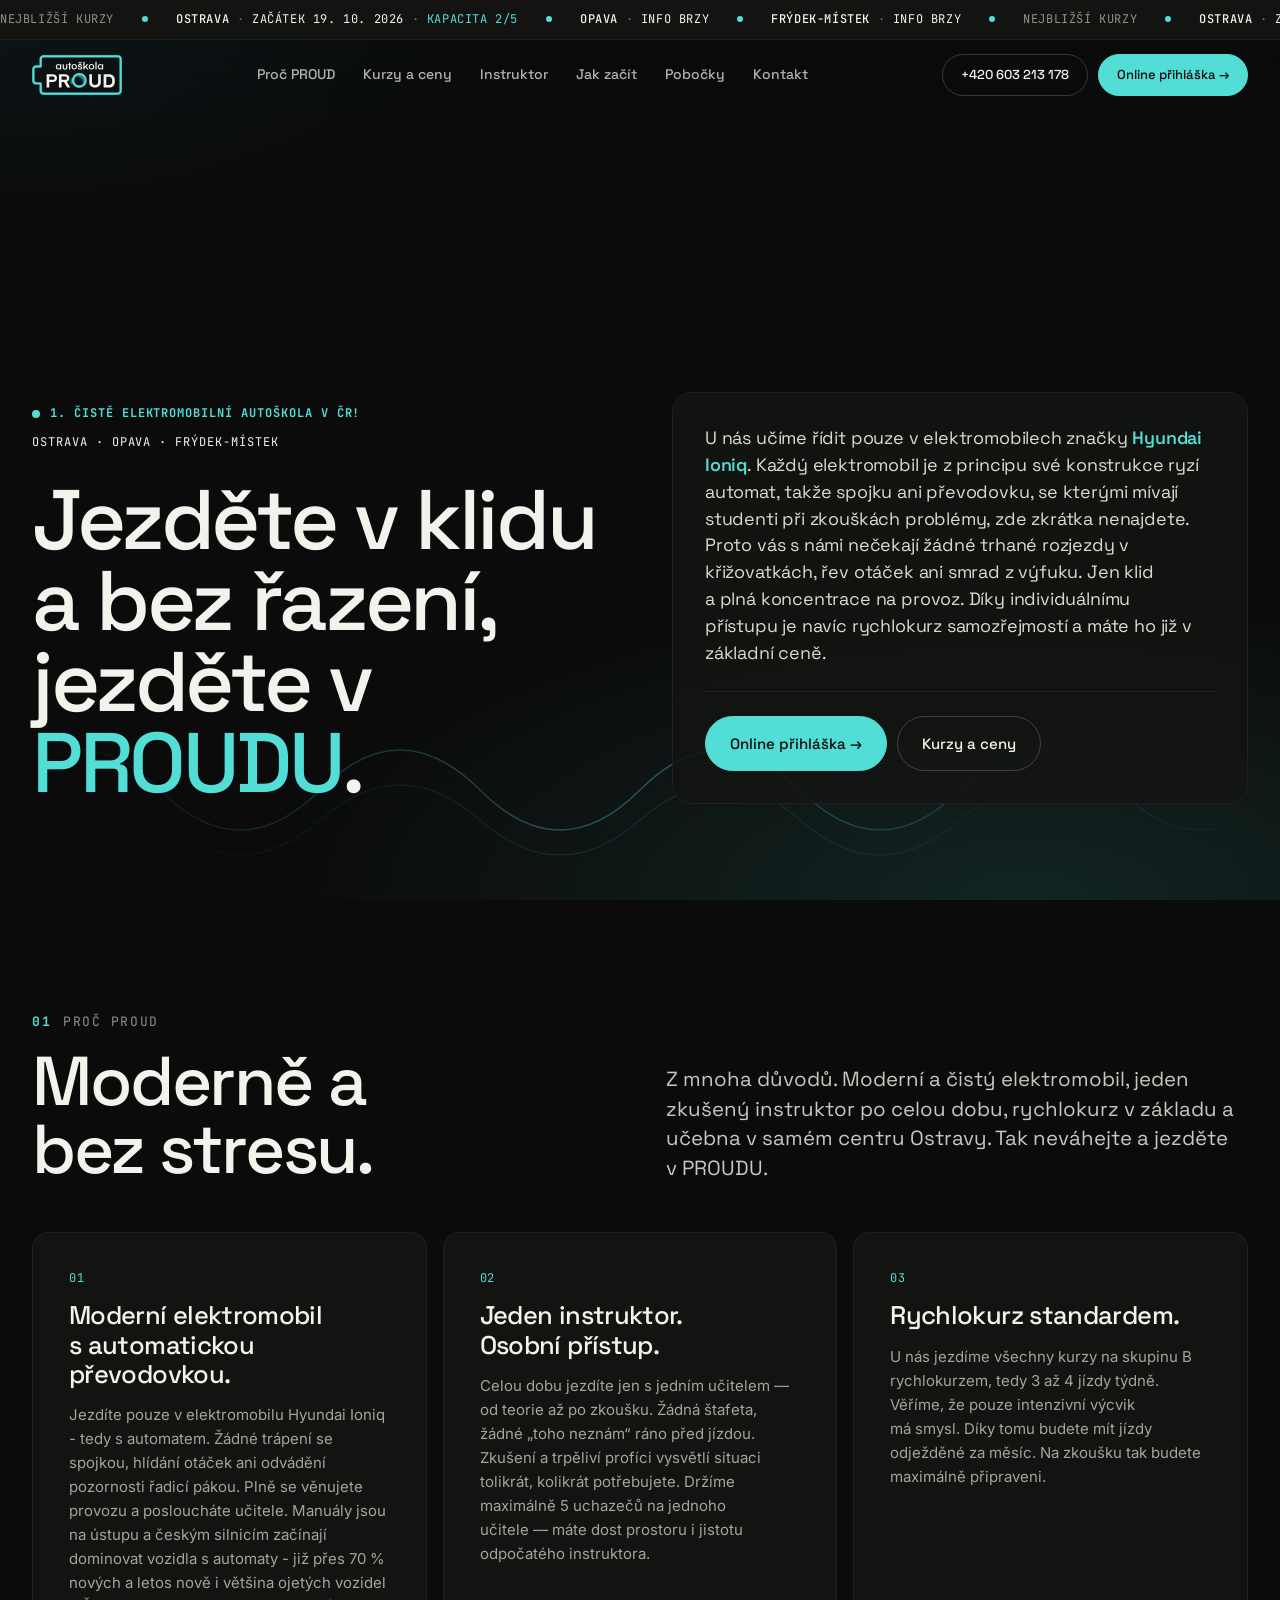
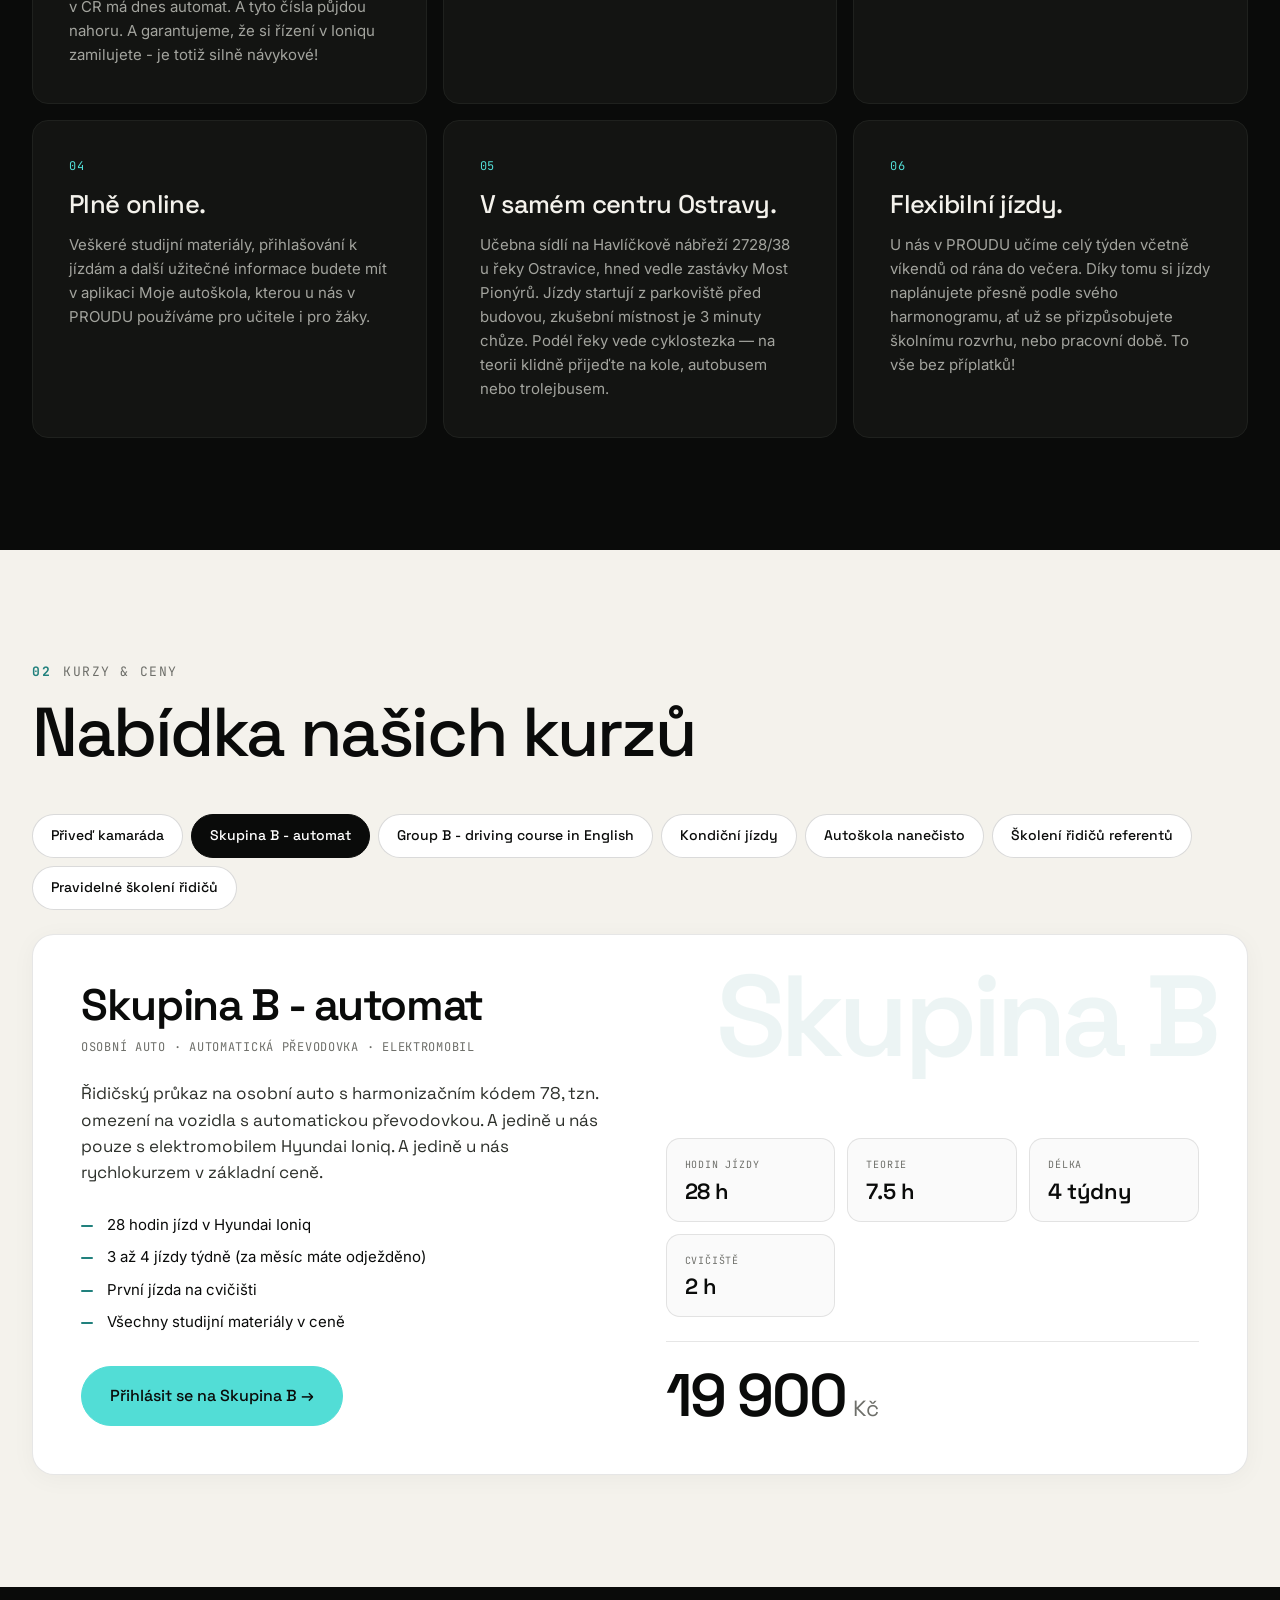
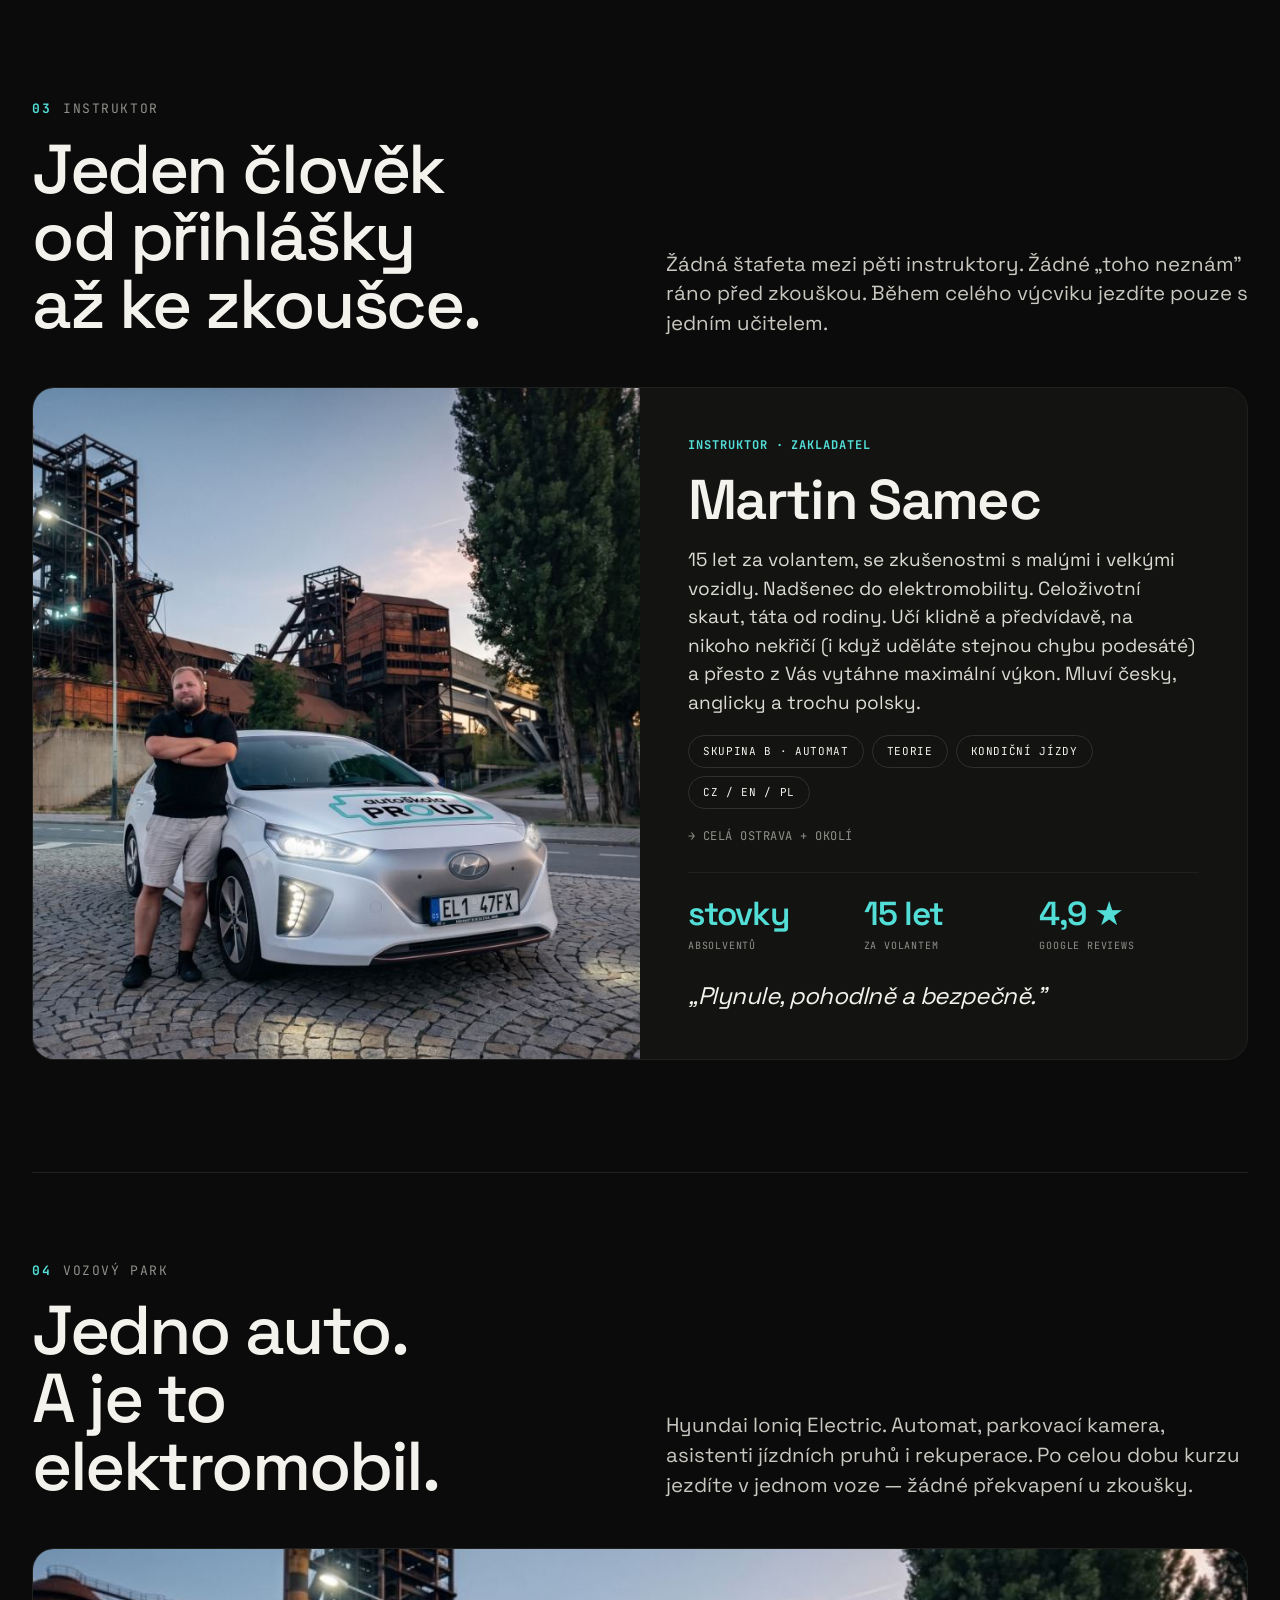
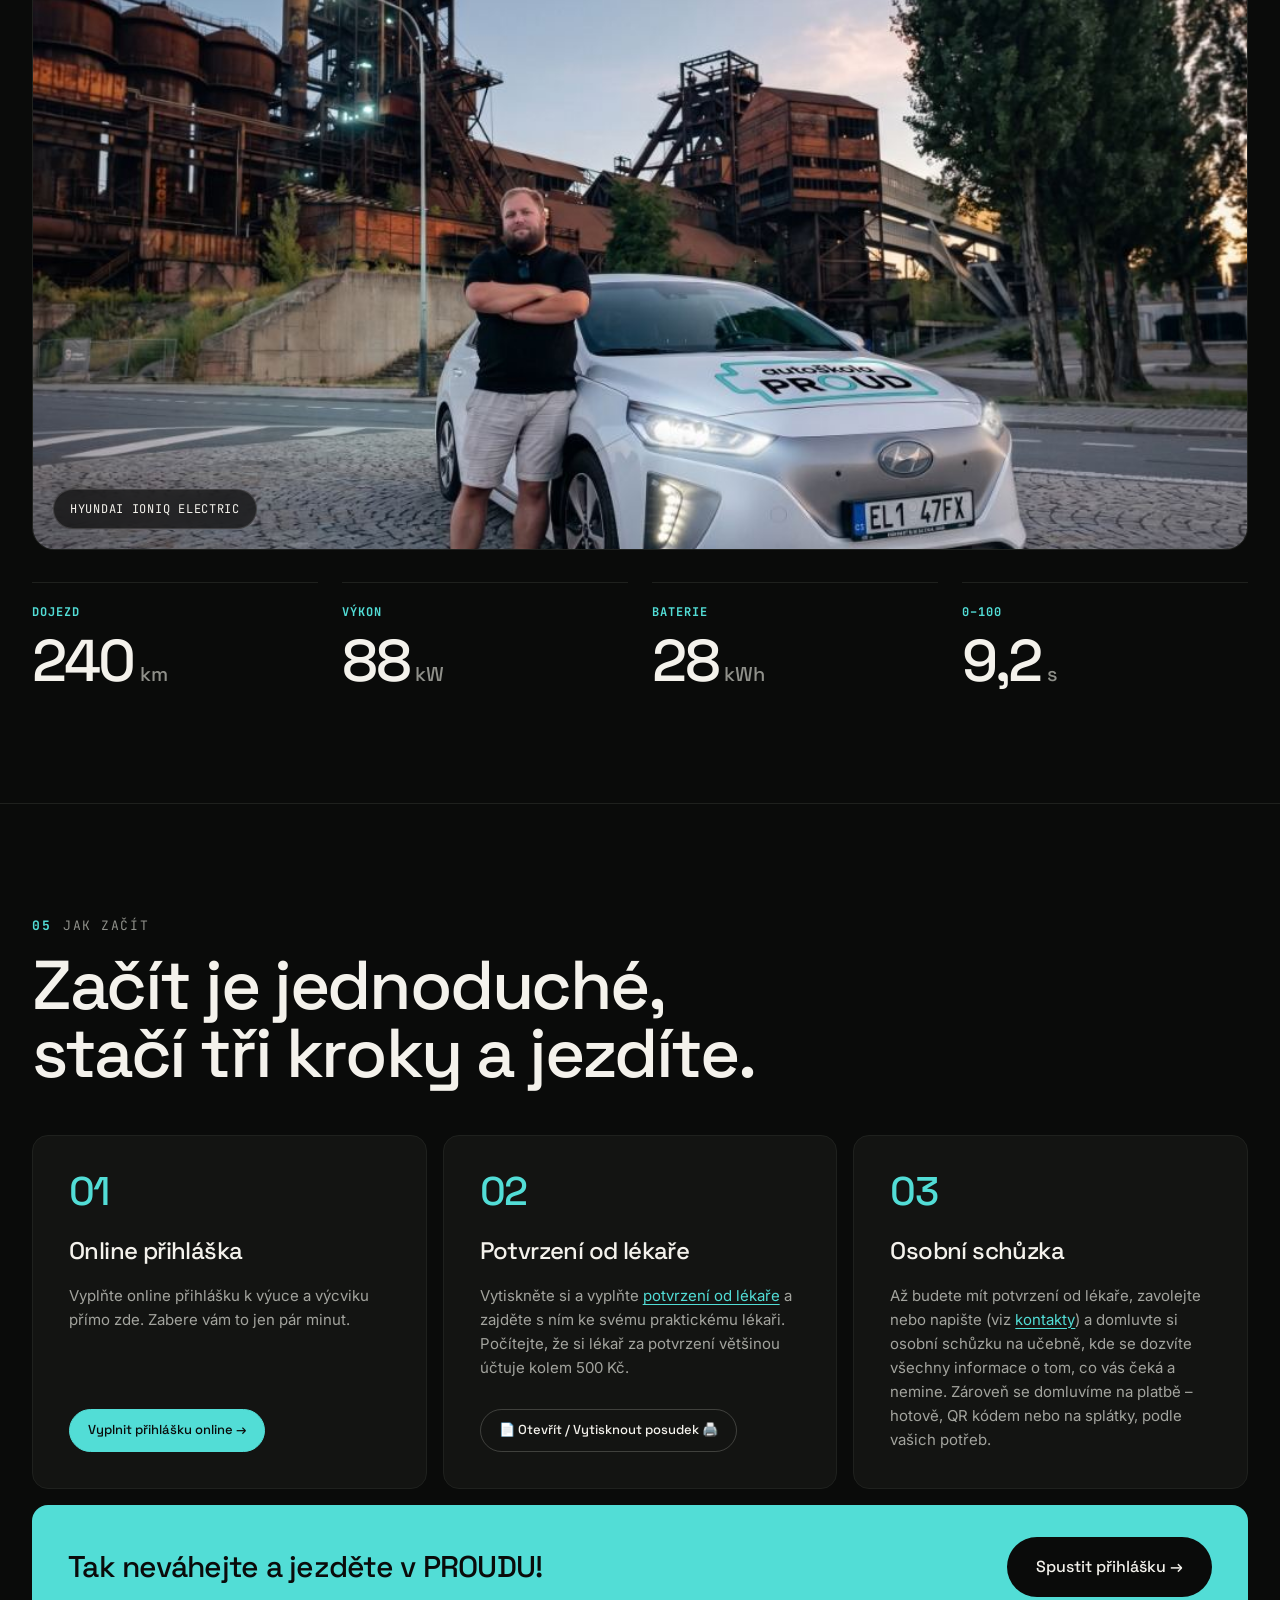
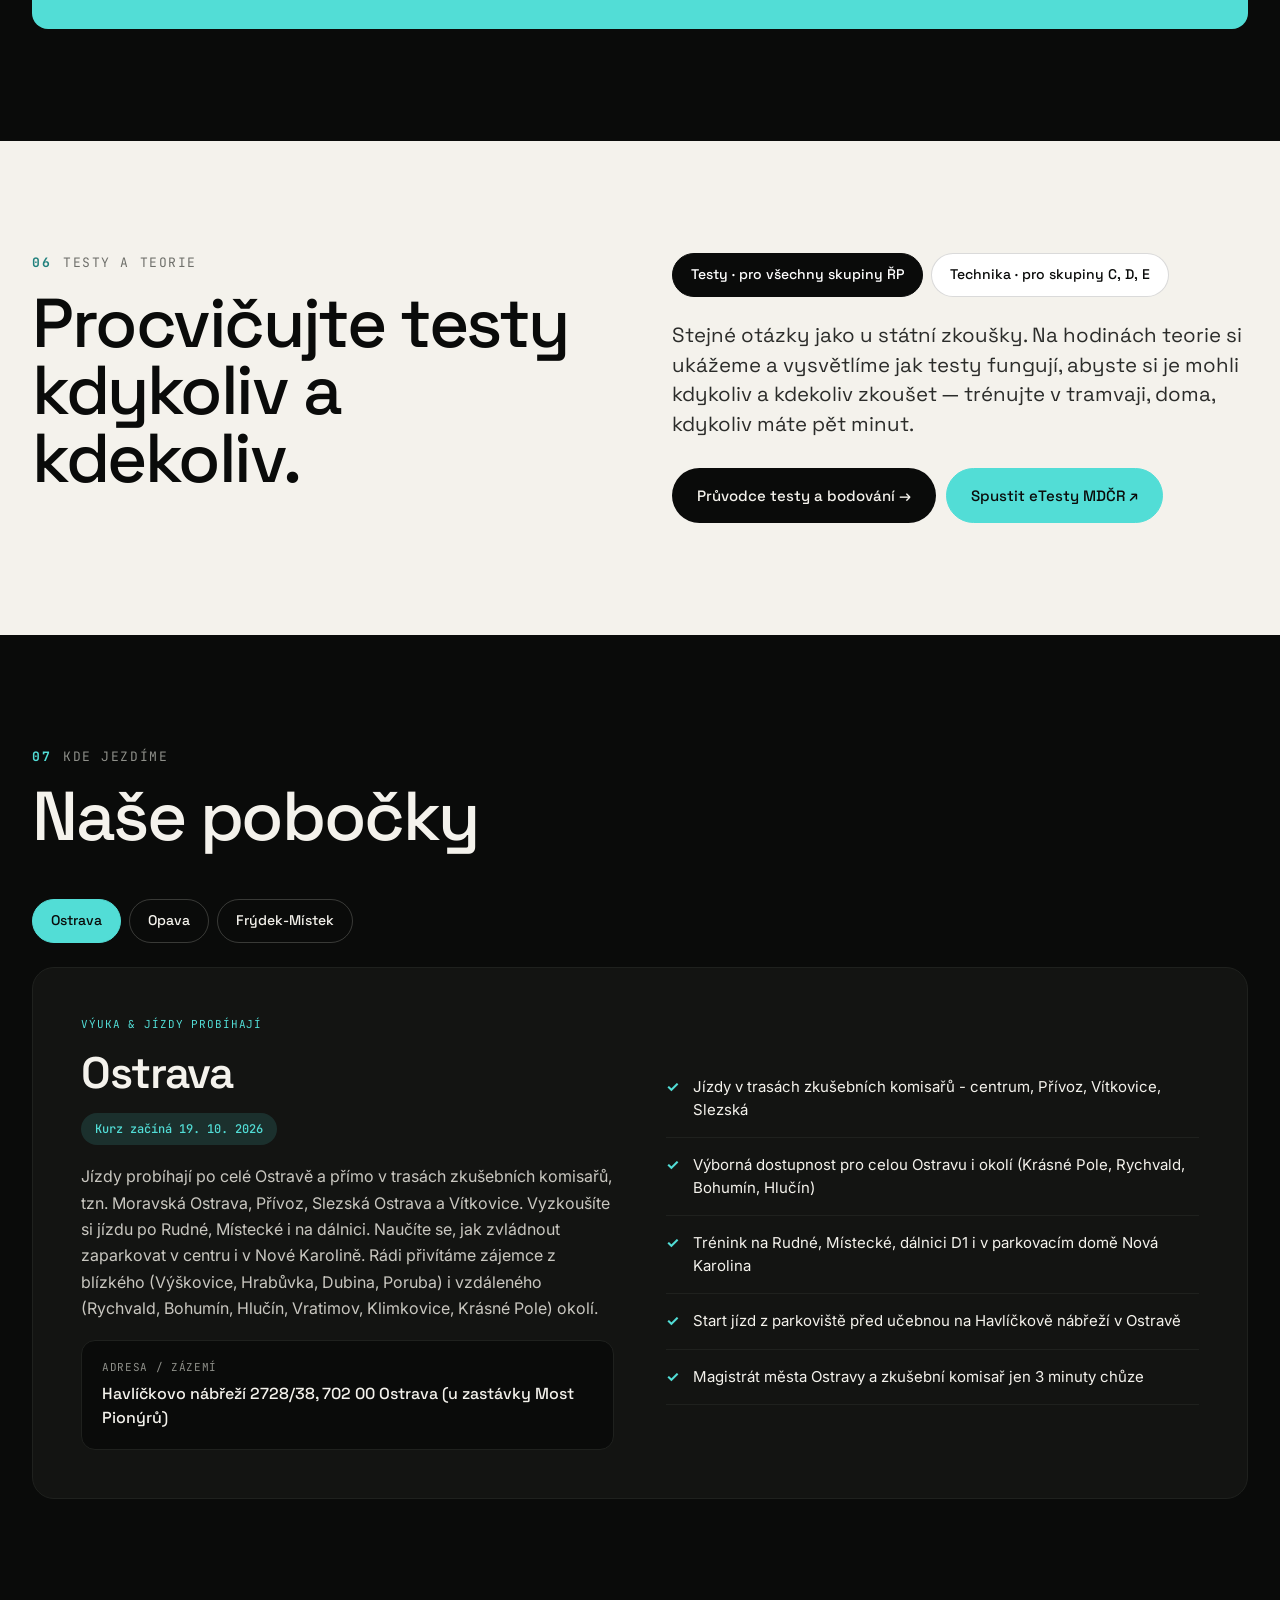
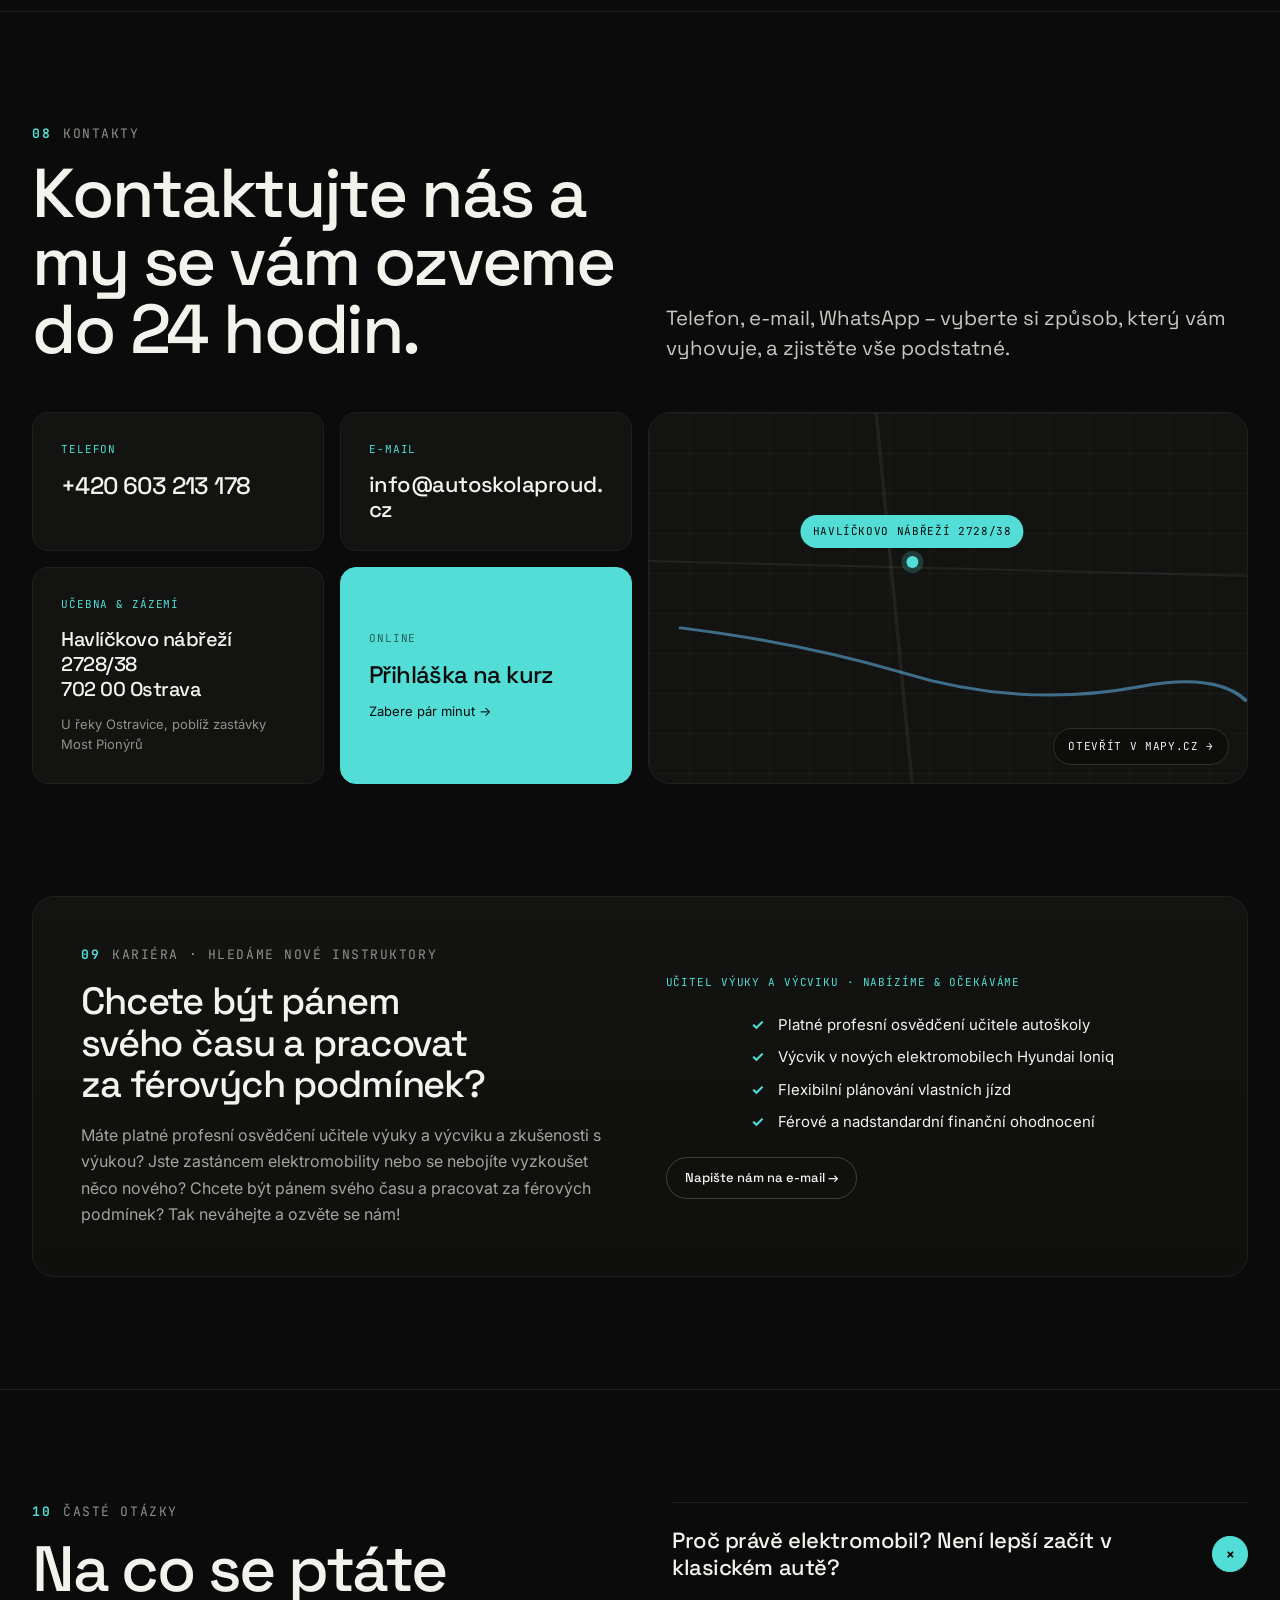
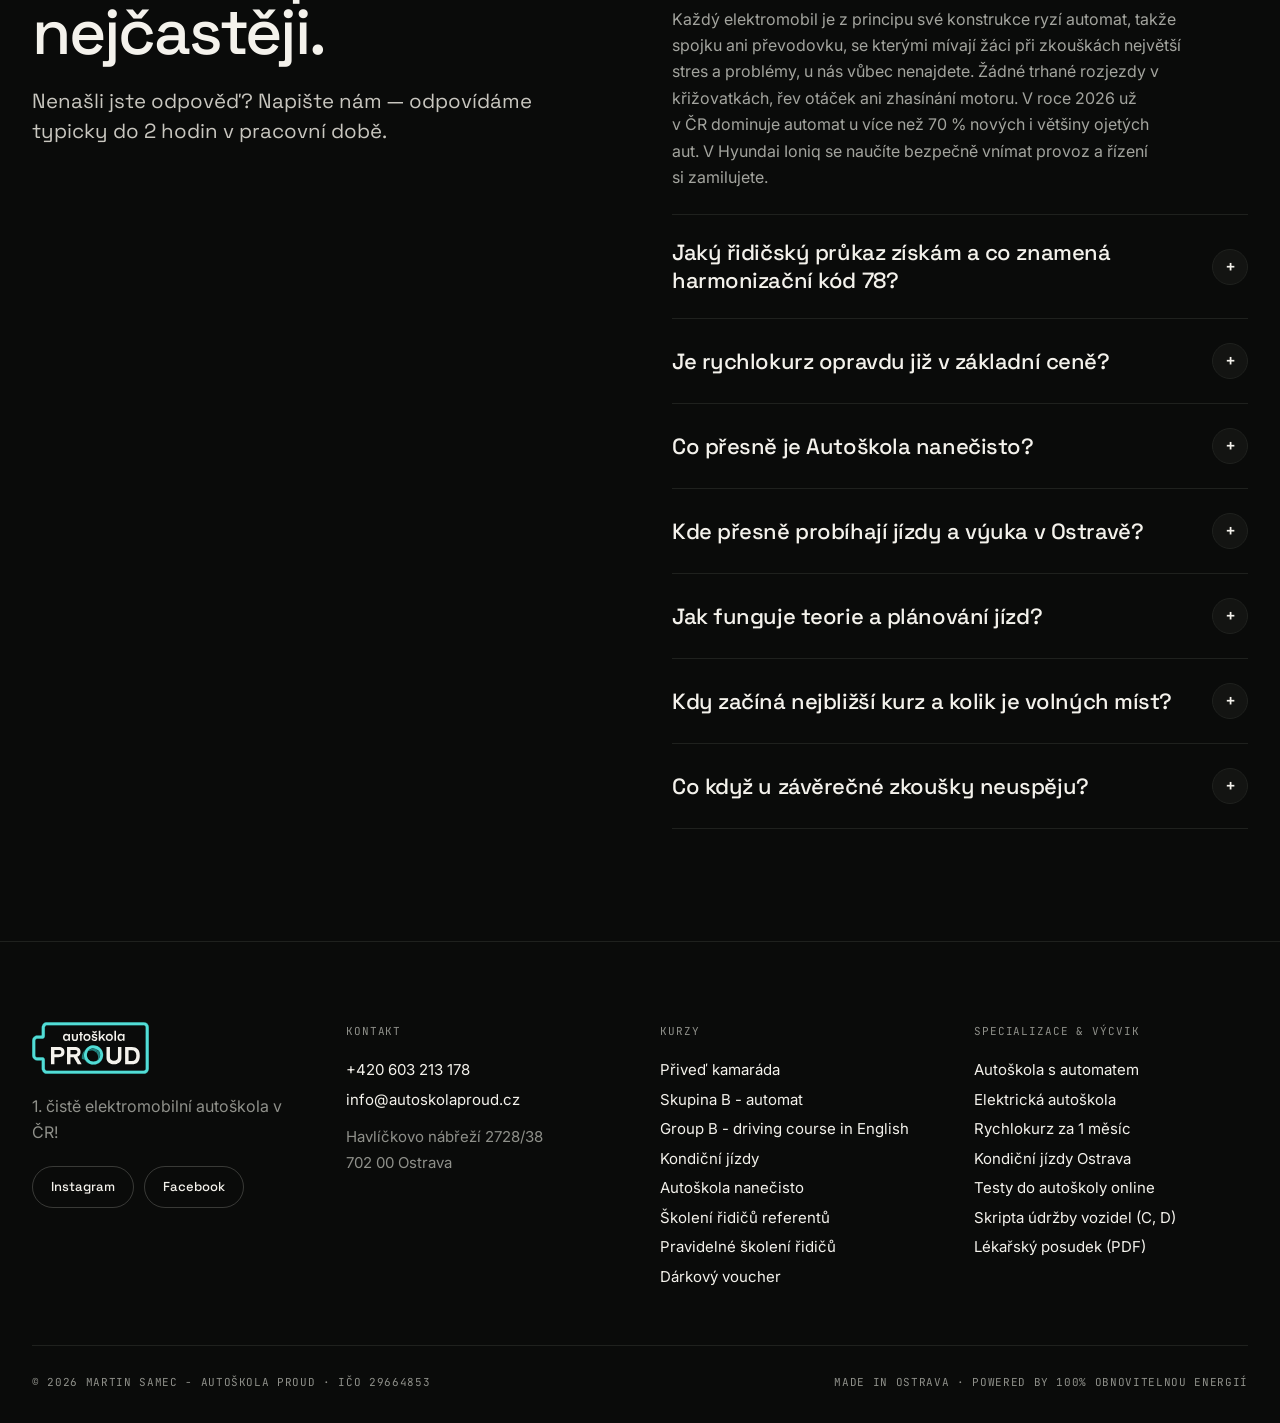
==== index.html @ 99875dd5 "Pridani 6. duvodu Flexibilni jizdy do sekce Proc PROUD a uprava layoutu na 3x2" ====
<!doctype html>
<html lang="cs">
<head>
<meta charset="utf-8" />
<title>Autoškola PROUD Ostrava · 1. čistě elektromobilní autoškola v ČR</title>
<meta name="viewport" content="width=device-width, initial-scale=1" />
<meta name="description" content="Autoškola PROUD Ostrava – 1. čistě elektromobilní autoškola v ČR. Výcvik výhradně v elektromobilu Hyundai Ioniq s automatem. Rychlokurz v základní ceně za 1 měsíc bez stresu ze spojky a řazení. Havlíčkovo nábřeží 38, Ostrava. Tel: +420 603 213 178." />
<meta name="keywords" content="autoškola Ostrava, autoškola s automatem Ostrava, elektromobilní autoškola Ostrava, elektrická autoškola Ostrava, autoškola elektromobil Ostrava, autoškola automat Ostrava, řidičák na automat Ostrava, rychlokurz autoškola Ostrava, řidičský průkaz skupina B kód 78, Autoškola PROUD" />
<link rel="canonical" href="https://autoskolaproud.cz/" />
<link rel="icon" type="image/svg+xml" href="/favicon.svg" />
<link rel="icon" type="image/png" sizes="32x32" href="/favicon-32x32.png" />
<link rel="icon" type="image/png" sizes="16x16" href="/favicon-16x16.png" />
<link rel="apple-touch-icon" sizes="180x180" href="/apple-touch-icon.png" />
<link rel="shortcut icon" href="/favicon.ico" />

<!-- Open Graph / Facebook -->
<meta property="og:type" content="website" />
<meta property="og:locale" content="cs_CZ" />
<meta property="og:site_name" content="Autoškola PROUD Ostrava" />
<meta property="og:title" content="Autoškola PROUD Ostrava · 1. čistě elektromobilní autoškola v ČR" />
<meta property="og:description" content="Autoškola PROUD – 1. čistě elektromobilní autoškola v ČR. Výcvik výhradně v elektromobilu Hyundai Ioniq s automatickou převodovkou. Rychlokurz v základní ceně, odježděno za měsíc." />
<meta property="og:url" content="https://autoskolaproud.cz/" />
<meta property="og:image" content="https://autoskolaproud.cz/logo/SVG/LOGO.svg" />

<!-- Twitter -->
<meta name="twitter:card" content="summary_large_image" />
<meta name="twitter:title" content="Autoškola PROUD Ostrava · 1. čistě elektromobilní autoškola v ČR" />
<meta name="twitter:description" content="1. čistě elektromobilní autoškola v ČR. Výcvik výhradně v Hyundai Ioniq s automatem. Klidná jízda bez stresu a bez řazení." />
<meta name="twitter:image" content="https://autoskolaproud.cz/logo/SVG/LOGO.svg" />

<!-- Local SEO / Geo -->
<meta name="geo.region" content="CZ-80" />
<meta name="geo.placename" content="Ostrava" />
<meta name="geo.position" content="49.8398;18.2936" />
<meta name="ICBM" content="49.8398, 18.2936" />

<!-- Google Analytics 4 (GA4) Tracking Script -->
<script async src="https://www.googletagmanager.com/gtag/js?id=G-QQK7QPSL2N"></script>
<script>
  window.dataLayer = window.dataLayer || [];
  function gtag(){dataLayer.push(arguments);}
  gtag('js', new Date());

  window.GA_MEASUREMENT_ID = 'G-QQK7QPSL2N';
  gtag('config', window.GA_MEASUREMENT_ID, {
    send_page_view: true
  });

  window.trackGAEvent = function(eventName, params) {
    if (typeof window.gtag === 'function' && window.GA_MEASUREMENT_ID && window.GA_MEASUREMENT_ID !== 'G-XXXXXXXXXX') {
      window.gtag('event', eventName, params || {});
    }
  };
</script>

<!-- Schema.org JSON-LD Structured Data (Google & AI Search / GEO) -->
<script type="application/ld+json">
{
  "@context": "https://schema.org",
  "@graph": [
    {
      "@type": ["AutomotiveBusiness", "EducationalOrganization"],
      "@id": "https://autoskolaproud.cz/#organization",
      "name": "Autoškola PROUD",
      "legalName": "MARTIN SAMEC - AUTOŠKOLA PROUD",
      "identifier": "29664853",
      "alternateName": ["Autoškola Proud", "Proud Autoškola Ostrava"],
      "url": "https://autoskolaproud.cz/",
      "logo": "https://autoskolaproud.cz/logo/SVG/LOGO.svg",
      "image": "https://autoskolaproud.cz/logo/SVG/LOGO.svg",
      "description": "1. čistě elektromobilní autoškola v ČR. Výcvik výhradně v elektromobilu Hyundai Ioniq s automatickou převodovkou v Ostravě a okolí.",
      "telephone": "+420603213178",
      "email": "info@autoskolaproud.cz",
      "priceRange": "$$",
      "founder": {
        "@type": "Person",
        "name": "Martin Samec",
        "jobTitle": "Majitel a Hlavní Instruktor"
      },
      "address": {
        "@type": "PostalAddress",
        "streetAddress": "Havlíčkovo nábřeží 2728/38",
        "addressLocality": "Ostrava",
        "postalCode": "702 00",
        "addressCountry": "CZ"
      },
      "geo": {
        "@type": "GeoCoordinates",
        "latitude": 49.8398,
        "longitude": 18.2936
      },
      "areaServed": [
        { "@type": "City", "name": "Ostrava" },
        { "@type": "AdministrativeArea", "name": "Moravská Ostrava a Přívoz" },
        { "@type": "AdministrativeArea", "name": "Ostrava-Poruba" },
        { "@type": "AdministrativeArea", "name": "Ostrava-Jih (Výškovice, Hrabůvka, Dubina, Zábřeh)" },
        { "@type": "AdministrativeArea", "name": "Slezská Ostrava a Hladnov" },
        { "@type": "AdministrativeArea", "name": "Mariánské Hory a Hulváky" },
        { "@type": "AdministrativeArea", "name": "Vítkovice" },
        { "@type": "AdministrativeArea", "name": "Krásné Pole" },
        { "@type": "AdministrativeArea", "name": "Rychvald" },
        { "@type": "AdministrativeArea", "name": "Bohumín" },
        { "@type": "AdministrativeArea", "name": "Hlučín" },
        { "@type": "AdministrativeArea", "name": "Vratimov" },
        { "@type": "AdministrativeArea", "name": "Klimkovice" }
      ],
      "openingHoursSpecification": {
        "@type": "OpeningHoursSpecification",
        "dayOfWeek": ["Monday", "Tuesday", "Wednesday", "Thursday", "Friday"],
        "opens": "08:00",
        "closes": "18:00"
      },
      "sameAs": [
        "https://www.facebook.com/autoskolaproud"
      ]
    },
    {
      "@type": "Course",
      "@id": "https://autoskolaproud.cz/#course-b-automat",
      "name": "Řidičský průkaz skupina B (Automat / Elektromobil)",
      "description": "Kompletní kurz pro získání řidičského průkazu skupiny B na osobní automobil s automatickou převodovkou v elektromobilu Hyundai Ioniq. Všechny kurzy jezdíme rychlokurzem (3–4 jízdy týdně, odježděno za měsíc).",
      "provider": {
        "@id": "https://autoskolaproud.cz/#organization"
      },
      "courseCode": "B-AUTOMAT",
      "hasCourseInstance": {
        "@type": "CourseInstance",
        "courseMode": "In-Person",
        "location": "Ostrava - Havlíčkovo nábřeží 2728/38"
      }
    },
    {
      "@type": "FAQPage",
      "@id": "https://autoskolaproud.cz/#faq",
      "mainEntity": [
        {
          "@type": "Question",
          "name": "Jak probíhá výcvik v Autoškole PROUD v Ostravě?",
          "acceptedAnswer": {
            "@type": "Answer",
            "text": "U nás jezdíme všechny kurzy na skupinu B rychlokurzem, tedy 3 až 4 jízdy týdně. Díky tomu máte jízdy odježděné za měsíc a na zkoušku jste maximálně připraveni. Výcvik probíhá výhradně v elektromobilu Hyundai Ioniq s automatickou převodovkou."
          }
        },
        {
          "@type": "Question",
          "name": "Na jakém autě se v Autoškole PROUD učí řídit?",
          "acceptedAnswer": {
            "@type": "Answer",
            "text": "Jezdíme výhradně v čisto-elektrickém automobilu Hyundai Ioniq Electric s automatickou převodovkou, parkovací kamerou a jízdními asistenty."
          }
        },
        {
          "@type": "Question",
          "name": "Kde Autoškola PROUD v Ostravě sídlí a jak se přihlásit?",
          "acceptedAnswer": {
            "@type": "Answer",
            "text": "Sídlíme v Ostravě na adrese Havlíčkovo nábřeží 2728/38 (u zastávky Most Pionýrů). Přihlásit se můžete online na webu autoskolaproud.cz nebo telefonicky na +420 603 213 178 a emailem info@autoskolaproud.cz."
          }
        },
        {
          "@type": "Question",
          "name": "Jaké jsou možnosti platby v Autoškole PROUD?",
          "acceptedAnswer": {
            "@type": "Answer",
            "text": "Platbu si můžete domluvit hotově, QR kódem nebo na splátky, přesně podle vašich potřeb."
          }
        }
      ]
    }
  ]
}
</script>

<link rel="preconnect" href="https://fonts.googleapis.com">
<link rel="preconnect" href="https://fonts.gstatic.com" crossorigin>
<link href="https://fonts.googleapis.com/css2?family=Space+Grotesk:wght@400;500;600;700&family=Inter:wght@400;500;600;700&family=JetBrains+Mono:wght@400;500;700&display=swap" rel="stylesheet">
<style>
:root{--bg:#0A0B0A;--bg2:#131412;--paper:#F4F2EC;--ink:#0A0B0A;--ink2:#2B2C2A;--muted:#8F908A;--muted-l:#6E6F6A;--text2:#A3A49E;--text3:#C9C7C0;--line:#1F211E;--line2:#2E312C;--volt:#52DDD6;--volt-h:#86E8E3;--volt-deep:#21817D;--d:"Space Grotesk",system-ui,sans-serif;--b:"Inter",system-ui,sans-serif;--m:"JetBrains Mono",ui-monospace,monospace}
*{box-sizing:border-box}
html{scroll-behavior:smooth;scroll-padding-top:110px}
html,body{margin:0;padding:0;background:var(--bg)}
body{color:var(--paper);font-family:var(--b);font-size:16px;line-height:1.55;-webkit-font-smoothing:antialiased;overflow-x:hidden}
a{color:var(--volt);text-decoration:none}a:hover{color:var(--volt-h)}
button,input,select,textarea{font:inherit}
::selection{background:var(--volt);color:var(--ink)}
img{max-width:100%}
.wrap{max-width:1280px;margin:0 auto;padding:0 clamp(20px,4vw,32px)}
.mono{font-family:var(--m);text-transform:uppercase;letter-spacing:.08em}
@keyframes annflow{from{transform:translateX(0)}to{transform:translateX(-50%)}}
@keyframes pulse{0%{box-shadow:0 0 0 0 rgba(82,221,214,.5)}100%{box-shadow:0 0 0 12px rgba(82,221,214,0)}}
@keyframes fadein{from{opacity:0}to{opacity:1}}
@media (prefers-reduced-motion:reduce){*{animation:none!important;scroll-behavior:auto!important}}
/* buttons */
.btn{display:inline-flex;align-items:center;gap:10px;padding:15px 24px;border-radius:999px;border:1px solid transparent;font-family:var(--d);font-weight:500;font-size:15px;cursor:pointer;white-space:nowrap;transition:background .2s,border-color .2s,color .2s,transform .15s}
.btn:hover{transform:translateY(-1px)}
.btn-volt{background:var(--volt);border-color:var(--volt);color:var(--ink)}.btn-volt:hover{background:var(--volt-h);border-color:var(--volt-h);color:var(--ink)}
.btn-ghost{background:transparent;border-color:rgba(244,242,236,.2);color:var(--paper)}.btn-ghost:hover{border-color:rgba(244,242,236,.45);color:var(--paper)}
.btn-ink{background:var(--ink);color:var(--paper)}.btn-ink:hover{background:var(--ink2);color:var(--paper)}
.btn.lg{padding:17px 28px;font-size:16px}.btn.sm{padding:10px 18px;font-size:13px}
.light .btn-volt:hover{background:#3FCFC8;border-color:#3FCFC8}
/* ticker */
.annbar{position:fixed;top:0;left:0;right:0;z-index:70;height:40px;background:var(--bg2);border-bottom:1px solid var(--line);overflow:hidden;display:flex;align-items:center}
.annbar-track{display:flex;white-space:nowrap;animation:annflow 40s linear infinite;font-family:var(--m);font-size:12px;letter-spacing:.05em;text-transform:uppercase;will-change:transform}
.ann-unit{display:inline-flex;align-items:center;gap:28px;padding-right:28px}
.ann-unit .dot{width:6px;height:6px;border-radius:50%;background:var(--volt)}
.ann-unit .sep{color:var(--muted-l)}.ann-unit b{font-weight:500}
/* nav */
.nav{position:fixed;top:40px;left:0;right:0;z-index:60;padding:14px 0;background:rgba(10,11,10,0);border-bottom:1px solid transparent;transition:background .25s,border-color .25s;-webkit-backdrop-filter:blur(18px) saturate(140%);backdrop-filter:blur(18px) saturate(140%)}
.nav.scrolled{background:rgba(10,11,10,.78);border-bottom-color:rgba(244,242,236,.06)}
.nav-inner{display:flex;align-items:center;justify-content:space-between;gap:24px}
.nav-logo img{height:40px;width:auto;display:block}
.nav-links{display:flex;gap:28px;font-family:var(--d);font-weight:500;font-size:14px}
.nav-links a{color:var(--paper);opacity:.72;white-space:nowrap}.nav-links a:hover{opacity:1;color:var(--paper)}
.nav-cta{display:flex;gap:10px;align-items:center}
.burger{display:none;padding:10px 16px;border-radius:999px;border:1px solid rgba(244,242,236,.2);background:transparent;color:var(--paper);font-family:var(--m);font-size:11px;letter-spacing:.08em;text-transform:uppercase;cursor:pointer}
@media (max-width:1279px){.nav-phone{display:none!important}}
@media (max-width:1099px){.nav-links{display:none}.burger{display:inline-flex}.nav{background:rgba(10,11,10,.78)}}
@media (max-width:759px){.nav-apply{display:none!important}}
.mmenu{position:fixed;inset:0;z-index:90;background:var(--bg);padding:24px clamp(20px,6vw,32px) max(24px,env(safe-area-inset-bottom));display:none;flex-direction:column;animation:fadein .2s ease}
.mmenu.open{display:flex}
.mmenu-top{display:flex;justify-content:space-between;align-items:center}
.mmenu-top img{height:36px}
.mmenu-close{padding:10px 16px;border-radius:999px;border:none;background:var(--volt);color:var(--ink);font-family:var(--m);font-size:11px;letter-spacing:.08em;text-transform:uppercase;cursor:pointer}
.mmenu-links{flex:1;display:flex;flex-direction:column;justify-content:center}
.mmenu-links a{font-family:var(--d);font-weight:500;font-size:clamp(22px,6vw,30px);letter-spacing:-.025em;color:var(--paper);padding:14px 0;border-bottom:1px solid var(--line)}
.mmenu-actions{display:flex;flex-direction:column;gap:10px}.mmenu-actions .btn{justify-content:center;font-size:16px}
/* hero */
.hero{position:relative;overflow:hidden;padding:clamp(150px,18vw,190px) 0 clamp(64px,8vw,96px);min-height:min(100vh,960px);display:flex;flex-direction:column;justify-content:flex-end;background:radial-gradient(ellipse 100% 60% at 80% 100%,rgba(82,221,214,.12),transparent 60%),radial-gradient(ellipse 60% 40% at 0% 0%,rgba(107,197,255,.05),transparent 70%),var(--bg)}
.hero-current{position:absolute;left:0;right:0;bottom:0;width:100%;height:220px;opacity:.7;pointer-events:none}
.hero-grid{position:relative;width:100%;display:grid;grid-template-columns:repeat(auto-fit,minmax(min(100%,440px),1fr));gap:clamp(40px,5vw,72px);align-items:end}
.hero-meta{display:flex;flex-wrap:wrap;align-items:center;gap:10px 14px;margin-bottom:28px;font-family:var(--m);font-size:12px;letter-spacing:.08em;text-transform:uppercase}
.hero-meta .first{display:inline-flex;align-items:center;gap:10px;color:var(--volt);font-weight:700}
.pulse{width:8px;height:8px;border-radius:50%;background:var(--volt);animation:pulse 1.8s ease-out infinite}
.hero h1{font-family:var(--d);font-weight:500;font-size:clamp(44px,6.6vw,96px);line-height:.96;letter-spacing:-.04em;margin:0;text-wrap:balance}
.hero h1 span{color:var(--volt)}
.hero-aside{background:rgba(19,20,18,.85);border:1px solid var(--line);border-radius:20px;padding:clamp(24px,3vw,32px);display:flex;flex-direction:column;gap:24px}
.hero-aside p{font-family:var(--d);font-size:clamp(17px,1.4vw,19px);line-height:1.5;letter-spacing:-.01em;margin:0;color:#DCDAD3;text-wrap:pretty}
.hero-aside p b{color:var(--volt);font-weight:600}
.hero-actions{display:flex;flex-wrap:wrap;gap:10px;padding-top:24px;border-top:1px solid var(--line)}
/* sections */
.sec{padding:clamp(72px,9vw,112px) 0;background:var(--bg)}
.sec.bt{border-top:1px solid var(--line)}
.sec.nopt{padding-top:0}
.light{background:var(--paper);color:var(--ink)}
.head{display:grid;grid-template-columns:repeat(auto-fit,minmax(min(100%,420px),1fr));gap:clamp(20px,4vw,56px);align-items:end;margin-bottom:clamp(32px,4vw,48px)}
.head.single{display:block}
.kicker{display:flex;align-items:center;gap:12px;font-family:var(--m);font-size:13px;letter-spacing:.12em;text-transform:uppercase;color:var(--muted)}
.kicker .n{color:var(--volt);font-weight:700}
.light .kicker{color:var(--muted-l)}.light .kicker .n{color:var(--volt-deep)}
h2.h2{font-family:var(--d);font-weight:500;font-size:clamp(36px,5.4vw,72px);line-height:.98;letter-spacing:-.035em;margin:16px 0 0;text-wrap:balance}
.lead{font-family:var(--d);font-size:clamp(18px,1.6vw,21px);line-height:1.45;color:var(--text3);margin:0;max-width:56ch;text-wrap:pretty}
.light .lead{color:var(--ink2)}
.card{background:var(--bg2);border:1px solid var(--line);border-radius:16px;padding:clamp(24px,3vw,36px)}
/* why */
.why-grid{display:grid;grid-template-columns:repeat(auto-fit,minmax(min(100%,320px),1fr));gap:16px}
@media (min-width:1024px){.why-grid{grid-template-columns:repeat(3,1fr)}}
.why-cell{display:flex;flex-direction:column;gap:14px;transition:border-color .2s}.why-cell:hover{border-color:var(--line2)}
.why-cell .num{font-family:var(--m);font-size:12px;color:var(--volt);letter-spacing:.06em}
.why-cell h3{font-family:var(--d);font-weight:500;font-size:clamp(22px,2vw,26px);line-height:1.15;letter-spacing:-.025em;margin:0;text-wrap:balance}
.why-cell p{font-size:15px;color:var(--text2);line-height:1.6;margin:0;max-width:72ch;text-wrap:pretty}
/* tabs */
.tabs{display:flex;flex-wrap:wrap;gap:8px;margin-bottom:24px}
.tab{flex:0 0 auto;padding:10px 18px;border-radius:999px;border:1px solid rgba(244,242,236,.2);background:transparent;color:var(--paper);font-family:var(--d);font-weight:500;font-size:14px;cursor:pointer;white-space:nowrap;transition:all .2s}
.tab:hover{border-color:rgba(244,242,236,.45)}
.tab.active{background:var(--volt);border-color:var(--volt);color:var(--ink)}
.light .tab{background:#fff;color:var(--ink);border-color:rgba(10,11,10,.15)}
.light .tab:hover{border-color:var(--ink)}
.light .tab.active{background:var(--ink);border-color:var(--ink);color:#fff}
@media (max-width:759px){.tabs.scroll{flex-wrap:nowrap;overflow-x:auto;margin-left:-20px;margin-right:-20px;padding:2px 20px;scrollbar-width:none}.tabs.scroll::-webkit-scrollbar{display:none}}
.panel[hidden]{display:none!important}
/* courses */
.course-card{position:relative;overflow:hidden;background:#fff;border:1px solid rgba(10,11,10,.1);border-radius:22px;padding:clamp(24px,4vw,48px);box-shadow:0 4px 24px rgba(0,0,0,.04);display:grid;grid-template-columns:repeat(auto-fit,minmax(min(100%,380px),1fr));gap:clamp(28px,4vw,56px)}
.code-badge{position:absolute;top:24px;right:32px;font-family:var(--d);font-weight:600;font-size:clamp(64px,9vw,120px);letter-spacing:-.05em;line-height:1;color:var(--volt-deep);opacity:.08;pointer-events:none}
.course-card h3{position:relative;font-family:var(--d);font-weight:600;font-size:clamp(30px,3.6vw,44px);letter-spacing:-.03em;line-height:1.02;margin:0 0 10px;text-wrap:balance}
.course-card .sub{font-family:var(--m);font-size:12px;letter-spacing:.06em;text-transform:uppercase;color:var(--muted-l);margin-bottom:24px}
.course-card .blurb{font-family:var(--d);font-size:17px;line-height:1.55;margin:0 0 28px;max-width:54ch;color:#2D302B;text-wrap:pretty}
.course-card .blurb a{color:var(--volt-deep);text-decoration:underline;text-underline-offset:3px}
.dash-list{list-style:none;padding:0;margin:0 0 32px;display:flex;flex-direction:column;gap:10px}
.dash-list li{display:flex;gap:14px;font-size:15px;line-height:1.5}
.dash-list li::before{content:"";flex:0 0 12px;height:2px;margin-top:11px;background:var(--volt-deep);border-radius:1px}
.course-side{position:relative;display:flex;flex-direction:column;justify-content:flex-end;gap:24px}
.meta-grid{display:grid;grid-template-columns:repeat(auto-fit,minmax(140px,1fr));gap:12px}
.meta-cell{border:1px solid rgba(10,11,10,.1);border-radius:14px;padding:18px;background:rgba(10,11,10,.02)}
.meta-cell .l{font-family:var(--m);font-size:10px;letter-spacing:.08em;text-transform:uppercase;color:var(--muted-l);margin-bottom:6px}
.meta-cell .v{font-family:var(--d);font-weight:600;font-size:22px;letter-spacing:-.02em;line-height:1.1}
.price{padding-top:24px;border-top:1px solid rgba(10,11,10,.1);display:flex;align-items:baseline;gap:8px;flex-wrap:wrap}
.price .p{font-family:var(--d);font-weight:600;font-size:clamp(44px,5vw,60px);letter-spacing:-.04em;line-height:1}
.price .p.label{font-size:clamp(28px,3vw,36px)}
.price .cur{font-family:var(--d);font-size:22px;color:var(--muted-l)}
/* instructor */
.inst{display:grid;grid-template-columns:repeat(auto-fit,minmax(min(100%,420px),1fr));background:var(--bg2);border:1px solid var(--line);border-radius:22px;overflow:hidden}
.inst-photo{position:relative;min-height:clamp(380px,46vw,640px);background:var(--bg)}
.inst-photo img{position:absolute;inset:0;width:100%;height:100%;object-fit:cover;object-position:72% center}
.inst-body{padding:clamp(28px,4vw,48px);display:flex;flex-direction:column;gap:18px}
.inst-role{font-family:var(--m);font-size:12px;letter-spacing:.08em;text-transform:uppercase;color:var(--volt);font-weight:700}
.inst-name{font-family:var(--d);font-weight:600;font-size:clamp(36px,4.4vw,56px);letter-spacing:-.03em;line-height:1}
.inst-bio{font-family:var(--d);font-size:clamp(17px,1.5vw,19px);line-height:1.5;color:#DCDAD3;margin:0;max-width:48ch;text-wrap:pretty}
.chips{display:flex;flex-wrap:wrap;gap:8px}
.chip{font-family:var(--m);font-size:11px;letter-spacing:.06em;text-transform:uppercase;padding:7px 14px;border-radius:999px;border:1px solid var(--line2)}
.region{font-family:var(--m);font-size:12px;letter-spacing:.04em;text-transform:uppercase;color:var(--muted)}
.inst-stats{display:grid;grid-template-columns:repeat(3,minmax(0,1fr));gap:16px;margin-top:8px;padding-top:24px;border-top:1px solid var(--line)}
.inst-stats .sn{font-family:var(--d);font-weight:600;font-size:clamp(24px,2.6vw,34px);letter-spacing:-.03em;line-height:1;color:var(--volt)}
.inst-stats .sl{font-family:var(--m);font-size:10px;letter-spacing:.08em;text-transform:uppercase;color:var(--muted);margin-top:8px}
.inst blockquote{font-family:var(--d);font-size:clamp(20px,2vw,24px);letter-spacing:-.02em;line-height:1.3;margin:8px 0 0;font-style:italic}
/* fleet */
.fleet-top{padding-top:clamp(56px,7vw,88px);border-top:1px solid var(--line)}
.fleet-img{position:relative;border-radius:22px;overflow:hidden;border:1px solid var(--line)}
.fleet-img img{display:block;width:100%;height:clamp(300px,48vw,600px);object-fit:cover;object-position:30% 45%}
.fleet-tag{position:absolute;left:20px;bottom:20px;font-family:var(--m);font-size:12px;letter-spacing:.06em;text-transform:uppercase;background:rgba(10,11,10,.7);-webkit-backdrop-filter:blur(8px);backdrop-filter:blur(8px);padding:10px 16px;border-radius:999px;border:1px solid rgba(244,242,236,.14)}
.specs{display:grid;grid-template-columns:repeat(auto-fit,minmax(150px,1fr));gap:24px;margin-top:32px}
.spec{padding-top:20px;border-top:1px solid var(--line)}
.spec .l{font-family:var(--m);font-size:12px;font-weight:700;letter-spacing:.08em;text-transform:uppercase;color:var(--volt);margin-bottom:10px}
.spec .v{font-family:var(--d);font-weight:500;font-size:clamp(40px,4.6vw,60px);letter-spacing:-.04em;line-height:1}
.spec .v span{font-size:20px;color:var(--muted);margin-left:6px;letter-spacing:0}
/* how */
.how-grid{display:grid;grid-template-columns:repeat(auto-fit,minmax(min(100%,300px),1fr));gap:16px}
.how-step{display:flex;flex-direction:column;gap:14px}
.how-step .num{font-family:var(--d);font-weight:500;font-size:40px;letter-spacing:-.04em;color:var(--volt);line-height:1}
.how-step h3{font-family:var(--d);font-weight:500;font-size:24px;letter-spacing:-.025em;margin:6px 0 0}
.how-step p{font-size:15px;color:var(--text2);line-height:1.6;margin:0;flex:1}
.how-step p a{text-decoration:underline;text-underline-offset:3px}
.how-cta{margin-top:16px;background:var(--volt);color:var(--ink);border-radius:16px;padding:clamp(24px,3vw,32px) clamp(24px,3vw,36px);display:flex;align-items:center;justify-content:space-between;gap:20px;flex-wrap:wrap}
.how-cta span{font-family:var(--d);font-weight:500;font-size:clamp(22px,2.4vw,30px);letter-spacing:-.025em}
/* theory */
.two-col{display:grid;grid-template-columns:repeat(auto-fit,minmax(min(100%,420px),1fr));gap:clamp(28px,5vw,72px);align-items:start}
.two-col .lead{max-width:none;margin-bottom:28px}
.btn-row{display:flex;flex-wrap:wrap;gap:10px}
/* branches */
.branch{display:grid;grid-template-columns:repeat(auto-fit,minmax(min(100%,380px),1fr));gap:clamp(28px,4vw,56px);border-radius:22px;padding:clamp(24px,4vw,48px)}
.branch-main{display:flex;flex-direction:column;gap:18px}
.branch-badge{font-family:var(--m);font-size:11px;letter-spacing:.08em;text-transform:uppercase;color:var(--volt)}
.branch h3{font-family:var(--d);font-weight:600;font-size:clamp(30px,3.6vw,44px);letter-spacing:-.03em;line-height:1;margin:0}
.status{display:inline-flex;font-family:var(--m);font-size:12px;padding:7px 14px;border-radius:999px;background:rgba(82,221,214,.14);color:var(--volt);font-weight:500}
.branch p{font-size:16px;line-height:1.65;color:var(--text3);margin:0;text-wrap:pretty}
.addr{border:1px solid var(--line);border-radius:14px;padding:18px 20px;background:var(--bg)}
.addr .l{font-family:var(--m);font-size:11px;letter-spacing:.06em;text-transform:uppercase;color:var(--muted);margin-bottom:6px}
.addr .v{font-family:var(--d);font-weight:500;font-size:16px}
.check-list{list-style:none;margin:0;padding:0;display:flex;flex-direction:column;align-self:center}
.check-list li{display:flex;gap:14px;padding:16px 0;border-bottom:1px solid var(--line);font-size:15px;line-height:1.5}
.check-list li::before{content:"✓";color:var(--volt);font-weight:700}
/* contact */
.contact-grid{display:grid;grid-template-columns:repeat(auto-fit,minmax(min(100%,420px),1fr));gap:16px}
.cc-grid{display:grid;grid-template-columns:repeat(auto-fit,minmax(min(100%,220px),1fr));gap:16px}
.cc{display:block;text-align:left;background:var(--bg2);border:1px solid var(--line);border-radius:16px;padding:28px;color:var(--paper);transition:border-color .2s,transform .2s}
a.cc:hover{border-color:var(--volt);color:var(--paper);transform:translateY(-2px)}
.cc .l{font-family:var(--m);font-size:11px;letter-spacing:.08em;text-transform:uppercase;color:var(--volt);margin-bottom:14px}
.cc .v{font-family:var(--d);font-weight:500;font-size:24px;letter-spacing:-.025em;line-height:1.15;overflow-wrap:anywhere}
.cc .note{font-size:13px;color:var(--muted);margin-top:12px}
.cc.action{background:var(--volt);border-color:var(--volt);color:var(--ink);cursor:pointer}
.cc.action:hover{background:var(--volt-h);transform:translateY(-2px)}
.cc.action .l{color:rgba(10,11,10,.6)}.cc.action .note{color:var(--ink)}
.map{position:relative;display:block;min-height:340px;border-radius:22px;overflow:hidden;border:1px solid var(--line);background-color:var(--bg2);background-image:linear-gradient(to right,rgba(255,255,255,.03) 1px,transparent 1px),linear-gradient(to bottom,rgba(255,255,255,.03) 1px,transparent 1px);background-size:40px 40px;color:var(--paper)}
.map:hover{border-color:var(--line2);color:var(--paper)}
.map svg{position:absolute;inset:0;width:100%;height:100%}
.map-pin{position:absolute;left:44%;top:42%;transform:translate(-50%,-100%);display:flex;flex-direction:column;align-items:center;gap:8px}
.map-pin .h{background:var(--volt);color:var(--ink);font-family:var(--m);font-size:11px;letter-spacing:.06em;text-transform:uppercase;padding:8px 12px;border-radius:999px;white-space:nowrap}
.map-pin .d{width:12px;height:12px;border-radius:50%;background:var(--volt);box-shadow:0 0 0 5px rgba(82,221,214,.2)}
.map-cta{position:absolute;right:18px;bottom:18px;font-family:var(--m);font-size:11px;letter-spacing:.06em;text-transform:uppercase;background:rgba(10,11,10,.7);padding:9px 14px;border-radius:999px;border:1px solid var(--line2)}
/* career */
.career{border:1px solid var(--line);border-radius:22px;padding:clamp(28px,4vw,48px);background:linear-gradient(180deg,#131412,#0F100E);display:grid;grid-template-columns:repeat(auto-fit,minmax(min(100%,380px),1fr));gap:clamp(28px,4vw,56px);align-items:center}
.career h3{font-family:var(--d);font-weight:500;font-size:clamp(26px,3vw,38px);letter-spacing:-.03em;line-height:1.1;margin:16px 0;text-wrap:balance}
.career p{font-size:16px;line-height:1.65;color:var(--text2);margin:0;max-width:60ch}
.career-side{display:flex;flex-direction:column;gap:18px;align-items:flex-start}
.career-side .check-list li{border:none;padding:5px 0}
/* faq */
.faq-list{border-top:1px solid var(--line)}
.faq-item{border-bottom:1px solid var(--line)}
.faq-q{width:100%;background:transparent;border:none;color:var(--paper);padding:24px 0;display:flex;justify-content:space-between;align-items:center;gap:20px;font-family:var(--d);font-weight:500;font-size:clamp(18px,1.8vw,22px);letter-spacing:-.02em;line-height:1.25;text-align:left;cursor:pointer}
.faq-q .plus{flex:0 0 36px;height:36px;border-radius:50%;display:flex;align-items:center;justify-content:center;font-size:18px;border:1px solid var(--line);background:var(--bg2);transition:all .2s}
.faq-item.open .plus{background:var(--volt);border-color:var(--volt);color:var(--ink);transform:rotate(45deg)}
.faq-a{display:none;padding:0 52px 24px 0;color:var(--text2);font-size:16px;line-height:1.65;text-wrap:pretty}
.faq-item.open .faq-a{display:block}
/* footer */
footer{background:var(--bg);border-top:1px solid var(--line);padding:clamp(56px,7vw,80px) 0 32px}
.foot-grid{display:grid;grid-template-columns:repeat(auto-fit,minmax(min(100%,220px),1fr));gap:40px;margin-bottom:56px}
.foot-col{display:flex;flex-direction:column;gap:4px;font-size:15px;line-height:1.7}
.foot-col h4{font-family:var(--m);font-size:11px;font-weight:400;letter-spacing:.08em;text-transform:uppercase;color:var(--muted);margin:0 0 12px}
.foot-col a{color:var(--paper)}.foot-col a:hover{color:var(--volt)}
.foot-bottom{display:flex;justify-content:space-between;flex-wrap:wrap;gap:12px;padding-top:28px;border-top:1px solid var(--line);font-family:var(--m);font-size:11px;letter-spacing:.06em;text-transform:uppercase;color:var(--muted)}
/* modal form */
.modal{position:fixed;inset:0;z-index:100;background:rgba(10,11,10,.88);-webkit-backdrop-filter:blur(16px);backdrop-filter:blur(16px);display:none;align-items:center;justify-content:center;padding:clamp(0px,3vw,24px);animation:fadein .25s ease}
.modal.open{display:flex}
.modal-box{width:100%;max-width:860px;max-height:100%;overflow-y:auto;background:var(--bg2);border:1px solid var(--line);border-radius:clamp(0px,3vw,28px);padding:clamp(24px,4vw,40px);position:relative;box-shadow:0 24px 60px rgba(0,0,0,.6)}
.modal-x{position:absolute;top:18px;right:18px;width:40px;height:40px;border-radius:50%;border:1px solid var(--line2);background:rgba(255,255,255,.04);color:var(--paper);font-size:16px;cursor:pointer}
.modal-head{margin-bottom:24px;padding:0 48px 20px 0;border-bottom:1px solid var(--line)}
.modal-head h3{font-family:var(--d);font-weight:600;font-size:clamp(22px,3.4vw,32px);letter-spacing:-.02em;line-height:1.1;margin:8px 0 0}
.fgrid{display:grid;grid-template-columns:repeat(auto-fit,minmax(min(100%,240px),1fr));gap:18px}
.field{display:flex;flex-direction:column;gap:8px;font-family:var(--m);font-size:11px;letter-spacing:.06em;text-transform:uppercase;color:var(--muted)}
.field.full{grid-column:1/-1}
.field input,.field select,.field textarea{background:var(--bg);border:1px solid var(--line2);border-radius:8px;padding:14px 16px;color:var(--paper);font-family:var(--b);font-size:15px;text-transform:none;letter-spacing:0;outline:none;color-scheme:dark;transition:border-color .2s}
.field input:focus,.field select:focus,.field textarea:focus{border-color:var(--volt)}
.field textarea{resize:vertical}
.decl{margin-top:20px;padding:18px;border-radius:14px;background:var(--bg);border:1px solid var(--line);font-size:13px;color:var(--muted);line-height:1.55}
.decl b{display:block;font-family:var(--m);font-weight:400;font-size:11px;letter-spacing:.06em;text-transform:uppercase;color:var(--paper);margin-bottom:6px}
.agree{margin-top:18px;display:flex;align-items:center;gap:12px;font-size:14px;cursor:pointer}
.agree input{width:18px;height:18px;accent-color:var(--volt);cursor:pointer;flex:0 0 auto}
.form-actions{margin-top:28px;display:flex;justify-content:flex-end;flex-wrap:wrap;gap:10px}
.success{display:none;padding:40px 24px;text-align:center;background:rgba(82,221,214,.08);border:1px solid var(--volt);border-radius:16px}
.success .ok{width:64px;height:64px;margin:0 auto 16px;border-radius:50%;background:var(--volt);color:var(--ink);display:flex;align-items:center;justify-content:center;font-size:28px;font-weight:700}
.success h4{font-family:var(--d);font-size:26px;margin:0 0 12px}
.success p{color:var(--text3);max-width:520px;margin:0 auto 24px;line-height:1.5}
.modal.sent form{display:none}.modal.sent .success{display:block}
</style>
</head>
<body>

<div class="annbar" aria-hidden="true"><div class="annbar-track" id="ticker"></div></div>

<nav class="nav" id="nav">
  <div class="wrap nav-inner">
    <a href="#top" class="nav-logo"><img src="assets/proud-logo.svg" alt="Autoškola PROUD" width="90" height="40"></a>
    <div class="nav-links">
      <a href="#why">Proč PROUD</a><a href="#courses">Kurzy a ceny</a><a href="#instructors">Instruktor</a><a href="#how">Jak začít</a><a href="#routes">Pobočky</a><a href="#contact">Kontakt</a>
    </div>
    <div class="nav-cta">
      <a href="tel:+420603213178" class="btn btn-ghost sm nav-phone">+420 603 213 178</a>
      <button class="btn btn-volt sm nav-apply" data-open-form>Online přihláška →</button>
      <button class="burger" id="burger" aria-label="Otevřít menu">Menu</button>
    </div>
  </div>
</nav>

<div class="mmenu" id="mmenu">
  <div class="mmenu-top"><img src="assets/proud-logo.svg" alt="Autoškola PROUD"><button class="mmenu-close" id="mclose">Zavřít ✕</button></div>
  <div class="mmenu-links">
    <a href="#why">Proč PROUD</a><a href="#courses">Kurzy a ceny</a><a href="#instructors">Instruktor</a><a href="#how">Jak začít</a><a href="#routes">Pobočky</a><a href="#contact">Kontakt</a>
  </div>
  <div class="mmenu-actions">
    <button class="btn btn-volt" data-open-form>Online přihláška →</button>
    <a href="tel:+420603213178" class="btn btn-ghost">Zavolat · +420 603 213 178</a>
  </div>
</div>

<header class="hero" id="top">
  <svg class="hero-current" viewBox="0 0 1440 220" preserveAspectRatio="none" aria-hidden="true">
    <defs><linearGradient id="cg" x1="0" x2="1"><stop offset="0" stop-color="#52DDD6" stop-opacity="0"/><stop offset="0.5" stop-color="#52DDD6" stop-opacity="0.5"/><stop offset="1" stop-color="#52DDD6" stop-opacity="0"/></linearGradient></defs>
    <path d="M 0 110 Q 90 30 180 110 T 360 110 T 540 110 T 720 110 T 900 110 T 1080 110 T 1260 110 T 1440 110" stroke="url(#cg)" stroke-width="1.5" fill="none"/>
    <path d="M 0 140 Q 90 70 180 140 T 360 140 T 540 140 T 720 140 T 900 140 T 1080 140 T 1260 140 T 1440 140" stroke="url(#cg)" stroke-width="1" fill="none" opacity="0.5"/>
  </svg>
  <div class="wrap hero-grid">
    <div>
      <div class="hero-meta"><span class="first"><span class="pulse"></span>1. čistě elektromobilní autoškola v ČR!</span><span>Ostrava · Opava · Frýdek-Místek</span></div>
      <h1>Jezděte v klidu<br>a bez řazení,<br>jezděte v <span>PROUDU</span>.</h1>
    </div>
    <aside class="hero-aside">
      <p>U nás učíme řídit pouze v elektromobilech značky <b>Hyundai Ioniq</b>. Každý elektromobil je z principu své konstrukce ryzí automat, takže spojku ani převodovku, se kterými mívají studenti při zkouškách problémy, zde zkrátka nenajdete. Proto vás s námi nečekají žádné trhané rozjezdy v křižovatkách, řev otáček ani smrad z výfuku. Jen klid a plná koncentrace na provoz. Díky individuálnímu přístupu je navíc rychlokurz samozřejmostí a máte ho již v základní ceně.</p>
      <div class="hero-actions"><button class="btn btn-volt" data-open-form>Online přihláška →</button><a href="#courses" class="btn btn-ghost">Kurzy a ceny</a></div>
    </aside>
  </div>
</header>

<section class="sec" id="why">
  <div class="wrap">
    <div class="head">
      <div><div class="kicker"><span class="n">01</span>Proč PROUD</div><h2 class="h2">Moderně a bez stresu.</h2></div>
      <p class="lead">Z mnoha důvodů. Moderní a čistý elektromobil, jeden zkušený instruktor po celou dobu, rychlokurz v základu a učebna v samém centru Ostravy. Tak neváhejte a jezděte v PROUDU.</p>
    </div>
    <div class="why-grid">
      <div class="card why-cell"><div class="num">01</div><h3>Moderní elektromobil s automatickou převodovkou.</h3><p>Jezdíte pouze v elektromobilu Hyundai Ioniq - tedy s automatem. Žádné trápení se spojkou, hlídání otáček ani odvádění pozornosti řadicí pákou. Plně se věnujete provozu a posloucháte učitele. Manuály jsou na ústupu a českým silnicím začínají dominovat vozidla s automaty - již přes 70 % nových a letos nově i většina ojetých vozidel v ČR má dnes automat. A tyto čísla půjdou nahoru. A garantujeme, že si řízení v Ioniqu zamilujete - je totiž silně návykové!</p></div>
      <div class="card why-cell"><div class="num">02</div><h3>Jeden instruktor. Osobní přístup.</h3><p>Celou dobu jezdíte jen s jedním učitelem — od teorie až po zkoušku. Žádná štafeta, žádné „toho neznám“ ráno před jízdou. Zkušení a trpěliví profíci vysvětlí situaci tolikrát, kolikrát potřebujete. Držíme maximálně 5 uchazečů na jednoho učitele — máte dost prostoru i jistotu odpočatého instruktora.</p></div>
      <div class="card why-cell"><div class="num">03</div><h3>Rychlokurz standardem.</h3><p>U nás jezdíme všechny kurzy na skupinu B rychlokurzem, tedy 3 až 4 jízdy týdně. Věříme, že pouze intenzivní výcvik má smysl. Díky tomu budete mít jízdy odježděné za měsíc. Na zkoušku tak budete maximálně připraveni.</p></div>
      <div class="card why-cell"><div class="num">04</div><h3>Plně online.</h3><p>Veškeré studijní materiály, přihlašování k jízdám a další užitečné informace budete mít v aplikaci Moje autoškola, kterou u nás v PROUDU používáme pro učitele i pro žáky.</p></div>
      <div class="card why-cell"><div class="num">05</div><h3>V samém centru Ostravy.</h3><p>Učebna sídlí na Havlíčkově nábřeží 2728/38 u řeky Ostravice, hned vedle zastávky Most Pionýrů. Jízdy startují z parkoviště před budovou, zkušební místnost je 3 minuty chůze. Podél řeky vede cyklostezka — na teorii klidně přijeďte na kole, autobusem nebo trolejbusem.</p></div>
      <div class="card why-cell"><div class="num">06</div><h3>Flexibilní jízdy.</h3><p>U nás v PROUDU učíme celý týden včetně víkendů od rána do večera. Díky tomu si jízdy naplánujete přesně podle svého harmonogramu, ať už se přizpůsobujete školnímu rozvrhu, nebo pracovní době. To vše bez příplatků!</p></div>
    </div>
  </div>
</section>

<section class="sec light" id="courses">
  <div class="wrap">
    <div class="head single"><div class="kicker"><span class="n">02</span>Kurzy &amp; ceny</div><h2 class="h2">Nabídka našich kurzů</h2></div>
    <div class="tabs scroll" data-tabs="course" role="tablist">
      <button class="tab" data-tab="akce">Přiveď kamaráda</button>
      <button class="tab active" data-tab="b">Skupina B - automat</button>
      <button class="tab" data-tab="b-en">Group B - driving course in English</button>
      <button class="tab" data-tab="kondicni">Kondiční jízdy</button>
      <button class="tab" data-tab="nanecisto">Autoškola nanečisto</button>
      <button class="tab" data-tab="referenti">Školení řidičů referentů</button>
      <button class="tab" data-tab="pravidelne">Pravidelné školení řidičů</button>
    </div>

    <article class="course-card panel" data-panel="course" data-id="akce" hidden>
      <div class="code-badge">AKCE</div>
      <div><h3>Přiveď kamaráda</h3><div class="sub">akční sleva 1 000 Kč pro oba</div>
        <p class="blurb">Přihlaste se do autoškoly společně s kamarádem, sourozencem nebo partnerem a oba získáte slevu 1 000 Kč z ceny kurzovného! Výcvik i jízdy můžete absolvovat společně.</p>
        <ul class="dash-list"><li>Sleva 1 000 Kč z ceny kurzu pro Vás i kamaráda</li><li>Společné plánování jízd a výuky</li><li>28 h výcviku v elektromobilu Hyundai Ioniq</li><li>3-4 jízdy týdně v Ostravě, Opavě i F-M</li><li>Závěrečná zkouška, učebnice i online testy v ceně</li></ul>
        <button class="btn btn-volt lg" data-open-form>Přihlásit se na AKCE →</button></div>
      <div class="course-side"><div class="meta-grid"><div class="meta-cell"><div class="l">Hodin jízdy</div><div class="v">28 h</div></div><div class="meta-cell"><div class="l">Teorie</div><div class="v">7.5 h</div></div><div class="meta-cell"><div class="l">Délka</div><div class="v">sleva 1 000 Kč pro oba</div></div><div class="meta-cell"><div class="l">Cvičiště</div><div class="v">2 h</div></div></div>
        <div class="price"><span class="p">18 900</span><span class="cur">Kč</span></div></div>
    </article>

    <article class="course-card panel" data-panel="course" data-id="b">
      <div class="code-badge">Skupina B</div>
      <div><h3>Skupina B - automat</h3><div class="sub">osobní auto · automatická převodovka · elektromobil</div>
        <p class="blurb">Řidičský průkaz na osobní auto s harmonizačním kódem 78, tzn. omezení na vozidla s automatickou převodovkou. A jedině u nás pouze s elektromobilem Hyundai Ioniq. A jedině u nás rychlokurzem v základní ceně.</p>
        <ul class="dash-list"><li>28 hodin jízd v Hyundai Ioniq</li><li>3 až 4 jízdy týdně (za měsíc máte odježděno)</li><li>První jízda na cvičišti</li><li>Všechny studijní materiály v ceně</li></ul>
        <button class="btn btn-volt lg" data-open-form="Skupina B - automat (19 900 Kč)">Přihlásit se na Skupina B →</button></div>
      <div class="course-side"><div class="meta-grid"><div class="meta-cell"><div class="l">Hodin jízdy</div><div class="v">28 h</div></div><div class="meta-cell"><div class="l">Teorie</div><div class="v">7.5 h</div></div><div class="meta-cell"><div class="l">Délka</div><div class="v">4 týdny</div></div><div class="meta-cell"><div class="l">Cvičiště</div><div class="v">2 h</div></div></div>
        <div class="price"><span class="p">19 900</span><span class="cur">Kč</span></div></div>
    </article>

    <article class="course-card panel" data-panel="course" data-id="b-en" lang="en" hidden>
      <div class="code-badge">Group B</div>
      <div><h3>Group B - driving course in English</h3><div class="sub">passenger car · automatic transmission · EV</div>
        <p class="blurb">Driving license for passenger cars with harmonization code 78, meaning restricted to automatic transmission vehicles. And only with us, exclusively in a Hyundai Ioniq electric vehicle. Plus, an intensive course is included in the base price as standard.</p>
        <ul class="dash-list"><li>28 hours of driving lessons in a Hyundai Ioniq</li><li>3 to 4 lessons per week (done driving within a month)</li><li>First lesson on a closed training ground</li><li>All study materials included in the price</li></ul>
        <button class="btn btn-volt lg" data-open-form="Group B - driving course in English (21 900 Kč)">Sign up for Group B →</button></div>
      <div class="course-side"><div class="meta-grid"><div class="meta-cell"><div class="l">Hours of driving</div><div class="v">28 h</div></div><div class="meta-cell"><div class="l">Theory</div><div class="v">7.5 h</div></div><div class="meta-cell"><div class="l">Duration</div><div class="v">4 weeks</div></div><div class="meta-cell"><div class="l">Practice ground</div><div class="v">2 h</div></div></div>
        <div class="price"><span class="p">21 900</span><span class="cur">Kč</span></div></div>
    </article>

    <article class="course-card panel" data-panel="course" data-id="kondicni" hidden>
      <div><h3>Kondiční jízdy</h3><div class="sub">již řídíte, ale chcete si vyzkoušet elektromobil</div>
        <p class="blurb">Máte řidičský průkaz, ale dlouho jste neřídili nebo poprvé usedáte za volant elektromobilu? Naučíme Vás rekuperovat, plánovat nabíjení a parkovat s couvací kamerou.</p>
        <ul class="dash-list"><li>Plánování nabíjení v reálné trase</li><li>Rekuperace, one-pedal driving</li><li>Couvací kamera, asistenční systémy</li><li>Cena za 45 minut 500 Kč</li></ul>
        <button class="btn btn-volt lg" data-open-form="Kondiční jízdy (1 200 Kč / lekce)">Přihlásit se na Kondiční jízdy →</button></div>
      <div class="course-side"><div class="meta-grid"><div class="meta-cell"><div class="l">Délka</div><div class="v">45 min</div></div></div>
        <div class="price"><span class="p">500</span><span class="cur">Kč</span></div></div>
    </article>

    <article class="course-card panel" data-panel="course" data-id="nanecisto" hidden>
      <div><h3>Autoškola nanečisto</h3><div class="sub">seznamte se s učitelem i autem zcela nezávazně</div>
        <p class="blurb">Nejste si jistí, zda výcvik zvládnete? Chcete se nejprve seznámit s učitelem a vozidlem, než se pustíte do shánění potvrzení od lékaře a vyplňování přihlášky? Tak se ozvěte a zcela zdarma a bez závazků se přijďte podívat, jak to u nás chodí. Stačí zavolat.</p>
        <ul class="dash-list"><li>Osobní setkání s učitelem Martinem Samcem</li><li>Prohlídka elektromobilu Hyundai Ioniq</li><li>Odpovědi na všechny vaše dotazy</li><li>Zcela zdarma a bez jakýchkoliv závazků</li></ul>
        <a class="btn btn-volt lg" href="tel:+420603213178">Zavolat instruktorovi (+420 603 213 178) →</a></div>
      <div class="course-side"><div class="price"><span class="p label">ZDARMA</span></div></div>
    </article>

    <article class="course-card panel" data-panel="course" data-id="referenti" hidden>
      <div><h3>Školení řidičů referentů</h3><div class="sub">pro firmy · zákonné proškolení i individuální program</div>
        <p class="blurb">Chcete-li pouze splnit zákonnou povinnost a mít zaměstnance proškolené podle zákona, využijte libovolný online kurz, např. <a href="https://www.skolenibozp.cz/skoleni-ridicu/" target="_blank" rel="noopener noreferrer">online školení řidičů BOZP-SYSTEM</a>. Pokud však chcete mít za volantem zkušené kvalitní řidiče a řešit minimum dopravních nehod ve svém dopravním parku, napište si o individuální nabídku.</p>
        <ul class="dash-list"><li>Splnění zákonné povinnosti proškolení řidičů referentů</li><li>Individuální program pro firmy s vlastním vozovým parkem</li><li>Méně dopravních nehod ve firemní flotile</li></ul>
        <a class="btn btn-volt lg" href="#contact">Napsat si o nabídku →</a></div>
      <div class="course-side"><div class="price"><span class="p label">Individuální nabídka</span></div></div>
    </article>

    <article class="course-card panel" data-panel="course" data-id="pravidelne" hidden>
      <div><h3>Pravidelné školení řidičů</h3><div class="sub">pro firmy · školení dle zákona č. 247/2000 Sb.</div>
        <p class="blurb">Nabízíme pravidelné školení řidičů podle zákona č. 247/2000 Sb. od lektora se zkušenostmi z velkého dopravního podniku. Nemusíte zaměstnance nikam posílat, přijedeme k vám do firmy. Školíme i o víkendech.</p>
        <ul class="dash-list"><li>Školení přímo u vás ve firmě</li><li>Lektor se zkušenostmi z velkého dopravního podniku</li><li>Možnost termínu i o víkendu</li></ul>
        <a class="btn btn-volt lg" href="#contact">Objednat školení →</a></div>
      <div class="course-side"><div class="price"><span class="p">1 000</span><span class="cur">Kč / osoba</span></div></div>
    </article>
  </div>
</section>

<section class="sec" id="instructors">
  <div class="wrap">
    <div class="head">
      <div><div class="kicker"><span class="n">03</span>Instruktor</div><h2 class="h2">Jeden člověk od přihlášky až ke zkoušce.</h2></div>
      <p class="lead">Žádná štafeta mezi pěti instruktory. Žádné „toho neznám" ráno před zkouškou. Během celého výcviku jezdíte pouze s jedním učitelem.</p>
    </div>
    <article class="inst">
      <div class="inst-photo"><img src="assets/martin.jpg" alt="Martin Samec u Hyundai Ioniq, Dolní oblast Vítkovic" loading="lazy"></div>
      <div class="inst-body">
        <div class="inst-role">Instruktor · zakladatel</div>
        <div class="inst-name">Martin Samec</div>
        <p class="inst-bio">15 let za volantem, se zkušenostmi s malými i velkými vozidly. Nadšenec do elektromobility. Celoživotní skaut, táta od rodiny. Učí klidně a předvídavě, na nikoho nekřičí (i když uděláte stejnou chybu podesáté) a přesto z Vás vytáhne maximální výkon. Mluví česky, anglicky a trochu polsky.</p>
        <div class="chips"><span class="chip">Skupina B · automat</span><span class="chip">Teorie</span><span class="chip">Kondiční jízdy</span><span class="chip">CZ / EN / PL</span></div>
        <div class="region">→ Celá Ostrava + okolí</div>
        <div class="inst-stats"><div><div class="sn">stovky</div><div class="sl">absolventů</div></div><div><div class="sn">15 let</div><div class="sl">za volantem</div></div><div><div class="sn">4,9 ★</div><div class="sl">google reviews</div></div></div>
        <blockquote>„Plynule, pohodlně a bezpečně."</blockquote>
      </div>
    </article>
  </div>
</section>

<section class="sec nopt" id="fleet">
  <div class="wrap">
    <div class="head fleet-top">
      <div><div class="kicker"><span class="n">04</span>Vozový park</div><h2 class="h2">Jedno auto.<br>A je to elektromobil.</h2></div>
      <p class="lead">Hyundai Ioniq Electric. Automat, parkovací kamera, asistenti jízdních pruhů i rekuperace. Po celou dobu kurzu jezdíte v jednom voze — žádné překvapení u zkoušky.</p>
    </div>
    <div class="fleet-img"><img src="assets/martin.jpg" alt="Hyundai Ioniq Electric autoškoly PROUD, Dolní oblast Vítkovic" loading="lazy"><div class="fleet-tag">Hyundai Ioniq Electric</div></div>
    <div class="specs">
      <div class="spec"><div class="l">Dojezd</div><div class="v">240<span>km</span></div></div>
      <div class="spec"><div class="l">Výkon</div><div class="v">88<span>kW</span></div></div>
      <div class="spec"><div class="l">Baterie</div><div class="v">28<span>kWh</span></div></div>
      <div class="spec"><div class="l">0–100</div><div class="v">9,2<span>s</span></div></div>
    </div>
  </div>
</section>

<section class="sec bt" id="how">
  <div class="wrap">
    <div class="head single"><div class="kicker"><span class="n">05</span>Jak začít</div><h2 class="h2" style="max-width:18ch">Začít je jednoduché, stačí tři kroky a jezdíte.</h2></div>
    <div class="how-grid">
      <div class="card how-step"><div class="num">01</div><h3>Online přihláška</h3><p>Vyplňte online přihlášku k výuce a výcviku přímo zde. Zabere vám to jen pár minut.</p><div><button class="btn btn-volt sm" data-open-form>Vyplnit přihlášku online →</button></div></div>
      <div class="card how-step"><div class="num">02</div><h3>Potvrzení od lékaře</h3><p>Vytiskněte si a vyplňte <a href="lekarsky-posudek.html" target="_blank" rel="noopener noreferrer">potvrzení od lékaře</a> a zajděte s ním ke svému praktickému lékaři. Počítejte, že si lékař za potvrzení většinou účtuje kolem 500 Kč.</p><div><a href="lekarsky-posudek.html" target="_blank" rel="noopener noreferrer" class="btn btn-ghost sm">📄 Otevřít / Vytisknout posudek 🖨️</a></div></div>
      <div class="card how-step"><div class="num">03</div><h3>Osobní schůzka</h3><p>Až budete mít potvrzení od lékaře, zavolejte nebo napište (viz <a href="#contact">kontakty</a>) a domluvte si osobní schůzku na učebně, kde se dozvíte všechny informace o tom, co vás čeká a nemine. Zároveň se domluvíme na platbě – hotově, QR kódem nebo na splátky, podle vašich potřeb.</p></div>
    </div>
    <div class="how-cta"><span>Tak neváhejte a jezděte v PROUDU!</span><button class="btn btn-ink lg" data-open-form>Spustit přihlášku →</button></div>
  </div>
</section>

<section class="sec light" id="theory">
  <div class="wrap two-col">
    <div><div class="kicker"><span class="n">06</span>Testy a teorie</div><h2 class="h2">Procvičujte testy<br>kdykoliv a kdekoliv.</h2></div>
    <div>
      <div class="tabs" data-tabs="theory"><button class="tab active" data-tab="testy">Testy · pro všechny skupiny ŘP</button><button class="tab" data-tab="technika">Technika · pro skupiny C, D, E</button></div>
      <div class="panel" data-panel="theory" data-id="testy">
        <p class="lead">Stejné otázky jako u státní zkoušky. Na hodinách teorie si ukážeme a vysvětlíme jak testy fungují, abyste si je mohli kdykoliv a kdekoliv zkoušet — trénujte v tramvaji, doma, kdykoliv máte pět minut.</p>
        <div class="btn-row"><a href="/testy-autoskola-online.html" class="btn btn-ink">Průvodce testy a bodování →</a><a href="https://etesty2.mdcr.cz/" target="_blank" rel="noopener noreferrer" class="btn btn-volt">Spustit eTesty MDČR ↗</a></div>
      </div>
      <div class="panel" data-panel="theory" data-id="technika" hidden>
        <p class="lead">Tohle jinde nenajdete! Pro všechny žadatele o rozšíření na skupiny C, C+E, D a D+E, které čeká ústní zkouška z ovládání a údržby vozidla (OÚV dle vyhlášky 167/2002 Sb.), připravil instruktor Martin Samec přehledná zjednodušená skripta (všech 45 otázek) k online studiu i stažení v PDF zcela zdarma!</p>
        <div class="btn-row"><a href="/skripta-obsluha-a-udrzba-vozidel.html" class="btn btn-ink">Studovat skripta online (45 otázek) →</a><a href="/skripta-obsluha-a-udrzba-vozidel.pdf" target="_blank" rel="noopener noreferrer" class="btn btn-volt">Stáhnout skripta v PDF (334 kB) ↗</a></div>
      </div>
    </div>
  </div>
</section>

<section class="sec" id="routes">
  <div class="wrap">
    <div class="head single"><div class="kicker"><span class="n">07</span>Kde jezdíme</div><h2 class="h2">Naše pobočky</h2></div>
    <div class="tabs" data-tabs="city"><button class="tab active" data-tab="ostrava">Ostrava</button><button class="tab" data-tab="opava">Opava</button><button class="tab" data-tab="fm">Frýdek-Místek</button></div>
    <div class="card branch panel" data-panel="city" data-id="ostrava">
      <div class="branch-main"><span class="branch-badge">Výuka &amp; Jízdy probíhají</span><h3>Ostrava</h3><div><span class="status">Kurz začíná 19. 10. 2026</span></div>
        <p>Jízdy probíhají po celé Ostravě a přímo v trasách zkušebních komisařů, tzn. Moravská Ostrava, Přívoz, Slezská Ostrava a Vítkovice. Vyzkoušíte si jízdu po Rudné, Místecké i na dálnici. Naučíte se, jak zvládnout zaparkovat v centru i v Nové Karolině. Rádi přivítáme zájemce z blízkého (Výškovice, Hrabůvka, Dubina, Poruba) i vzdáleného (Rychvald, Bohumín, Hlučín, Vratimov, Klimkovice, Krásné Pole) okolí.</p>
        <div class="addr"><div class="l">Adresa / Zázemí</div><div class="v">Havlíčkovo nábřeží 2728/38, 702 00 Ostrava (u zastávky Most Pionýrů)</div></div></div>
      <ul class="check-list"><li>Jízdy v trasách zkušebních komisařů - centrum, Přívoz, Vítkovice, Slezská</li><li>Výborná dostupnost pro celou Ostravu i okolí (Krásné Pole, Rychvald, Bohumín, Hlučín)</li><li>Trénink na Rudné, Místecké, dálnici D1 i v parkovacím domě Nová Karolina</li><li>Start jízd z parkoviště před učebnou na Havlíčkově nábřeží v Ostravě</li><li>Magistrát města Ostravy a zkušební komisař jen 3 minuty chůze</li></ul>
    </div>
    <div class="card branch panel" data-panel="city" data-id="opava" hidden>
      <div class="branch-main"><span class="branch-badge">Pobočka v přípravě · Info brzy</span><h3>Opava</h3><div><span class="status">Info brzy</span></div>
        <p>Připravujeme otevření plnohodnotné výuky a výcviku přímo v Opavě. Všechny informace o přesném místě a termínu zveřejníme již brzy.</p>
        <div class="addr"><div class="l">Adresa / Zázemí</div><div class="v">Místo bude upřesněno · Info brzy</div></div></div>
      <ul class="check-list"><li>Výcvik výhradně v elektromobilu Hyundai Ioniq s automatem</li><li>Stejný osobní přístup jednoho instruktora po celou dobu</li><li>Možnost předběžné přihlášky a rezervace volného místa</li><li>Veškeré podrobnosti zveřejníme již brzy</li></ul>
    </div>
    <div class="card branch panel" data-panel="city" data-id="fm" hidden>
      <div class="branch-main"><span class="branch-badge">Pobočka v přípravě · Info brzy</span><h3>Frýdek-Místek</h3><div><span class="status">Info brzy</span></div>
        <p>Rozšiřujeme výuku a výcvik také pro zájemce z Frýdku-Místku a okolí. Všechny informace o přesném místě a termínu zveřejníme již brzy.</p>
        <div class="addr"><div class="l">Adresa / Zázemí</div><div class="v">Místo bude upřesněno · Info brzy</div></div></div>
      <ul class="check-list"><li>Výcvik v elektromobilu s automatickou převodovkou</li><li>Klidný a profesionální přístup instruktora</li><li>Možnost předběžné přihlášky a rezervace volného místa</li><li>Veškeré podrobnosti zveřejníme již brzy</li></ul>
    </div>
  </div>
</section>

<section class="sec bt" id="contact">
  <div class="wrap">
    <div class="head">
      <div><div class="kicker"><span class="n">08</span>Kontakty</div><h2 class="h2">Kontaktujte nás a my se vám ozveme do 24 hodin.</h2></div>
      <p class="lead">Telefon, e-mail, WhatsApp – vyberte si způsob, který vám vyhovuje, a zjistěte vše podstatné.</p>
    </div>
    <div class="contact-grid">
      <div class="cc-grid">
        <a href="tel:+420603213178" class="cc"><div class="l">Telefon</div><div class="v">+420 603 213 178</div></a>
        <a href="mailto:info@autoskolaproud.cz" class="cc"><div class="l">E-mail</div><div class="v" style="font-size:22px">info@autoskolaproud.cz</div></a>
        <div class="cc"><div class="l">Učebna &amp; zázemí</div><div class="v" style="font-size:20px;line-height:1.25">Havlíčkovo nábřeží 2728/38<br>702 00 Ostrava</div><div class="note">U řeky Ostravice, poblíž zastávky Most Pionýrů</div></div>
        <button class="cc action" data-open-form><div class="l">Online</div><div class="v">Přihláška na kurz</div><div class="note">Zabere pár minut →</div></button>
      </div>
      <a class="map" href="https://mapy.cz/zakladni?q=Havl%C3%AD%C4%8Dkovo%20n%C3%A1b%C5%99e%C5%BE%C3%AD%202728%2F38%20Ostrava" target="_blank" rel="noopener noreferrer">
        <svg viewBox="0 0 100 100" preserveAspectRatio="none" aria-hidden="true"><path d="M 5 58 Q 25 62 42 70 Q 62 80 82 74 Q 95 70 100 78" fill="none" stroke="rgba(107,197,255,0.5)" stroke-width="0.8"/><path d="M 0 40 L 100 44" stroke="rgba(255,255,255,0.06)" stroke-width="0.6"/><path d="M 38 0 L 44 100" stroke="rgba(255,255,255,0.06)" stroke-width="0.6"/></svg>
        <div class="map-pin"><div class="h">Havlíčkovo nábřeží 2728/38</div><div class="d"></div></div>
        <div class="map-cta">Otevřít v Mapy.cz →</div>
      </a>
    </div>
  </div>
</section>

<section class="sec nopt" id="career">
  <div class="wrap">
    <div class="career">
      <div><div class="kicker"><span class="n">09</span>Kariéra · Hledáme nové instruktory</div>
        <h3>Chcete být pánem svého času a pracovat za férových podmínek?</h3>
        <p>Máte platné profesní osvědčení učitele výuky a výcviku a zkušenosti s výukou? Jste zastáncem elektromobility nebo se nebojíte vyzkoušet něco nového? Chcete být pánem svého času a pracovat za férových podmínek? Tak neváhejte a ozvěte se nám!</p></div>
      <div class="career-side">
        <div class="mono" style="font-size:11px;color:var(--volt)">Učitel výuky a výcviku · Nabízíme &amp; Očekáváme</div>
        <ul class="check-list"><li>Platné profesní osvědčení učitele autoškoly</li><li>Výcvik v nových elektromobilech Hyundai Ioniq</li><li>Flexibilní plánování vlastních jízd</li><li>Férové a nadstandardní finanční ohodnocení</li></ul>
        <a href="mailto:info@autoskolaproud.cz?subject=Kari%C3%A9ra%20v%20PROUDU" class="btn btn-ghost sm">Napište nám na e-mail →</a>
      </div>
    </div>
  </div>
</section>

<section class="sec bt" id="faq">
  <div class="wrap two-col">
    <div><div class="kicker"><span class="n">10</span>Časté otázky</div><h2 class="h2" style="font-size:clamp(36px,5.4vw,64px);margin-bottom:24px">Na co se ptáte nejčastěji.</h2>
      <p class="lead" style="max-width:40ch">Nenašli jste odpověď? Napište nám — odpovídáme typicky do 2 hodin v pracovní době.</p></div>
    <div class="faq-list" id="faqList"></div>
  </div>
</section>

<footer>
  <div class="wrap">
    <div class="foot-grid">
      <div><img src="assets/proud-logo.svg" alt="Autoškola PROUD" style="height:52px;width:auto;display:block">
        <p style="color:var(--muted);margin:20px 0 0;max-width:36ch;line-height:1.6">1. čistě elektromobilní autoškola v ČR!</p>
        <div style="display:flex;gap:10px;margin-top:20px"><a href="https://www.instagram.com/autoskola_proud/" target="_blank" rel="noopener noreferrer" class="btn btn-ghost sm">Instagram</a><a href="https://www.facebook.com/autoskolaproud" target="_blank" rel="noopener noreferrer" class="btn btn-ghost sm">Facebook</a></div></div>
      <div class="foot-col"><h4>Kontakt</h4><a href="tel:+420603213178">+420 603 213 178</a><a href="mailto:info@autoskolaproud.cz">info@autoskolaproud.cz</a><span style="color:var(--muted);margin-top:8px">Havlíčkovo nábřeží 2728/38<br>702 00 Ostrava</span></div>
      <div class="foot-col"><h4>Kurzy</h4><a href="#courses">Přiveď kamaráda</a><a href="#courses">Skupina B - automat</a><a href="#courses">Group B - driving course in English</a><a href="#courses">Kondiční jízdy</a><a href="#courses">Autoškola nanečisto</a><a href="#courses">Školení řidičů referentů</a><a href="#courses">Pravidelné školení řidičů</a><a href="#">Dárkový voucher</a></div>
      <div class="foot-col"><h4>Specializace &amp; výcvik</h4><a href="/autoskola-automat-ostrava.html">Autoškola s automatem</a><a href="/elektricka-autoskola-ostrava.html">Elektrická autoškola</a><a href="/rychlokurz-autoskola-ostrava.html">Rychlokurz za 1 měsíc</a><a href="/kondicni-jizdy-ostrava.html">Kondiční jízdy Ostrava</a><a href="/testy-autoskola-online.html">Testy do autoškoly online</a><a href="/skripta-obsluha-a-udrzba-vozidel.html">Skripta údržby vozidel (C, D)</a><a href="/lekarsky-posudek.html">Lékařský posudek (PDF)</a></div>
    </div>
    <div class="foot-bottom"><div>© 2026 MARTIN SAMEC - AUTOŠKOLA PROUD · IČO 29664853</div><div>made in Ostrava · powered by 100% obnovitelnou energií</div></div>
  </div>
</footer>

<div class="modal" id="modal" role="dialog" aria-modal="true" aria-labelledby="modalTitle">
  <div class="modal-box">
    <button class="modal-x" data-close-form title="Zavřít">✕</button>
    <div class="modal-head"><div class="mono" style="font-size:11px;color:var(--volt)">Oficiální online formulář</div><h3 id="modalTitle">Žádost o přijetí k výuce a výcviku</h3></div>
    <div class="success"><div class="ok">✓</div><h4>Žádost byla úspěšně odeslána!</h4><p>Děkujeme za vyplnění. Potvrzení jsme zaznamenali a ozveme se vám do 24 hodin s dalším postupem a prvním termínem jízdy.</p><button class="btn btn-volt lg" data-close-form>Zavřít formulář</button></div>
    <form id="appForm">
      <div class="fgrid">
        <label class="field">Pobočka (Město) *<select name="pobocka"><option value="Ostrava">Ostrava (začátek 19. 10. 2026)</option></select></label>
        <label class="field">Vybraný kurz *<select name="kurz" id="kurzSelect"><option>Skupina B - automat (19 900 Kč)</option><option>Group B - driving course in English (21 900 Kč)</option><option>Kondiční jízdy (1 200 Kč / lekce)</option><option>Autoškola nanečisto (ZDARMA)</option></select></label>
        <label class="field">Jméno *<input type="text" name="jmeno" required placeholder="Jan"></label>
        <label class="field">Příjmení (titul) *<input type="text" name="prijmeni" required placeholder="Novák"></label>
        <label class="field">Datum narození *<input type="date" name="datumNarozeni" required></label>
        <label class="field">Místo narození *<input type="text" name="mistoNarozeni" required placeholder="Ostrava"></label>
        <label class="field">Rodné číslo *<input type="text" name="rodneCislo" required placeholder="010203/1234"></label>
        <label class="field">Státní občanství *<select name="statniObcanstvi" id="obcSelect"><option>České</option><option>Slovenské</option><option>Ukrajinské</option><option>Jiné</option></select></label>
        <label class="field" id="obcJine" hidden>Upřesněte občanství *<input type="text" name="statniObcanstviJine" placeholder="Stát"></label>
        <label class="field">Číslo dokladu totožnosti *<input type="text" name="cisloDokladu" required placeholder="Občanský průkaz / pas"></label>
        <label class="field">Doklad vydal (úřad) *<input type="text" name="dokladVydal" required placeholder="Magistrát města Ostravy"></label>
        <label class="field full">Adresa trvalého bydliště *<input type="text" name="adresa" required placeholder="Ulice, číslo popisné, město, PSČ"></label>
        <label class="field">Telefon *<input type="tel" name="telefon" required placeholder="+420 603 213 178"></label>
        <label class="field">Email *<input type="email" name="email" required placeholder="jan.novak@email.cz"></label>
        <label class="field full">Doplňující informace (volitelné)<textarea name="dopljujiciInfo" rows="3" placeholder="Preferované časy jízd, dotazy apod."></textarea></label>
      </div>
      <div class="decl"><b>Čestné prohlášení</b>Vyplněním tohoto formuláře čestně prohlašuji, že nejsem nezpůsobilým k právním úkonům, že mi nebyl uložen zákaz činnosti spočívající v zákazu řízení motorových vozidel, případně, že pominula doba stanovená pro pozbytí řidičského oprávnění podle zvláštního zákona 2), v případě rozšíření řidičského oprávnění splňuji další podmínky k udělení řidičského oprávnění podle zvláštního zákona 3), že netrpím tělesnou nebo duševní vadou, která by mne činila nezpůsobilým k řízení motorových vozidel a že všechny uvedené údaje jsou pravdivé.</div>
      <label class="agree"><input type="checkbox" name="souhlas" id="souhlas">Potvrzuji pravdivost údajů a souhlasím s čestným prohlášením *</label>
      <div class="form-actions"><button type="button" class="btn btn-ghost" data-close-form>Zrušit</button><button type="submit" class="btn btn-volt lg">Odeslat žádost o přijetí →</button></div>
    </form>
  </div>
</div>

<script>
(function(){
  // ticker
  var unit='<div class="ann-unit"><span style="color:var(--muted)">Nejbližší kurzy</span><span class="dot"></span><span><b>Ostrava</b> <span class="sep">·</span> začátek 19. 10. 2026 <span class="sep">·</span> <span style="color:var(--volt)">kapacita 2/5</span></span><span class="dot"></span><span><b>Opava</b> <span class="sep">·</span> info brzy</span><span class="dot"></span><span><b>Frýdek-Místek</b> <span class="sep">·</span> info brzy</span><span class="dot"></span></div>';
  document.getElementById('ticker').innerHTML=unit+unit+unit+unit;
  // nav scroll
  var nav=document.getElementById('nav');
  var onScroll=function(){nav.classList.toggle('scrolled',window.scrollY>40)};
  window.addEventListener('scroll',onScroll,{passive:true});onScroll();
  // mobile menu
  var mm=document.getElementById('mmenu');
  document.getElementById('burger').onclick=function(){mm.classList.add('open');document.body.style.overflow='hidden'};
  var closeMenu=function(){mm.classList.remove('open');document.body.style.overflow=''};
  document.getElementById('mclose').onclick=closeMenu;
  mm.querySelectorAll('.mmenu-links a').forEach(function(a){a.addEventListener('click',closeMenu)});
  // tabs
  document.querySelectorAll('[data-tabs]').forEach(function(group){
    var key=group.getAttribute('data-tabs');
    group.querySelectorAll('.tab').forEach(function(btn){
      btn.addEventListener('click',function(){
        var id=btn.getAttribute('data-tab');
        group.querySelectorAll('.tab').forEach(function(b){b.classList.toggle('active',b===btn)});
        document.querySelectorAll('[data-panel="'+key+'"]').forEach(function(p){p.hidden=p.getAttribute('data-id')!==id});
      });
    });
  });
  // faq
  var FAQS=[
    ["Proč právě elektromobil? Není lepší začít v klasickém autě?","Každý elektromobil je z principu své konstrukce ryzí automat, takže spojku ani převodovku, se kterými mívají žáci při zkouškách největší stres a problémy, u nás vůbec nenajdete. Žádné trhané rozjezdy v křižovatkách, řev otáček ani zhasínání motoru. V roce 2026 už v ČR dominuje automat u více než 70 % nových i většiny ojetých aut. V Hyundai Ioniq se naučíte bezpečně vnímat provoz a řízení si zamilujete."],
    ["Jaký řidičský průkaz získám a co znamená harmonizační kód 78?","Získáte plnohodnotný řidičský průkaz skupiny B s harmonizačním kódem 78, což znamená oprávnění k řízení vozidel s automatickou převodovkou. Do této kategorie spadají všechny elektromobily, hybridy a dnes již většina moderních rodinných i služebních vozů. Pokud byste v budoucnu potřebovali řídit i manuál, stačí složit pouze doplňovací praktickou jízdu bez nutnosti znovu absolvovat celou autoškolu či testy."],
    ["Je rychlokurz opravdu již v základní ceně?","Ano! V PROUDU neplatíte za rychlokurz žádné nesmyslné příplatky 5 000 až 8 000 Kč jako v běžných autoškolách. Individuální přístup a rychlokurz máte v základní ceně 19 900 Kč. Při intenzitě 3 až 4 jízdy týdně máte kompletní praktický výcvik (28 hodin) odježděný přibližně za jeden měsíc."],
    ["Co přesně je Autoškola nanečisto?","Nejste si jistí, zda výcvik zvládnete? Chcete se nejprve seznámit s učitelem Martinem a vozidlem, než se pustíte do shánění potvrzení od lékaře a vyplňování přihlášky? Přijďte se k nám zcela zdarma a bez závazků podívat, jak to u nás chodí, sednout si do Ioniqu a vše probrat. Stačí nám zavolat na +420 603 213 178."],
    ["Kde přesně probíhají jízdy a výuka v Ostravě?","Učebnu máme na Havlíčkově nábřeží 2728/38 (hned u Mostu Pionýrů a řeky Ostravice), kde také začínají jízdy. Magistrát města Ostravy a zkušební komisaři jsou jen 3 minuty chůze od nás. Trénujeme po celé Ostravě v reálných trasách zkoušek – centrum, Poruba a Krásné Pole, Výškovice, Jih, Slezská Ostrava, podzemní garáže Nová Karolina i rychlostní komunikace Rudná, Místecká a D1."],
    ["Jak funguje teorie a plánování jízd?","V PROUDU fungujeme moderně a plně online. Veškeré studijní materiály, testy i přihlašování k jednotlivým jízdám máte v aplikaci Moje autoškola, kterou používáme pro učitele i pro žáky. Vše si pohodlně plánujete z mobilu."],
    ["Kdy začíná nejbližší kurz a kolik je volných míst?","Nejbližší ostravský kurz začíná 19. 10. 2026. Kapacita každého běhu je omezena na maximálně 5 studentů (aktuálně zbývá kapacita 2/5), abychom každému zaručili maximální péči, návaznost jízd a dokončení do jednoho měsíce."],
    ["Co když u závěrečné zkoušky neuspěju?","Nemusíte mít obavy – díky klidnému výcviku na automatu naši žáci zvládají jízdy s vysokou úspěšností. V případě potřeby opravné zkoušky zaplatíte pouze správní poplatek magistrátu a v PROUDU vám dáme doplňkovou jízdu zdarma pro osvěžení před opravným termínem."]
  ];
  var fl=document.getElementById('faqList');
  fl.innerHTML=FAQS.map(function(f,i){return '<div class="faq-item'+(i===0?' open':'')+'"><button class="faq-q" aria-expanded="'+(i===0)+'"><span>'+f[0]+'</span><span class="plus">+</span></button><div class="faq-a">'+f[1]+'</div></div>'}).join('');
  fl.querySelectorAll('.faq-item').forEach(function(it){
    it.querySelector('.faq-q').addEventListener('click',function(){
      var was=it.classList.contains('open');
      fl.querySelectorAll('.faq-item').forEach(function(x){x.classList.remove('open');x.querySelector('.faq-q').setAttribute('aria-expanded','false')});
      if(!was){it.classList.add('open');it.querySelector('.faq-q').setAttribute('aria-expanded','true')}
    });
  });
  // application modal
  var modal=document.getElementById('modal'),form=document.getElementById('appForm'),kurz=document.getElementById('kurzSelect');
  var openForm=function(k){closeMenu();modal.classList.remove('sent');if(k)kurz.value=k;modal.classList.add('open');document.body.style.overflow='hidden';
    if(window.trackGAEvent)window.trackGAEvent('begin_checkout',{course:k||null})};
  var closeForm=function(){modal.classList.remove('open');document.body.style.overflow=''};
  document.querySelectorAll('[data-open-form]').forEach(function(b){b.addEventListener('click',function(){openForm(b.getAttribute('data-open-form'))})});
  document.querySelectorAll('[data-close-form]').forEach(function(b){b.addEventListener('click',closeForm)});
  modal.addEventListener('click',function(e){if(e.target===modal)closeForm()});
  document.addEventListener('keydown',function(e){if(e.key==='Escape'){closeForm();closeMenu()}});
  var obc=document.getElementById('obcSelect'),jine=document.getElementById('obcJine');
  obc.addEventListener('change',function(){var on=obc.value==='Jiné';jine.hidden=!on;jine.querySelector('input').required=on});
  form.addEventListener('submit',function(e){
    e.preventDefault();
    if(!document.getElementById('souhlas').checked){alert('Pro odeslání přihlášky je nutné potvrdit čestné prohlášení.');return}
    if(window.trackGAEvent)window.trackGAEvent('generate_lead',{course:kurz.value});
    modal.classList.add('sent');form.reset();jine.hidden=true;
  });
})();
</script>
</body>
</html>
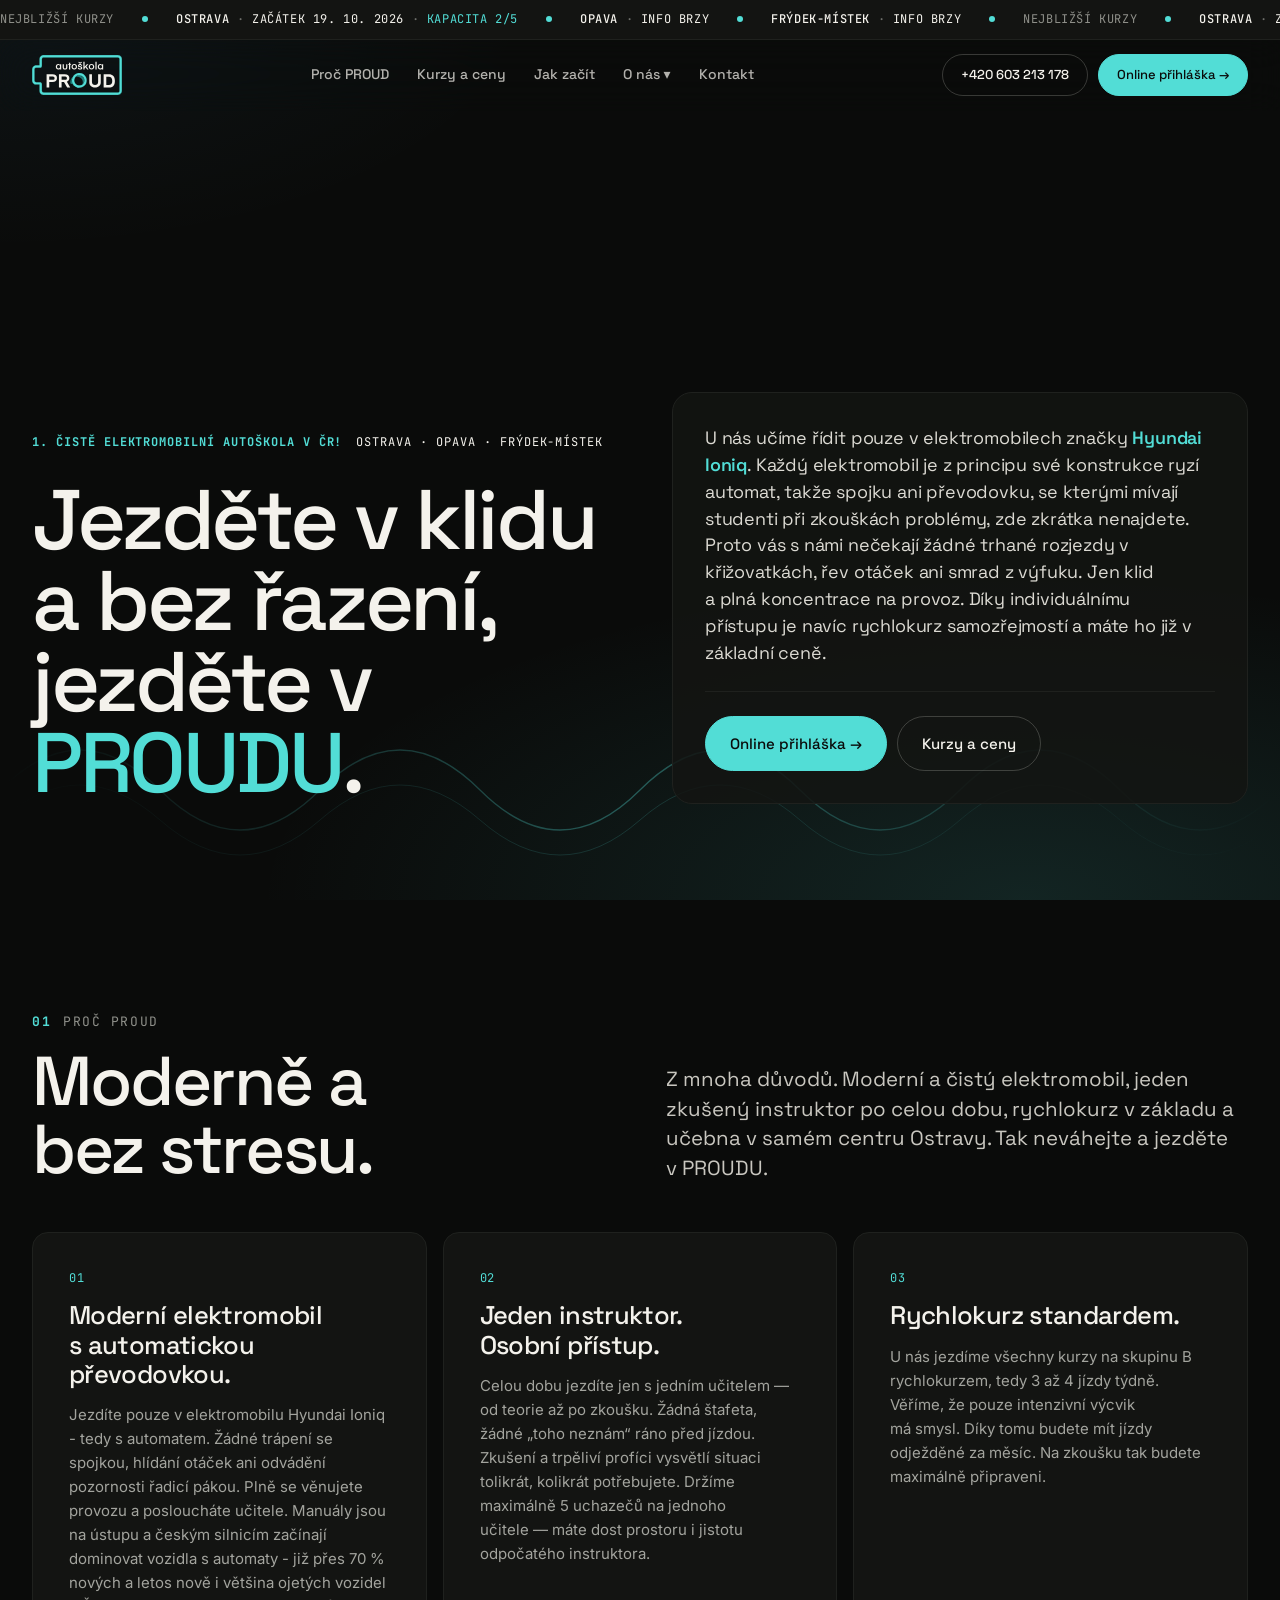
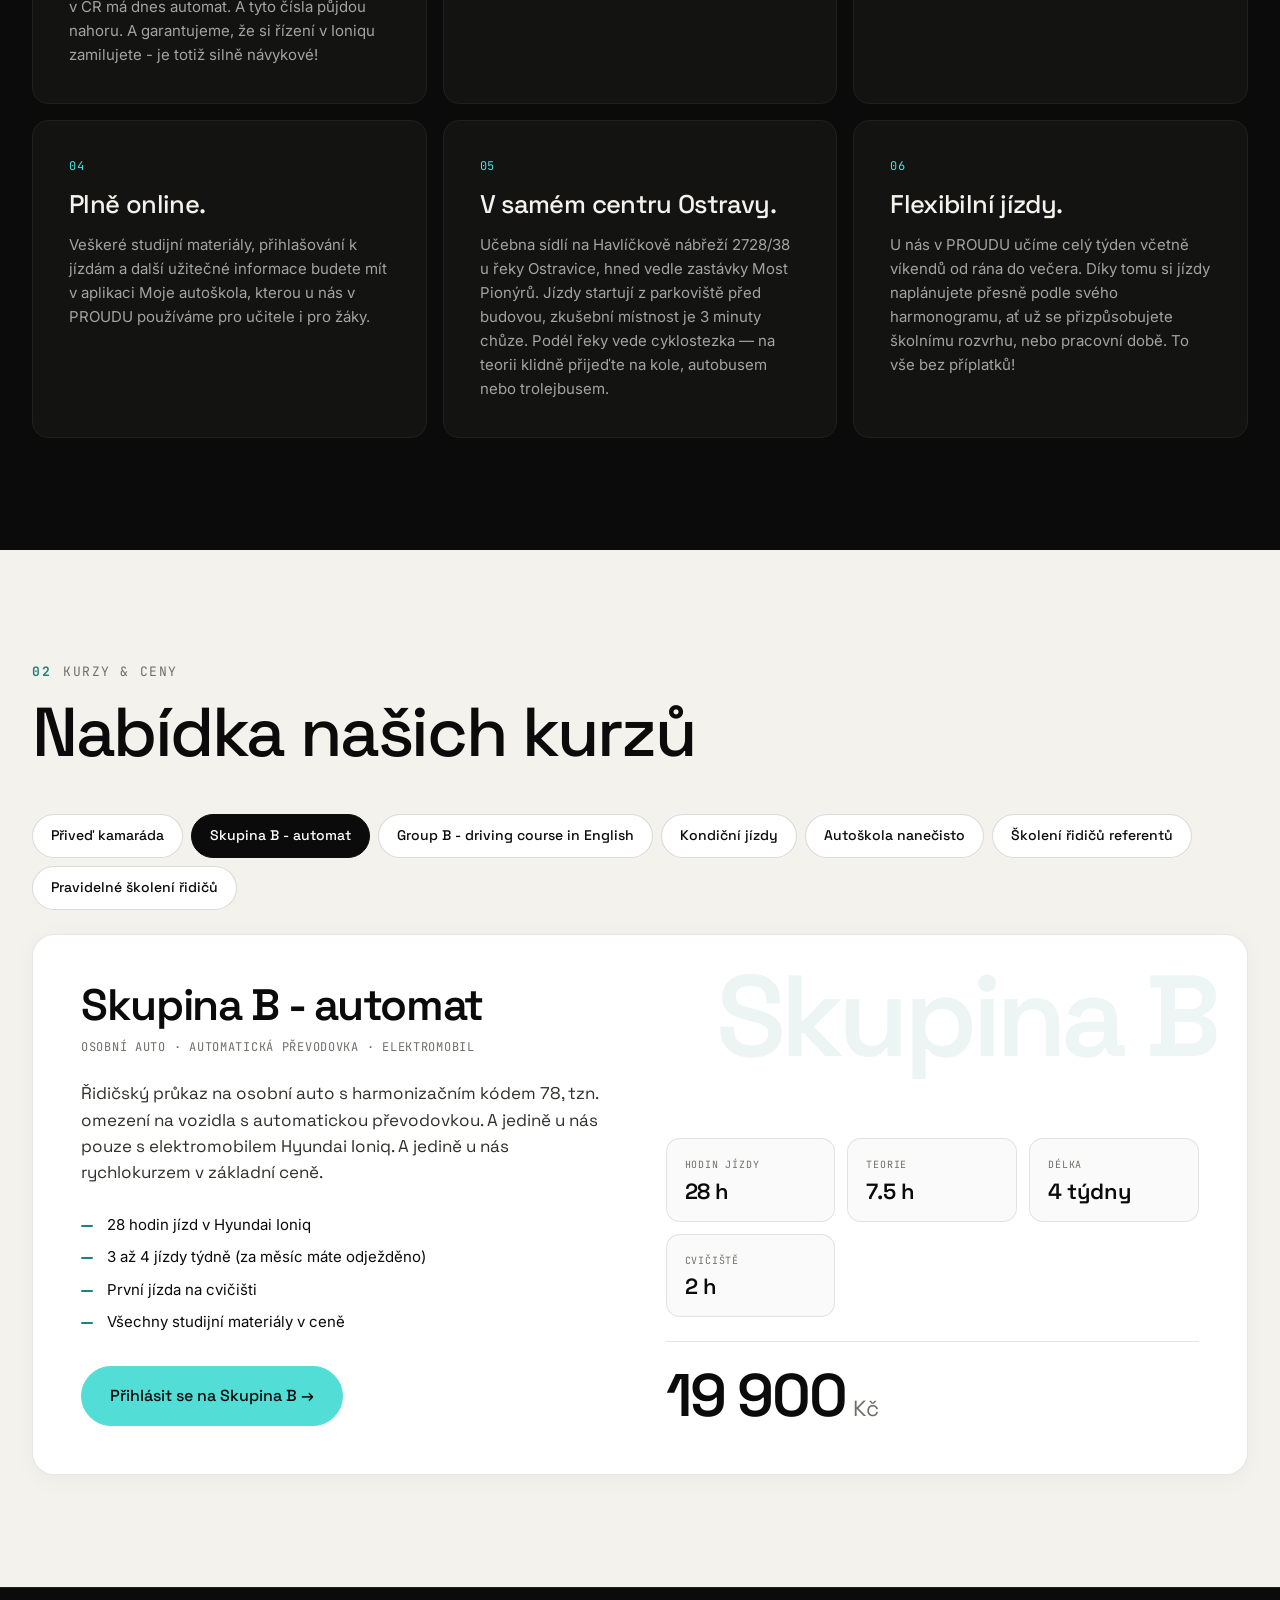
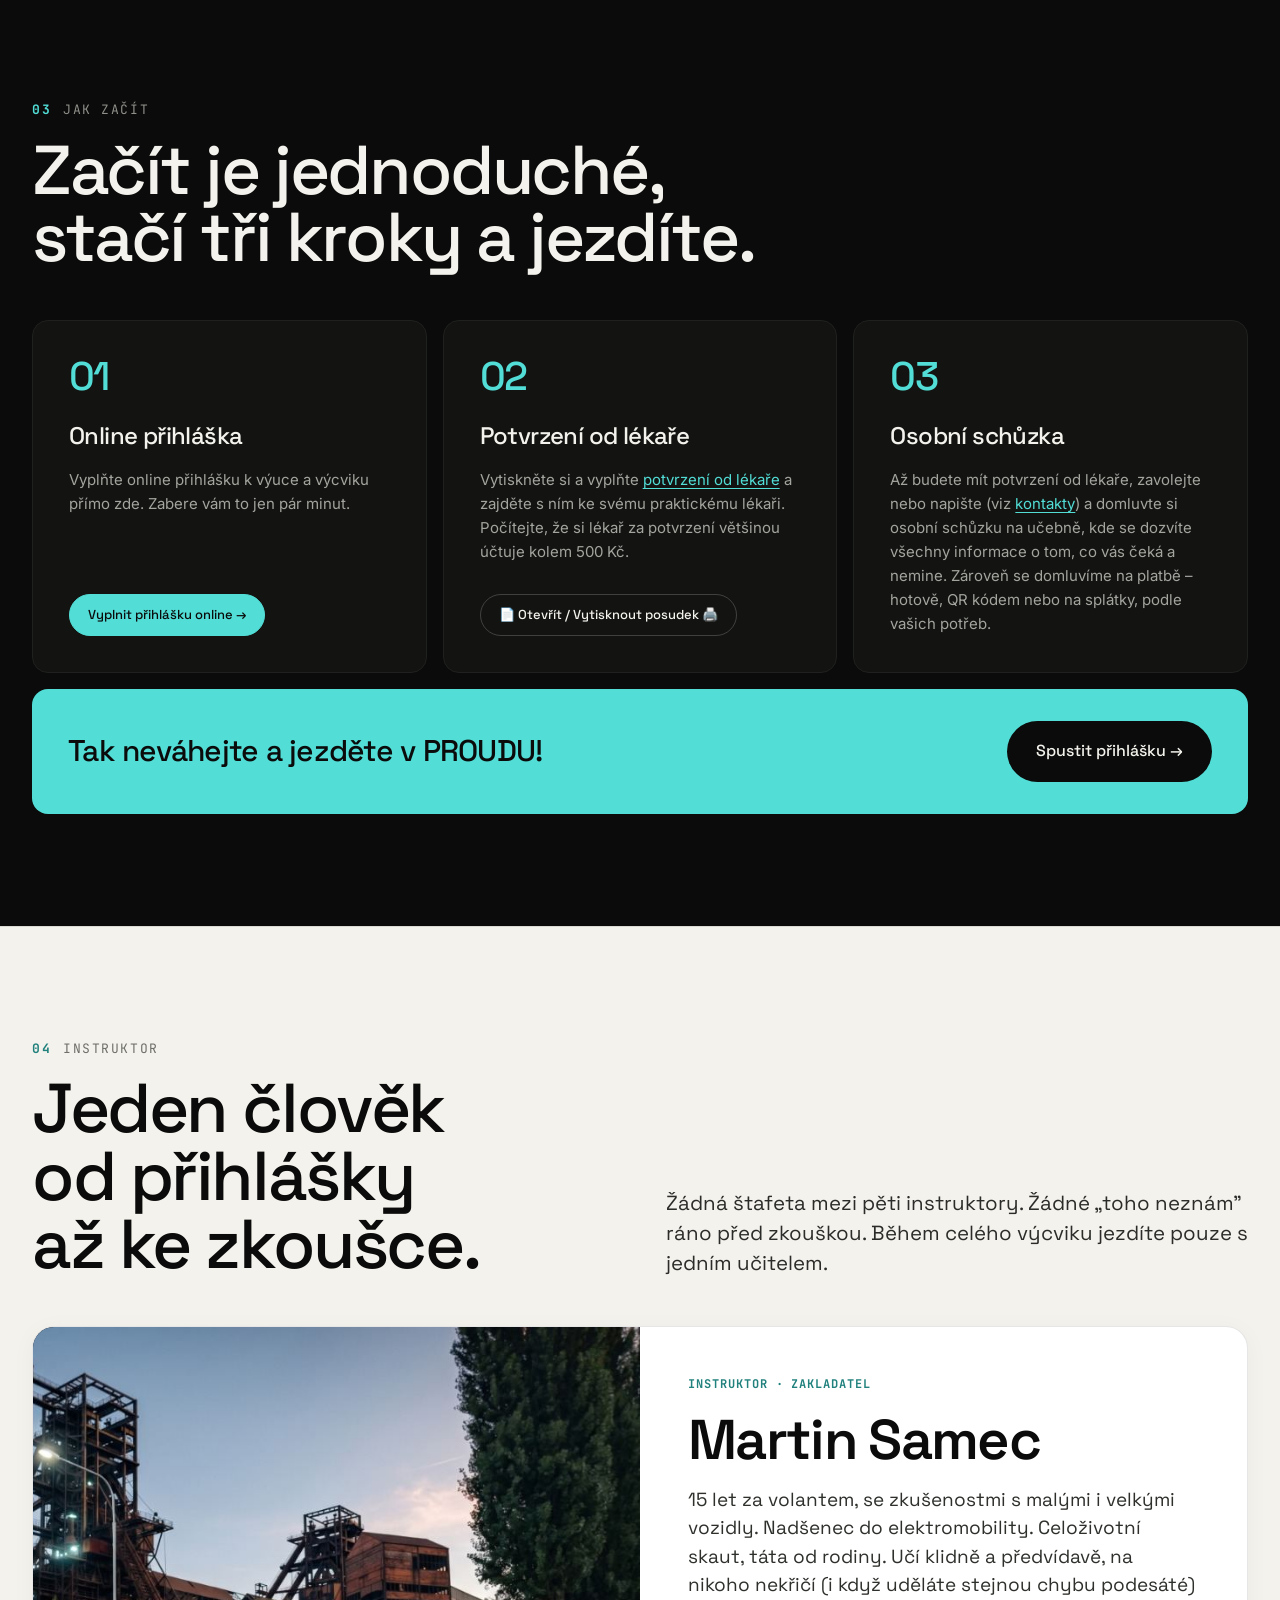
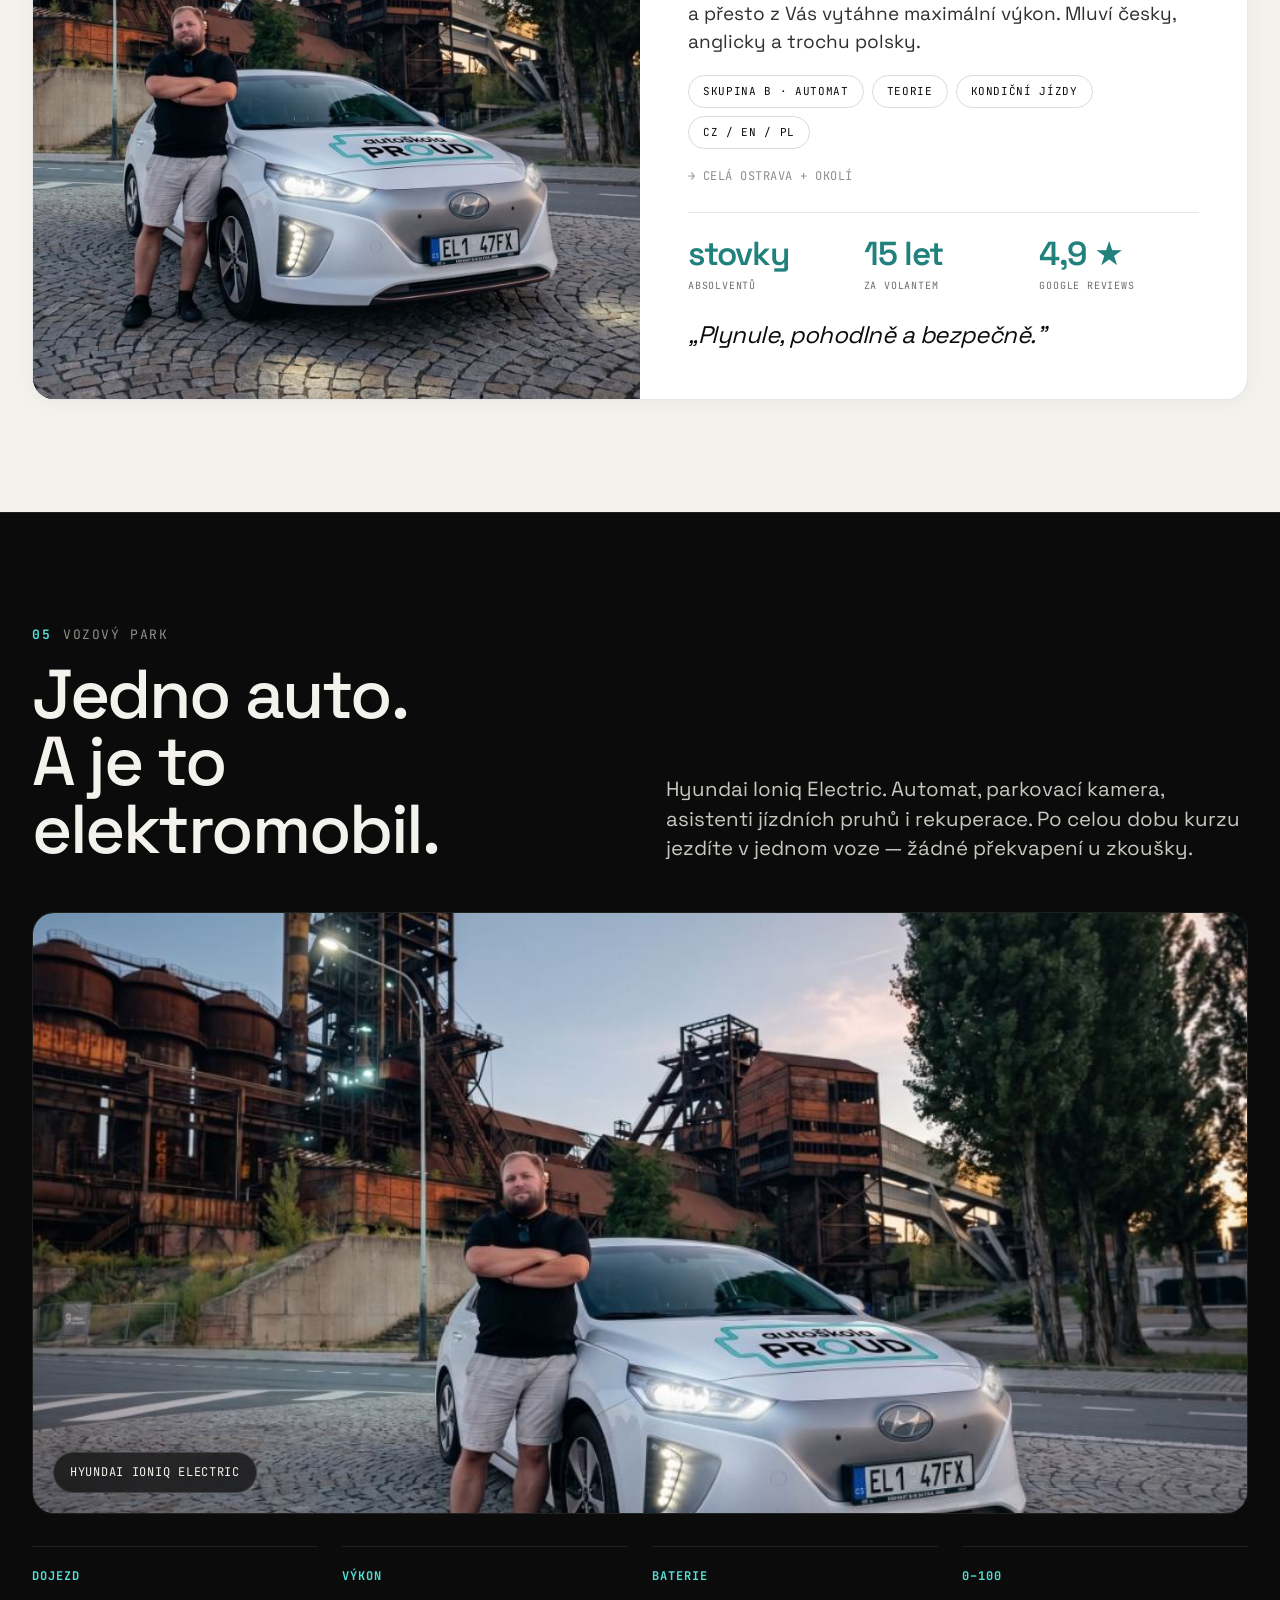
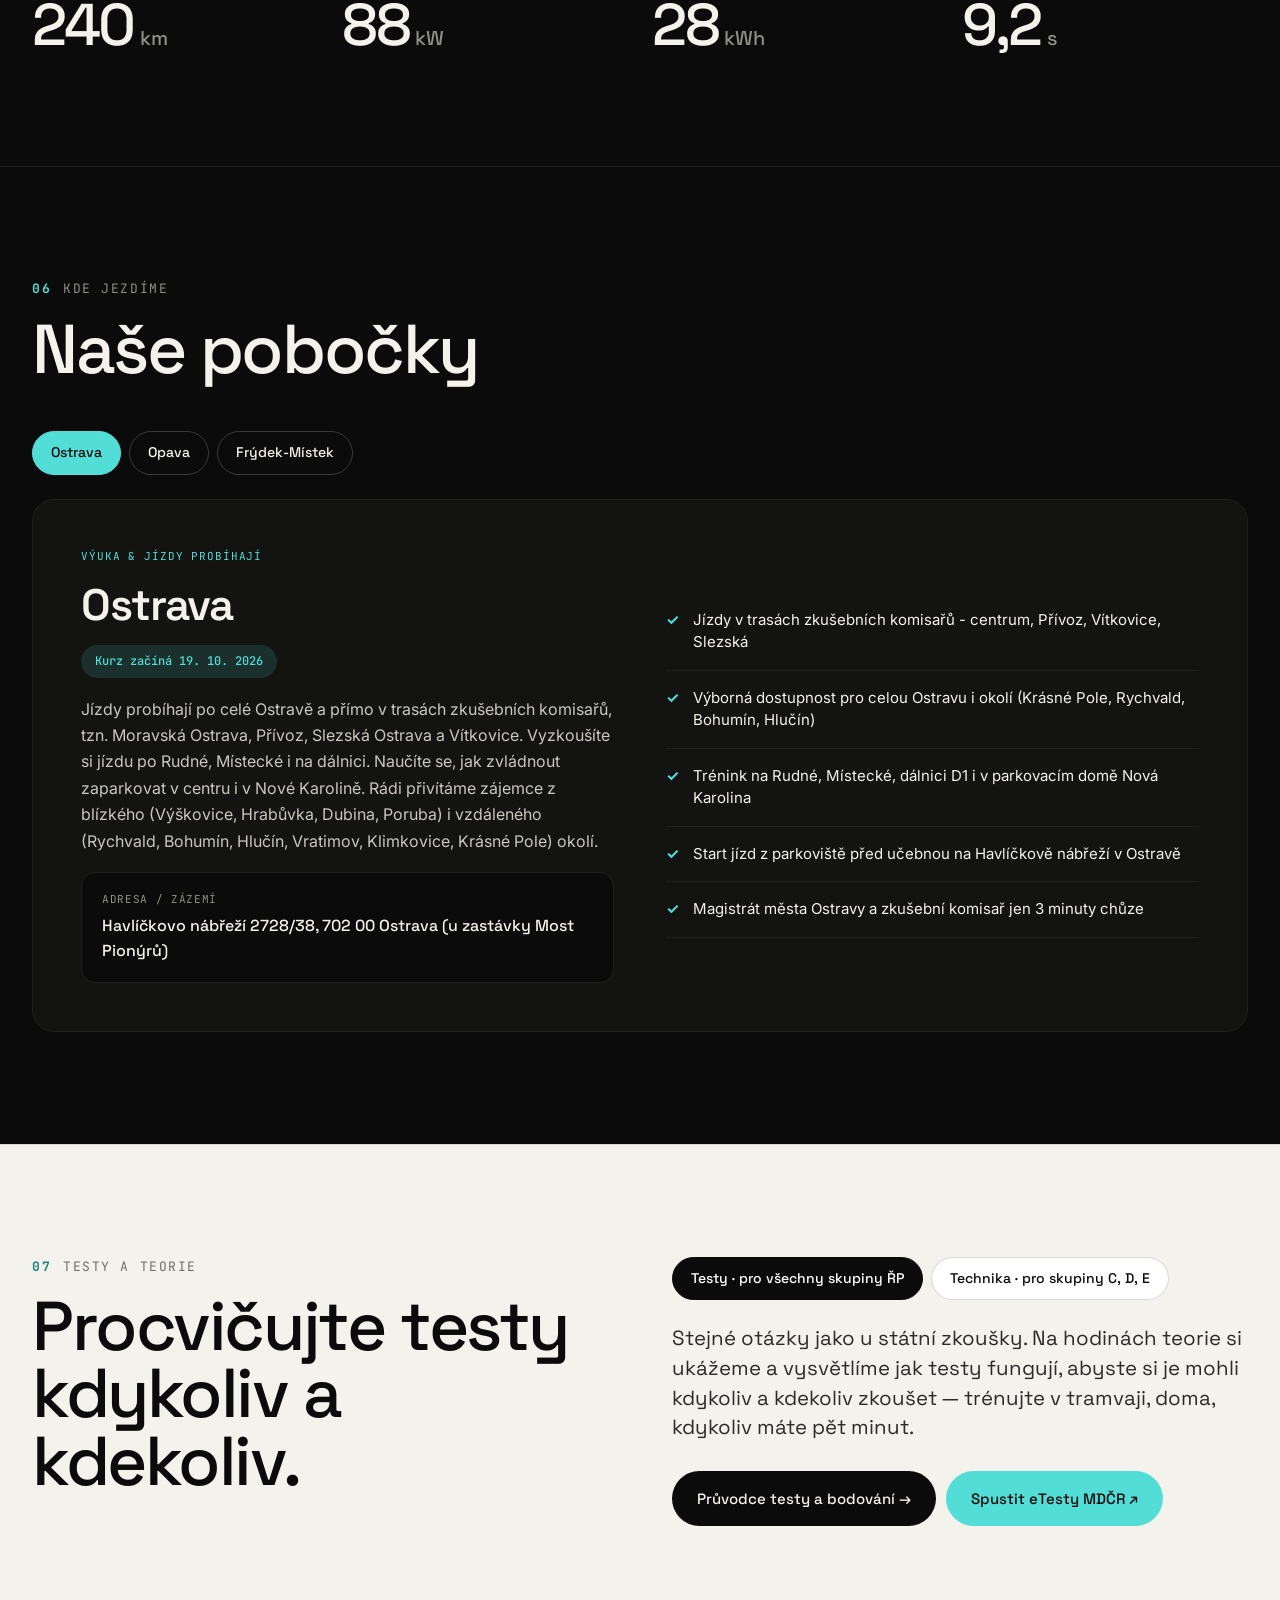
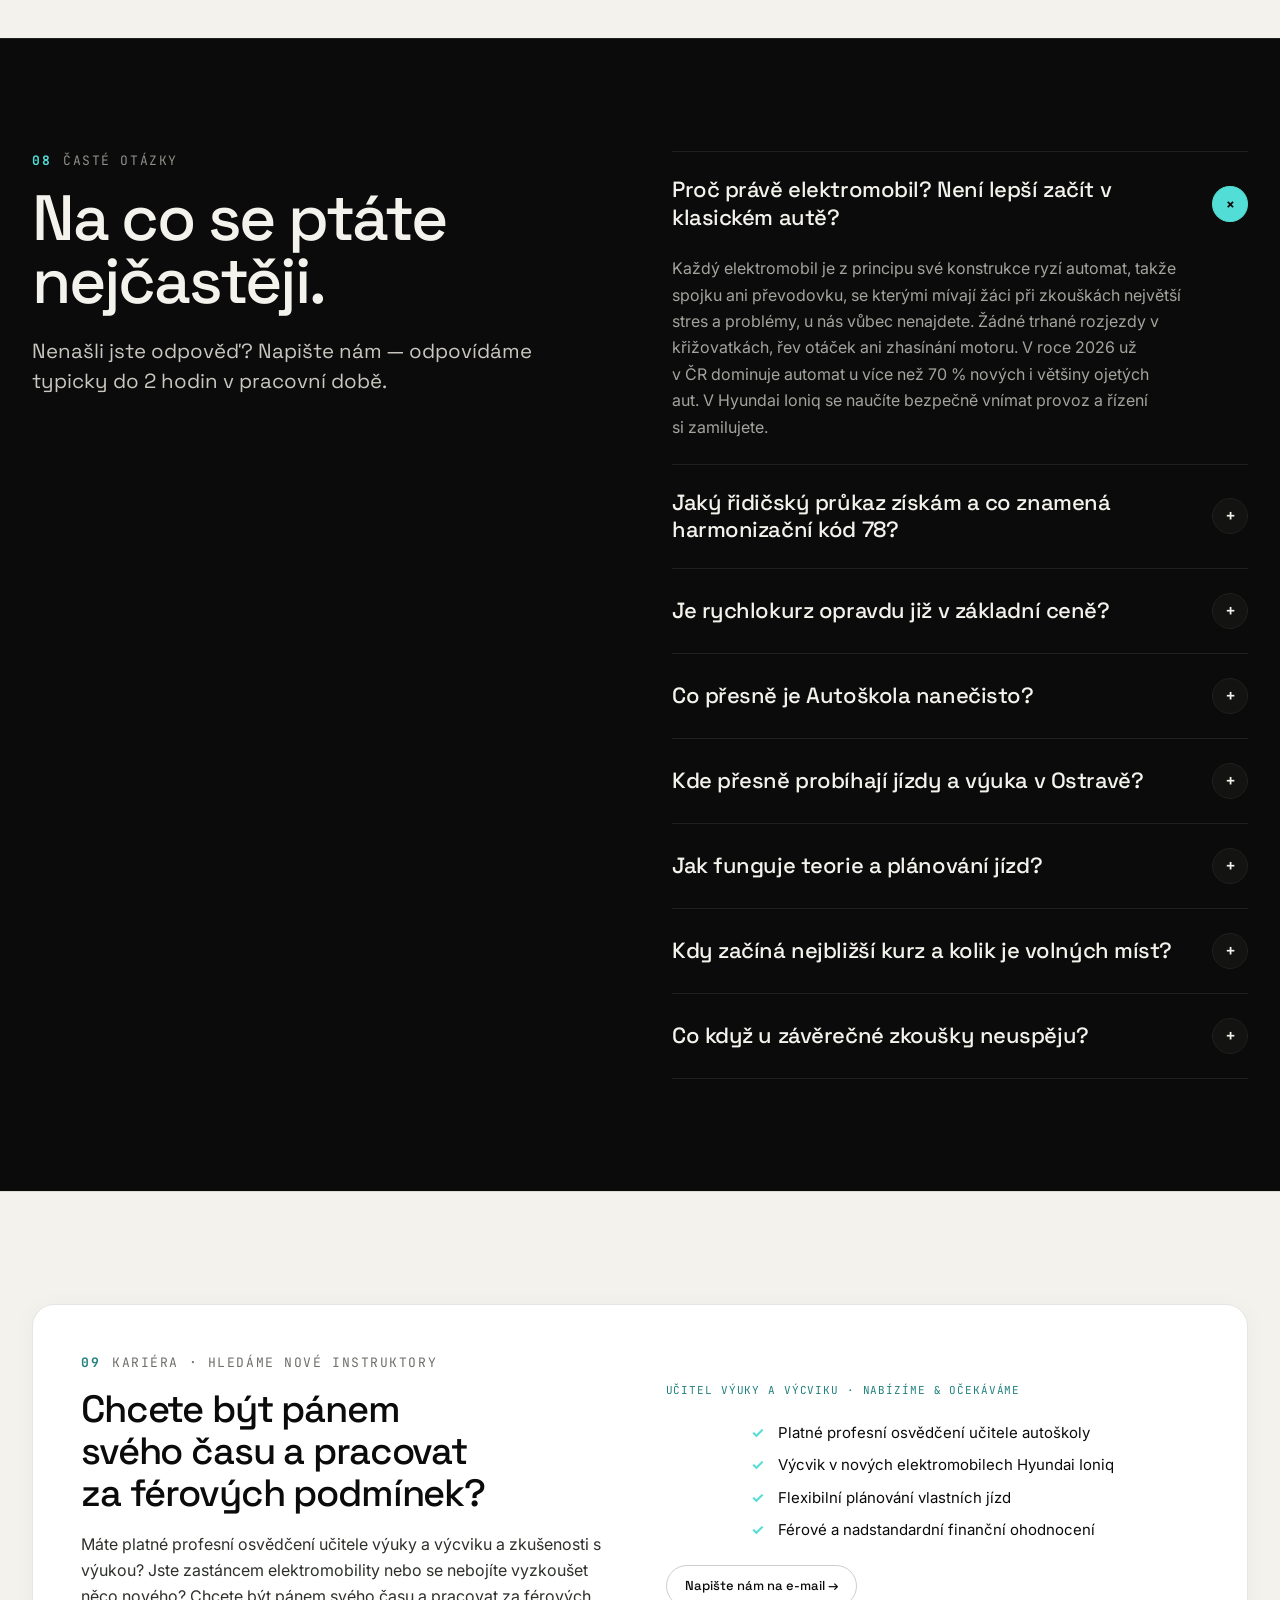
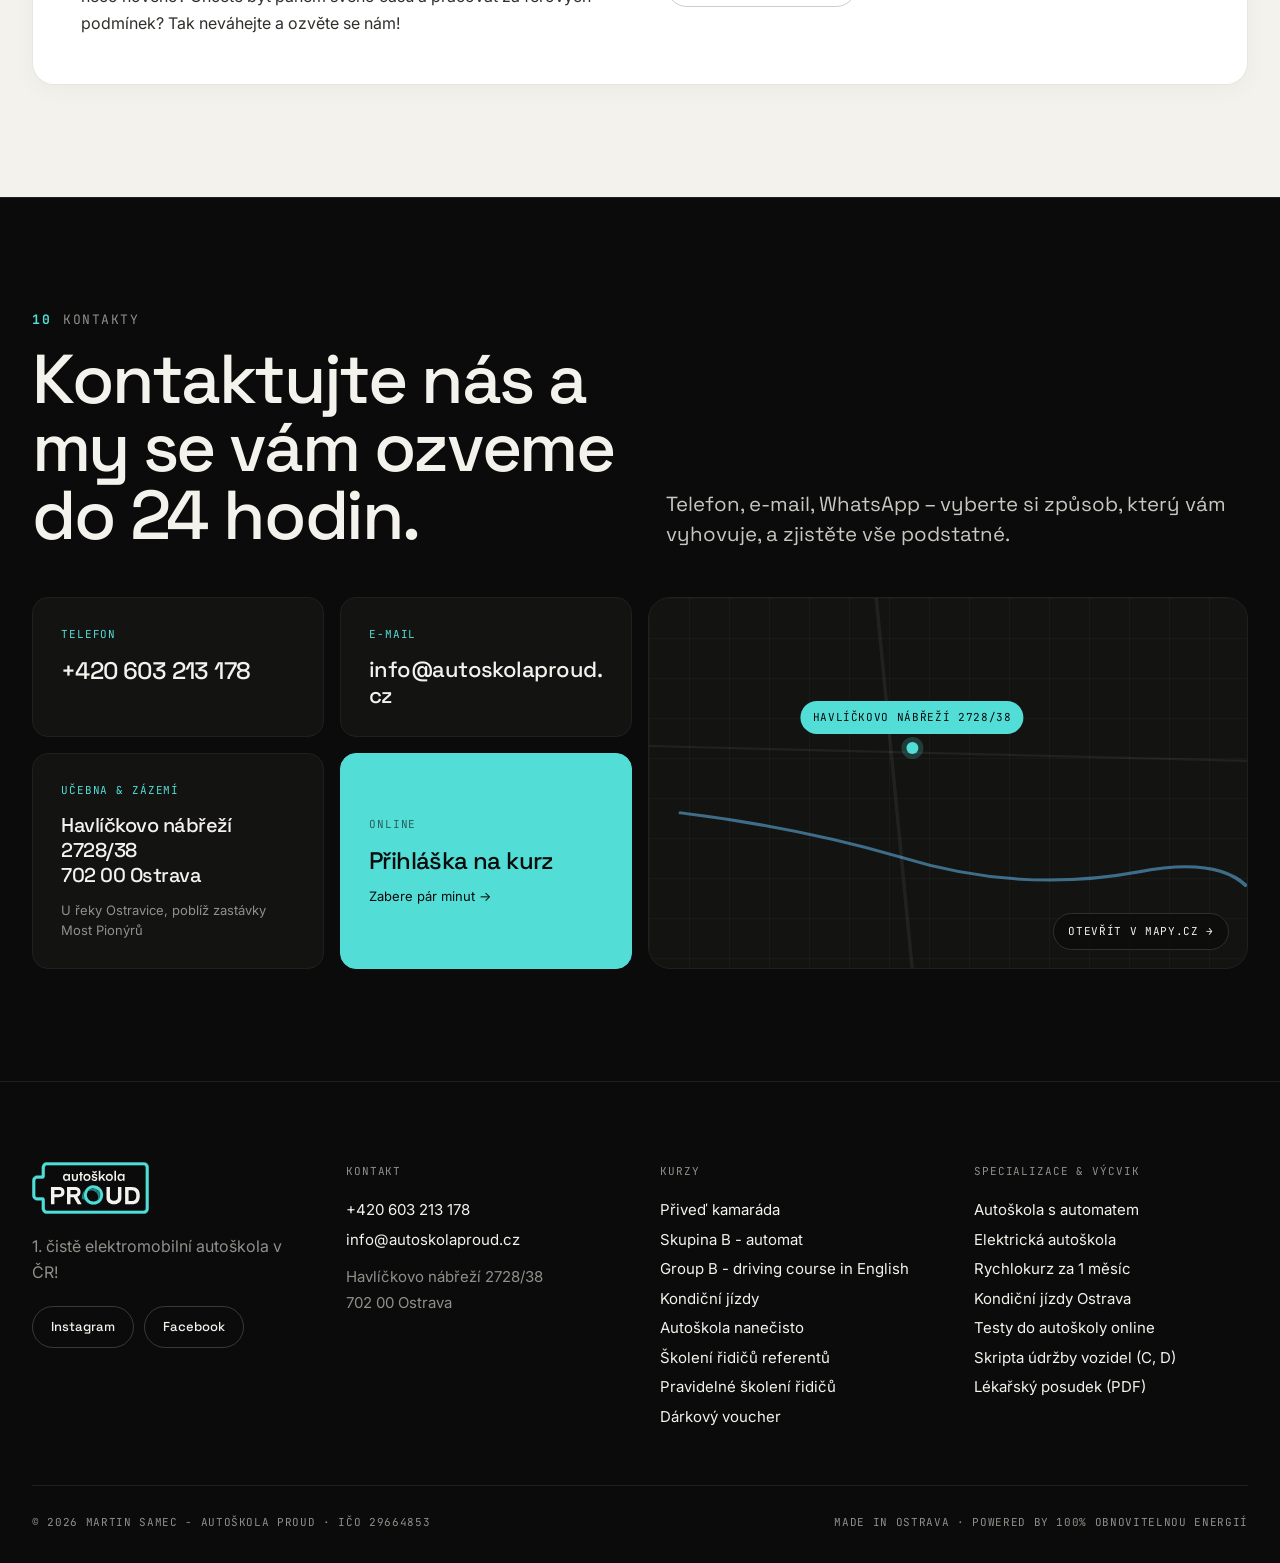
==== commit a32ff751: "feat: update navigation, dropdown, section ordering and alternating backgrounds" ====
--- a/index.html
+++ b/index.html
@@ -209,20 +209,32 @@
 .nav.scrolled{background:rgba(10,11,10,.78);border-bottom-color:rgba(244,242,236,.06)}
 .nav-inner{display:flex;align-items:center;justify-content:space-between;gap:24px}
 .nav-logo img{height:40px;width:auto;display:block}
-.nav-links{display:flex;gap:28px;font-family:var(--d);font-weight:500;font-size:14px}
-.nav-links a{color:var(--paper);opacity:.72;white-space:nowrap}.nav-links a:hover{opacity:1;color:var(--paper)}
+.nav-links{display:flex;align-items:center;gap:28px;font-family:var(--d);font-weight:500;font-size:14px}
+.nav-links a{color:var(--paper);opacity:.72;white-space:nowrap;transition:opacity .2s,color .2s}
+.nav-links a:hover{opacity:1;color:var(--paper)}
+/* dropdown */
+.nav-drop{position:relative;display:flex;align-items:center}
+.nav-drop-btn{display:inline-flex;align-items:center;gap:6px;background:transparent;border:none;color:var(--paper);opacity:.72;font-family:var(--d);font-weight:500;font-size:14px;cursor:pointer;padding:8px 0;transition:opacity .2s,color .2s}
+.nav-drop:hover .nav-drop-btn,.nav-drop:focus-within .nav-drop-btn{opacity:1;color:var(--volt)}
+.nav-drop-menu{position:absolute;top:100%;left:50%;transform:translateX(-50%) translateY(10px);min-width:180px;background:var(--bg2);border:1px solid var(--line2);border-radius:12px;padding:8px;box-shadow:0 12px 32px rgba(0,0,0,.6);opacity:0;visibility:hidden;pointer-events:none;transition:all .2s ease;display:flex;flex-direction:column;gap:4px;z-index:75}
+.nav-drop:hover .nav-drop-menu,.nav-drop:focus-within .nav-drop-menu{opacity:1;visibility:visible;pointer-events:auto;transform:translateX(-50%) translateY(0)}
+.nav-drop-menu a{padding:10px 14px;border-radius:8px;font-size:13px;opacity:1;color:var(--paper);display:block;transition:background .15s,color .15s}
+.nav-drop-menu a:hover{background:rgba(82,221,214,.1);color:var(--volt)}
 .nav-cta{display:flex;gap:10px;align-items:center}
 .burger{display:none;padding:10px 16px;border-radius:999px;border:1px solid rgba(244,242,236,.2);background:transparent;color:var(--paper);font-family:var(--m);font-size:11px;letter-spacing:.08em;text-transform:uppercase;cursor:pointer}
 @media (max-width:1279px){.nav-phone{display:none!important}}
 @media (max-width:1099px){.nav-links{display:none}.burger{display:inline-flex}.nav{background:rgba(10,11,10,.78)}}
 @media (max-width:759px){.nav-apply{display:none!important}}
-.mmenu{position:fixed;inset:0;z-index:90;background:var(--bg);padding:24px clamp(20px,6vw,32px) max(24px,env(safe-area-inset-bottom));display:none;flex-direction:column;animation:fadein .2s ease}
+.mmenu{position:fixed;inset:0;z-index:90;background:var(--bg);padding:24px clamp(20px,6vw,32px) max(24px,env(safe-area-inset-bottom));display:none;flex-direction:column;animation:fadein .2s ease;overflow-y:auto}
 .mmenu.open{display:flex}
 .mmenu-top{display:flex;justify-content:space-between;align-items:center}
 .mmenu-top img{height:36px}
 .mmenu-close{padding:10px 16px;border-radius:999px;border:none;background:var(--volt);color:var(--ink);font-family:var(--m);font-size:11px;letter-spacing:.08em;text-transform:uppercase;cursor:pointer}
-.mmenu-links{flex:1;display:flex;flex-direction:column;justify-content:center}
-.mmenu-links a{font-family:var(--d);font-weight:500;font-size:clamp(22px,6vw,30px);letter-spacing:-.025em;color:var(--paper);padding:14px 0;border-bottom:1px solid var(--line)}
+.mmenu-links{flex:1;display:flex;flex-direction:column;justify-content:center;padding:16px 0}
+.mmenu-links a{font-family:var(--d);font-weight:500;font-size:clamp(20px,5vw,26px);letter-spacing:-.025em;color:var(--paper);padding:12px 0;border-bottom:1px solid var(--line)}
+.mmenu-sublinks{display:flex;flex-direction:column;padding-left:18px;border-bottom:1px solid var(--line)}
+.mmenu-sublinks a{font-size:clamp(16px,4vw,19px);color:var(--text2);padding:9px 0;border-bottom:none}
+.mmenu-sublinks a:hover{color:var(--volt)}
 .mmenu-actions{display:flex;flex-direction:column;gap:10px}.mmenu-actions .btn{justify-content:center;font-size:16px}
 /* hero */
 .hero{position:relative;overflow:hidden;padding:clamp(150px,18vw,190px) 0 clamp(64px,8vw,96px);min-height:min(100vh,960px);display:flex;flex-direction:column;justify-content:flex-end;background:radial-gradient(ellipse 100% 60% at 80% 100%,rgba(82,221,214,.12),transparent 60%),radial-gradient(ellipse 60% 40% at 0% 0%,rgba(107,197,255,.05),transparent 70%),var(--bg)}
@@ -230,7 +242,7 @@
 .hero-grid{position:relative;width:100%;display:grid;grid-template-columns:repeat(auto-fit,minmax(min(100%,440px),1fr));gap:clamp(40px,5vw,72px);align-items:end}
 .hero-meta{display:flex;flex-wrap:wrap;align-items:center;gap:10px 14px;margin-bottom:28px;font-family:var(--m);font-size:12px;letter-spacing:.08em;text-transform:uppercase}
 .hero-meta .first{display:inline-flex;align-items:center;gap:10px;color:var(--volt);font-weight:700}
-.pulse{width:8px;height:8px;border-radius:50%;background:var(--volt);animation:pulse 1.8s ease-out infinite}
+.pulse{display:none}
 .hero h1{font-family:var(--d);font-weight:500;font-size:clamp(44px,6.6vw,96px);line-height:.96;letter-spacing:-.04em;margin:0;text-wrap:balance}
 .hero h1 span{color:var(--volt)}
 .hero-aside{background:rgba(19,20,18,.85);border:1px solid var(--line);border-radius:20px;padding:clamp(24px,3vw,32px);display:flex;flex-direction:column;gap:24px}
@@ -242,6 +254,7 @@
 .sec.bt{border-top:1px solid var(--line)}
 .sec.nopt{padding-top:0}
 .light{background:var(--paper);color:var(--ink)}
+.light.bt{border-top:1px solid rgba(10,11,10,.1)}
 .head{display:grid;grid-template-columns:repeat(auto-fit,minmax(min(100%,420px),1fr));gap:clamp(20px,4vw,56px);align-items:end;margin-bottom:clamp(32px,4vw,48px)}
 .head.single{display:block}
 .kicker{display:flex;align-items:center;gap:12px;font-family:var(--m);font-size:13px;letter-spacing:.12em;text-transform:uppercase;color:var(--muted)}
@@ -250,6 +263,23 @@
 h2.h2{font-family:var(--d);font-weight:500;font-size:clamp(36px,5.4vw,72px);line-height:.98;letter-spacing:-.035em;margin:16px 0 0;text-wrap:balance}
 .lead{font-family:var(--d);font-size:clamp(18px,1.6vw,21px);line-height:1.45;color:var(--text3);margin:0;max-width:56ch;text-wrap:pretty}
 .light .lead{color:var(--ink2)}
+/* light themes for inst and career */
+.light .inst{background:#fff;border-color:rgba(10,11,10,.1);box-shadow:0 4px 24px rgba(0,0,0,.04)}
+.light .inst-name{color:var(--ink)}
+.light .inst-bio{color:#2D302B}
+.light .inst-role{color:var(--volt-deep)}
+.light .inst .chip{border-color:rgba(10,11,10,.15);color:var(--ink)}
+.light .inst-stats{border-top-color:rgba(10,11,10,.1)}
+.light .inst-stats .sn{color:var(--volt-deep)}
+.light .inst-stats .sl{color:var(--muted-l)}
+.light .inst blockquote{color:var(--ink)}
+.light .career{background:#fff;border-color:rgba(10,11,10,.1);box-shadow:0 4px 24px rgba(0,0,0,.04);color:var(--ink)}
+.light .career h3{color:var(--ink)}
+.light .career p{color:#2D302B}
+.light .career-side .mono{color:var(--volt-deep)!important}
+.light .career .check-list li{color:var(--ink)}
+.light .career .btn-ghost{border-color:rgba(10,11,10,.2);color:var(--ink)}
+.light .career .btn-ghost:hover{border-color:var(--ink);background:rgba(10,11,10,.05)}
 .card{background:var(--bg2);border:1px solid var(--line);border-radius:16px;padding:clamp(24px,3vw,36px)}
 /* why */
 .why-grid{display:grid;grid-template-columns:repeat(auto-fit,minmax(min(100%,320px),1fr));gap:16px}
@@ -410,7 +440,18 @@
   <div class="wrap nav-inner">
     <a href="#top" class="nav-logo"><img src="assets/proud-logo.svg" alt="Autoškola PROUD" width="90" height="40"></a>
     <div class="nav-links">
-      <a href="#why">Proč PROUD</a><a href="#courses">Kurzy a ceny</a><a href="#instructors">Instruktor</a><a href="#how">Jak začít</a><a href="#routes">Pobočky</a><a href="#contact">Kontakt</a>
+      <a href="#why">Proč PROUD</a>
+      <a href="#courses">Kurzy a ceny</a>
+      <a href="#how">Jak začít</a>
+      <div class="nav-drop">
+        <button class="nav-drop-btn" type="button" aria-expanded="false">O nás ▾</button>
+        <div class="nav-drop-menu">
+          <a href="#instructors">Instruktor</a>
+          <a href="#fleet">Vozový park</a>
+          <a href="#routes">Pobočky</a>
+        </div>
+      </div>
+      <a href="#contact">Kontakt</a>
     </div>
     <div class="nav-cta">
       <a href="tel:+420603213178" class="btn btn-ghost sm nav-phone">+420 603 213 178</a>
@@ -423,7 +464,16 @@
 <div class="mmenu" id="mmenu">
   <div class="mmenu-top"><img src="assets/proud-logo.svg" alt="Autoškola PROUD"><button class="mmenu-close" id="mclose">Zavřít ✕</button></div>
   <div class="mmenu-links">
-    <a href="#why">Proč PROUD</a><a href="#courses">Kurzy a ceny</a><a href="#instructors">Instruktor</a><a href="#how">Jak začít</a><a href="#routes">Pobočky</a><a href="#contact">Kontakt</a>
+    <a href="#why">Proč PROUD</a>
+    <a href="#courses">Kurzy a ceny</a>
+    <a href="#how">Jak začít</a>
+    <span style="font-family:var(--m);font-size:11px;letter-spacing:.08em;text-transform:uppercase;color:var(--volt);padding-top:10px">O nás</span>
+    <div class="mmenu-sublinks">
+      <a href="#instructors">Instruktor</a>
+      <a href="#fleet">Vozový park</a>
+      <a href="#routes">Pobočky</a>
+    </div>
+    <a href="#contact">Kontakt</a>
   </div>
   <div class="mmenu-actions">
     <button class="btn btn-volt" data-open-form>Online přihláška →</button>
@@ -439,7 +489,7 @@
   </svg>
   <div class="wrap hero-grid">
     <div>
-      <div class="hero-meta"><span class="first"><span class="pulse"></span>1. čistě elektromobilní autoškola v ČR!</span><span>Ostrava · Opava · Frýdek-Místek</span></div>
+      <div class="hero-meta"><span class="first">1. čistě elektromobilní autoškola v ČR!</span><span>Ostrava · Opava · Frýdek-Místek</span></div>
       <h1>Jezděte v klidu<br>a bez řazení,<br>jezděte v <span>PROUDU</span>.</h1>
     </div>
     <aside class="hero-aside">
@@ -544,10 +594,22 @@
   </div>
 </section>
 
-<section class="sec" id="instructors">
+<section class="sec bt" id="how">
+  <div class="wrap">
+    <div class="head single"><div class="kicker"><span class="n">03</span>Jak začít</div><h2 class="h2" style="max-width:18ch">Začít je jednoduché, stačí tři kroky a jezdíte.</h2></div>
+    <div class="how-grid">
+      <div class="card how-step"><div class="num">01</div><h3>Online přihláška</h3><p>Vyplňte online přihlášku k výuce a výcviku přímo zde. Zabere vám to jen pár minut.</p><div><button class="btn btn-volt sm" data-open-form>Vyplnit přihlášku online →</button></div></div>
+      <div class="card how-step"><div class="num">02</div><h3>Potvrzení od lékaře</h3><p>Vytiskněte si a vyplňte <a href="lekarsky-posudek.html" target="_blank" rel="noopener noreferrer">potvrzení od lékaře</a> a zajděte s ním ke svému praktickému lékaři. Počítejte, že si lékař za potvrzení většinou účtuje kolem 500 Kč.</p><div><a href="lekarsky-posudek.html" target="_blank" rel="noopener noreferrer" class="btn btn-ghost sm">📄 Otevřít / Vytisknout posudek 🖨️</a></div></div>
+      <div class="card how-step"><div class="num">03</div><h3>Osobní schůzka</h3><p>Až budete mít potvrzení od lékaře, zavolejte nebo napište (viz <a href="#contact">kontakty</a>) a domluvte si osobní schůzku na učebně, kde se dozvíte všechny informace o tom, co vás čeká a nemine. Zároveň se domluvíme na platbě – hotově, QR kódem nebo na splátky, podle vašich potřeb.</p></div>
+    </div>
+    <div class="how-cta"><span>Tak neváhejte a jezděte v PROUDU!</span><button class="btn btn-ink lg" data-open-form>Spustit přihlášku →</button></div>
+  </div>
+</section>
+
+<section class="sec light bt" id="instructors">
   <div class="wrap">
     <div class="head">
-      <div><div class="kicker"><span class="n">03</span>Instruktor</div><h2 class="h2">Jeden člověk od přihlášky až ke zkoušce.</h2></div>
+      <div><div class="kicker"><span class="n">04</span>Instruktor</div><h2 class="h2">Jeden člověk od přihlášky až ke zkoušce.</h2></div>
       <p class="lead">Žádná štafeta mezi pěti instruktory. Žádné „toho neznám" ráno před zkouškou. Během celého výcviku jezdíte pouze s jedním učitelem.</p>
     </div>
     <article class="inst">
@@ -565,10 +627,10 @@
   </div>
 </section>
 
-<section class="sec nopt" id="fleet">
+<section class="sec bt" id="fleet">
   <div class="wrap">
-    <div class="head fleet-top">
-      <div><div class="kicker"><span class="n">04</span>Vozový park</div><h2 class="h2">Jedno auto.<br>A je to elektromobil.</h2></div>
+    <div class="head">
+      <div><div class="kicker"><span class="n">05</span>Vozový park</div><h2 class="h2">Jedno auto.<br>A je to elektromobil.</h2></div>
       <p class="lead">Hyundai Ioniq Electric. Automat, parkovací kamera, asistenti jízdních pruhů i rekuperace. Po celou dobu kurzu jezdíte v jednom voze — žádné překvapení u zkoušky.</p>
     </div>
     <div class="fleet-img"><img src="assets/martin.jpg" alt="Hyundai Ioniq Electric autoškoly PROUD, Dolní oblast Vítkovic" loading="lazy"><div class="fleet-tag">Hyundai Ioniq Electric</div></div>
@@ -581,21 +643,34 @@
   </div>
 </section>
 
-<section class="sec bt" id="how">
+<section class="sec bt" id="routes">
   <div class="wrap">
-    <div class="head single"><div class="kicker"><span class="n">05</span>Jak začít</div><h2 class="h2" style="max-width:18ch">Začít je jednoduché, stačí tři kroky a jezdíte.</h2></div>
-    <div class="how-grid">
-      <div class="card how-step"><div class="num">01</div><h3>Online přihláška</h3><p>Vyplňte online přihlášku k výuce a výcviku přímo zde. Zabere vám to jen pár minut.</p><div><button class="btn btn-volt sm" data-open-form>Vyplnit přihlášku online →</button></div></div>
-      <div class="card how-step"><div class="num">02</div><h3>Potvrzení od lékaře</h3><p>Vytiskněte si a vyplňte <a href="lekarsky-posudek.html" target="_blank" rel="noopener noreferrer">potvrzení od lékaře</a> a zajděte s ním ke svému praktickému lékaři. Počítejte, že si lékař za potvrzení většinou účtuje kolem 500 Kč.</p><div><a href="lekarsky-posudek.html" target="_blank" rel="noopener noreferrer" class="btn btn-ghost sm">📄 Otevřít / Vytisknout posudek 🖨️</a></div></div>
-      <div class="card how-step"><div class="num">03</div><h3>Osobní schůzka</h3><p>Až budete mít potvrzení od lékaře, zavolejte nebo napište (viz <a href="#contact">kontakty</a>) a domluvte si osobní schůzku na učebně, kde se dozvíte všechny informace o tom, co vás čeká a nemine. Zároveň se domluvíme na platbě – hotově, QR kódem nebo na splátky, podle vašich potřeb.</p></div>
-    </div>
-    <div class="how-cta"><span>Tak neváhejte a jezděte v PROUDU!</span><button class="btn btn-ink lg" data-open-form>Spustit přihlášku →</button></div>
-  </div>
-</section>
-
-<section class="sec light" id="theory">
+    <div class="head single"><div class="kicker"><span class="n">06</span>Kde jezdíme</div><h2 class="h2">Naše pobočky</h2></div>
+    <div class="tabs" data-tabs="city"><button class="tab active" data-tab="ostrava">Ostrava</button><button class="tab" data-tab="opava">Opava</button><button class="tab" data-tab="fm">Frýdek-Místek</button></div>
+    <div class="card branch panel" data-panel="city" data-id="ostrava">
+      <div class="branch-main"><span class="branch-badge">Výuka &amp; Jízdy probíhají</span><h3>Ostrava</h3><div><span class="status">Kurz začíná 19. 10. 2026</span></div>
+        <p>Jízdy probíhají po celé Ostravě a přímo v trasách zkušebních komisařů, tzn. Moravská Ostrava, Přívoz, Slezská Ostrava a Vítkovice. Vyzkoušíte si jízdu po Rudné, Místecké i na dálnici. Naučíte se, jak zvládnout zaparkovat v centru i v Nové Karolině. Rádi přivítáme zájemce z blízkého (Výškovice, Hrabůvka, Dubina, Poruba) i vzdáleného (Rychvald, Bohumín, Hlučín, Vratimov, Klimkovice, Krásné Pole) okolí.</p>
+        <div class="addr"><div class="l">Adresa / Zázemí</div><div class="v">Havlíčkovo nábřeží 2728/38, 702 00 Ostrava (u zastávky Most Pionýrů)</div></div></div>
+      <ul class="check-list"><li>Jízdy v trasách zkušebních komisařů - centrum, Přívoz, Vítkovice, Slezská</li><li>Výborná dostupnost pro celou Ostravu i okolí (Krásné Pole, Rychvald, Bohumín, Hlučín)</li><li>Trénink na Rudné, Místecké, dálnici D1 i v parkovacím domě Nová Karolina</li><li>Start jízd z parkoviště před učebnou na Havlíčkově nábřeží v Ostravě</li><li>Magistrát města Ostravy a zkušební komisař jen 3 minuty chůze</li></ul>
+    </div>
+    <div class="card branch panel" data-panel="city" data-id="opava" hidden>
+      <div class="branch-main"><span class="branch-badge">Pobočka v přípravě · Info brzy</span><h3>Opava</h3><div><span class="status">Info brzy</span></div>
+        <p>Připravujeme otevření plnohodnotné výuky a výcviku přímo v Opavě. Všechny informace o přesném místě a termínu zveřejníme již brzy.</p>
+        <div class="addr"><div class="l">Adresa / Zázemí</div><div class="v">Místo bude upřesněno · Info brzy</div></div></div>
+      <ul class="check-list"><li>Výcvik výhradně v elektromobilu Hyundai Ioniq s automatem</li><li>Stejný osobní přístup jednoho instruktora po celou dobu</li><li>Možnost předběžné přihlášky a rezervace volného místa</li><li>Veškeré podrobnosti zveřejníme již brzy</li></ul>
+    </div>
+    <div class="card branch panel" data-panel="city" data-id="fm" hidden>
+      <div class="branch-main"><span class="branch-badge">Pobočka v přípravě · Info brzy</span><h3>Frýdek-Místek</h3><div><span class="status">Info brzy</span></div>
+        <p>Rozšiřujeme výuku a výcvik také pro zájemce z Frýdku-Místku a okolí. Všechny informace o přesném místě a termínu zveřejníme již brzy.</p>
+        <div class="addr"><div class="l">Adresa / Zázemí</div><div class="v">Místo bude upřesněno · Info brzy</div></div></div>
+      <ul class="check-list"><li>Výcvik v elektromobilu s automatickou převodovkou</li><li>Klidný a profesionální přístup instruktora</li><li>Možnost předběžné přihlášky a rezervace volného místa</li><li>Veškeré podrobnosti zveřejníme již brzy</li></ul>
+    </div>
+  </div>
+</section>
+
+<section class="sec light bt" id="theory">
   <div class="wrap two-col">
-    <div><div class="kicker"><span class="n">06</span>Testy a teorie</div><h2 class="h2">Procvičujte testy<br>kdykoliv a kdekoliv.</h2></div>
+    <div><div class="kicker"><span class="n">07</span>Testy a teorie</div><h2 class="h2">Procvičujte testy<br>kdykoliv a kdekoliv.</h2></div>
     <div>
       <div class="tabs" data-tabs="theory"><button class="tab active" data-tab="testy">Testy · pro všechny skupiny ŘP</button><button class="tab" data-tab="technika">Technika · pro skupiny C, D, E</button></div>
       <div class="panel" data-panel="theory" data-id="testy">
@@ -610,27 +685,25 @@
   </div>
 </section>
 
-<section class="sec" id="routes">
+<section class="sec bt" id="faq">
+  <div class="wrap two-col">
+    <div><div class="kicker"><span class="n">08</span>Časté otázky</div><h2 class="h2" style="font-size:clamp(36px,5.4vw,64px);margin-bottom:24px">Na co se ptáte nejčastěji.</h2>
+      <p class="lead" style="max-width:40ch">Nenašli jste odpověď? Napište nám — odpovídáme typicky do 2 hodin v pracovní době.</p></div>
+    <div class="faq-list" id="faqList"></div>
+  </div>
+</section>
+
+<section class="sec light bt" id="career">
   <div class="wrap">
-    <div class="head single"><div class="kicker"><span class="n">07</span>Kde jezdíme</div><h2 class="h2">Naše pobočky</h2></div>
-    <div class="tabs" data-tabs="city"><button class="tab active" data-tab="ostrava">Ostrava</button><button class="tab" data-tab="opava">Opava</button><button class="tab" data-tab="fm">Frýdek-Místek</button></div>
-    <div class="card branch panel" data-panel="city" data-id="ostrava">
-      <div class="branch-main"><span class="branch-badge">Výuka &amp; Jízdy probíhají</span><h3>Ostrava</h3><div><span class="status">Kurz začíná 19. 10. 2026</span></div>
-        <p>Jízdy probíhají po celé Ostravě a přímo v trasách zkušebních komisařů, tzn. Moravská Ostrava, Přívoz, Slezská Ostrava a Vítkovice. Vyzkoušíte si jízdu po Rudné, Místecké i na dálnici. Naučíte se, jak zvládnout zaparkovat v centru i v Nové Karolině. Rádi přivítáme zájemce z blízkého (Výškovice, Hrabůvka, Dubina, Poruba) i vzdáleného (Rychvald, Bohumín, Hlučín, Vratimov, Klimkovice, Krásné Pole) okolí.</p>
-        <div class="addr"><div class="l">Adresa / Zázemí</div><div class="v">Havlíčkovo nábřeží 2728/38, 702 00 Ostrava (u zastávky Most Pionýrů)</div></div></div>
-      <ul class="check-list"><li>Jízdy v trasách zkušebních komisařů - centrum, Přívoz, Vítkovice, Slezská</li><li>Výborná dostupnost pro celou Ostravu i okolí (Krásné Pole, Rychvald, Bohumín, Hlučín)</li><li>Trénink na Rudné, Místecké, dálnici D1 i v parkovacím domě Nová Karolina</li><li>Start jízd z parkoviště před učebnou na Havlíčkově nábřeží v Ostravě</li><li>Magistrát města Ostravy a zkušební komisař jen 3 minuty chůze</li></ul>
-    </div>
-    <div class="card branch panel" data-panel="city" data-id="opava" hidden>
-      <div class="branch-main"><span class="branch-badge">Pobočka v přípravě · Info brzy</span><h3>Opava</h3><div><span class="status">Info brzy</span></div>
-        <p>Připravujeme otevření plnohodnotné výuky a výcviku přímo v Opavě. Všechny informace o přesném místě a termínu zveřejníme již brzy.</p>
-        <div class="addr"><div class="l">Adresa / Zázemí</div><div class="v">Místo bude upřesněno · Info brzy</div></div></div>
-      <ul class="check-list"><li>Výcvik výhradně v elektromobilu Hyundai Ioniq s automatem</li><li>Stejný osobní přístup jednoho instruktora po celou dobu</li><li>Možnost předběžné přihlášky a rezervace volného místa</li><li>Veškeré podrobnosti zveřejníme již brzy</li></ul>
-    </div>
-    <div class="card branch panel" data-panel="city" data-id="fm" hidden>
-      <div class="branch-main"><span class="branch-badge">Pobočka v přípravě · Info brzy</span><h3>Frýdek-Místek</h3><div><span class="status">Info brzy</span></div>
-        <p>Rozšiřujeme výuku a výcvik také pro zájemce z Frýdku-Místku a okolí. Všechny informace o přesném místě a termínu zveřejníme již brzy.</p>
-        <div class="addr"><div class="l">Adresa / Zázemí</div><div class="v">Místo bude upřesněno · Info brzy</div></div></div>
-      <ul class="check-list"><li>Výcvik v elektromobilu s automatickou převodovkou</li><li>Klidný a profesionální přístup instruktora</li><li>Možnost předběžné přihlášky a rezervace volného místa</li><li>Veškeré podrobnosti zveřejníme již brzy</li></ul>
+    <div class="career">
+      <div><div class="kicker"><span class="n">09</span>Kariéra · Hledáme nové instruktory</div>
+        <h3>Chcete být pánem svého času a pracovat za férových podmínek?</h3>
+        <p>Máte platné profesní osvědčení učitele výuky a výcviku a zkušenosti s výukou? Jste zastáncem elektromobility nebo se nebojíte vyzkoušet něco nového? Chcete být pánem svého času a pracovat za férových podmínek? Tak neváhejte a ozvěte se nám!</p></div>
+      <div class="career-side">
+        <div class="mono" style="font-size:11px;color:var(--volt)">Učitel výuky a výcviku · Nabízíme &amp; Očekáváme</div>
+        <ul class="check-list"><li>Platné profesní osvědčení učitele autoškoly</li><li>Výcvik v nových elektromobilech Hyundai Ioniq</li><li>Flexibilní plánování vlastních jízd</li><li>Férové a nadstandardní finanční ohodnocení</li></ul>
+        <a href="mailto:info@autoskolaproud.cz?subject=Kari%C3%A9ra%20v%20PROUDU" class="btn btn-ghost sm">Napište nám na e-mail →</a>
+      </div>
     </div>
   </div>
 </section>
@@ -638,7 +711,7 @@
 <section class="sec bt" id="contact">
   <div class="wrap">
     <div class="head">
-      <div><div class="kicker"><span class="n">08</span>Kontakty</div><h2 class="h2">Kontaktujte nás a my se vám ozveme do 24 hodin.</h2></div>
+      <div><div class="kicker"><span class="n">10</span>Kontakty</div><h2 class="h2">Kontaktujte nás a my se vám ozveme do 24 hodin.</h2></div>
       <p class="lead">Telefon, e-mail, WhatsApp – vyberte si způsob, který vám vyhovuje, a zjistěte vše podstatné.</p>
     </div>
     <div class="contact-grid">
@@ -654,29 +727,6 @@
         <div class="map-cta">Otevřít v Mapy.cz →</div>
       </a>
     </div>
-  </div>
-</section>
-
-<section class="sec nopt" id="career">
-  <div class="wrap">
-    <div class="career">
-      <div><div class="kicker"><span class="n">09</span>Kariéra · Hledáme nové instruktory</div>
-        <h3>Chcete být pánem svého času a pracovat za férových podmínek?</h3>
-        <p>Máte platné profesní osvědčení učitele výuky a výcviku a zkušenosti s výukou? Jste zastáncem elektromobility nebo se nebojíte vyzkoušet něco nového? Chcete být pánem svého času a pracovat za férových podmínek? Tak neváhejte a ozvěte se nám!</p></div>
-      <div class="career-side">
-        <div class="mono" style="font-size:11px;color:var(--volt)">Učitel výuky a výcviku · Nabízíme &amp; Očekáváme</div>
-        <ul class="check-list"><li>Platné profesní osvědčení učitele autoškoly</li><li>Výcvik v nových elektromobilech Hyundai Ioniq</li><li>Flexibilní plánování vlastních jízd</li><li>Férové a nadstandardní finanční ohodnocení</li></ul>
-        <a href="mailto:info@autoskolaproud.cz?subject=Kari%C3%A9ra%20v%20PROUDU" class="btn btn-ghost sm">Napište nám na e-mail →</a>
-      </div>
-    </div>
-  </div>
-</section>
-
-<section class="sec bt" id="faq">
-  <div class="wrap two-col">
-    <div><div class="kicker"><span class="n">10</span>Časté otázky</div><h2 class="h2" style="font-size:clamp(36px,5.4vw,64px);margin-bottom:24px">Na co se ptáte nejčastěji.</h2>
-      <p class="lead" style="max-width:40ch">Nenašli jste odpověď? Napište nám — odpovídáme typicky do 2 hodin v pracovní době.</p></div>
-    <div class="faq-list" id="faqList"></div>
   </div>
 </section>
 
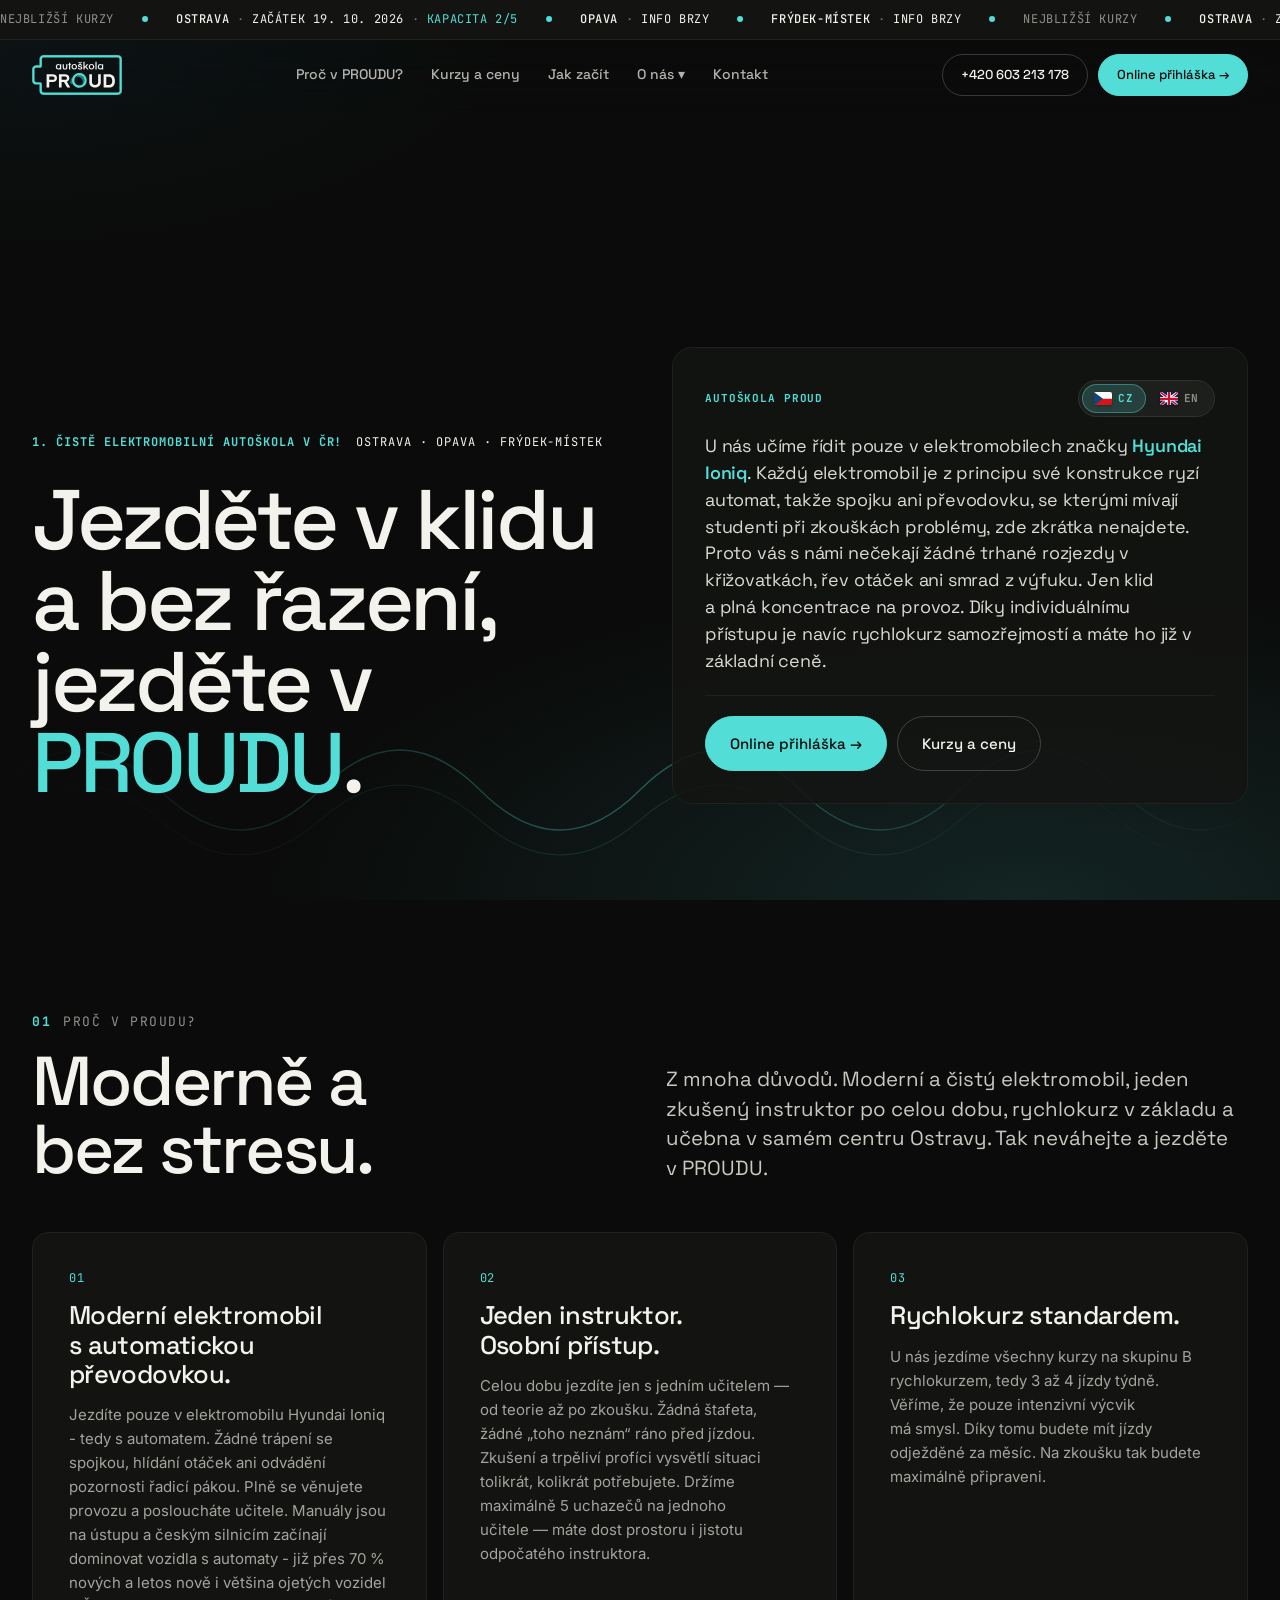
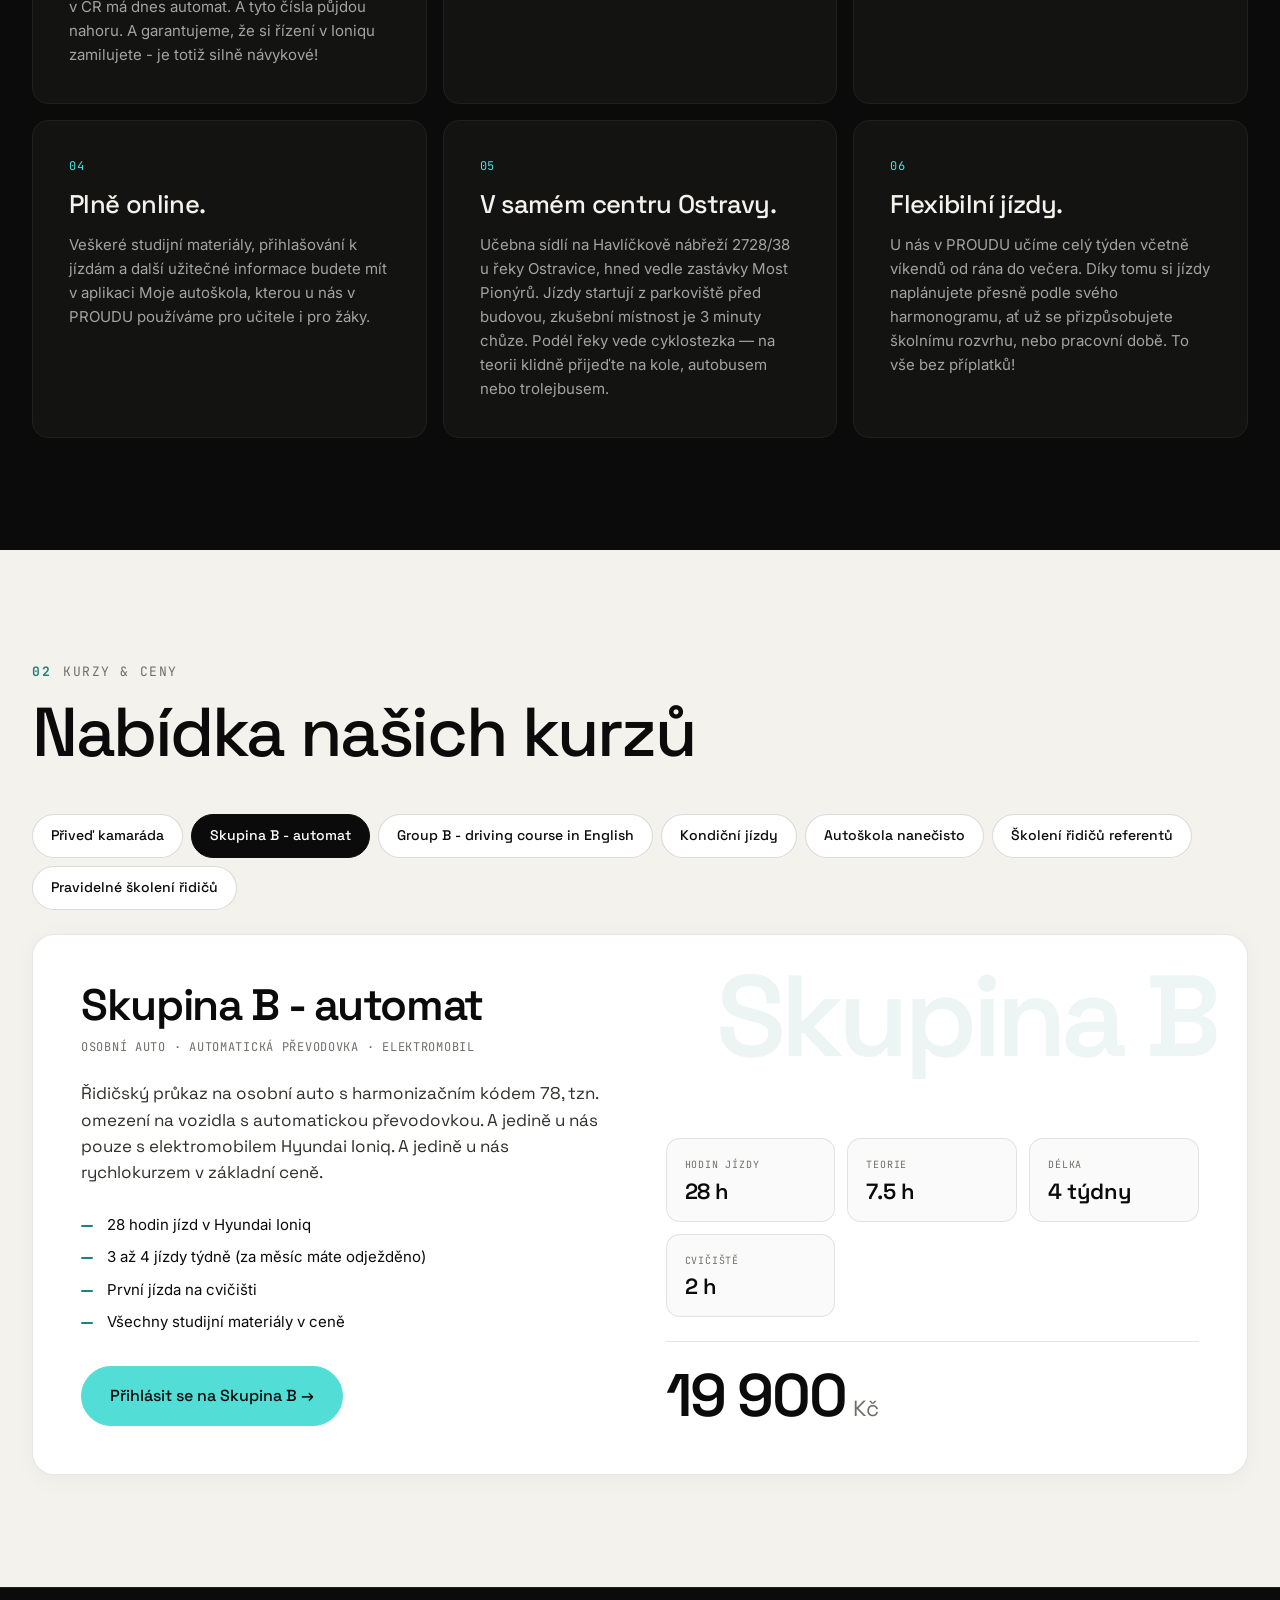
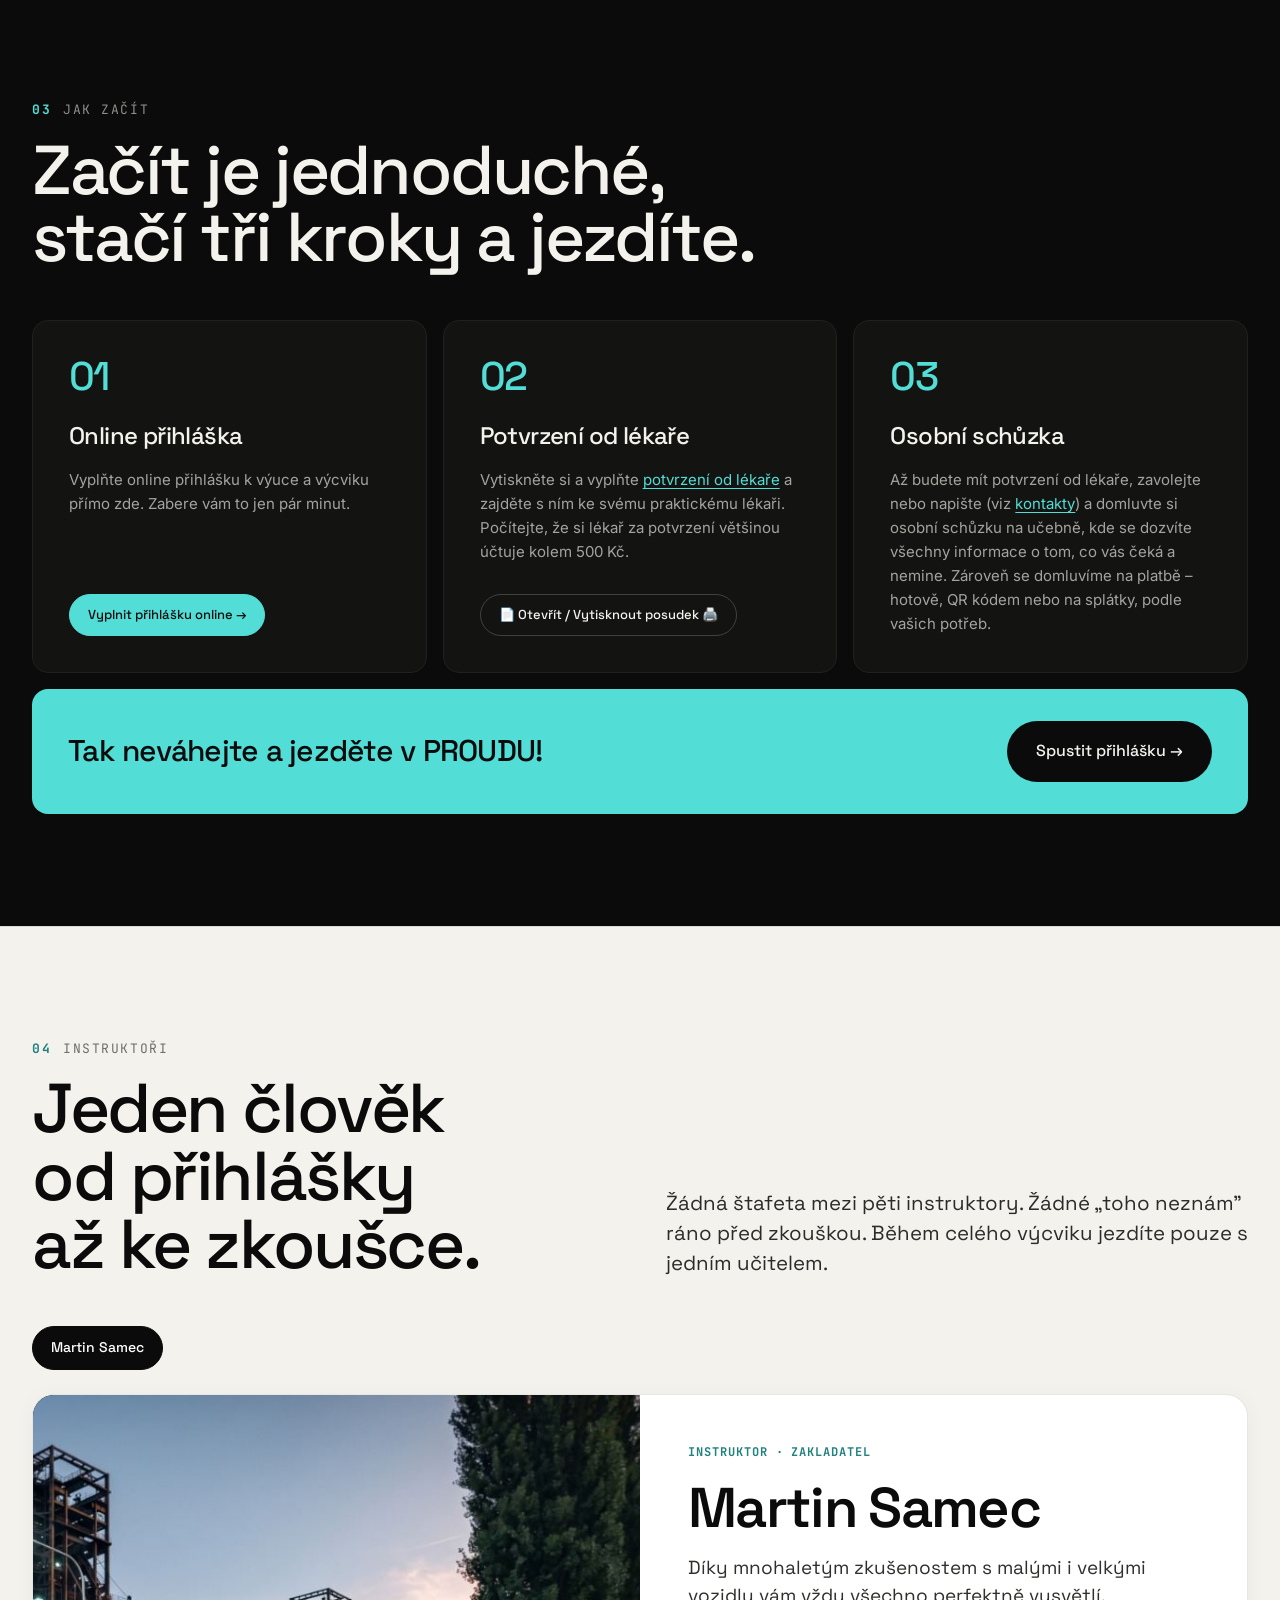
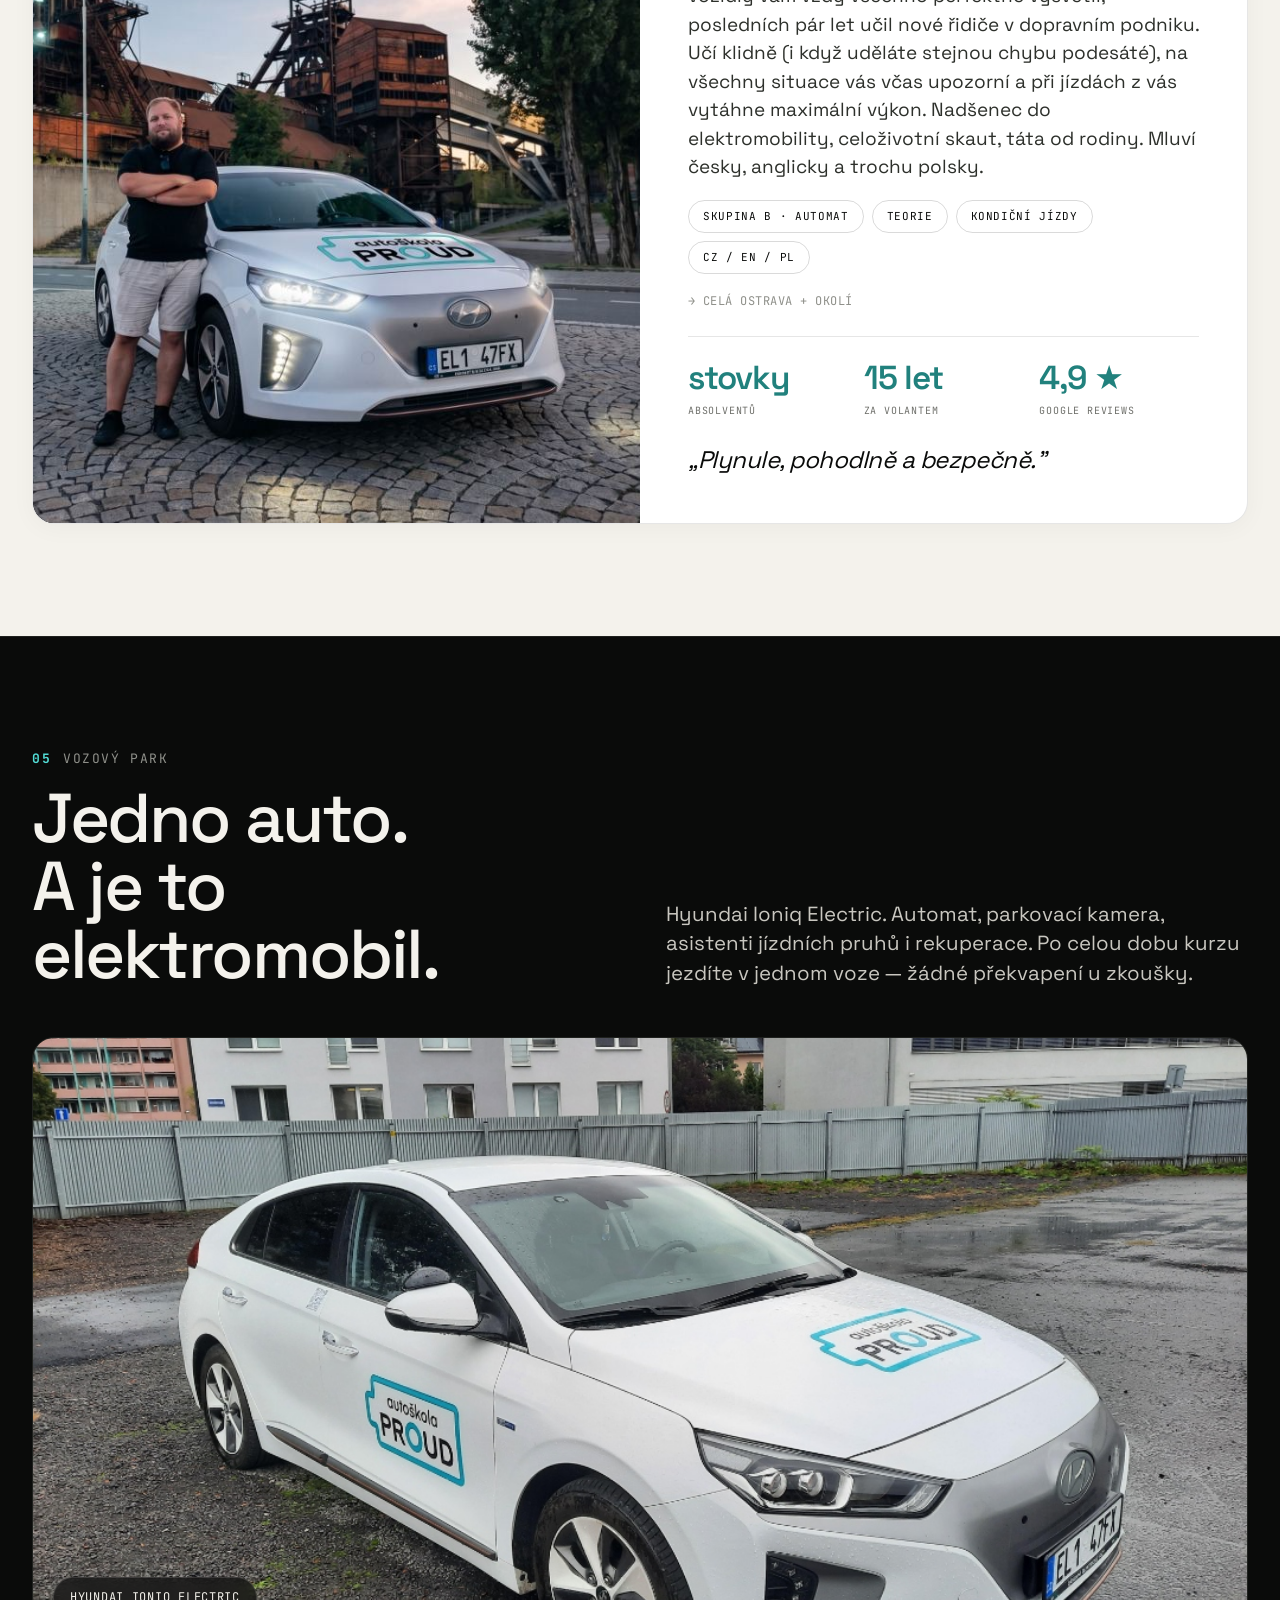
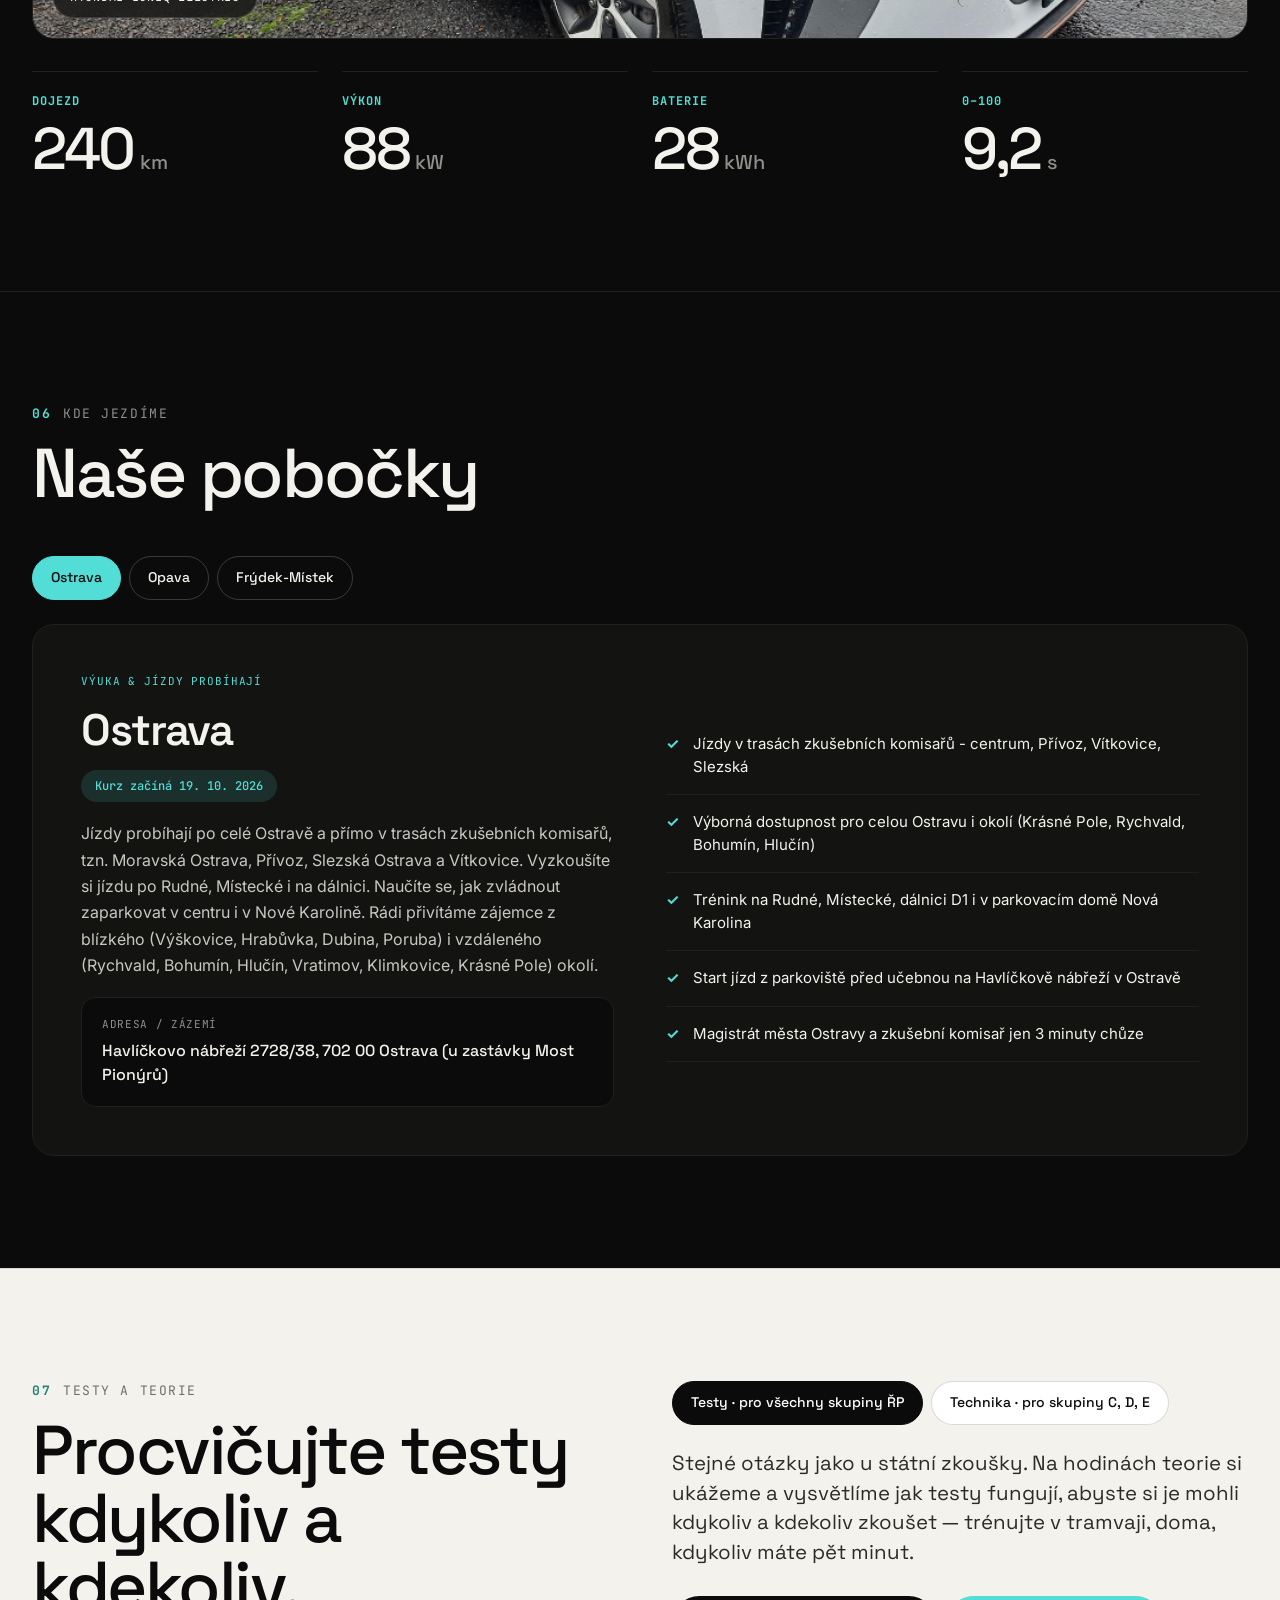
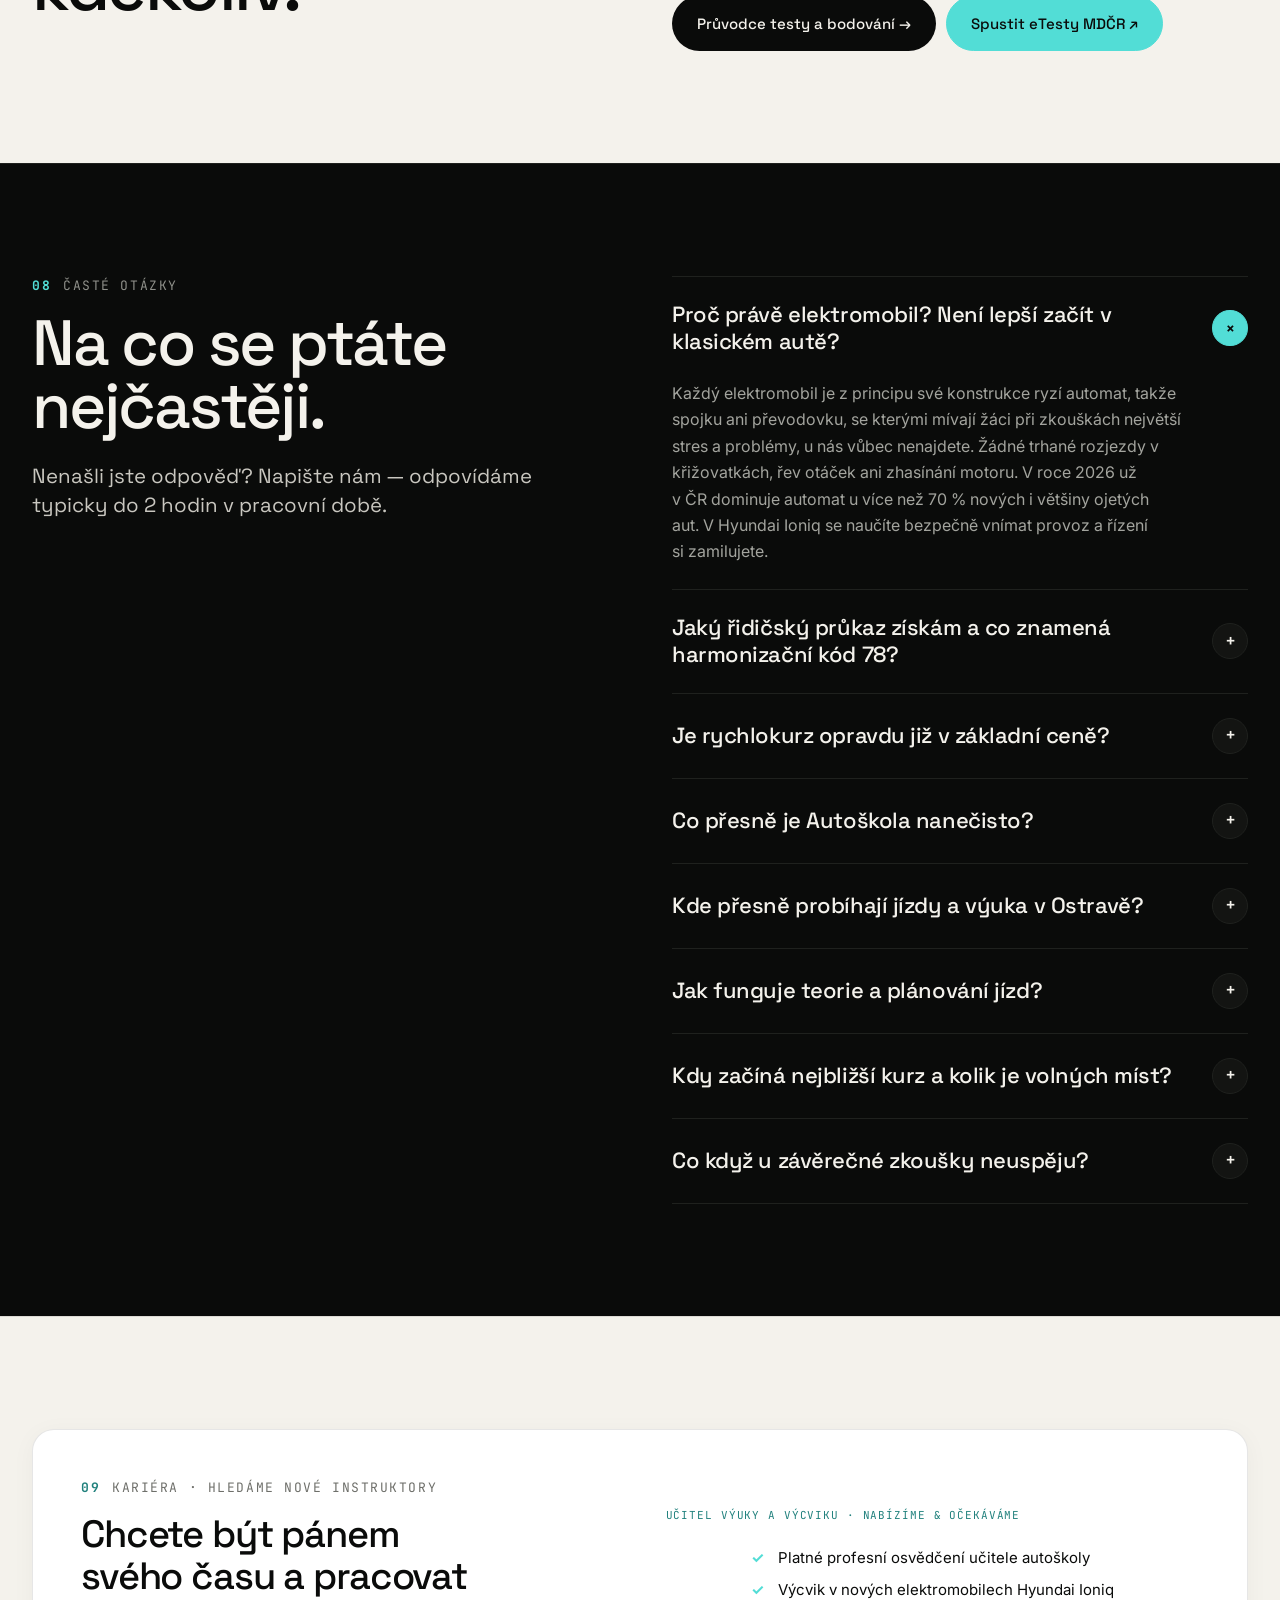
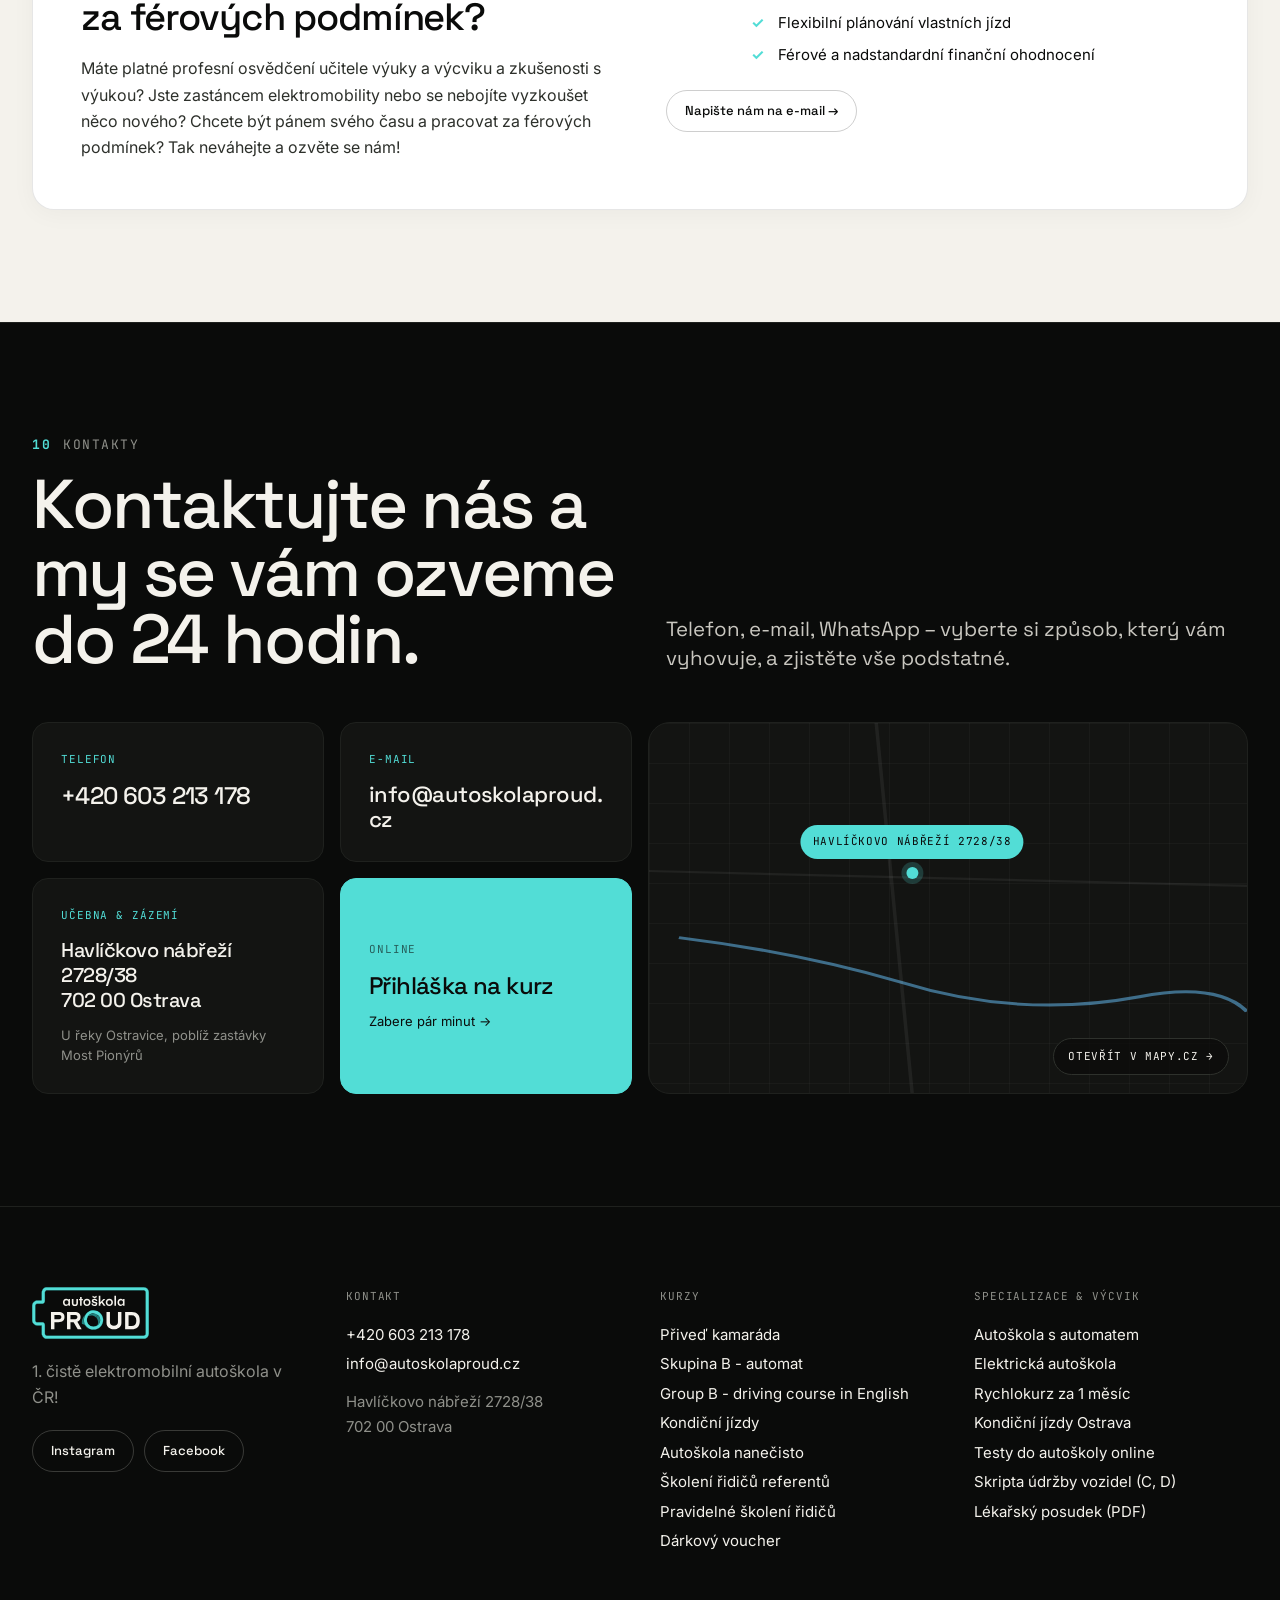
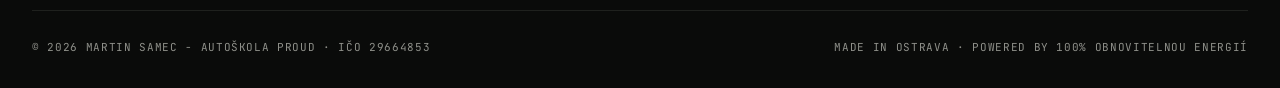
==== commit 05ca4417: "feat: add hero EN language switch, tabs & new bio in Instruktoři, new car photo in fleet, and mobile" ====
--- a/index.html
+++ b/index.html
@@ -231,10 +231,11 @@
 .mmenu-top img{height:36px}
 .mmenu-close{padding:10px 16px;border-radius:999px;border:none;background:var(--volt);color:var(--ink);font-family:var(--m);font-size:11px;letter-spacing:.08em;text-transform:uppercase;cursor:pointer}
 .mmenu-links{flex:1;display:flex;flex-direction:column;justify-content:center;padding:16px 0}
-.mmenu-links a{font-family:var(--d);font-weight:500;font-size:clamp(20px,5vw,26px);letter-spacing:-.025em;color:var(--paper);padding:12px 0;border-bottom:1px solid var(--line)}
-.mmenu-sublinks{display:flex;flex-direction:column;padding-left:18px;border-bottom:1px solid var(--line)}
-.mmenu-sublinks a{font-size:clamp(16px,4vw,19px);color:var(--text2);padding:9px 0;border-bottom:none}
-.mmenu-sublinks a:hover{color:var(--volt)}
+.mmenu-links a,.mmenu-head{font-family:var(--d);font-weight:500;font-size:clamp(20px,5vw,26px);letter-spacing:-.025em;color:var(--paper);padding:12px 0;border-bottom:1px solid var(--line)}
+.mmenu-head{border-bottom:none;padding-bottom:4px}
+.mmenu-sublinks{display:flex;flex-direction:column;padding-left:18px;border-bottom:1px solid var(--line);padding-bottom:10px}
+.mmenu-sublinks a{font-size:clamp(17px,4.2vw,20px);color:var(--volt)!important;padding:8px 0;border-bottom:none}
+.mmenu-sublinks a:hover{color:var(--volt-h)!important}
 .mmenu-actions{display:flex;flex-direction:column;gap:10px}.mmenu-actions .btn{justify-content:center;font-size:16px}
 /* hero */
 .hero{position:relative;overflow:hidden;padding:clamp(150px,18vw,190px) 0 clamp(64px,8vw,96px);min-height:min(100vh,960px);display:flex;flex-direction:column;justify-content:flex-end;background:radial-gradient(ellipse 100% 60% at 80% 100%,rgba(82,221,214,.12),transparent 60%),radial-gradient(ellipse 60% 40% at 0% 0%,rgba(107,197,255,.05),transparent 70%),var(--bg)}
@@ -245,10 +246,17 @@
 .pulse{display:none}
 .hero h1{font-family:var(--d);font-weight:500;font-size:clamp(44px,6.6vw,96px);line-height:.96;letter-spacing:-.04em;margin:0;text-wrap:balance}
 .hero h1 span{color:var(--volt)}
-.hero-aside{background:rgba(19,20,18,.85);border:1px solid var(--line);border-radius:20px;padding:clamp(24px,3vw,32px);display:flex;flex-direction:column;gap:24px}
+.hero-aside{background:rgba(19,20,18,.85);border:1px solid var(--line);border-radius:20px;padding:clamp(24px,3vw,32px);display:flex;flex-direction:column;gap:20px}
+.hero-aside-top{display:flex;align-items:center;justify-content:space-between;gap:12px;margin-bottom:-4px}
+.hero-aside-badge{font-family:var(--m);font-size:11px;letter-spacing:.08em;text-transform:uppercase;color:var(--volt);font-weight:700}
+.lang-switch{display:inline-flex;align-items:center;background:rgba(255,255,255,.05);border:1px solid var(--line2);border-radius:999px;padding:3px;gap:2px}
+.lang-btn{display:inline-flex;align-items:center;gap:6px;padding:5px 11px;border-radius:999px;border:1px solid transparent;background:transparent;color:var(--muted);font-family:var(--m);font-size:11px;font-weight:700;letter-spacing:.06em;cursor:pointer;transition:all .2s ease}
+.lang-btn .flag-icon{border-radius:2px;display:block;box-shadow:0 1px 3px rgba(0,0,0,.3)}
+.lang-btn:hover{color:var(--paper)}
+.lang-btn.active{background:rgba(82,221,214,.18);color:var(--volt);border-color:rgba(82,221,214,.4)}
 .hero-aside p{font-family:var(--d);font-size:clamp(17px,1.4vw,19px);line-height:1.5;letter-spacing:-.01em;margin:0;color:#DCDAD3;text-wrap:pretty}
 .hero-aside p b{color:var(--volt);font-weight:600}
-.hero-actions{display:flex;flex-wrap:wrap;gap:10px;padding-top:24px;border-top:1px solid var(--line)}
+.hero-actions{display:flex;flex-wrap:wrap;gap:10px;padding-top:20px;border-top:1px solid var(--line)}
 /* sections */
 .sec{padding:clamp(72px,9vw,112px) 0;background:var(--bg)}
 .sec.bt{border-top:1px solid var(--line)}
@@ -335,7 +343,7 @@
 /* fleet */
 .fleet-top{padding-top:clamp(56px,7vw,88px);border-top:1px solid var(--line)}
 .fleet-img{position:relative;border-radius:22px;overflow:hidden;border:1px solid var(--line)}
-.fleet-img img{display:block;width:100%;height:clamp(300px,48vw,600px);object-fit:cover;object-position:30% 45%}
+.fleet-img img{display:block;width:100%;height:clamp(300px,48vw,600px);object-fit:cover;object-position:center center}
 .fleet-tag{position:absolute;left:20px;bottom:20px;font-family:var(--m);font-size:12px;letter-spacing:.06em;text-transform:uppercase;background:rgba(10,11,10,.7);-webkit-backdrop-filter:blur(8px);backdrop-filter:blur(8px);padding:10px 16px;border-radius:999px;border:1px solid rgba(244,242,236,.14)}
 .specs{display:grid;grid-template-columns:repeat(auto-fit,minmax(150px,1fr));gap:24px;margin-top:32px}
 .spec{padding-top:20px;border-top:1px solid var(--line)}
@@ -440,13 +448,13 @@
   <div class="wrap nav-inner">
     <a href="#top" class="nav-logo"><img src="assets/proud-logo.svg" alt="Autoškola PROUD" width="90" height="40"></a>
     <div class="nav-links">
-      <a href="#why">Proč PROUD</a>
+      <a href="#why">Proč v PROUDU?</a>
       <a href="#courses">Kurzy a ceny</a>
       <a href="#how">Jak začít</a>
       <div class="nav-drop">
         <button class="nav-drop-btn" type="button" aria-expanded="false">O nás ▾</button>
         <div class="nav-drop-menu">
-          <a href="#instructors">Instruktor</a>
+          <a href="#instructors">Instruktoři</a>
           <a href="#fleet">Vozový park</a>
           <a href="#routes">Pobočky</a>
         </div>
@@ -464,12 +472,12 @@
 <div class="mmenu" id="mmenu">
   <div class="mmenu-top"><img src="assets/proud-logo.svg" alt="Autoškola PROUD"><button class="mmenu-close" id="mclose">Zavřít ✕</button></div>
   <div class="mmenu-links">
-    <a href="#why">Proč PROUD</a>
+    <a href="#why">Proč v PROUDU?</a>
     <a href="#courses">Kurzy a ceny</a>
     <a href="#how">Jak začít</a>
-    <span style="font-family:var(--m);font-size:11px;letter-spacing:.08em;text-transform:uppercase;color:var(--volt);padding-top:10px">O nás</span>
+    <div class="mmenu-head">O nás</div>
     <div class="mmenu-sublinks">
-      <a href="#instructors">Instruktor</a>
+      <a href="#instructors">Instruktoři</a>
       <a href="#fleet">Vozový park</a>
       <a href="#routes">Pobočky</a>
     </div>
@@ -489,12 +497,38 @@
   </svg>
   <div class="wrap hero-grid">
     <div>
-      <div class="hero-meta"><span class="first">1. čistě elektromobilní autoškola v ČR!</span><span>Ostrava · Opava · Frýdek-Místek</span></div>
-      <h1>Jezděte v klidu<br>a bez řazení,<br>jezděte v <span>PROUDU</span>.</h1>
+      <div class="hero-meta"><span class="first" id="heroMetaFirst">1. čistě elektromobilní autoškola v ČR!</span><span id="heroMetaCities">Ostrava · Opava · Frýdek-Místek</span></div>
+      <h1 id="heroHeading">Jezděte v klidu<br>a bez řazení,<br>jezděte v <span>PROUDU</span>.</h1>
     </div>
     <aside class="hero-aside">
-      <p>U nás učíme řídit pouze v elektromobilech značky <b>Hyundai Ioniq</b>. Každý elektromobil je z principu své konstrukce ryzí automat, takže spojku ani převodovku, se kterými mívají studenti při zkouškách problémy, zde zkrátka nenajdete. Proto vás s námi nečekají žádné trhané rozjezdy v křižovatkách, řev otáček ani smrad z výfuku. Jen klid a plná koncentrace na provoz. Díky individuálnímu přístupu je navíc rychlokurz samozřejmostí a máte ho již v základní ceně.</p>
-      <div class="hero-actions"><button class="btn btn-volt" data-open-form>Online přihláška →</button><a href="#courses" class="btn btn-ghost">Kurzy a ceny</a></div>
+      <div class="hero-aside-top">
+        <span class="hero-aside-badge mono">Autoškola PROUD</span>
+        <div class="lang-switch" role="group" aria-label="Jazyk / Language">
+          <button type="button" class="lang-btn active" id="langCsBtn" aria-pressed="true" title="Čeština">
+            <svg class="flag-icon" viewBox="0 0 640 480" width="18" height="13.5" aria-hidden="true">
+              <rect width="640" height="480" fill="#d7141a"/>
+              <rect width="640" height="240" fill="#fff"/>
+              <path d="M0 0l320 240L0 480z" fill="#11457e"/>
+            </svg>
+            <span>CZ</span>
+          </button>
+          <button type="button" class="lang-btn" id="langEnBtn" aria-pressed="false" title="English">
+            <svg class="flag-icon" viewBox="0 0 640 480" width="18" height="13.5" aria-hidden="true">
+              <path fill="#012169" d="M0 0h640v480H0z"/>
+              <path fill="#FFF" d="m75 0 245 180L565 0h75v60L435 240l205 180v60h-75L320 300 75 480H0v-60l205-180L0 60V0h75z"/>
+              <path fill="#C8102E" d="m424 288 216 156v36h-48L376 324h48zm-208-96L0 36V0h48l216 156h-48zm-48 96L0 444v36h48l168-120h-48zm256-96L640 36V0h-48L424 156h48z"/>
+              <path fill="#FFF" d="M256 0h128v480H256zM0 176h640v128H0z"/>
+              <path fill="#C8102E" d="M280 0h80v480h-80zM0 200h640v80H0z"/>
+            </svg>
+            <span>EN</span>
+          </button>
+        </div>
+      </div>
+      <p id="heroDesc">U nás učíme řídit pouze v elektromobilech značky <b>Hyundai Ioniq</b>. Každý elektromobil je z principu své konstrukce ryzí automat, takže spojku ani převodovku, se kterými mívají studenti při zkouškách problémy, zde zkrátka nenajdete. Proto vás s námi nečekají žádné trhané rozjezdy v křižovatkách, řev otáček ani smrad z výfuku. Jen klid a plná koncentrace na provoz. Díky individuálnímu přístupu je navíc rychlokurz samozřejmostí a máte ho již v základní ceně.</p>
+      <div class="hero-actions">
+        <button class="btn btn-volt" id="heroApplyBtn" data-open-form="Skupina B - automat (19 900 Kč)">Online přihláška →</button>
+        <a href="#courses" class="btn btn-ghost" id="heroCoursesBtn">Kurzy a ceny</a>
+      </div>
     </aside>
   </div>
 </header>
@@ -502,7 +536,7 @@
 <section class="sec" id="why">
   <div class="wrap">
     <div class="head">
-      <div><div class="kicker"><span class="n">01</span>Proč PROUD</div><h2 class="h2">Moderně a bez stresu.</h2></div>
+      <div><div class="kicker"><span class="n">01</span>Proč v PROUDU?</div><h2 class="h2">Moderně a bez stresu.</h2></div>
       <p class="lead">Z mnoha důvodů. Moderní a čistý elektromobil, jeden zkušený instruktor po celou dobu, rychlokurz v základu a učebna v samém centru Ostravy. Tak neváhejte a jezděte v PROUDU.</p>
     </div>
     <div class="why-grid">
@@ -554,7 +588,7 @@
       <div><h3>Group B - driving course in English</h3><div class="sub">passenger car · automatic transmission · EV</div>
         <p class="blurb">Driving license for passenger cars with harmonization code 78, meaning restricted to automatic transmission vehicles. And only with us, exclusively in a Hyundai Ioniq electric vehicle. Plus, an intensive course is included in the base price as standard.</p>
         <ul class="dash-list"><li>28 hours of driving lessons in a Hyundai Ioniq</li><li>3 to 4 lessons per week (done driving within a month)</li><li>First lesson on a closed training ground</li><li>All study materials included in the price</li></ul>
-        <button class="btn btn-volt lg" data-open-form="Group B - driving course in English (21 900 Kč)">Sign up for Group B →</button></div>
+        <button class="btn btn-volt lg" data-open-form="Group B - driving course in English (21 900 Kč)" data-open-form-lang="en">Sign up for Group B →</button></div>
       <div class="course-side"><div class="meta-grid"><div class="meta-cell"><div class="l">Hours of driving</div><div class="v">28 h</div></div><div class="meta-cell"><div class="l">Theory</div><div class="v">7.5 h</div></div><div class="meta-cell"><div class="l">Duration</div><div class="v">4 weeks</div></div><div class="meta-cell"><div class="l">Practice ground</div><div class="v">2 h</div></div></div>
         <div class="price"><span class="p">21 900</span><span class="cur">Kč</span></div></div>
     </article>
@@ -609,15 +643,18 @@
 <section class="sec light bt" id="instructors">
   <div class="wrap">
     <div class="head">
-      <div><div class="kicker"><span class="n">04</span>Instruktor</div><h2 class="h2">Jeden člověk od přihlášky až ke zkoušce.</h2></div>
+      <div><div class="kicker"><span class="n">04</span>Instruktoři</div><h2 class="h2">Jeden člověk od přihlášky až ke zkoušce.</h2></div>
       <p class="lead">Žádná štafeta mezi pěti instruktory. Žádné „toho neznám" ráno před zkouškou. Během celého výcviku jezdíte pouze s jedním učitelem.</p>
     </div>
-    <article class="inst">
+    <div class="tabs scroll" data-tabs="instructor" role="tablist">
+      <button class="tab active" data-tab="martin">Martin Samec</button>
+    </div>
+    <article class="inst panel" data-panel="instructor" data-id="martin">
       <div class="inst-photo"><img src="assets/martin.jpg" alt="Martin Samec u Hyundai Ioniq, Dolní oblast Vítkovic" loading="lazy"></div>
       <div class="inst-body">
         <div class="inst-role">Instruktor · zakladatel</div>
         <div class="inst-name">Martin Samec</div>
-        <p class="inst-bio">15 let za volantem, se zkušenostmi s malými i velkými vozidly. Nadšenec do elektromobility. Celoživotní skaut, táta od rodiny. Učí klidně a předvídavě, na nikoho nekřičí (i když uděláte stejnou chybu podesáté) a přesto z Vás vytáhne maximální výkon. Mluví česky, anglicky a trochu polsky.</p>
+        <p class="inst-bio">Díky mnohaletým zkušenostem s malými i velkými vozidly vám vždy všechno perfektně vysvětlí, posledních pár let učil nové řidiče v dopravním podniku. Učí klidně (i když uděláte stejnou chybu podesáté), na všechny situace vás včas upozorní a při jízdách z vás vytáhne maximální výkon. Nadšenec do elektromobility, celoživotní skaut, táta od rodiny. Mluví česky, anglicky a trochu polsky.</p>
         <div class="chips"><span class="chip">Skupina B · automat</span><span class="chip">Teorie</span><span class="chip">Kondiční jízdy</span><span class="chip">CZ / EN / PL</span></div>
         <div class="region">→ Celá Ostrava + okolí</div>
         <div class="inst-stats"><div><div class="sn">stovky</div><div class="sl">absolventů</div></div><div><div class="sn">15 let</div><div class="sl">za volantem</div></div><div><div class="sn">4,9 ★</div><div class="sl">google reviews</div></div></div>
@@ -633,7 +670,7 @@
       <div><div class="kicker"><span class="n">05</span>Vozový park</div><h2 class="h2">Jedno auto.<br>A je to elektromobil.</h2></div>
       <p class="lead">Hyundai Ioniq Electric. Automat, parkovací kamera, asistenti jízdních pruhů i rekuperace. Po celou dobu kurzu jezdíte v jednom voze — žádné překvapení u zkoušky.</p>
     </div>
-    <div class="fleet-img"><img src="assets/martin.jpg" alt="Hyundai Ioniq Electric autoškoly PROUD, Dolní oblast Vítkovic" loading="lazy"><div class="fleet-tag">Hyundai Ioniq Electric</div></div>
+    <div class="fleet-img"><img src="assets/ioniq.jpg" alt="Hyundai Ioniq Electric autoškoly PROUD" loading="lazy"><div class="fleet-tag">Hyundai Ioniq Electric</div></div>
     <div class="specs">
       <div class="spec"><div class="l">Dojezd</div><div class="v">240<span>km</span></div></div>
       <div class="spec"><div class="l">Výkon</div><div class="v">88<span>kW</span></div></div>
@@ -747,29 +784,29 @@
 <div class="modal" id="modal" role="dialog" aria-modal="true" aria-labelledby="modalTitle">
   <div class="modal-box">
     <button class="modal-x" data-close-form title="Zavřít">✕</button>
-    <div class="modal-head"><div class="mono" style="font-size:11px;color:var(--volt)">Oficiální online formulář</div><h3 id="modalTitle">Žádost o přijetí k výuce a výcviku</h3></div>
-    <div class="success"><div class="ok">✓</div><h4>Žádost byla úspěšně odeslána!</h4><p>Děkujeme za vyplnění. Potvrzení jsme zaznamenali a ozveme se vám do 24 hodin s dalším postupem a prvním termínem jízdy.</p><button class="btn btn-volt lg" data-close-form>Zavřít formulář</button></div>
+    <div class="modal-head"><div class="mono" style="font-size:11px;color:var(--volt)" id="modalKicker">Oficiální online formulář</div><h3 id="modalTitle">Žádost o přijetí k výuce a výcviku</h3></div>
+    <div class="success"><div class="ok">✓</div><h4 id="successTitle">Žádost byla úspěšně odeslána!</h4><p id="successDesc">Děkujeme za vyplnění. Potvrzení jsme zaznamenali a ozveme se vám do 24 hodin s dalším postupem a prvním termínem jízdy.</p><button class="btn btn-volt lg" data-close-form id="successBtn">Zavřít formulář</button></div>
     <form id="appForm">
       <div class="fgrid">
-        <label class="field">Pobočka (Město) *<select name="pobocka"><option value="Ostrava">Ostrava (začátek 19. 10. 2026)</option></select></label>
-        <label class="field">Vybraný kurz *<select name="kurz" id="kurzSelect"><option>Skupina B - automat (19 900 Kč)</option><option>Group B - driving course in English (21 900 Kč)</option><option>Kondiční jízdy (1 200 Kč / lekce)</option><option>Autoškola nanečisto (ZDARMA)</option></select></label>
-        <label class="field">Jméno *<input type="text" name="jmeno" required placeholder="Jan"></label>
-        <label class="field">Příjmení (titul) *<input type="text" name="prijmeni" required placeholder="Novák"></label>
-        <label class="field">Datum narození *<input type="date" name="datumNarozeni" required></label>
-        <label class="field">Místo narození *<input type="text" name="mistoNarozeni" required placeholder="Ostrava"></label>
-        <label class="field">Rodné číslo *<input type="text" name="rodneCislo" required placeholder="010203/1234"></label>
-        <label class="field">Státní občanství *<select name="statniObcanstvi" id="obcSelect"><option>České</option><option>Slovenské</option><option>Ukrajinské</option><option>Jiné</option></select></label>
-        <label class="field" id="obcJine" hidden>Upřesněte občanství *<input type="text" name="statniObcanstviJine" placeholder="Stát"></label>
-        <label class="field">Číslo dokladu totožnosti *<input type="text" name="cisloDokladu" required placeholder="Občanský průkaz / pas"></label>
-        <label class="field">Doklad vydal (úřad) *<input type="text" name="dokladVydal" required placeholder="Magistrát města Ostravy"></label>
-        <label class="field full">Adresa trvalého bydliště *<input type="text" name="adresa" required placeholder="Ulice, číslo popisné, město, PSČ"></label>
-        <label class="field">Telefon *<input type="tel" name="telefon" required placeholder="+420 603 213 178"></label>
-        <label class="field">Email *<input type="email" name="email" required placeholder="jan.novak@email.cz"></label>
-        <label class="field full">Doplňující informace (volitelné)<textarea name="dopljujiciInfo" rows="3" placeholder="Preferované časy jízd, dotazy apod."></textarea></label>
+        <label class="field" id="fBranchLabel">Pobočka (Město) *<select name="pobocka" id="pobockaSelect"><option value="Ostrava">Ostrava (začátek 19. 10. 2026)</option></select></label>
+        <label class="field" id="fCourseLabel">Vybraný kurz *<select name="kurz" id="kurzSelect"><option>Skupina B - automat (19 900 Kč)</option><option>Group B - driving course in English (21 900 Kč)</option><option>Kondiční jízdy (1 200 Kč / lekce)</option><option>Autoškola nanečisto (ZDARMA)</option></select></label>
+        <label class="field" id="fNameLabel">Jméno *<input type="text" name="jmeno" required placeholder="Jan" id="fNameInput"></label>
+        <label class="field" id="fSurnameLabel">Příjmení (titul) *<input type="text" name="prijmeni" required placeholder="Novák" id="fSurnameInput"></label>
+        <label class="field" id="fDobLabel">Datum narození *<input type="date" name="datumNarozeni" required id="fDobInput"></label>
+        <label class="field" id="fPobLabel">Místo narození *<input type="text" name="mistoNarozeni" required placeholder="Ostrava" id="fPobInput"></label>
+        <label class="field" id="fPinLabel">Rodné číslo *<input type="text" name="rodneCislo" required placeholder="010203/1234" id="fPinInput"></label>
+        <label class="field" id="fCitLabel">Státní občanství *<select name="statniObcanstvi" id="obcSelect"><option>České</option><option>Slovenské</option><option>Ukrajinské</option><option>Jiné</option></select></label>
+        <label class="field" id="obcJine" hidden><span id="fCitOtherLabel">Upřesněte občanství *</span><input type="text" name="statniObcanstviJine" placeholder="Stát" id="fCitOtherInput"></label>
+        <label class="field" id="fIdNumLabel">Číslo dokladu totožnosti *<input type="text" name="cisloDokladu" required placeholder="Občanský průkaz / pas" id="fIdNumInput"></label>
+        <label class="field" id="fIdIssLabel">Doklad vydal (úřad) *<input type="text" name="dokladVydal" required placeholder="Magistrát města Ostravy" id="fIdIssInput"></label>
+        <label class="field full" id="fAddrLabel">Adresa trvalého bydliště *<input type="text" name="adresa" required placeholder="Ulice, číslo popisné, město, PSČ" id="fAddrInput"></label>
+        <label class="field" id="fPhoneLabel">Telefon *<input type="tel" name="telefon" required placeholder="+420 603 213 178" id="fPhoneInput"></label>
+        <label class="field" id="fEmailLabel">Email *<input type="email" name="email" required placeholder="jan.novak@email.cz" id="fEmailInput"></label>
+        <label class="field full" id="fNoteLabel">Doplňující informace (volitelné)<textarea name="dopljujiciInfo" rows="3" placeholder="Preferované časy jízd, dotazy apod." id="fNoteInput"></textarea></label>
       </div>
-      <div class="decl"><b>Čestné prohlášení</b>Vyplněním tohoto formuláře čestně prohlašuji, že nejsem nezpůsobilým k právním úkonům, že mi nebyl uložen zákaz činnosti spočívající v zákazu řízení motorových vozidel, případně, že pominula doba stanovená pro pozbytí řidičského oprávnění podle zvláštního zákona 2), v případě rozšíření řidičského oprávnění splňuji další podmínky k udělení řidičského oprávnění podle zvláštního zákona 3), že netrpím tělesnou nebo duševní vadou, která by mne činila nezpůsobilým k řízení motorových vozidel a že všechny uvedené údaje jsou pravdivé.</div>
-      <label class="agree"><input type="checkbox" name="souhlas" id="souhlas">Potvrzuji pravdivost údajů a souhlasím s čestným prohlášením *</label>
-      <div class="form-actions"><button type="button" class="btn btn-ghost" data-close-form>Zrušit</button><button type="submit" class="btn btn-volt lg">Odeslat žádost o přijetí →</button></div>
+      <div class="decl" id="modalDecl"><b>Čestné prohlášení</b>Vyplněním tohoto formuláře čestně prohlašuji, že nejsem nezpůsobilým k právním úkonům, že mi nebyl uložen zákaz činnosti spočívající v zákazu řízení motorových vozidel, případně, že pominula doba stanovená pro pozbytí řidičského oprávnění podle zvláštního zákona 2), v případě rozšíření řidičského oprávnění splňuji další podmínky k udělení řidičského oprávnění podle zvláštního zákona 3), že netrpím tělesnou nebo duševní vadou, která by mne činila nezpůsobilým k řízení motorových vozidel a že všechny uvedené údaje jsou pravdivé.</div>
+      <label class="agree" id="modalAgreeLabel"><input type="checkbox" name="souhlas" id="souhlas"><span id="modalAgreeText">Potvrzuji pravdivost údajů a souhlasím s čestným prohlášením *</span></label>
+      <div class="form-actions"><button type="button" class="btn btn-ghost" data-close-form id="modalCancelBtn">Zrušit</button><button type="submit" class="btn btn-volt lg" id="modalSubmitBtn">Odeslat žádost o přijetí →</button></div>
     </form>
   </div>
 </div>
@@ -820,12 +857,151 @@
       if(!was){it.classList.add('open');it.querySelector('.faq-q').setAttribute('aria-expanded','true')}
     });
   });
-  // application modal
+
+  // hero language toggle
+  var currentHeroLang = 'cs';
+  var langCsBtn = document.getElementById('langCsBtn');
+  var langEnBtn = document.getElementById('langEnBtn');
+  var heroMetaFirst = document.getElementById('heroMetaFirst');
+  var heroHeading = document.getElementById('heroHeading');
+  var heroDesc = document.getElementById('heroDesc');
+  var heroApplyBtn = document.getElementById('heroApplyBtn');
+  var heroCoursesBtn = document.getElementById('heroCoursesBtn');
+
+  var setHeroLang = function(lang){
+    currentHeroLang = lang;
+    var isEn = lang === 'en';
+    if(langCsBtn) {
+      langCsBtn.classList.toggle('active', !isEn);
+      langCsBtn.setAttribute('aria-pressed', (!isEn).toString());
+    }
+    if(langEnBtn) {
+      langEnBtn.classList.toggle('active', isEn);
+      langEnBtn.setAttribute('aria-pressed', isEn.toString());
+    }
+    if(heroMetaFirst) {
+      heroMetaFirst.textContent = isEn ? '1st all-electric driving school in Czechia!' : '1. čistě elektromobilní autoškola v ČR!';
+    }
+    if(heroHeading) {
+      heroHeading.innerHTML = isEn
+        ? 'Drive smoothly<br>and without shifting,<br>drive in <span>PROUD</span>.'
+        : 'Jezděte v klidu<br>a bez řazení,<br>jezděte v <span>PROUDU</span>.';
+    }
+    if(heroDesc) {
+      heroDesc.innerHTML = isEn
+        ? 'We teach driving exclusively in <b>Hyundai Ioniq</b> electric vehicles. Every electric car is by design a pure automatic, so you simply won\'t find a clutch or gearbox here, which students often struggle with during driving tests. With us, no jerky starts at intersections, no roaring engine revs, and no exhaust fumes. Just peace of mind and complete focus on the road. Thanks to our personalized approach, an intensive course is standard and included in the base price.'
+        : 'U nás učíme řídit pouze v elektromobilech značky <b>Hyundai Ioniq</b>. Každý elektromobil je z principu své konstrukce ryzí automat, takže spojku ani převodovku, se kterými mívají studenti při zkouškách problémy, zde zkrátka nenajdete. Proto vás s námi nečekají žádné trhané rozjezdy v křižovatkách, řev otáček ani smrad z výfuku. Jen klid a plná koncentrace na provoz. Díky individuálnímu přístupu je navíc rychlokurz samozřejmostí a máte ho již v základní ceně.';
+    }
+    if(heroApplyBtn) {
+      heroApplyBtn.textContent = isEn ? 'Online application →' : 'Online přihláška →';
+      if(isEn) {
+        heroApplyBtn.setAttribute('data-open-form', 'Group B - driving course in English (21 900 Kč)');
+        heroApplyBtn.setAttribute('data-open-form-lang', 'en');
+      } else {
+        heroApplyBtn.setAttribute('data-open-form', 'Skupina B - automat (19 900 Kč)');
+        heroApplyBtn.setAttribute('data-open-form-lang', 'cs');
+      }
+    }
+    if(heroCoursesBtn) {
+      heroCoursesBtn.textContent = isEn ? 'Courses & pricing' : 'Kurzy a ceny';
+    }
+  };
+
+  if(langCsBtn) langCsBtn.addEventListener('click', function(){ setHeroLang('cs'); });
+  if(langEnBtn) langEnBtn.addEventListener('click', function(){ setHeroLang('en'); });
+
+  if(heroCoursesBtn) {
+    heroCoursesBtn.addEventListener('click', function(e){
+      e.preventDefault();
+      var targetTabId = currentHeroLang === 'en' ? 'b-en' : 'b';
+      var courseTabs = document.querySelector('[data-tabs="course"]');
+      if(courseTabs) {
+        var targetBtn = courseTabs.querySelector('[data-tab="'+targetTabId+'"]');
+        if(targetBtn) targetBtn.click();
+      }
+      var targetSection = document.getElementById('courses');
+      if(targetSection) targetSection.scrollIntoView({behavior:'smooth'});
+    });
+  }
+
+  // application modal & language
   var modal=document.getElementById('modal'),form=document.getElementById('appForm'),kurz=document.getElementById('kurzSelect');
-  var openForm=function(k){closeMenu();modal.classList.remove('sent');if(k)kurz.value=k;modal.classList.add('open');document.body.style.overflow='hidden';
-    if(window.trackGAEvent)window.trackGAEvent('begin_checkout',{course:k||null})};
+  var modalKicker=document.getElementById('modalKicker'),modalTitle=document.getElementById('modalTitle');
+  var fBranchLabel=document.getElementById('fBranchLabel'),pobockaSelect=document.getElementById('pobockaSelect');
+  var fCourseLabel=document.getElementById('fCourseLabel');
+  var fNameLabel=document.getElementById('fNameLabel'),fNameInput=document.getElementById('fNameInput');
+  var fSurnameLabel=document.getElementById('fSurnameLabel'),fSurnameInput=document.getElementById('fSurnameInput');
+  var fDobLabel=document.getElementById('fDobLabel'),fPobLabel=document.getElementById('fPobLabel'),fPobInput=document.getElementById('fPobInput');
+  var fPinLabel=document.getElementById('fPinLabel'),fPinInput=document.getElementById('fPinInput');
+  var fCitLabel=document.getElementById('fCitLabel'),fCitOtherLabel=document.getElementById('fCitOtherLabel'),fCitOtherInput=document.getElementById('fCitOtherInput');
+  var fIdNumLabel=document.getElementById('fIdNumLabel'),fIdNumInput=document.getElementById('fIdNumInput');
+  var fIdIssLabel=document.getElementById('fIdIssLabel'),fIdIssInput=document.getElementById('fIdIssInput');
+  var fAddrLabel=document.getElementById('fAddrLabel'),fAddrInput=document.getElementById('fAddrInput');
+  var fPhoneLabel=document.getElementById('fPhoneLabel'),fPhoneInput=document.getElementById('fPhoneInput');
+  var fEmailLabel=document.getElementById('fEmailLabel'),fEmailInput=document.getElementById('fEmailInput');
+  var fNoteLabel=document.getElementById('fNoteLabel'),fNoteInput=document.getElementById('fNoteInput');
+  var modalDecl=document.getElementById('modalDecl'),modalAgreeText=document.getElementById('modalAgreeText');
+  var modalCancelBtn=document.getElementById('modalCancelBtn'),modalSubmitBtn=document.getElementById('modalSubmitBtn');
+  var successTitle=document.getElementById('successTitle'),successDesc=document.getElementById('successDesc'),successBtn=document.getElementById('successBtn');
+
+  var setModalLang = function(lang){
+    var isEn = lang === 'en';
+    if(modalKicker) modalKicker.textContent = isEn ? 'Official Online Form' : 'Oficiální online formulář';
+    if(modalTitle) modalTitle.textContent = isEn ? 'Application for Driver Training & Education' : 'Žádost o přijetí k výuce a výcviku';
+    if(fBranchLabel && fBranchLabel.childNodes[0]) fBranchLabel.childNodes[0].nodeValue = isEn ? 'Branch (City) *' : 'Pobočka (Město) *';
+    if(pobockaSelect) pobockaSelect.options[0].text = isEn ? 'Ostrava (starting Oct 19, 2026)' : 'Ostrava (začátek 19. 10. 2026)';
+    if(fCourseLabel && fCourseLabel.childNodes[0]) fCourseLabel.childNodes[0].nodeValue = isEn ? 'Selected course *' : 'Vybraný kurz *';
+    if(fNameLabel && fNameLabel.childNodes[0]) fNameLabel.childNodes[0].nodeValue = isEn ? 'First name *' : 'Jméno *';
+    if(fNameInput) fNameInput.placeholder = isEn ? 'John' : 'Jan';
+    if(fSurnameLabel && fSurnameLabel.childNodes[0]) fSurnameLabel.childNodes[0].nodeValue = isEn ? 'Last name *' : 'Příjmení (titul) *';
+    if(fSurnameInput) fSurnameInput.placeholder = isEn ? 'Smith' : 'Novák';
+    if(fDobLabel && fDobLabel.childNodes[0]) fDobLabel.childNodes[0].nodeValue = isEn ? 'Date of birth *' : 'Datum narození *';
+    if(fPobLabel && fPobLabel.childNodes[0]) fPobLabel.childNodes[0].nodeValue = isEn ? 'Place of birth *' : 'Místo narození *';
+    if(fPobInput) fPobInput.placeholder = isEn ? 'City, Country' : 'Ostrava';
+    if(fPinLabel && fPinLabel.childNodes[0]) fPinLabel.childNodes[0].nodeValue = isEn ? 'Birth / ID number *' : 'Rodné číslo *';
+    if(fPinInput) fPinInput.placeholder = isEn ? 'Personal identification number' : '010203/1234';
+    if(fCitLabel && fCitLabel.childNodes[0]) fCitLabel.childNodes[0].nodeValue = isEn ? 'Citizenship / Nationality *' : 'Státní občanství *';
+    if(fCitOtherLabel) fCitOtherLabel.textContent = isEn ? 'Specify citizenship *' : 'Upřesněte občanství *';
+    if(fCitOtherInput) fCitOtherInput.placeholder = isEn ? 'Country' : 'Stát';
+    if(fIdNumLabel && fIdNumLabel.childNodes[0]) fIdNumLabel.childNodes[0].nodeValue = isEn ? 'ID / Passport number *' : 'Číslo dokladu totožnosti *';
+    if(fIdNumInput) fIdNumInput.placeholder = isEn ? 'Passport / National ID' : 'Občanský průkaz / pas';
+    if(fIdIssLabel && fIdIssLabel.childNodes[0]) fIdIssLabel.childNodes[0].nodeValue = isEn ? 'Issued by (authority) *' : 'Doklad vydal (úřad) *';
+    if(fIdIssInput) fIdIssInput.placeholder = isEn ? 'Issuing authority' : 'Magistrát města Ostravy';
+    if(fAddrLabel && fAddrLabel.childNodes[0]) fAddrLabel.childNodes[0].nodeValue = isEn ? 'Permanent address *' : 'Adresa trvalého bydliště *';
+    if(fAddrInput) fAddrInput.placeholder = isEn ? 'Street, house number, city, ZIP code' : 'Ulice, číslo popisné, město, PSČ';
+    if(fPhoneLabel && fPhoneLabel.childNodes[0]) fPhoneLabel.childNodes[0].nodeValue = isEn ? 'Phone number *' : 'Telefon *';
+    if(fEmailLabel && fEmailLabel.childNodes[0]) fEmailLabel.childNodes[0].nodeValue = isEn ? 'Email *' : 'Email *';
+    if(fNoteLabel && fNoteLabel.childNodes[0]) fNoteLabel.childNodes[0].nodeValue = isEn ? 'Additional information (optional)' : 'Doplňující informace (volitelné)';
+    if(fNoteInput) fNoteInput.placeholder = isEn ? 'Preferred schedule, questions, etc.' : 'Preferované časy jízd, dotazy apod.';
+    if(modalDecl) {
+      modalDecl.innerHTML = isEn
+        ? '<b>Solemn Declaration</b>By submitting this application, I solemnly declare that I am legally competent, have not been disqualified from driving motor vehicles, meet all legal health and fitness requirements under applicable Czech law, and that all provided information is accurate and complete.'
+        : '<b>Čestné prohlášení</b>Vyplněním tohoto formuláře čestně prohlašuji, že nejsem nezpůsobilým k právním úkonům, že mi nebyl uložen zákaz činnosti spočívající v zákazu řízení motorových vozidel, případně, že pominula doba stanovená pro pozbytí řidičského oprávnění podle zvláštního zákona 2), v případě rozšíření řidičského oprávnění splňuji další podmínky k udělení řidičského oprávnění podle zvláštního zákona 3), že netrpím tělesnou nebo duševní vadou, která by mne činila nezpůsobilým k řízení motorových vozidel a že všechny uvedené údaje jsou pravdivé.';
+    }
+    if(modalAgreeText) modalAgreeText.textContent = isEn ? 'I confirm the accuracy of the data and agree with the solemn declaration *' : 'Potvrzuji pravdivost údajů a souhlasím s čestným prohlášením *';
+    if(modalCancelBtn) modalCancelBtn.textContent = isEn ? 'Cancel' : 'Zrušit';
+    if(modalSubmitBtn) modalSubmitBtn.textContent = isEn ? 'Submit application →' : 'Odeslat žádost o přijetí →';
+    if(successTitle) successTitle.textContent = isEn ? 'Application submitted successfully!' : 'Žádost byla úspěšně odeslána!';
+    if(successDesc) successDesc.textContent = isEn ? 'Thank you for signing up. We have received your application and will contact you within 24 hours.' : 'Děkujeme za vyplnění. Potvrzení jsme zaznamenali a ozveme se vám do 24 hodin s dalším postupem a prvním termínem jízdy.';
+    if(successBtn) successBtn.textContent = isEn ? 'Close form' : 'Zavřít formulář';
+  };
+
+  var openForm=function(k, lang){
+    closeMenu();
+    modal.classList.remove('sent');
+    var targetLang = lang || (k && k.indexOf('English') !== -1 ? 'en' : currentHeroLang);
+    setModalLang(targetLang);
+    if(k) kurz.value=k;
+    modal.classList.add('open');
+    document.body.style.overflow='hidden';
+    if(window.trackGAEvent)window.trackGAEvent('begin_checkout',{course:k||null});
+  };
   var closeForm=function(){modal.classList.remove('open');document.body.style.overflow=''};
-  document.querySelectorAll('[data-open-form]').forEach(function(b){b.addEventListener('click',function(){openForm(b.getAttribute('data-open-form'))})});
+  document.querySelectorAll('[data-open-form]').forEach(function(b){
+    b.addEventListener('click',function(){
+      openForm(b.getAttribute('data-open-form'), b.getAttribute('data-open-form-lang'));
+    });
+  });
   document.querySelectorAll('[data-close-form]').forEach(function(b){b.addEventListener('click',closeForm)});
   modal.addEventListener('click',function(e){if(e.target===modal)closeForm()});
   document.addEventListener('keydown',function(e){if(e.key==='Escape'){closeForm();closeMenu()}});
@@ -833,7 +1009,10 @@
   obc.addEventListener('change',function(){var on=obc.value==='Jiné';jine.hidden=!on;jine.querySelector('input').required=on});
   form.addEventListener('submit',function(e){
     e.preventDefault();
-    if(!document.getElementById('souhlas').checked){alert('Pro odeslání přihlášky je nutné potvrdit čestné prohlášení.');return}
+    if(!document.getElementById('souhlas').checked){
+      alert(currentHeroLang==='en' ? 'Please confirm the solemn declaration.' : 'Pro odeslání přihlášky je nutné potvrdit čestné prohlášení.');
+      return;
+    }
     if(window.trackGAEvent)window.trackGAEvent('generate_lead',{course:kurz.value});
     modal.classList.add('sent');form.reset();jine.hidden=true;
   });
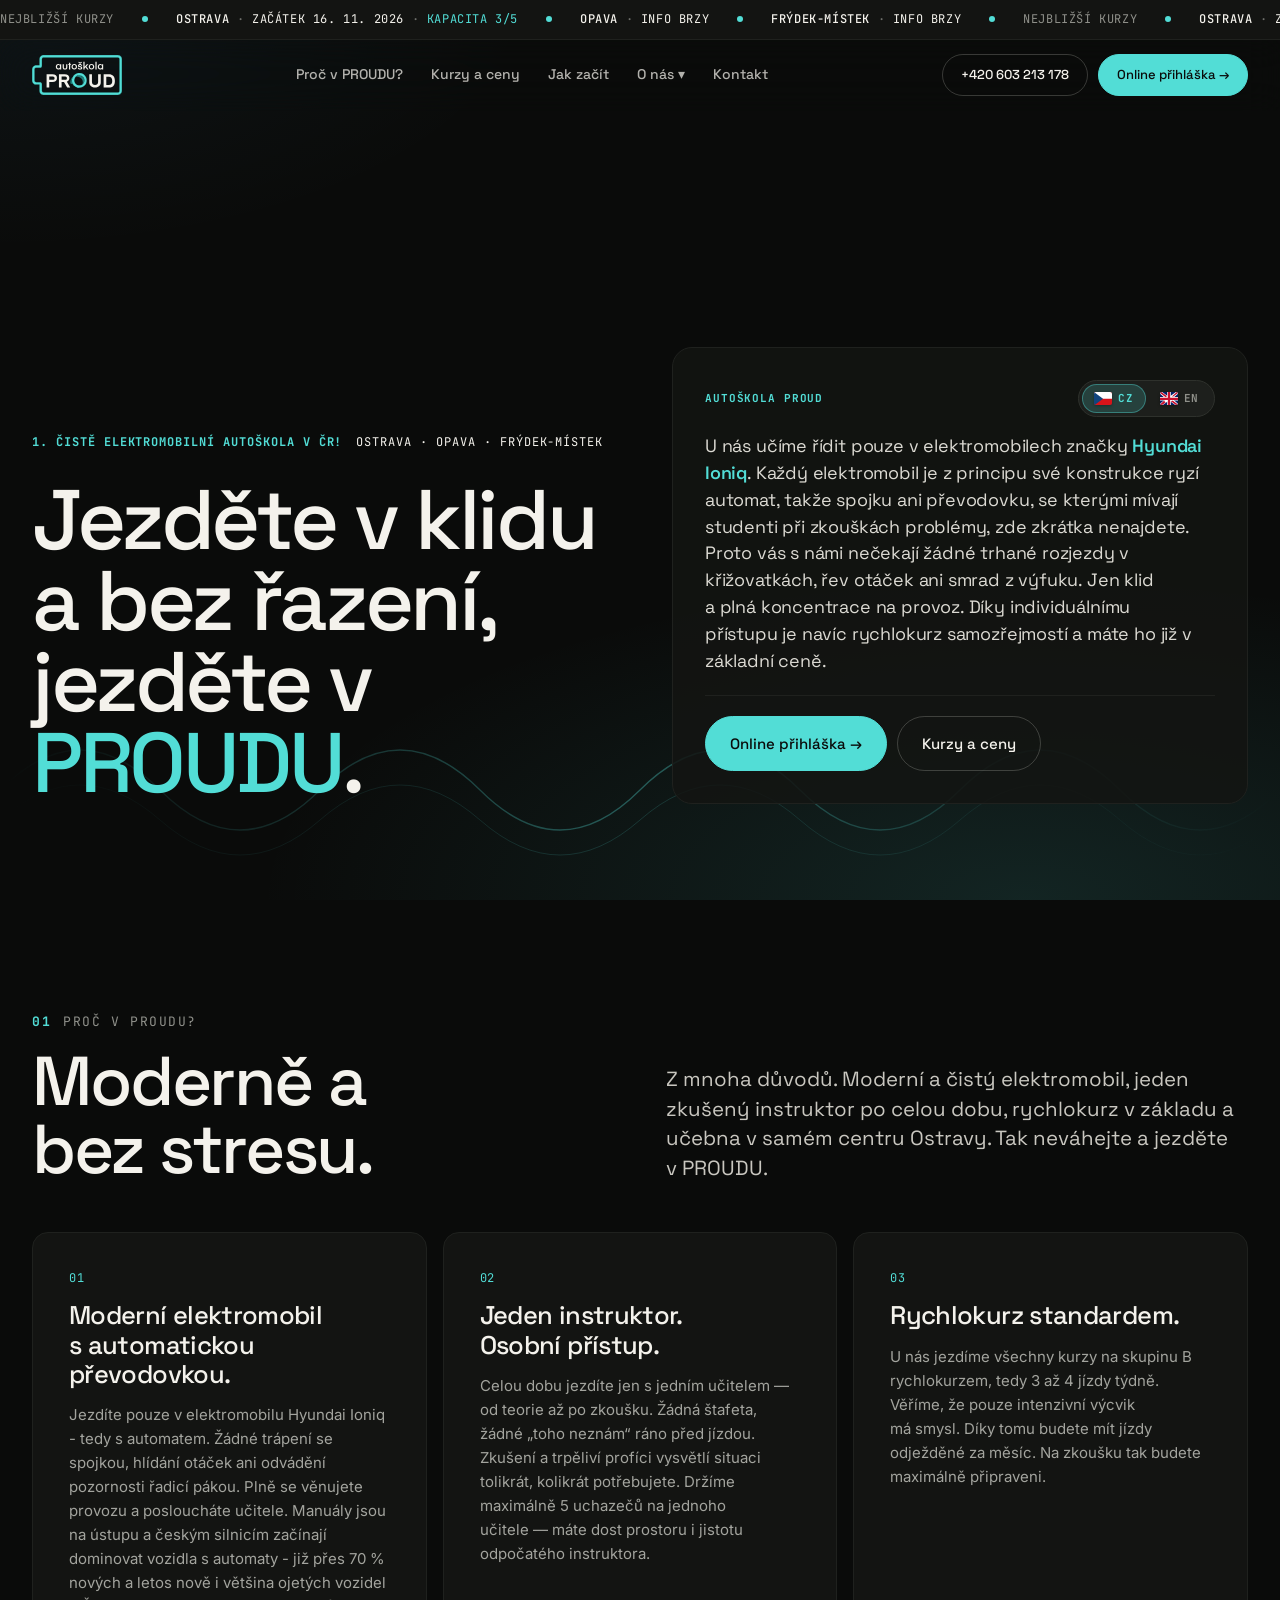
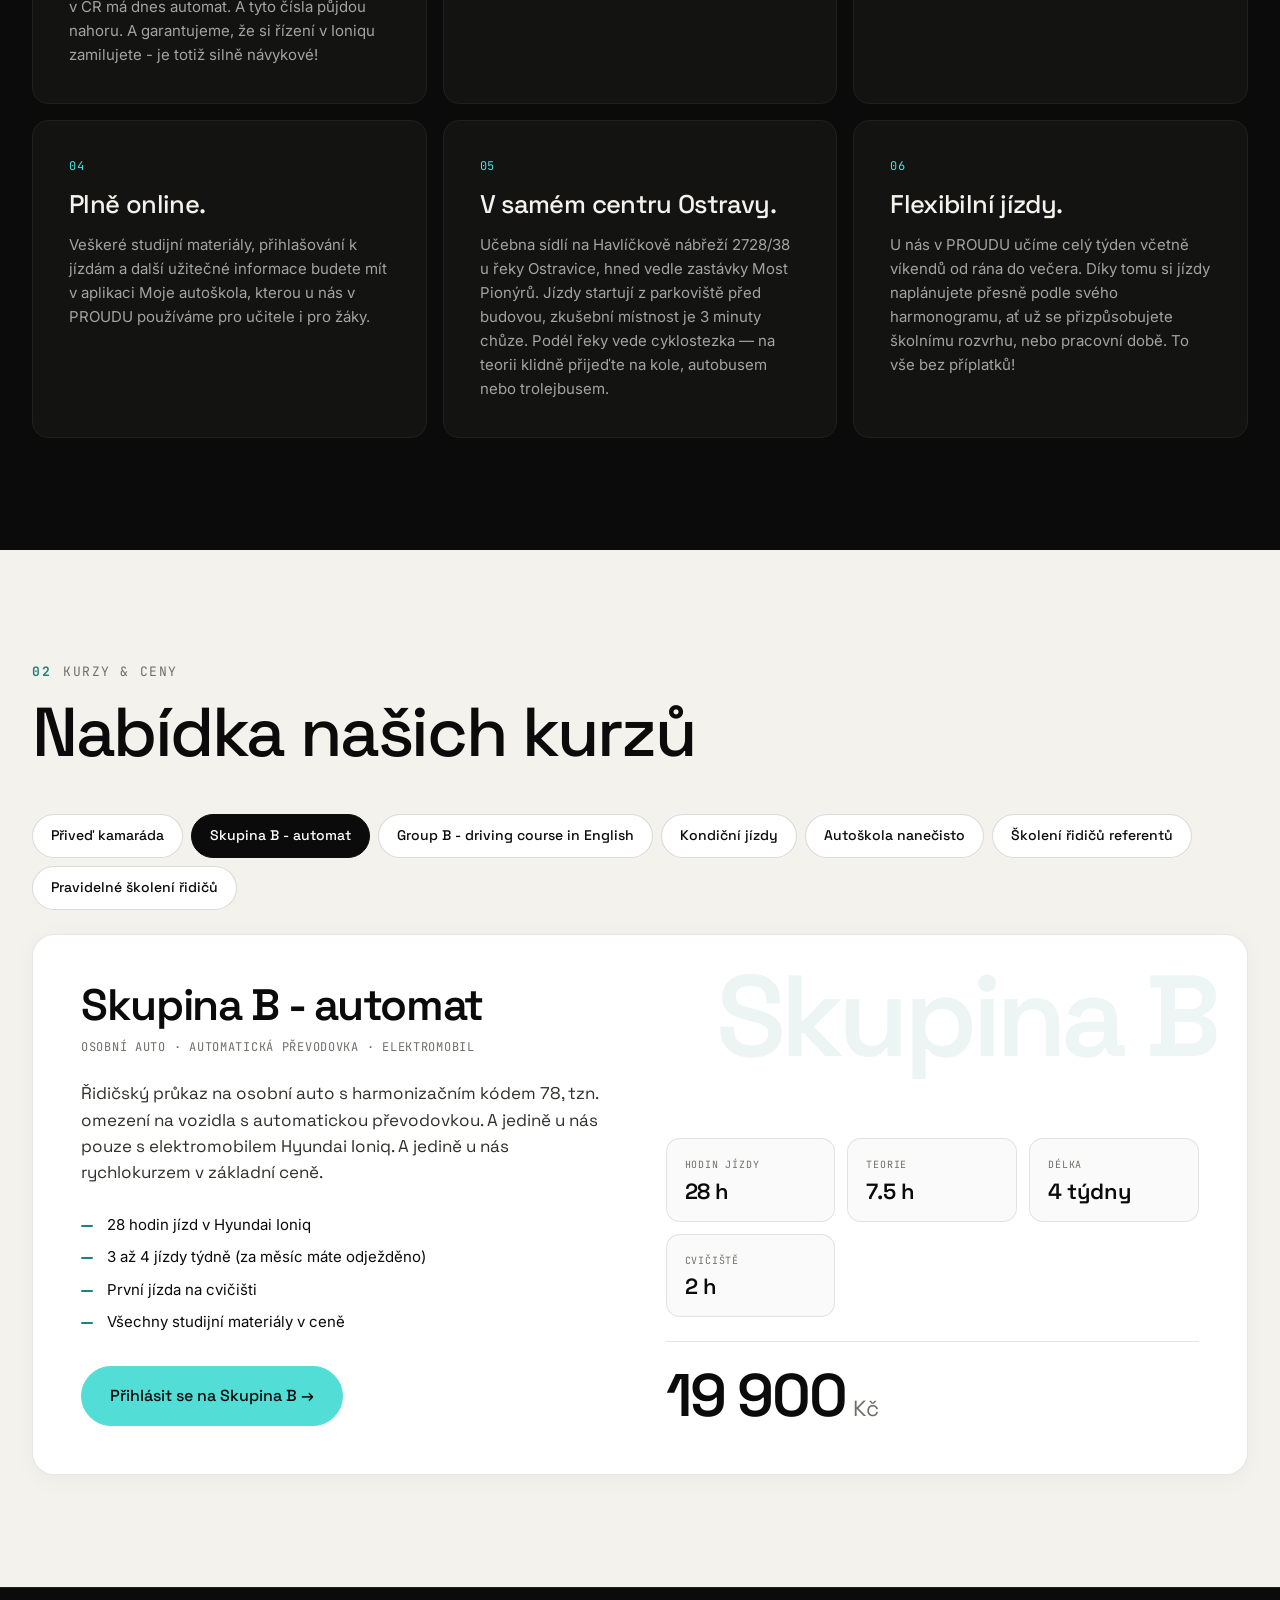
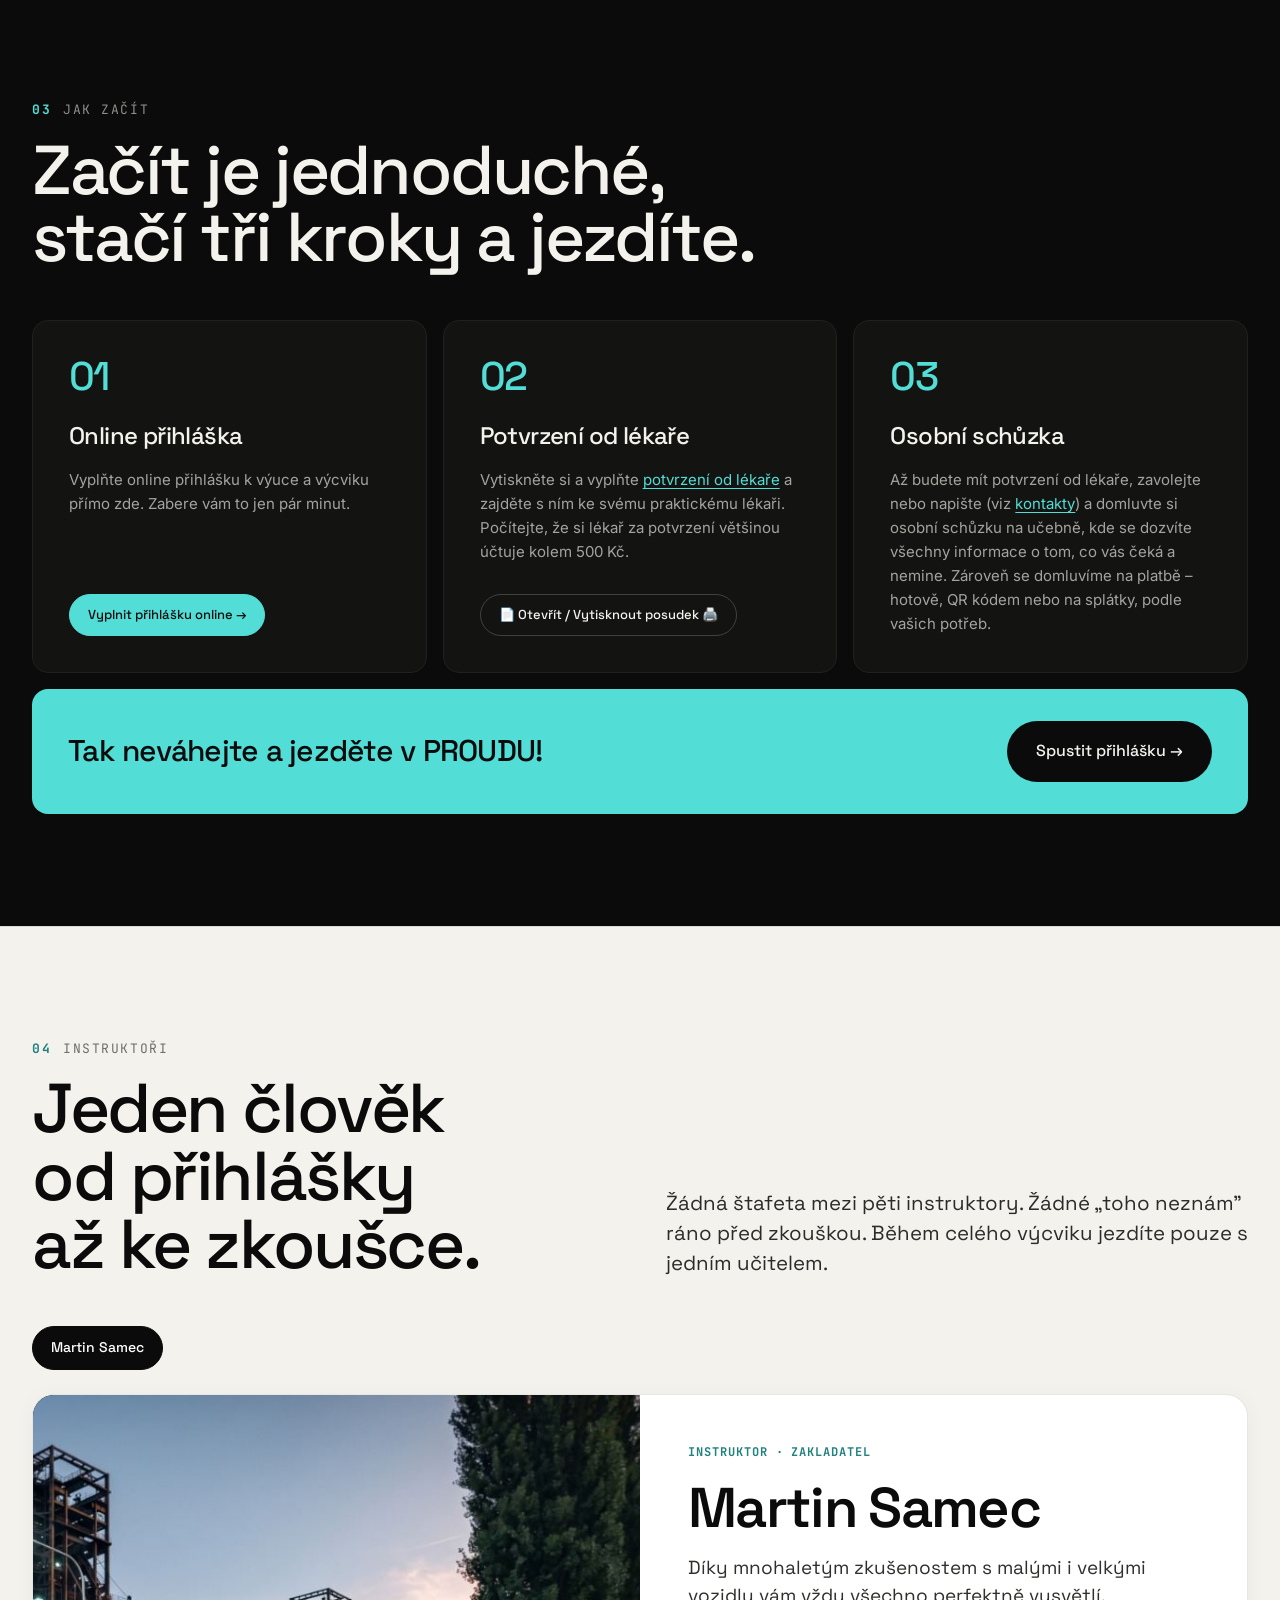
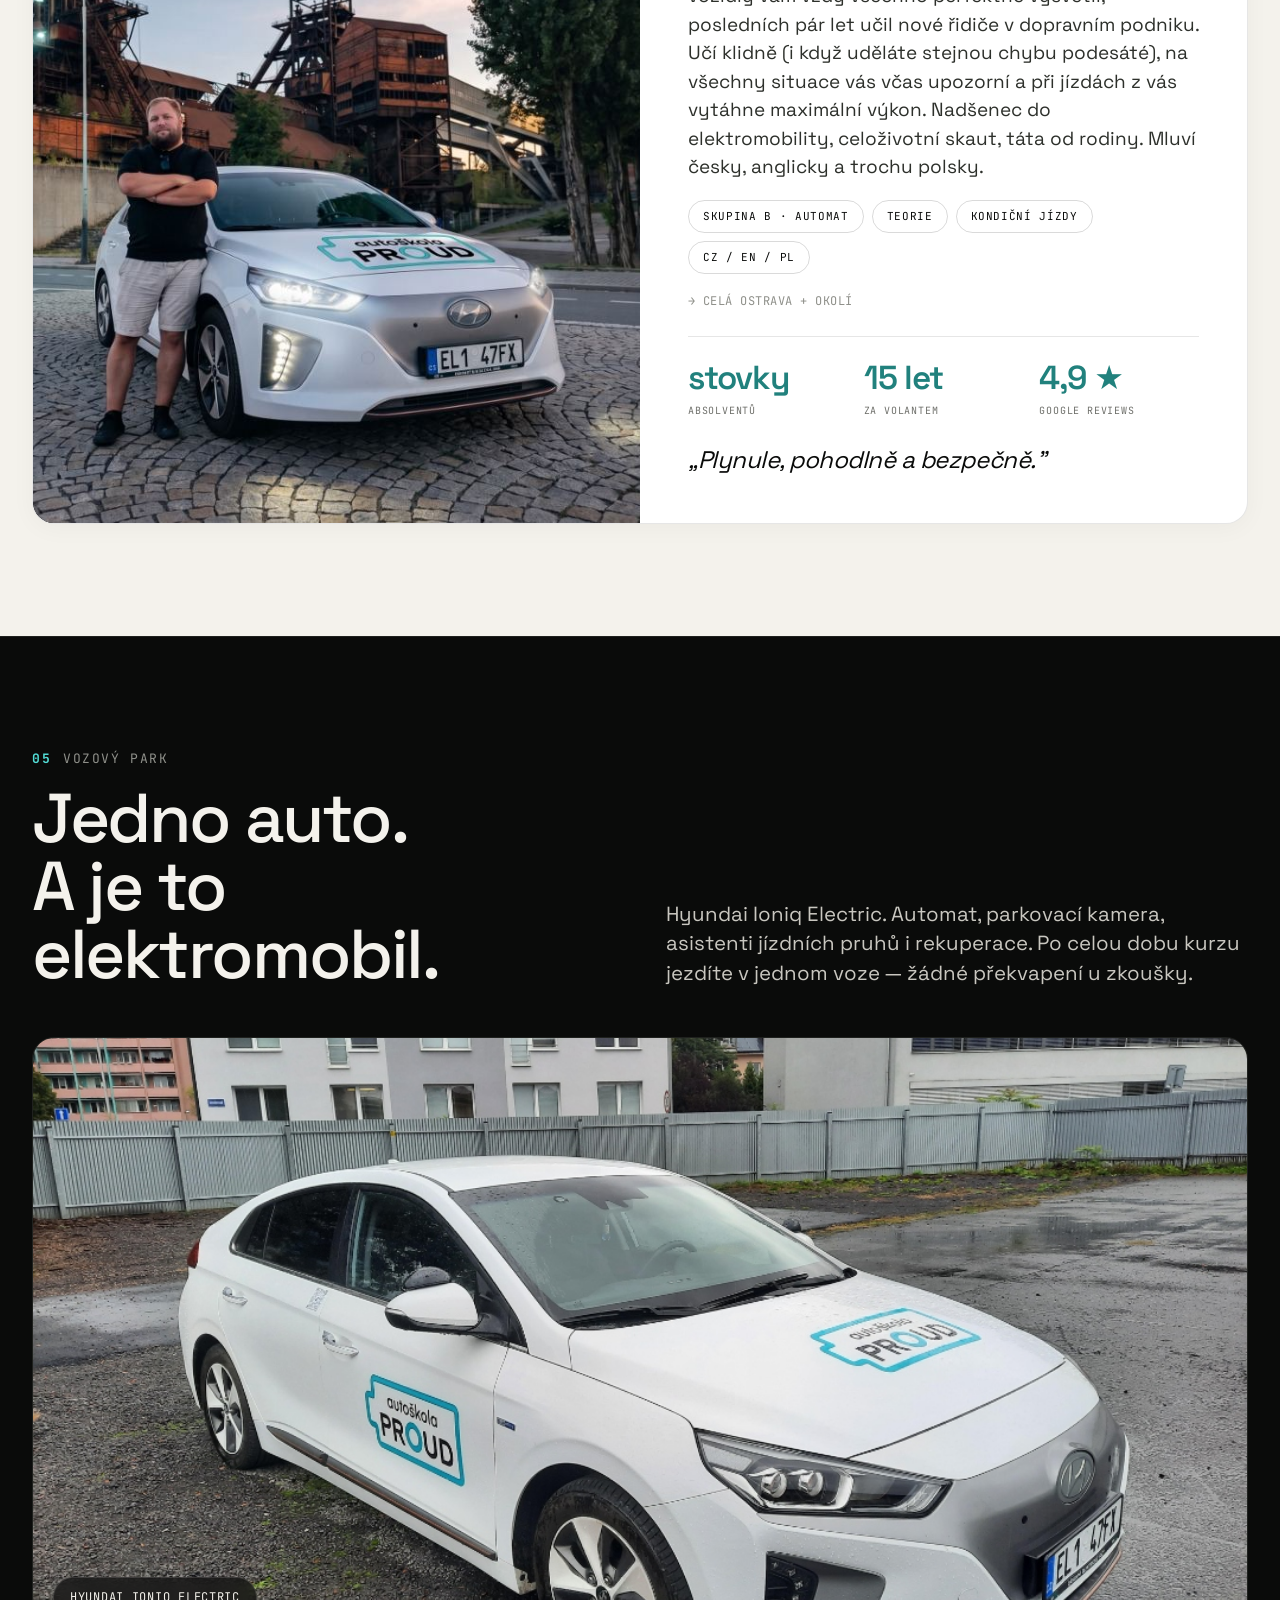
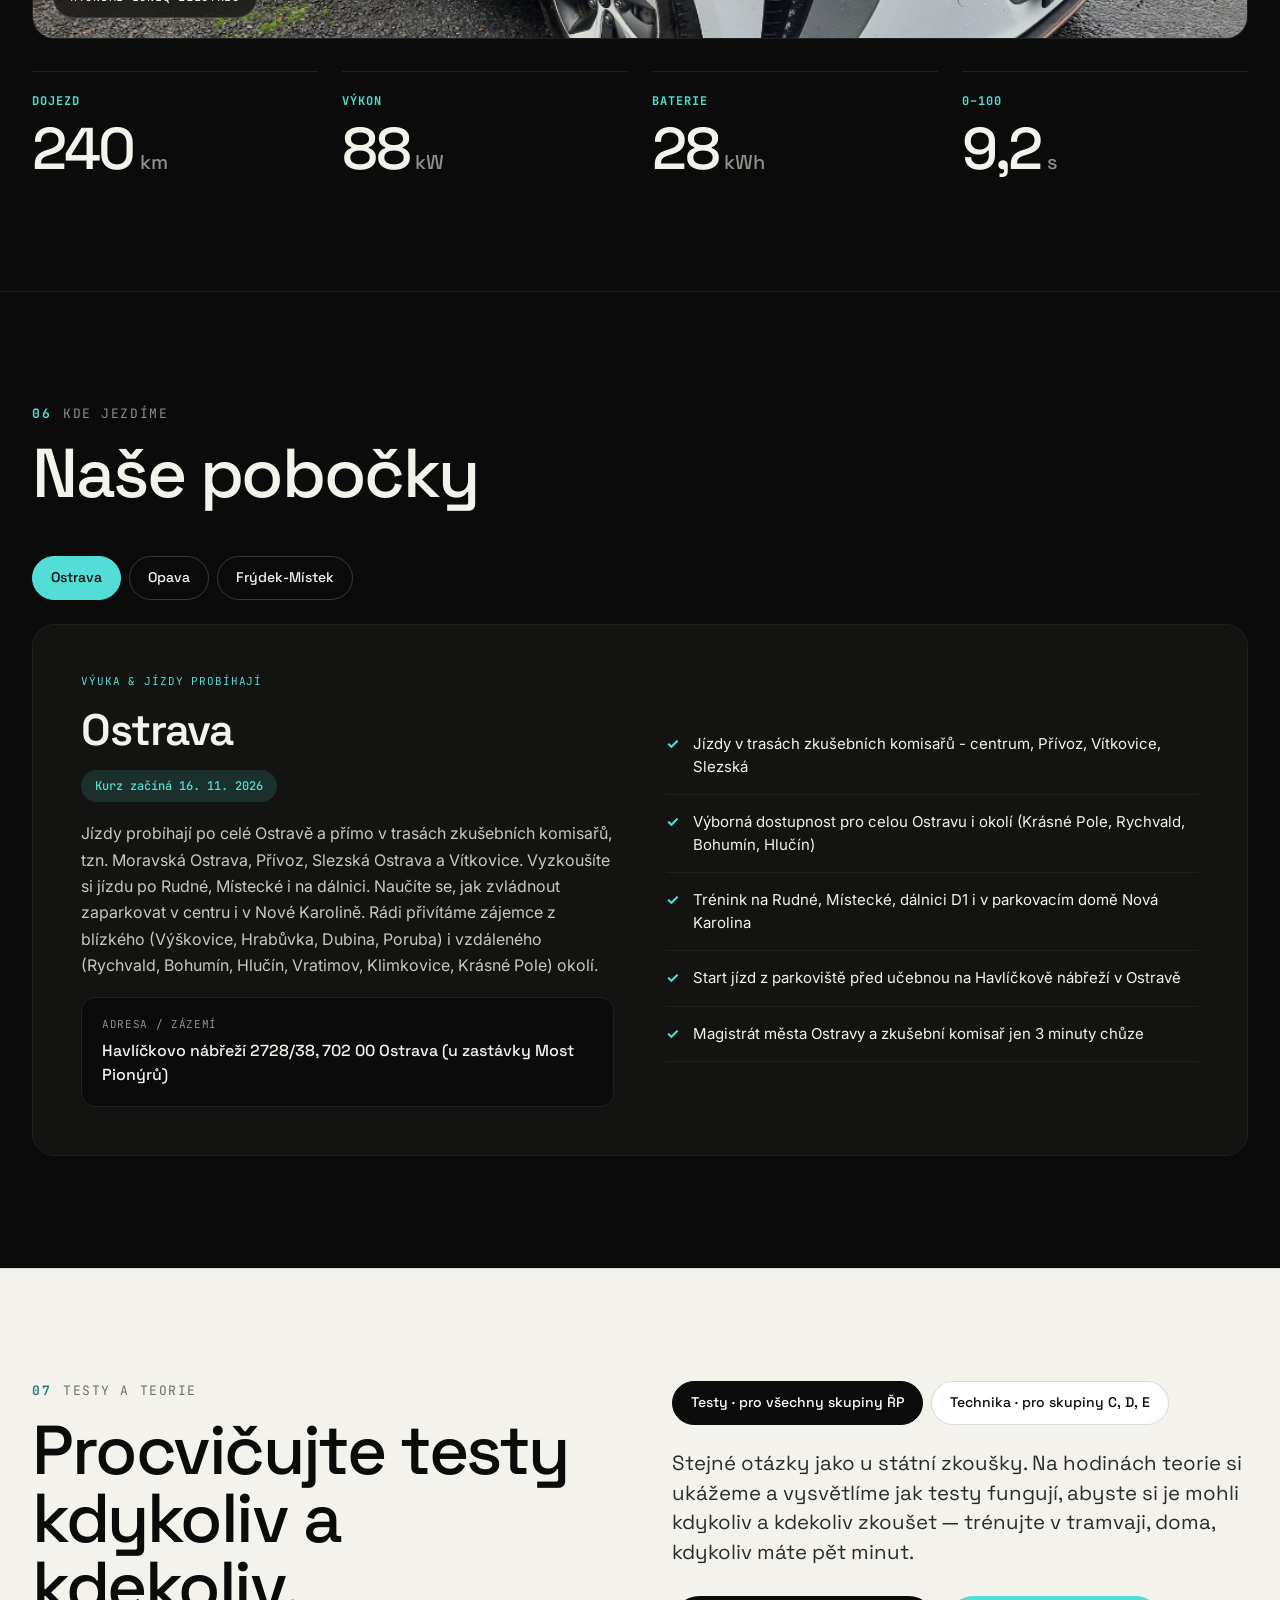
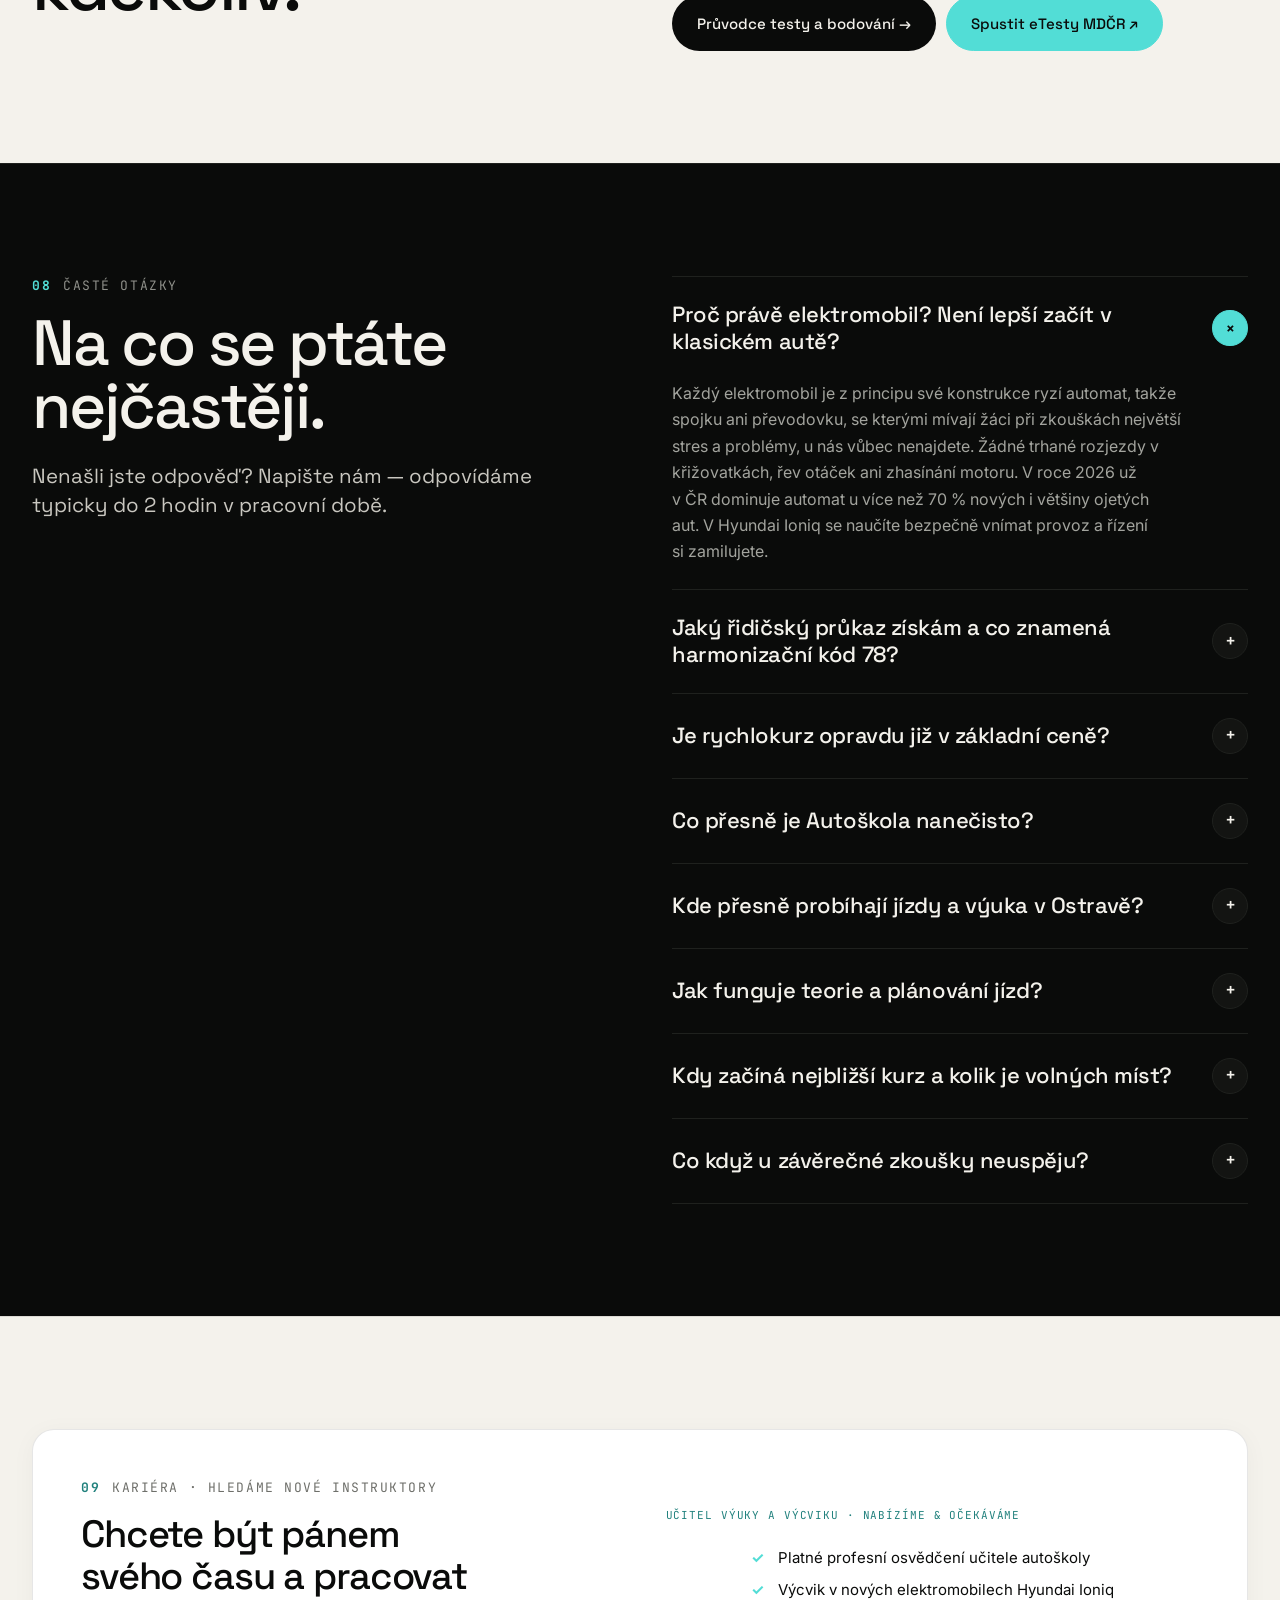
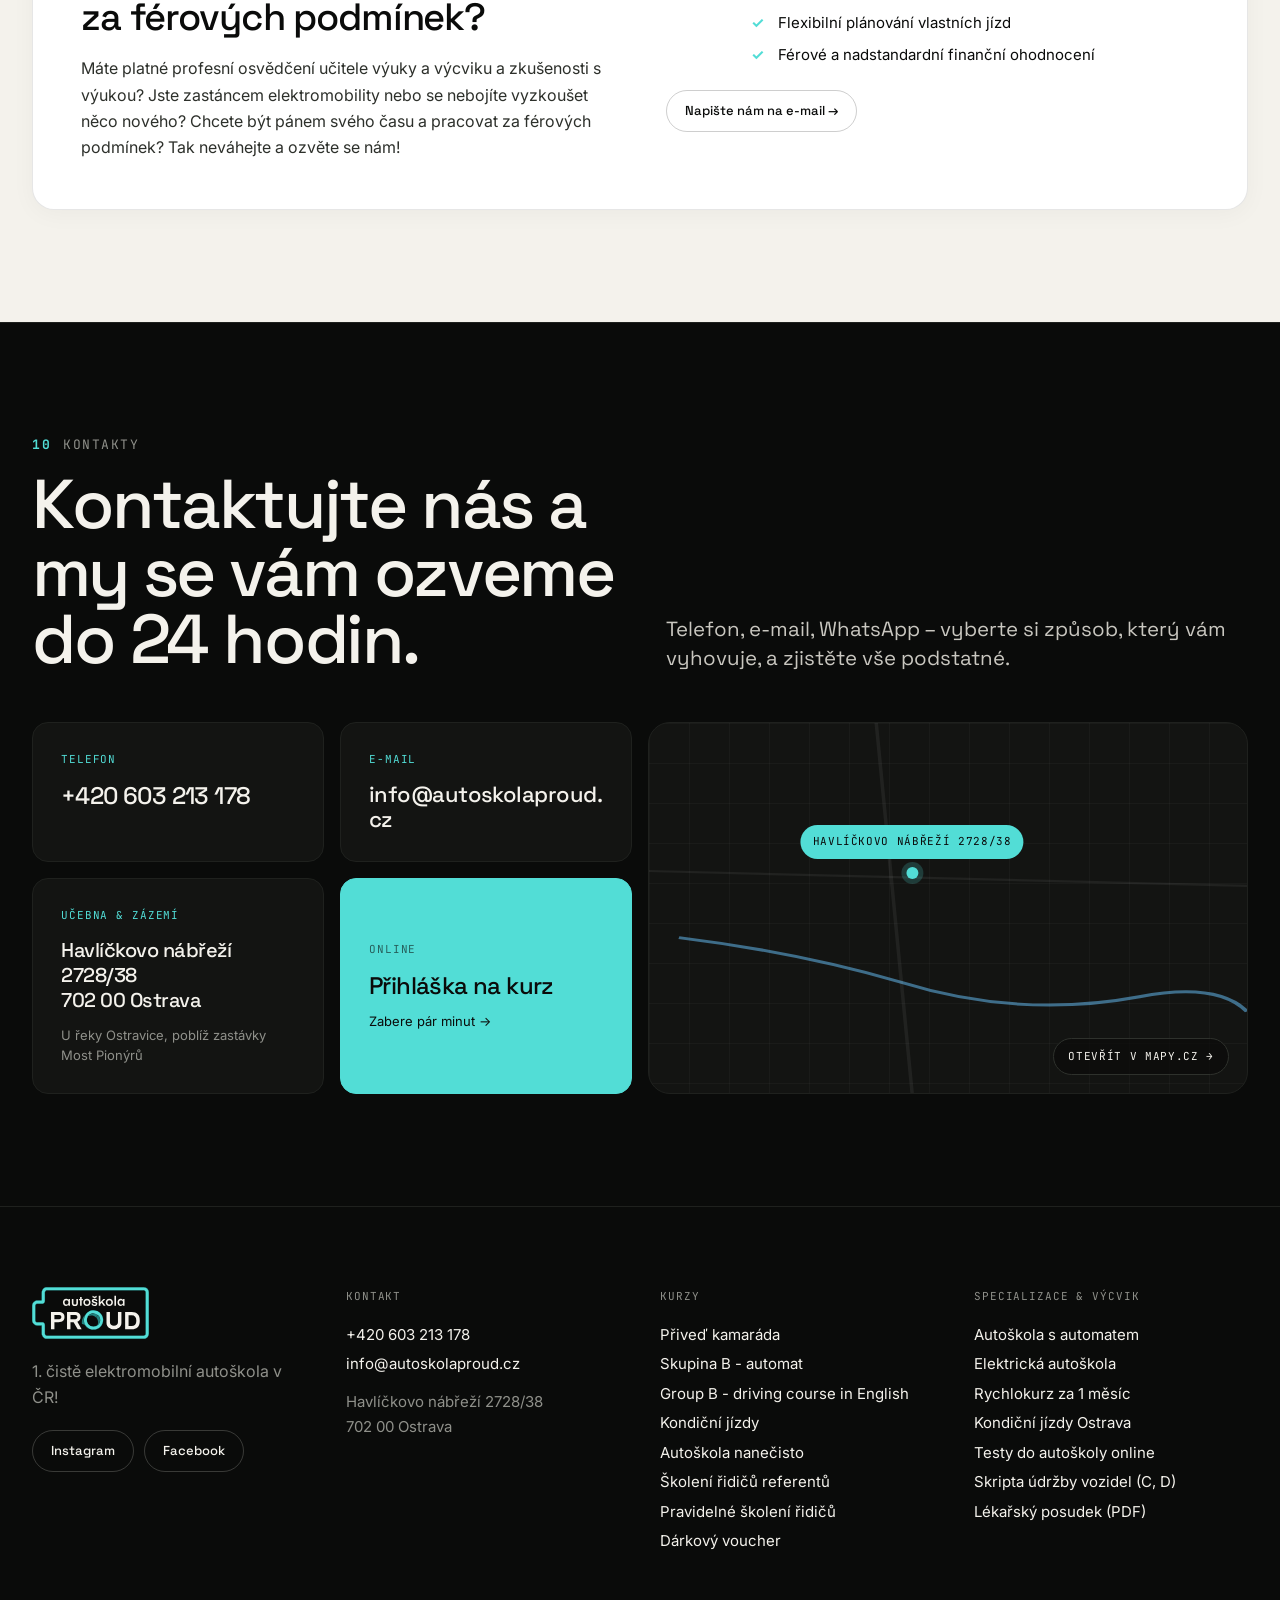
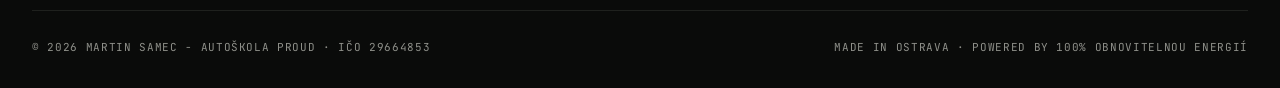
==== commit e2b9faf1: "feat: update course start date to 16. 11. 2026 with capacity 0/5 (and automatic switch to 3/5 on Fri" ====
--- a/index.html
+++ b/index.html
@@ -685,7 +685,7 @@
     <div class="head single"><div class="kicker"><span class="n">06</span>Kde jezdíme</div><h2 class="h2">Naše pobočky</h2></div>
     <div class="tabs" data-tabs="city"><button class="tab active" data-tab="ostrava">Ostrava</button><button class="tab" data-tab="opava">Opava</button><button class="tab" data-tab="fm">Frýdek-Místek</button></div>
     <div class="card branch panel" data-panel="city" data-id="ostrava">
-      <div class="branch-main"><span class="branch-badge">Výuka &amp; Jízdy probíhají</span><h3>Ostrava</h3><div><span class="status">Kurz začíná 19. 10. 2026</span></div>
+      <div class="branch-main"><span class="branch-badge">Výuka &amp; Jízdy probíhají</span><h3>Ostrava</h3><div><span class="status">Kurz začíná 16. 11. 2026</span></div>
         <p>Jízdy probíhají po celé Ostravě a přímo v trasách zkušebních komisařů, tzn. Moravská Ostrava, Přívoz, Slezská Ostrava a Vítkovice. Vyzkoušíte si jízdu po Rudné, Místecké i na dálnici. Naučíte se, jak zvládnout zaparkovat v centru i v Nové Karolině. Rádi přivítáme zájemce z blízkého (Výškovice, Hrabůvka, Dubina, Poruba) i vzdáleného (Rychvald, Bohumín, Hlučín, Vratimov, Klimkovice, Krásné Pole) okolí.</p>
         <div class="addr"><div class="l">Adresa / Zázemí</div><div class="v">Havlíčkovo nábřeží 2728/38, 702 00 Ostrava (u zastávky Most Pionýrů)</div></div></div>
       <ul class="check-list"><li>Jízdy v trasách zkušebních komisařů - centrum, Přívoz, Vítkovice, Slezská</li><li>Výborná dostupnost pro celou Ostravu i okolí (Krásné Pole, Rychvald, Bohumín, Hlučín)</li><li>Trénink na Rudné, Místecké, dálnici D1 i v parkovacím domě Nová Karolina</li><li>Start jízd z parkoviště před učebnou na Havlíčkově nábřeží v Ostravě</li><li>Magistrát města Ostravy a zkušební komisař jen 3 minuty chůze</li></ul>
@@ -788,7 +788,7 @@
     <div class="success"><div class="ok">✓</div><h4 id="successTitle">Žádost byla úspěšně odeslána!</h4><p id="successDesc">Děkujeme za vyplnění. Potvrzení jsme zaznamenali a ozveme se vám do 24 hodin s dalším postupem a prvním termínem jízdy.</p><button class="btn btn-volt lg" data-close-form id="successBtn">Zavřít formulář</button></div>
     <form id="appForm">
       <div class="fgrid">
-        <label class="field" id="fBranchLabel">Pobočka (Město) *<select name="pobocka" id="pobockaSelect"><option value="Ostrava">Ostrava (začátek 19. 10. 2026)</option></select></label>
+        <label class="field" id="fBranchLabel">Pobočka (Město) *<select name="pobocka" id="pobockaSelect"><option value="Ostrava">Ostrava (začátek 16. 11. 2026)</option></select></label>
         <label class="field" id="fCourseLabel">Vybraný kurz *<select name="kurz" id="kurzSelect"><option>Skupina B - automat (19 900 Kč)</option><option>Group B - driving course in English (21 900 Kč)</option><option>Kondiční jízdy (1 200 Kč / lekce)</option><option>Autoškola nanečisto (ZDARMA)</option></select></label>
         <label class="field" id="fNameLabel">Jméno *<input type="text" name="jmeno" required placeholder="Jan" id="fNameInput"></label>
         <label class="field" id="fSurnameLabel">Příjmení (titul) *<input type="text" name="prijmeni" required placeholder="Novák" id="fSurnameInput"></label>
@@ -814,7 +814,9 @@
 <script>
 (function(){
   // ticker
-  var unit='<div class="ann-unit"><span style="color:var(--muted)">Nejbližší kurzy</span><span class="dot"></span><span><b>Ostrava</b> <span class="sep">·</span> začátek 19. 10. 2026 <span class="sep">·</span> <span style="color:var(--volt)">kapacita 2/5</span></span><span class="dot"></span><span><b>Opava</b> <span class="sep">·</span> info brzy</span><span class="dot"></span><span><b>Frýdek-Místek</b> <span class="sep">·</span> info brzy</span><span class="dot"></span></div>';
+  var now = new Date();
+  var capacity = (now >= new Date(2026, 9, 23)) ? '3/5' : '0/5';
+  var unit='<div class="ann-unit"><span style="color:var(--muted)">Nejbližší kurzy</span><span class="dot"></span><span><b>Ostrava</b> <span class="sep">·</span> začátek 16. 11. 2026 <span class="sep">·</span> <span style="color:var(--volt)">kapacita '+capacity+'</span></span><span class="dot"></span><span><b>Opava</b> <span class="sep">·</span> info brzy</span><span class="dot"></span><span><b>Frýdek-Místek</b> <span class="sep">·</span> info brzy</span><span class="dot"></span></div>';
   document.getElementById('ticker').innerHTML=unit+unit+unit+unit;
   // nav scroll
   var nav=document.getElementById('nav');
@@ -845,7 +847,7 @@
     ["Co přesně je Autoškola nanečisto?","Nejste si jistí, zda výcvik zvládnete? Chcete se nejprve seznámit s učitelem Martinem a vozidlem, než se pustíte do shánění potvrzení od lékaře a vyplňování přihlášky? Přijďte se k nám zcela zdarma a bez závazků podívat, jak to u nás chodí, sednout si do Ioniqu a vše probrat. Stačí nám zavolat na +420 603 213 178."],
     ["Kde přesně probíhají jízdy a výuka v Ostravě?","Učebnu máme na Havlíčkově nábřeží 2728/38 (hned u Mostu Pionýrů a řeky Ostravice), kde také začínají jízdy. Magistrát města Ostravy a zkušební komisaři jsou jen 3 minuty chůze od nás. Trénujeme po celé Ostravě v reálných trasách zkoušek – centrum, Poruba a Krásné Pole, Výškovice, Jih, Slezská Ostrava, podzemní garáže Nová Karolina i rychlostní komunikace Rudná, Místecká a D1."],
     ["Jak funguje teorie a plánování jízd?","V PROUDU fungujeme moderně a plně online. Veškeré studijní materiály, testy i přihlašování k jednotlivým jízdám máte v aplikaci Moje autoškola, kterou používáme pro učitele i pro žáky. Vše si pohodlně plánujete z mobilu."],
-    ["Kdy začíná nejbližší kurz a kolik je volných míst?","Nejbližší ostravský kurz začíná 19. 10. 2026. Kapacita každého běhu je omezena na maximálně 5 studentů (aktuálně zbývá kapacita 2/5), abychom každému zaručili maximální péči, návaznost jízd a dokončení do jednoho měsíce."],
+    ["Kdy začíná nejbližší kurz a kolik je volných míst?","Nejbližší ostravský kurz začíná 16. 11. 2026. Kapacita každého běhu je omezena na maximálně 5 studentů (aktuálně zbývá kapacita "+capacity+"), abychom každému zaručili maximální péči, návaznost jízd a dokončení do jednoho měsíce."],
     ["Co když u závěrečné zkoušky neuspěju?","Nemusíte mít obavy – díky klidnému výcviku na automatu naši žáci zvládají jízdy s vysokou úspěšností. V případě potřeby opravné zkoušky zaplatíte pouze správní poplatek magistrátu a v PROUDU vám dáme doplňkovou jízdu zdarma pro osvěžení před opravným termínem."]
   ];
   var fl=document.getElementById('faqList');
@@ -949,7 +951,7 @@
     if(modalKicker) modalKicker.textContent = isEn ? 'Official Online Form' : 'Oficiální online formulář';
     if(modalTitle) modalTitle.textContent = isEn ? 'Application for Driver Training & Education' : 'Žádost o přijetí k výuce a výcviku';
     if(fBranchLabel && fBranchLabel.childNodes[0]) fBranchLabel.childNodes[0].nodeValue = isEn ? 'Branch (City) *' : 'Pobočka (Město) *';
-    if(pobockaSelect) pobockaSelect.options[0].text = isEn ? 'Ostrava (starting Oct 19, 2026)' : 'Ostrava (začátek 19. 10. 2026)';
+    if(pobockaSelect) pobockaSelect.options[0].text = isEn ? 'Ostrava (starting Nov 16, 2026)' : 'Ostrava (začátek 16. 11. 2026)';
     if(fCourseLabel && fCourseLabel.childNodes[0]) fCourseLabel.childNodes[0].nodeValue = isEn ? 'Selected course *' : 'Vybraný kurz *';
     if(fNameLabel && fNameLabel.childNodes[0]) fNameLabel.childNodes[0].nodeValue = isEn ? 'First name *' : 'Jméno *';
     if(fNameInput) fNameInput.placeholder = isEn ? 'John' : 'Jan';
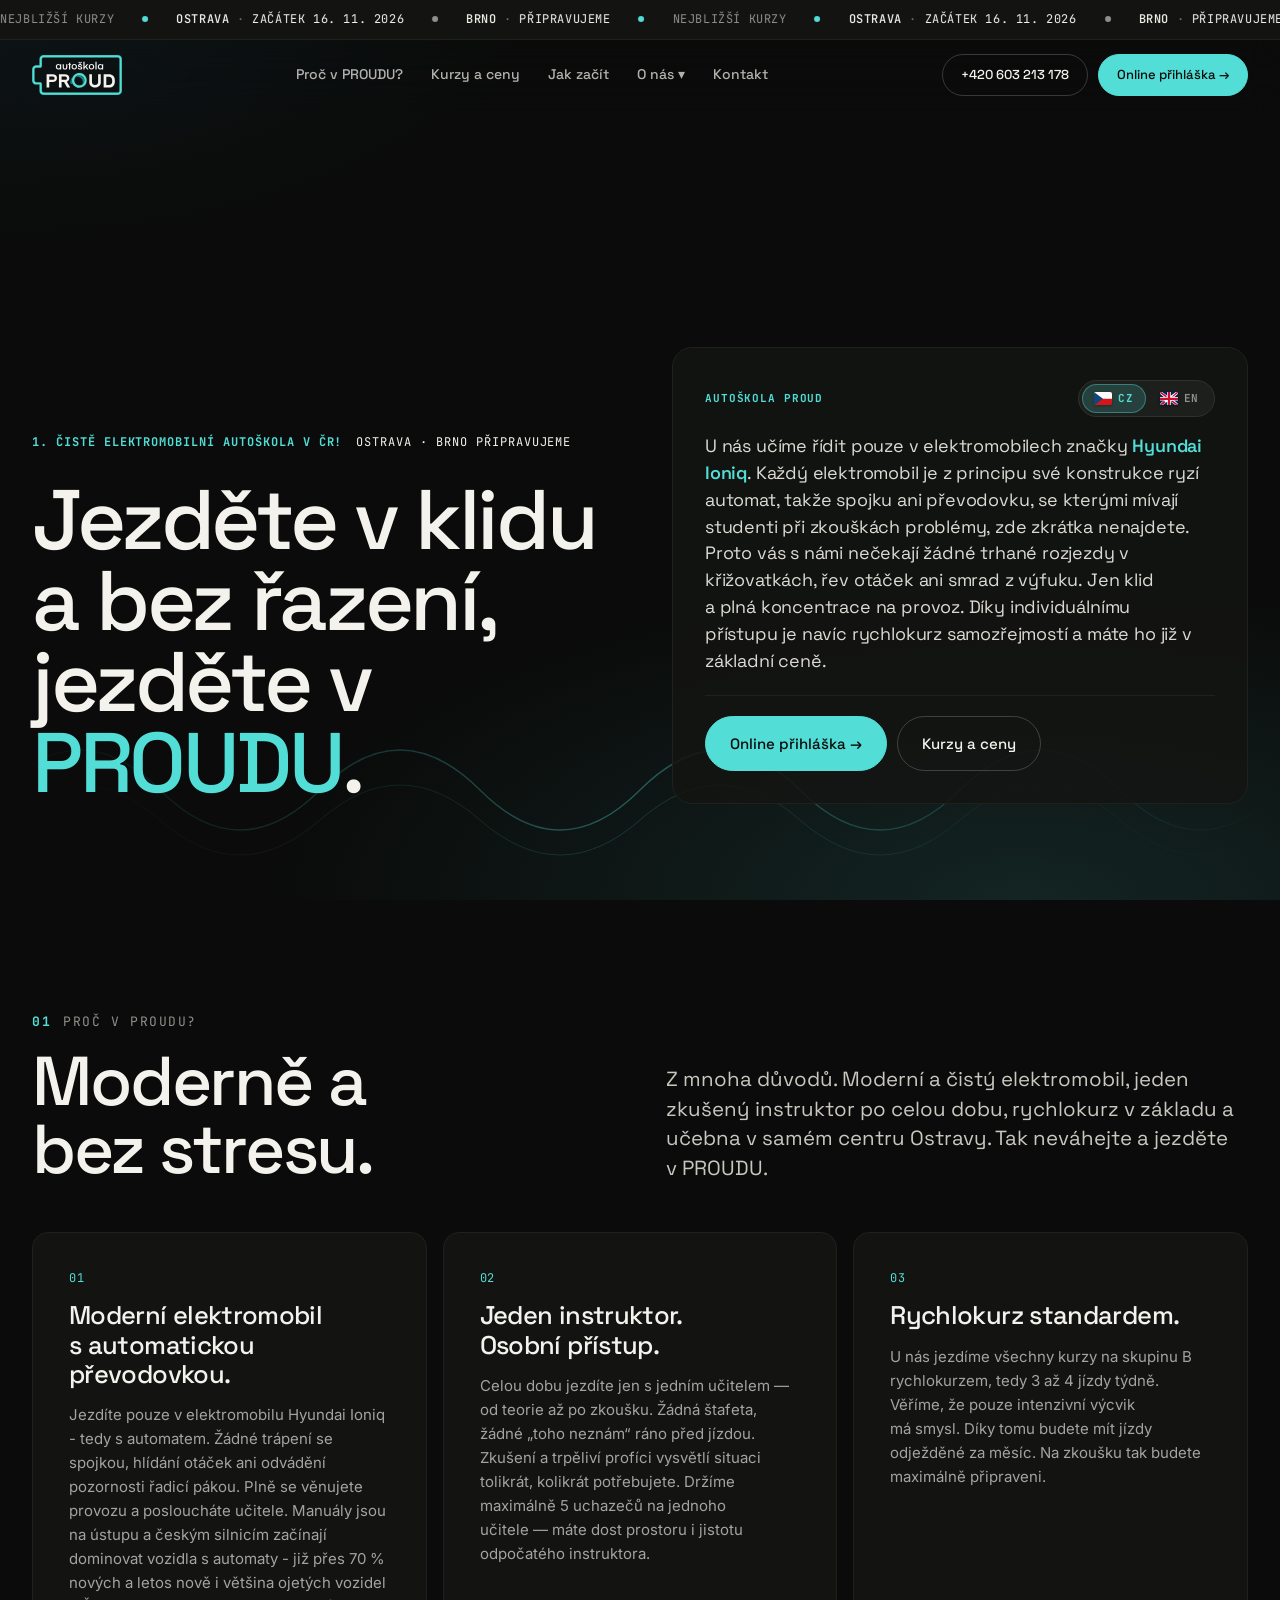
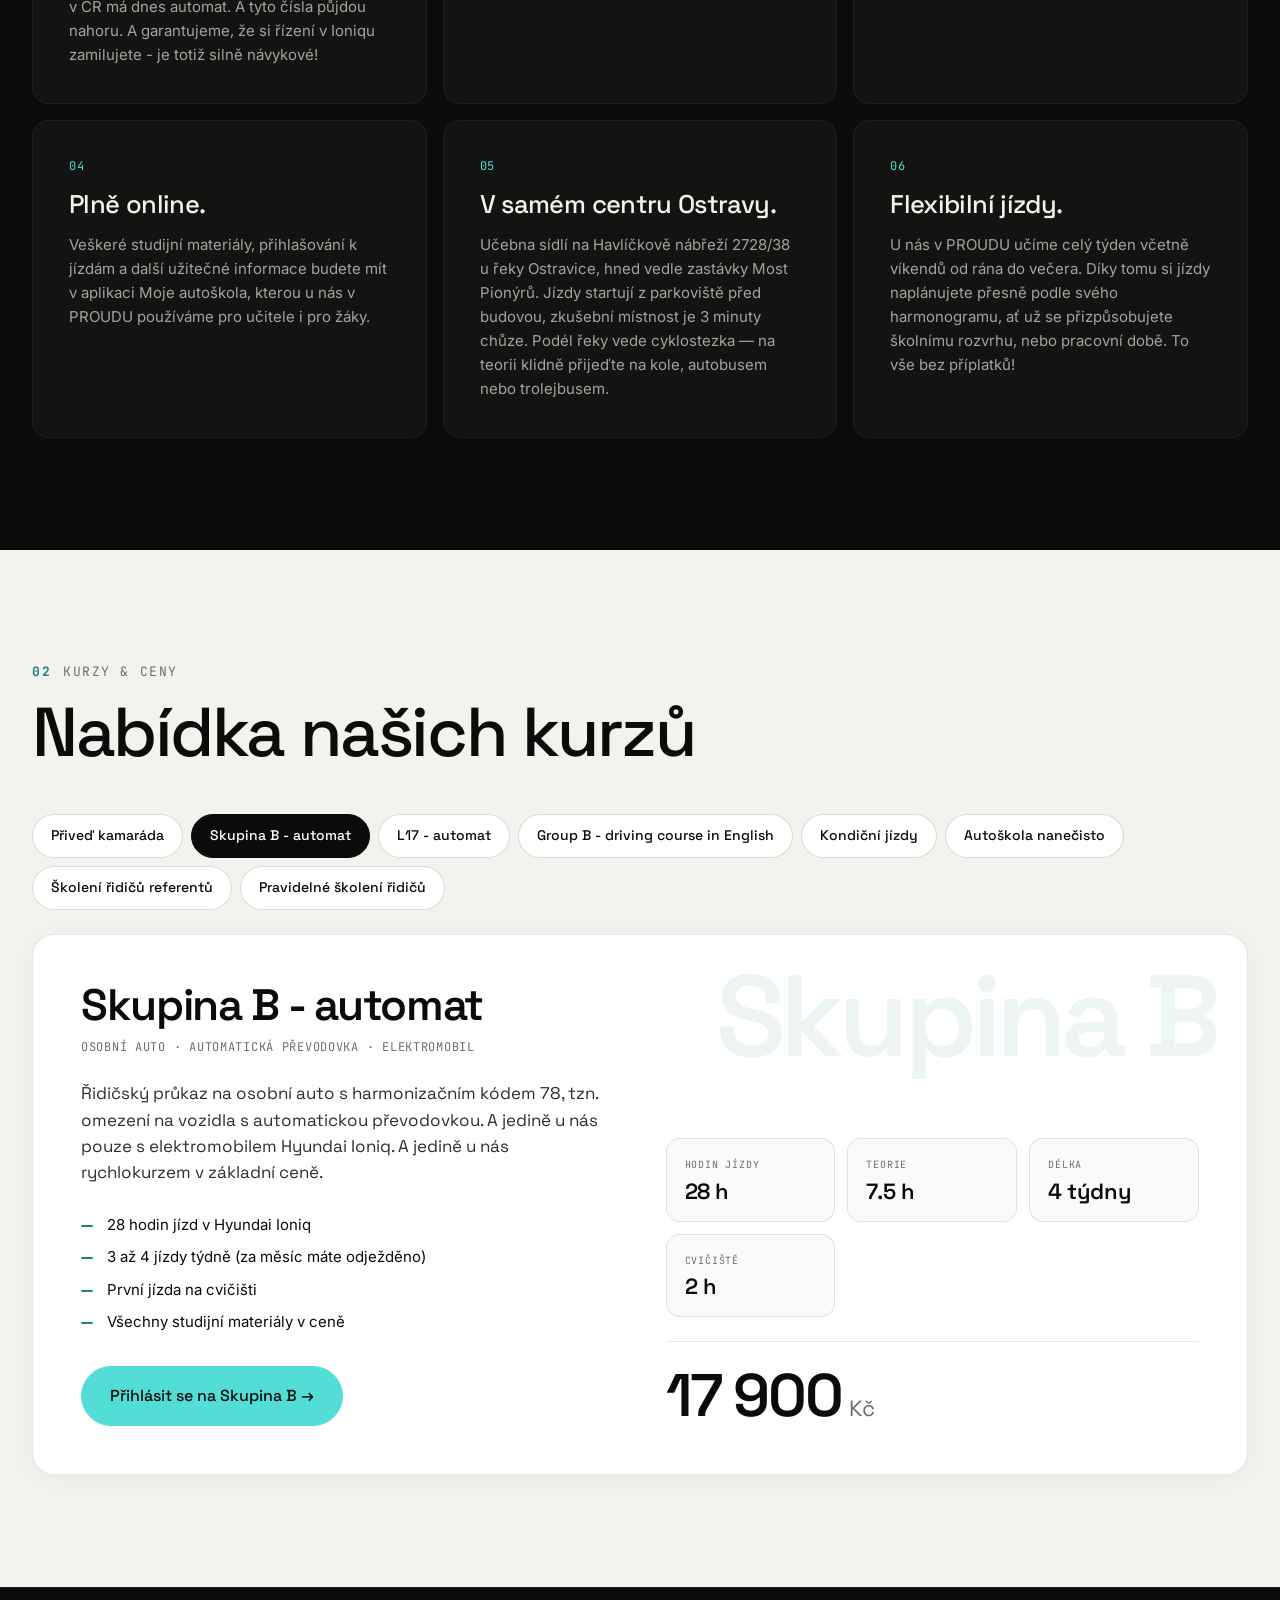
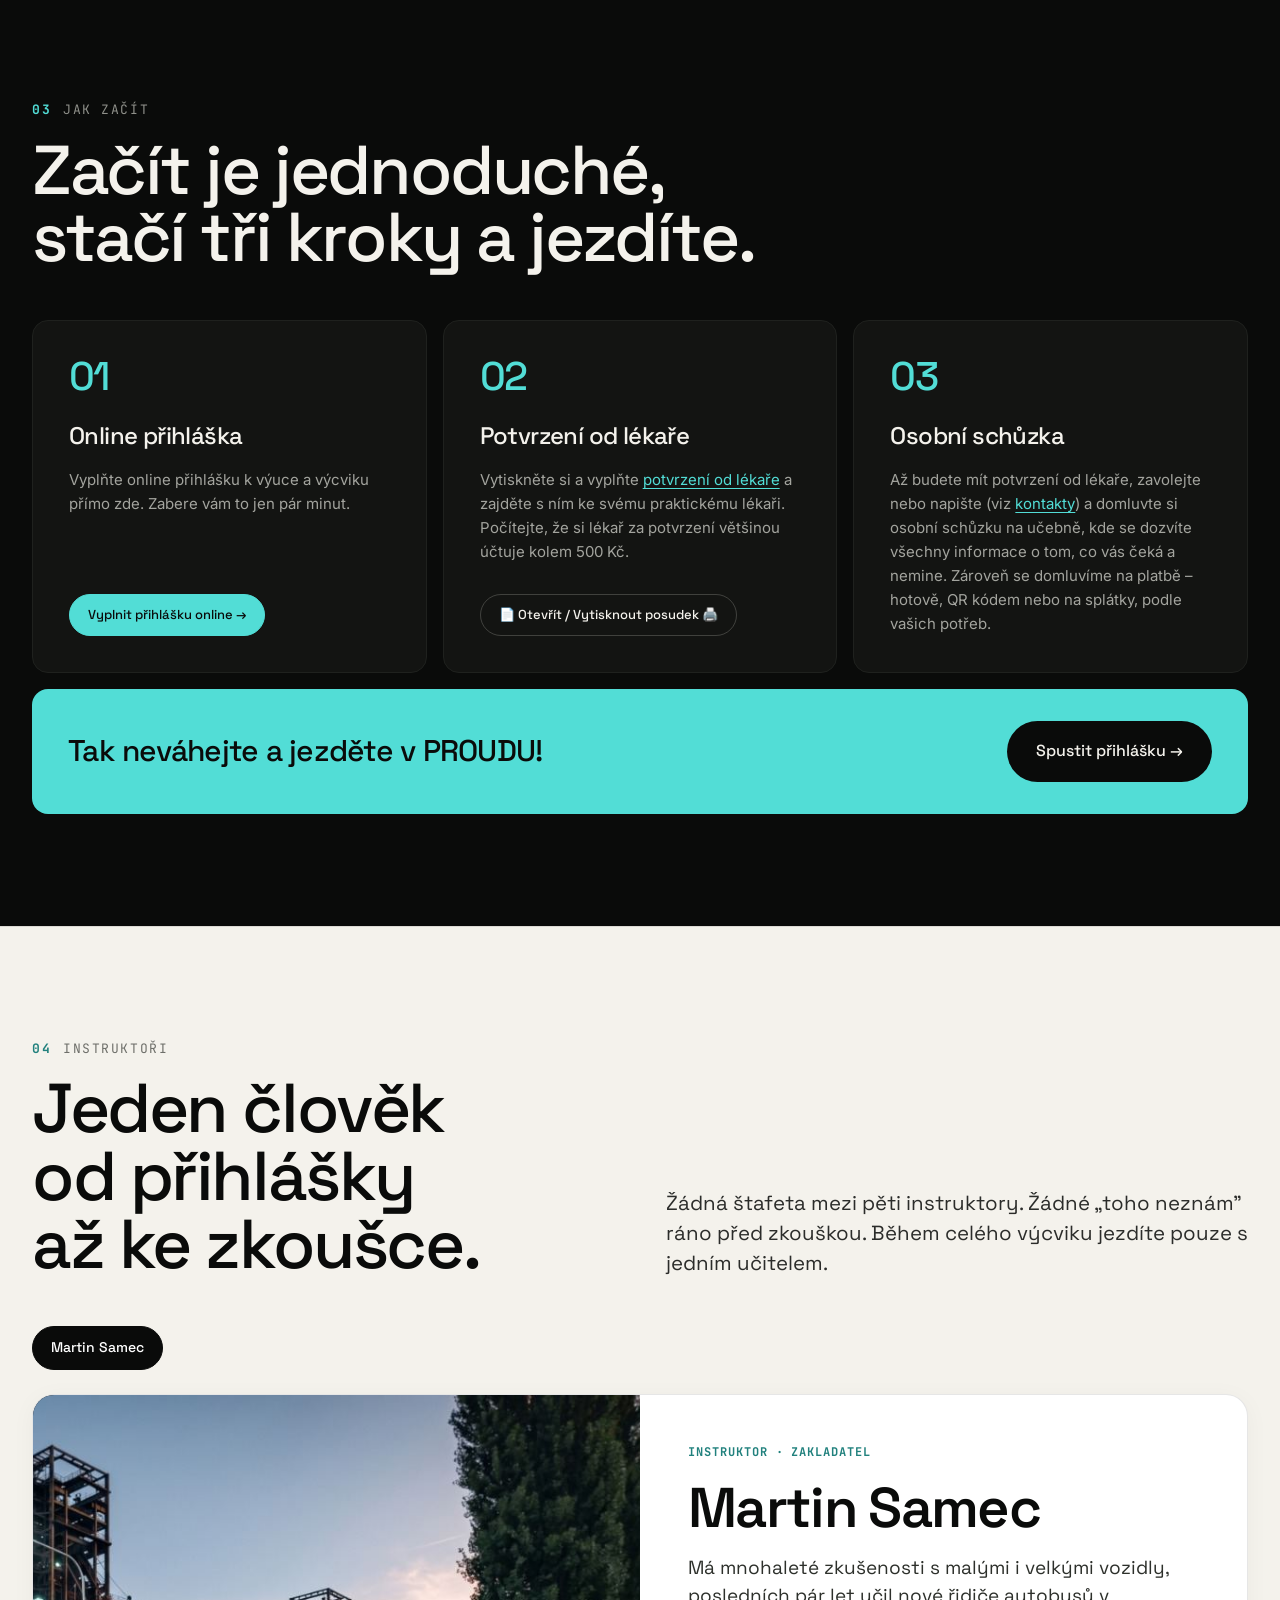
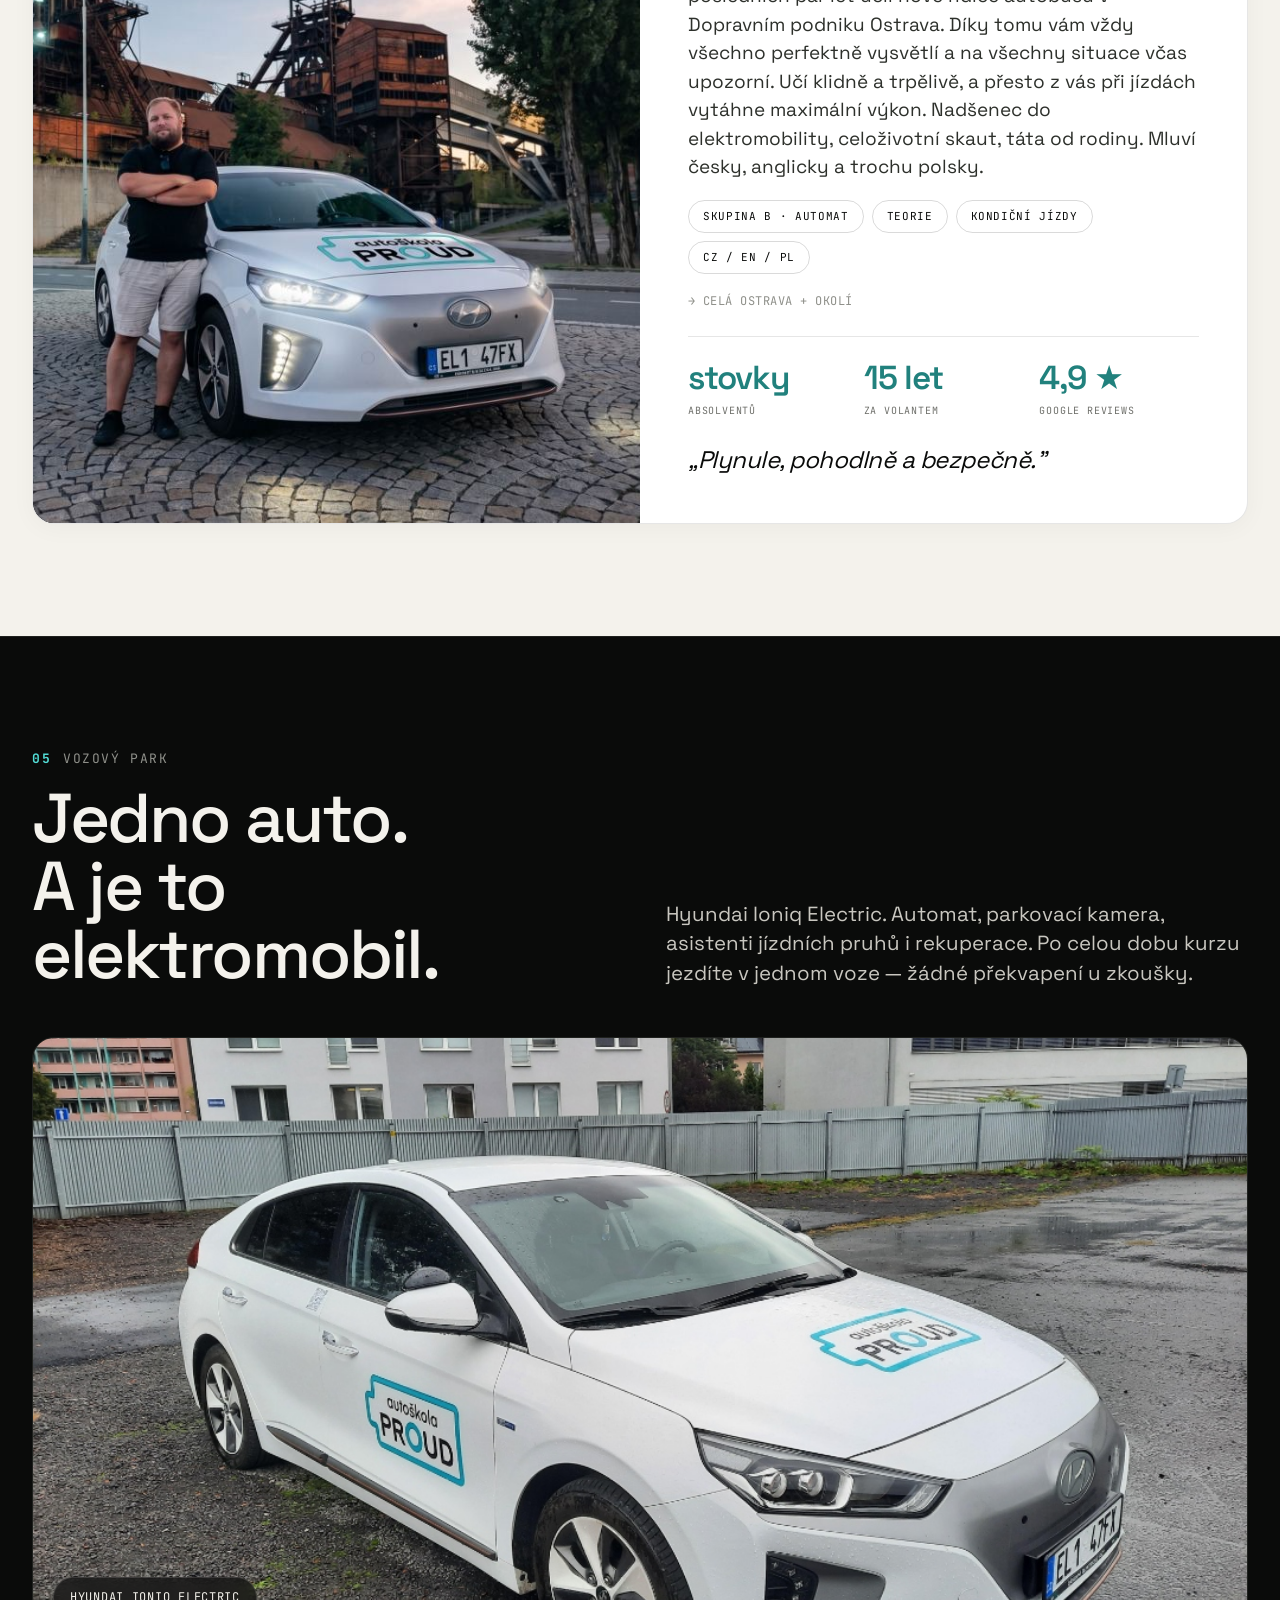
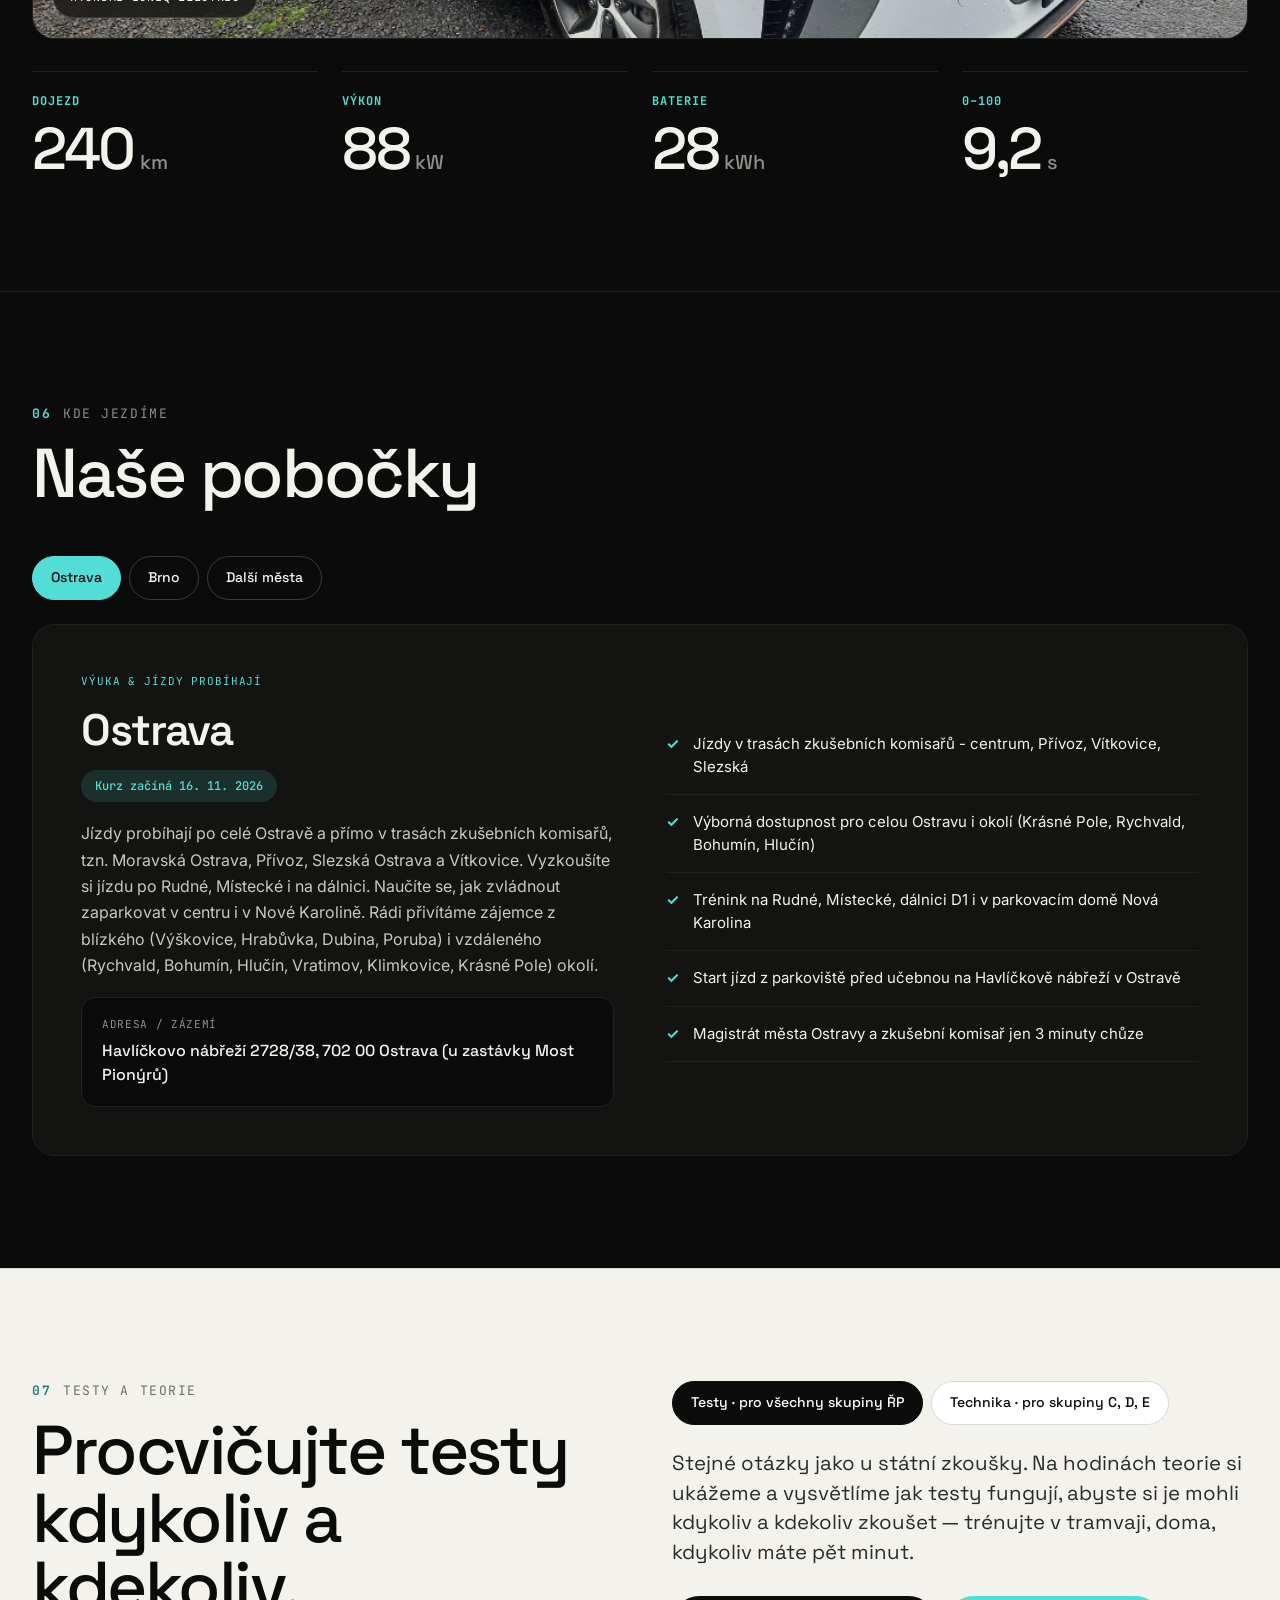
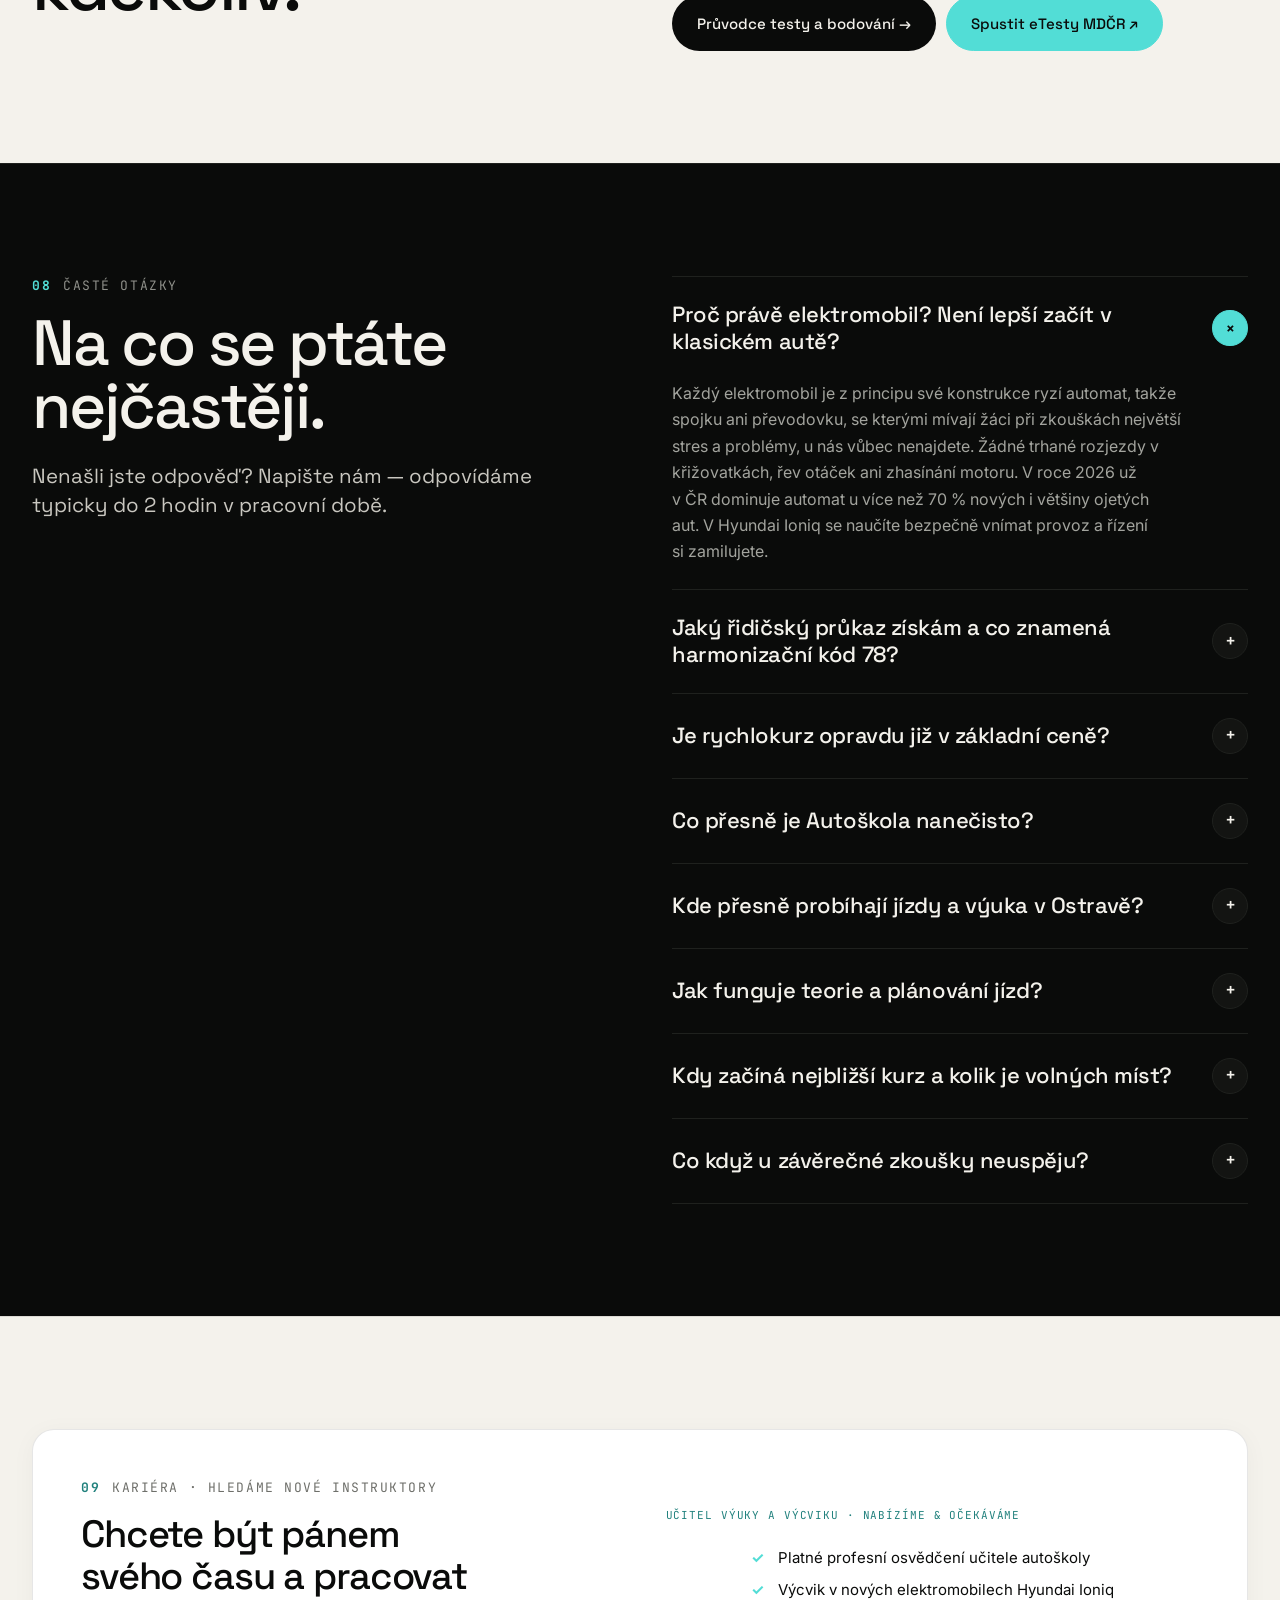
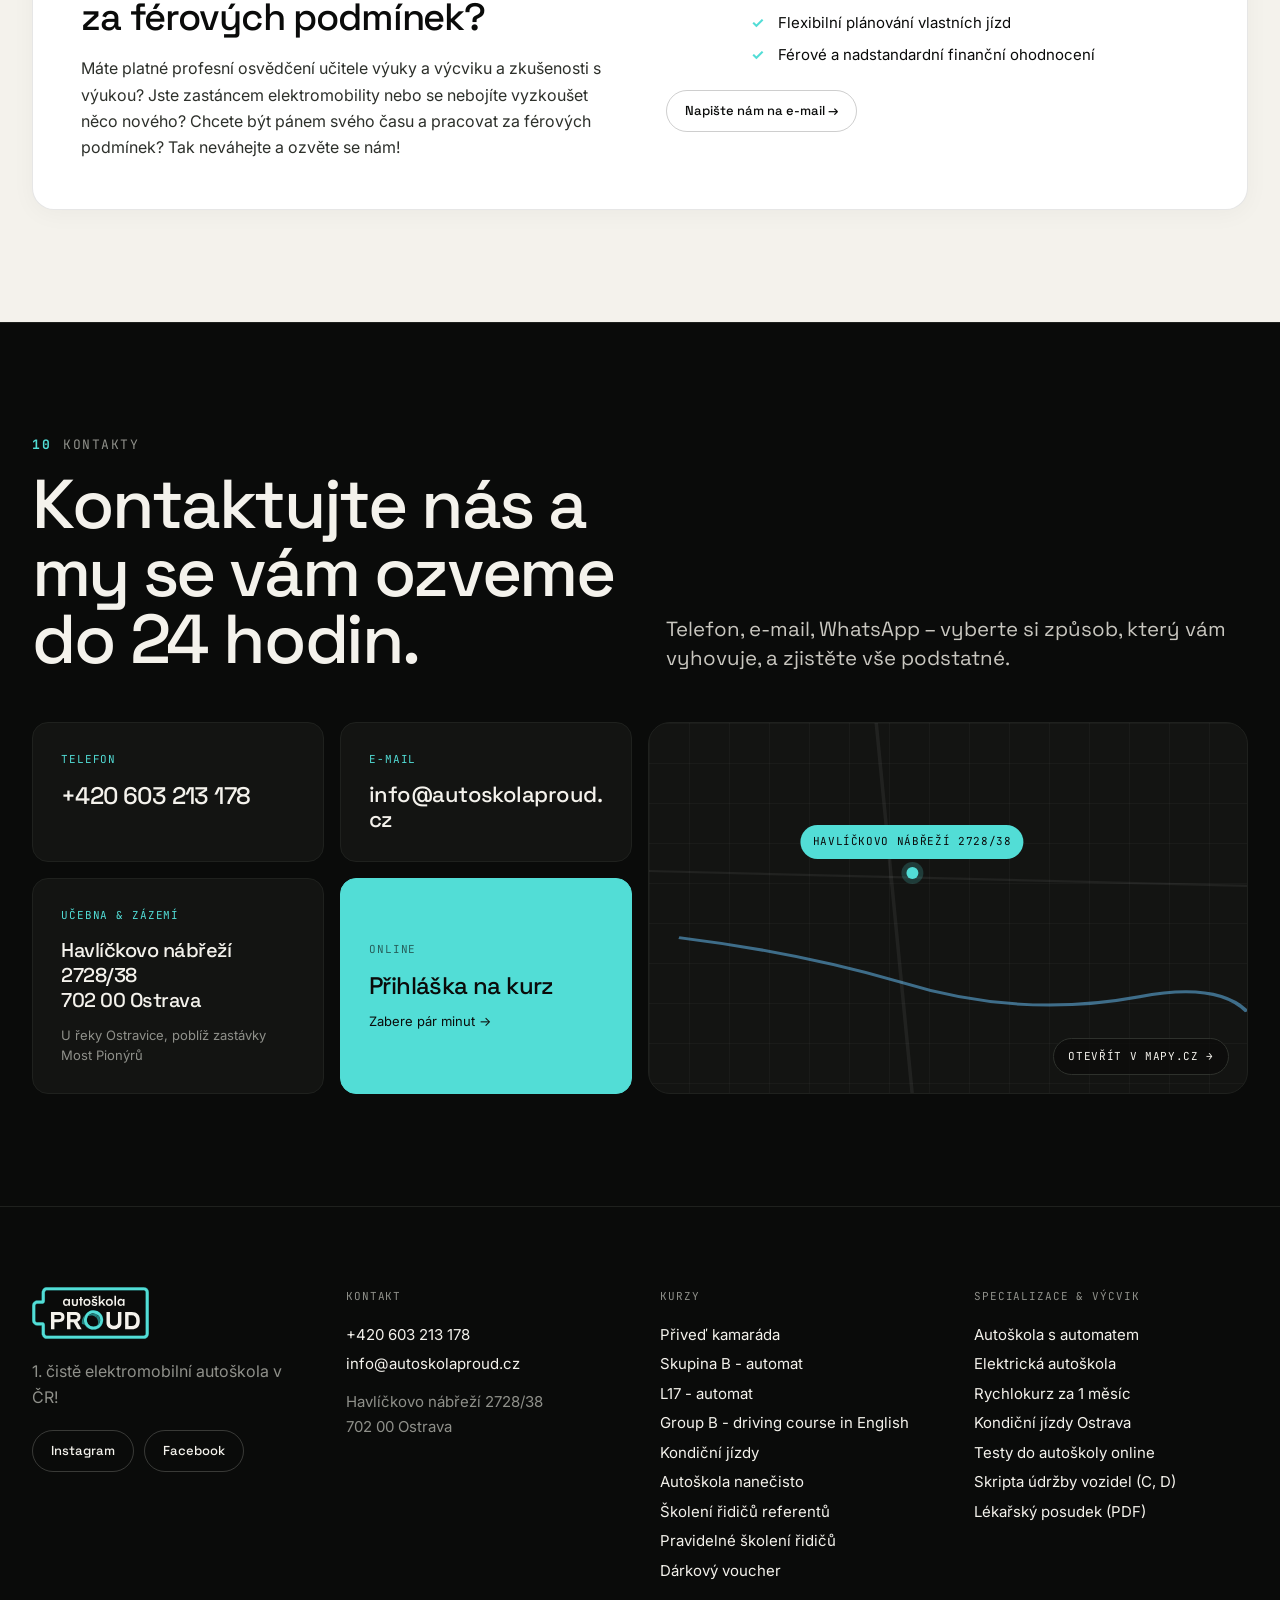
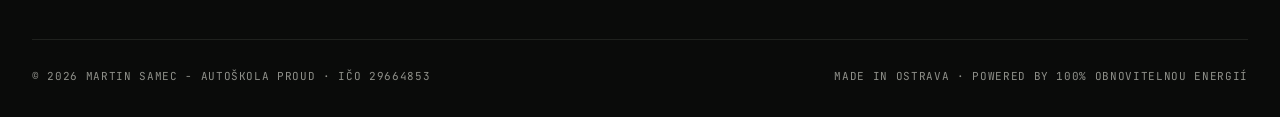
==== commit e20c973a: "Update index.html" ====
--- a/index.html
+++ b/index.html
@@ -203,6 +203,7 @@
 .annbar-track{display:flex;white-space:nowrap;animation:annflow 40s linear infinite;font-family:var(--m);font-size:12px;letter-spacing:.05em;text-transform:uppercase;will-change:transform}
 .ann-unit{display:inline-flex;align-items:center;gap:28px;padding-right:28px}
 .ann-unit .dot{width:6px;height:6px;border-radius:50%;background:var(--volt)}
+.ann-unit .dot-muted{background:var(--muted)}
 .ann-unit .sep{color:var(--muted-l)}.ann-unit b{font-weight:500}
 /* nav */
 .nav{position:fixed;top:40px;left:0;right:0;z-index:60;padding:14px 0;background:rgba(10,11,10,0);border-bottom:1px solid transparent;transition:background .25s,border-color .25s;-webkit-backdrop-filter:blur(18px) saturate(140%);backdrop-filter:blur(18px) saturate(140%)}
@@ -497,7 +498,7 @@
   </svg>
   <div class="wrap hero-grid">
     <div>
-      <div class="hero-meta"><span class="first" id="heroMetaFirst">1. čistě elektromobilní autoškola v ČR!</span><span id="heroMetaCities">Ostrava · Opava · Frýdek-Místek</span></div>
+      <div class="hero-meta"><span class="first" id="heroMetaFirst">1. čistě elektromobilní autoškola v ČR!</span><span id="heroMetaCities">Ostrava · Brno připravujeme</span></div>
       <h1 id="heroHeading">Jezděte v klidu<br>a bez řazení,<br>jezděte v <span>PROUDU</span>.</h1>
     </div>
     <aside class="hero-aside">
@@ -526,7 +527,7 @@
       </div>
       <p id="heroDesc">U nás učíme řídit pouze v elektromobilech značky <b>Hyundai Ioniq</b>. Každý elektromobil je z principu své konstrukce ryzí automat, takže spojku ani převodovku, se kterými mívají studenti při zkouškách problémy, zde zkrátka nenajdete. Proto vás s námi nečekají žádné trhané rozjezdy v křižovatkách, řev otáček ani smrad z výfuku. Jen klid a plná koncentrace na provoz. Díky individuálnímu přístupu je navíc rychlokurz samozřejmostí a máte ho již v základní ceně.</p>
       <div class="hero-actions">
-        <button class="btn btn-volt" id="heroApplyBtn" data-open-form="Skupina B - automat (19 900 Kč)">Online přihláška →</button>
+        <button class="btn btn-volt" id="heroApplyBtn" data-open-form="Skupina B - automat (17 900 Kč)">Online přihláška →</button>
         <a href="#courses" class="btn btn-ghost" id="heroCoursesBtn">Kurzy a ceny</a>
       </div>
     </aside>
@@ -556,6 +557,7 @@
     <div class="tabs scroll" data-tabs="course" role="tablist">
       <button class="tab" data-tab="akce">Přiveď kamaráda</button>
       <button class="tab active" data-tab="b">Skupina B - automat</button>
+      <button class="tab" data-tab="l17">L17 - automat</button>
       <button class="tab" data-tab="b-en">Group B - driving course in English</button>
       <button class="tab" data-tab="kondicni">Kondiční jízdy</button>
       <button class="tab" data-tab="nanecisto">Autoškola nanečisto</button>
@@ -567,10 +569,10 @@
       <div class="code-badge">AKCE</div>
       <div><h3>Přiveď kamaráda</h3><div class="sub">akční sleva 1 000 Kč pro oba</div>
         <p class="blurb">Přihlaste se do autoškoly společně s kamarádem, sourozencem nebo partnerem a oba získáte slevu 1 000 Kč z ceny kurzovného! Výcvik i jízdy můžete absolvovat společně.</p>
-        <ul class="dash-list"><li>Sleva 1 000 Kč z ceny kurzu pro Vás i kamaráda</li><li>Společné plánování jízd a výuky</li><li>28 h výcviku v elektromobilu Hyundai Ioniq</li><li>3-4 jízdy týdně v Ostravě, Opavě i F-M</li><li>Závěrečná zkouška, učebnice i online testy v ceně</li></ul>
-        <button class="btn btn-volt lg" data-open-form>Přihlásit se na AKCE →</button></div>
+        <ul class="dash-list"><li>Sleva 1 000 Kč z ceny kurzu pro Vás i kamaráda</li><li>Společné plánování jízd a výuky</li><li>28 h výcviku v elektromobilu Hyundai Ioniq</li><li>3-4 jízdy týdně v Ostravě</li><li>Závěrečná zkouška, učebnice i online testy v ceně</li></ul>
+        <button class="btn btn-volt lg" data-open-form="Přiveď kamaráda (16 900 Kč)">Přihlásit se na AKCE →</button></div>
       <div class="course-side"><div class="meta-grid"><div class="meta-cell"><div class="l">Hodin jízdy</div><div class="v">28 h</div></div><div class="meta-cell"><div class="l">Teorie</div><div class="v">7.5 h</div></div><div class="meta-cell"><div class="l">Délka</div><div class="v">sleva 1 000 Kč pro oba</div></div><div class="meta-cell"><div class="l">Cvičiště</div><div class="v">2 h</div></div></div>
-        <div class="price"><span class="p">18 900</span><span class="cur">Kč</span></div></div>
+        <div class="price"><span class="p">16 900</span><span class="cur">Kč</span></div></div>
     </article>
 
     <article class="course-card panel" data-panel="course" data-id="b">
@@ -578,9 +580,19 @@
       <div><h3>Skupina B - automat</h3><div class="sub">osobní auto · automatická převodovka · elektromobil</div>
         <p class="blurb">Řidičský průkaz na osobní auto s harmonizačním kódem 78, tzn. omezení na vozidla s automatickou převodovkou. A jedině u nás pouze s elektromobilem Hyundai Ioniq. A jedině u nás rychlokurzem v základní ceně.</p>
         <ul class="dash-list"><li>28 hodin jízd v Hyundai Ioniq</li><li>3 až 4 jízdy týdně (za měsíc máte odježděno)</li><li>První jízda na cvičišti</li><li>Všechny studijní materiály v ceně</li></ul>
-        <button class="btn btn-volt lg" data-open-form="Skupina B - automat (19 900 Kč)">Přihlásit se na Skupina B →</button></div>
+        <button class="btn btn-volt lg" data-open-form="Skupina B - automat (17 900 Kč)">Přihlásit se na Skupina B →</button></div>
       <div class="course-side"><div class="meta-grid"><div class="meta-cell"><div class="l">Hodin jízdy</div><div class="v">28 h</div></div><div class="meta-cell"><div class="l">Teorie</div><div class="v">7.5 h</div></div><div class="meta-cell"><div class="l">Délka</div><div class="v">4 týdny</div></div><div class="meta-cell"><div class="l">Cvičiště</div><div class="v">2 h</div></div></div>
-        <div class="price"><span class="p">19 900</span><span class="cur">Kč</span></div></div>
+        <div class="price"><span class="p">17 900</span><span class="cur">Kč</span></div></div>
+    </article>
+
+    <article class="course-card panel" data-panel="course" data-id="l17" hidden>
+      <div class="code-badge">L17</div>
+      <div><h3>L17 - automat</h3><div class="sub">osobní auto · automatická převodovka · elektromobil</div>
+        <p class="blurb">Řidičský průkaz na osobní auto s harmonizačním kódem 78, tzn. omezení na vozidla s automatickou převodovkou. Učíme samozřejmě i studenty, kterým teprve je nebo bude 17 let. Pro bližší info nám neváhejte zavolat.</p>
+        <ul class="dash-list"><li>28 hodin jízd v Hyundai Ioniq</li><li>3 až 4 jízdy týdně (za měsíc máte odježděno)</li><li>První jízda na cvičišti</li><li>Všechny studijní materiály v ceně</li></ul>
+        <button class="btn btn-volt lg" data-open-form="L17 - automat (17 900 Kč)">Přihlásit se na L17 - automat →</button></div>
+      <div class="course-side"><div class="meta-grid"><div class="meta-cell"><div class="l">Hodin jízdy</div><div class="v">28 h</div></div><div class="meta-cell"><div class="l">Teorie</div><div class="v">7.5 h</div></div><div class="meta-cell"><div class="l">Délka</div><div class="v">4 týdny</div></div><div class="meta-cell"><div class="l">Cvičiště</div><div class="v">2 h</div></div></div>
+        <div class="price"><span class="p">17 900</span><span class="cur">Kč</span></div></div>
     </article>
 
     <article class="course-card panel" data-panel="course" data-id="b-en" lang="en" hidden>
@@ -588,9 +600,9 @@
       <div><h3>Group B - driving course in English</h3><div class="sub">passenger car · automatic transmission · EV</div>
         <p class="blurb">Driving license for passenger cars with harmonization code 78, meaning restricted to automatic transmission vehicles. And only with us, exclusively in a Hyundai Ioniq electric vehicle. Plus, an intensive course is included in the base price as standard.</p>
         <ul class="dash-list"><li>28 hours of driving lessons in a Hyundai Ioniq</li><li>3 to 4 lessons per week (done driving within a month)</li><li>First lesson on a closed training ground</li><li>All study materials included in the price</li></ul>
-        <button class="btn btn-volt lg" data-open-form="Group B - driving course in English (21 900 Kč)" data-open-form-lang="en">Sign up for Group B →</button></div>
+        <button class="btn btn-volt lg" data-open-form="Group B - driving course in English (19 900 Kč)" data-open-form-lang="en">Sign up for Group B →</button></div>
       <div class="course-side"><div class="meta-grid"><div class="meta-cell"><div class="l">Hours of driving</div><div class="v">28 h</div></div><div class="meta-cell"><div class="l">Theory</div><div class="v">7.5 h</div></div><div class="meta-cell"><div class="l">Duration</div><div class="v">4 weeks</div></div><div class="meta-cell"><div class="l">Practice ground</div><div class="v">2 h</div></div></div>
-        <div class="price"><span class="p">21 900</span><span class="cur">Kč</span></div></div>
+        <div class="price"><span class="p">19 900</span><span class="cur">Kč</span></div></div>
     </article>
 
     <article class="course-card panel" data-panel="course" data-id="kondicni" hidden>
@@ -654,7 +666,7 @@
       <div class="inst-body">
         <div class="inst-role">Instruktor · zakladatel</div>
         <div class="inst-name">Martin Samec</div>
-        <p class="inst-bio">Díky mnohaletým zkušenostem s malými i velkými vozidly vám vždy všechno perfektně vysvětlí, posledních pár let učil nové řidiče v dopravním podniku. Učí klidně (i když uděláte stejnou chybu podesáté), na všechny situace vás včas upozorní a při jízdách z vás vytáhne maximální výkon. Nadšenec do elektromobility, celoživotní skaut, táta od rodiny. Mluví česky, anglicky a trochu polsky.</p>
+        <p class="inst-bio">Má mnohaleté zkušenosti s malými i velkými vozidly, posledních pár let učil nové řidiče autobusů v Dopravním podniku Ostrava. Díky tomu vám vždy všechno perfektně vysvětlí a na všechny situace včas upozorní. Učí klidně a trpělivě, a přesto z vás při jízdách vytáhne maximální výkon. Nadšenec do elektromobility, celoživotní skaut, táta od rodiny. Mluví česky, anglicky a trochu polsky.</p>
         <div class="chips"><span class="chip">Skupina B · automat</span><span class="chip">Teorie</span><span class="chip">Kondiční jízdy</span><span class="chip">CZ / EN / PL</span></div>
         <div class="region">→ Celá Ostrava + okolí</div>
         <div class="inst-stats"><div><div class="sn">stovky</div><div class="sl">absolventů</div></div><div><div class="sn">15 let</div><div class="sl">za volantem</div></div><div><div class="sn">4,9 ★</div><div class="sl">google reviews</div></div></div>
@@ -683,24 +695,23 @@
 <section class="sec bt" id="routes">
   <div class="wrap">
     <div class="head single"><div class="kicker"><span class="n">06</span>Kde jezdíme</div><h2 class="h2">Naše pobočky</h2></div>
-    <div class="tabs" data-tabs="city"><button class="tab active" data-tab="ostrava">Ostrava</button><button class="tab" data-tab="opava">Opava</button><button class="tab" data-tab="fm">Frýdek-Místek</button></div>
+    <div class="tabs" data-tabs="city"><button class="tab active" data-tab="ostrava">Ostrava</button><button class="tab" data-tab="brno">Brno</button><button class="tab" data-tab="dalsi">Další města</button></div>
     <div class="card branch panel" data-panel="city" data-id="ostrava">
       <div class="branch-main"><span class="branch-badge">Výuka &amp; Jízdy probíhají</span><h3>Ostrava</h3><div><span class="status">Kurz začíná 16. 11. 2026</span></div>
         <p>Jízdy probíhají po celé Ostravě a přímo v trasách zkušebních komisařů, tzn. Moravská Ostrava, Přívoz, Slezská Ostrava a Vítkovice. Vyzkoušíte si jízdu po Rudné, Místecké i na dálnici. Naučíte se, jak zvládnout zaparkovat v centru i v Nové Karolině. Rádi přivítáme zájemce z blízkého (Výškovice, Hrabůvka, Dubina, Poruba) i vzdáleného (Rychvald, Bohumín, Hlučín, Vratimov, Klimkovice, Krásné Pole) okolí.</p>
         <div class="addr"><div class="l">Adresa / Zázemí</div><div class="v">Havlíčkovo nábřeží 2728/38, 702 00 Ostrava (u zastávky Most Pionýrů)</div></div></div>
       <ul class="check-list"><li>Jízdy v trasách zkušebních komisařů - centrum, Přívoz, Vítkovice, Slezská</li><li>Výborná dostupnost pro celou Ostravu i okolí (Krásné Pole, Rychvald, Bohumín, Hlučín)</li><li>Trénink na Rudné, Místecké, dálnici D1 i v parkovacím domě Nová Karolina</li><li>Start jízd z parkoviště před učebnou na Havlíčkově nábřeží v Ostravě</li><li>Magistrát města Ostravy a zkušební komisař jen 3 minuty chůze</li></ul>
     </div>
-    <div class="card branch panel" data-panel="city" data-id="opava" hidden>
-      <div class="branch-main"><span class="branch-badge">Pobočka v přípravě · Info brzy</span><h3>Opava</h3><div><span class="status">Info brzy</span></div>
-        <p>Připravujeme otevření plnohodnotné výuky a výcviku přímo v Opavě. Všechny informace o přesném místě a termínu zveřejníme již brzy.</p>
+    <div class="card branch panel" data-panel="city" data-id="brno" hidden>
+      <div class="branch-main"><span class="branch-badge">Pobočka v přípravě · Info brzy</span><h3>Brno</h3><div><span class="status">Info brzy</span></div>
+        <p>Připravujeme otevření plnohodnotné výuky a výcviku přímo v Brně. Všechny informace o přesném místě a termínu zveřejníme již brzy.</p>
         <div class="addr"><div class="l">Adresa / Zázemí</div><div class="v">Místo bude upřesněno · Info brzy</div></div></div>
       <ul class="check-list"><li>Výcvik výhradně v elektromobilu Hyundai Ioniq s automatem</li><li>Stejný osobní přístup jednoho instruktora po celou dobu</li><li>Možnost předběžné přihlášky a rezervace volného místa</li><li>Veškeré podrobnosti zveřejníme již brzy</li></ul>
     </div>
-    <div class="card branch panel" data-panel="city" data-id="fm" hidden>
-      <div class="branch-main"><span class="branch-badge">Pobočka v přípravě · Info brzy</span><h3>Frýdek-Místek</h3><div><span class="status">Info brzy</span></div>
-        <p>Rozšiřujeme výuku a výcvik také pro zájemce z Frýdku-Místku a okolí. Všechny informace o přesném místě a termínu zveřejníme již brzy.</p>
-        <div class="addr"><div class="l">Adresa / Zázemí</div><div class="v">Místo bude upřesněno · Info brzy</div></div></div>
-      <ul class="check-list"><li>Výcvik v elektromobilu s automatickou převodovkou</li><li>Klidný a profesionální přístup instruktora</li><li>Možnost předběžné přihlášky a rezervace volného místa</li><li>Veškeré podrobnosti zveřejníme již brzy</li></ul>
+    <div class="card branch panel" data-panel="city" data-id="dalsi" hidden>
+      <div class="branch-main"><span class="branch-badge">Rozšiřujeme se</span><h3>Další města</h3>
+        <p>Chtěli byste autoškolu Proud i ve Vašem městě? Neváhejte a ozvěte se nám!</p></div>
+      <ul class="check-list"><li>Ozvěte se nám na telefonu +420 603 213 178</li><li>Nebo napište na info@autoskolaproud.cz</li></ul>
     </div>
   </div>
 </section>
@@ -774,7 +785,7 @@
         <p style="color:var(--muted);margin:20px 0 0;max-width:36ch;line-height:1.6">1. čistě elektromobilní autoškola v ČR!</p>
         <div style="display:flex;gap:10px;margin-top:20px"><a href="https://www.instagram.com/autoskola_proud/" target="_blank" rel="noopener noreferrer" class="btn btn-ghost sm">Instagram</a><a href="https://www.facebook.com/autoskolaproud" target="_blank" rel="noopener noreferrer" class="btn btn-ghost sm">Facebook</a></div></div>
       <div class="foot-col"><h4>Kontakt</h4><a href="tel:+420603213178">+420 603 213 178</a><a href="mailto:info@autoskolaproud.cz">info@autoskolaproud.cz</a><span style="color:var(--muted);margin-top:8px">Havlíčkovo nábřeží 2728/38<br>702 00 Ostrava</span></div>
-      <div class="foot-col"><h4>Kurzy</h4><a href="#courses">Přiveď kamaráda</a><a href="#courses">Skupina B - automat</a><a href="#courses">Group B - driving course in English</a><a href="#courses">Kondiční jízdy</a><a href="#courses">Autoškola nanečisto</a><a href="#courses">Školení řidičů referentů</a><a href="#courses">Pravidelné školení řidičů</a><a href="#">Dárkový voucher</a></div>
+      <div class="foot-col"><h4>Kurzy</h4><a href="#courses">Přiveď kamaráda</a><a href="#courses">Skupina B - automat</a><a href="#courses">L17 - automat</a><a href="#courses">Group B - driving course in English</a><a href="#courses">Kondiční jízdy</a><a href="#courses">Autoškola nanečisto</a><a href="#courses">Školení řidičů referentů</a><a href="#courses">Pravidelné školení řidičů</a><a href="#">Dárkový voucher</a></div>
       <div class="foot-col"><h4>Specializace &amp; výcvik</h4><a href="/autoskola-automat-ostrava.html">Autoškola s automatem</a><a href="/elektricka-autoskola-ostrava.html">Elektrická autoškola</a><a href="/rychlokurz-autoskola-ostrava.html">Rychlokurz za 1 měsíc</a><a href="/kondicni-jizdy-ostrava.html">Kondiční jízdy Ostrava</a><a href="/testy-autoskola-online.html">Testy do autoškoly online</a><a href="/skripta-obsluha-a-udrzba-vozidel.html">Skripta údržby vozidel (C, D)</a><a href="/lekarsky-posudek.html">Lékařský posudek (PDF)</a></div>
     </div>
     <div class="foot-bottom"><div>© 2026 MARTIN SAMEC - AUTOŠKOLA PROUD · IČO 29664853</div><div>made in Ostrava · powered by 100% obnovitelnou energií</div></div>
@@ -789,7 +800,7 @@
     <form id="appForm">
       <div class="fgrid">
         <label class="field" id="fBranchLabel">Pobočka (Město) *<select name="pobocka" id="pobockaSelect"><option value="Ostrava">Ostrava (začátek 16. 11. 2026)</option></select></label>
-        <label class="field" id="fCourseLabel">Vybraný kurz *<select name="kurz" id="kurzSelect"><option>Skupina B - automat (19 900 Kč)</option><option>Group B - driving course in English (21 900 Kč)</option><option>Kondiční jízdy (1 200 Kč / lekce)</option><option>Autoškola nanečisto (ZDARMA)</option></select></label>
+        <label class="field" id="fCourseLabel">Vybraný kurz *<select name="kurz" id="kurzSelect"><option>Skupina B - automat (17 900 Kč)</option><option>Přiveď kamaráda (16 900 Kč)</option><option>L17 - automat (17 900 Kč)</option><option>Group B - driving course in English (19 900 Kč)</option><option>Kondiční jízdy (1 200 Kč / lekce)</option><option>Autoškola nanečisto (ZDARMA)</option></select></label>
         <label class="field" id="fNameLabel">Jméno *<input type="text" name="jmeno" required placeholder="Jan" id="fNameInput"></label>
         <label class="field" id="fSurnameLabel">Příjmení (titul) *<input type="text" name="prijmeni" required placeholder="Novák" id="fSurnameInput"></label>
         <label class="field" id="fDobLabel">Datum narození *<input type="date" name="datumNarozeni" required id="fDobInput"></label>
@@ -816,7 +827,7 @@
   // ticker
   var now = new Date();
   var capacity = (now >= new Date(2026, 9, 23)) ? '3/5' : '0/5';
-  var unit='<div class="ann-unit"><span style="color:var(--muted)">Nejbližší kurzy</span><span class="dot"></span><span><b>Ostrava</b> <span class="sep">·</span> začátek 16. 11. 2026 <span class="sep">·</span> <span style="color:var(--volt)">kapacita '+capacity+'</span></span><span class="dot"></span><span><b>Opava</b> <span class="sep">·</span> info brzy</span><span class="dot"></span><span><b>Frýdek-Místek</b> <span class="sep">·</span> info brzy</span><span class="dot"></span></div>';
+  var unit='<div class="ann-unit"><span style="color:var(--muted)">Nejbližší kurzy</span><span class="dot"></span><span><b>Ostrava</b> <span class="sep">·</span> začátek 16. 11. 2026</span><span class="dot dot-muted"></span><span><b>Brno</b> <span class="sep">·</span> připravujeme</span><span class="dot"></span></div>';
   document.getElementById('ticker').innerHTML=unit+unit+unit+unit;
   // nav scroll
   var nav=document.getElementById('nav');
@@ -843,7 +854,7 @@
   var FAQS=[
     ["Proč právě elektromobil? Není lepší začít v klasickém autě?","Každý elektromobil je z principu své konstrukce ryzí automat, takže spojku ani převodovku, se kterými mívají žáci při zkouškách největší stres a problémy, u nás vůbec nenajdete. Žádné trhané rozjezdy v křižovatkách, řev otáček ani zhasínání motoru. V roce 2026 už v ČR dominuje automat u více než 70 % nových i většiny ojetých aut. V Hyundai Ioniq se naučíte bezpečně vnímat provoz a řízení si zamilujete."],
     ["Jaký řidičský průkaz získám a co znamená harmonizační kód 78?","Získáte plnohodnotný řidičský průkaz skupiny B s harmonizačním kódem 78, což znamená oprávnění k řízení vozidel s automatickou převodovkou. Do této kategorie spadají všechny elektromobily, hybridy a dnes již většina moderních rodinných i služebních vozů. Pokud byste v budoucnu potřebovali řídit i manuál, stačí složit pouze doplňovací praktickou jízdu bez nutnosti znovu absolvovat celou autoškolu či testy."],
-    ["Je rychlokurz opravdu již v základní ceně?","Ano! V PROUDU neplatíte za rychlokurz žádné nesmyslné příplatky 5 000 až 8 000 Kč jako v běžných autoškolách. Individuální přístup a rychlokurz máte v základní ceně 19 900 Kč. Při intenzitě 3 až 4 jízdy týdně máte kompletní praktický výcvik (28 hodin) odježděný přibližně za jeden měsíc."],
+    ["Je rychlokurz opravdu již v základní ceně?","Ano! V PROUDU neplatíte za rychlokurz žádné nesmyslné příplatky 5 000 až 8 000 Kč jako v běžných autoškolách. Individuální přístup a rychlokurz máte v základní ceně 17 900 Kč. Při intenzitě 3 až 4 jízdy týdně máte kompletní praktický výcvik (28 hodin) odježděný přibližně za jeden měsíc."],
     ["Co přesně je Autoškola nanečisto?","Nejste si jistí, zda výcvik zvládnete? Chcete se nejprve seznámit s učitelem Martinem a vozidlem, než se pustíte do shánění potvrzení od lékaře a vyplňování přihlášky? Přijďte se k nám zcela zdarma a bez závazků podívat, jak to u nás chodí, sednout si do Ioniqu a vše probrat. Stačí nám zavolat na +420 603 213 178."],
     ["Kde přesně probíhají jízdy a výuka v Ostravě?","Učebnu máme na Havlíčkově nábřeží 2728/38 (hned u Mostu Pionýrů a řeky Ostravice), kde také začínají jízdy. Magistrát města Ostravy a zkušební komisaři jsou jen 3 minuty chůze od nás. Trénujeme po celé Ostravě v reálných trasách zkoušek – centrum, Poruba a Krásné Pole, Výškovice, Jih, Slezská Ostrava, podzemní garáže Nová Karolina i rychlostní komunikace Rudná, Místecká a D1."],
     ["Jak funguje teorie a plánování jízd?","V PROUDU fungujeme moderně a plně online. Veškeré studijní materiály, testy i přihlašování k jednotlivým jízdám máte v aplikaci Moje autoškola, kterou používáme pro učitele i pro žáky. Vše si pohodlně plánujete z mobilu."],
@@ -897,10 +908,10 @@
     if(heroApplyBtn) {
       heroApplyBtn.textContent = isEn ? 'Online application →' : 'Online přihláška →';
       if(isEn) {
-        heroApplyBtn.setAttribute('data-open-form', 'Group B - driving course in English (21 900 Kč)');
+        heroApplyBtn.setAttribute('data-open-form', 'Group B - driving course in English (19 900 Kč)');
         heroApplyBtn.setAttribute('data-open-form-lang', 'en');
       } else {
-        heroApplyBtn.setAttribute('data-open-form', 'Skupina B - automat (19 900 Kč)');
+        heroApplyBtn.setAttribute('data-open-form', 'Skupina B - automat (17 900 Kč)');
         heroApplyBtn.setAttribute('data-open-form-lang', 'cs');
       }
     }
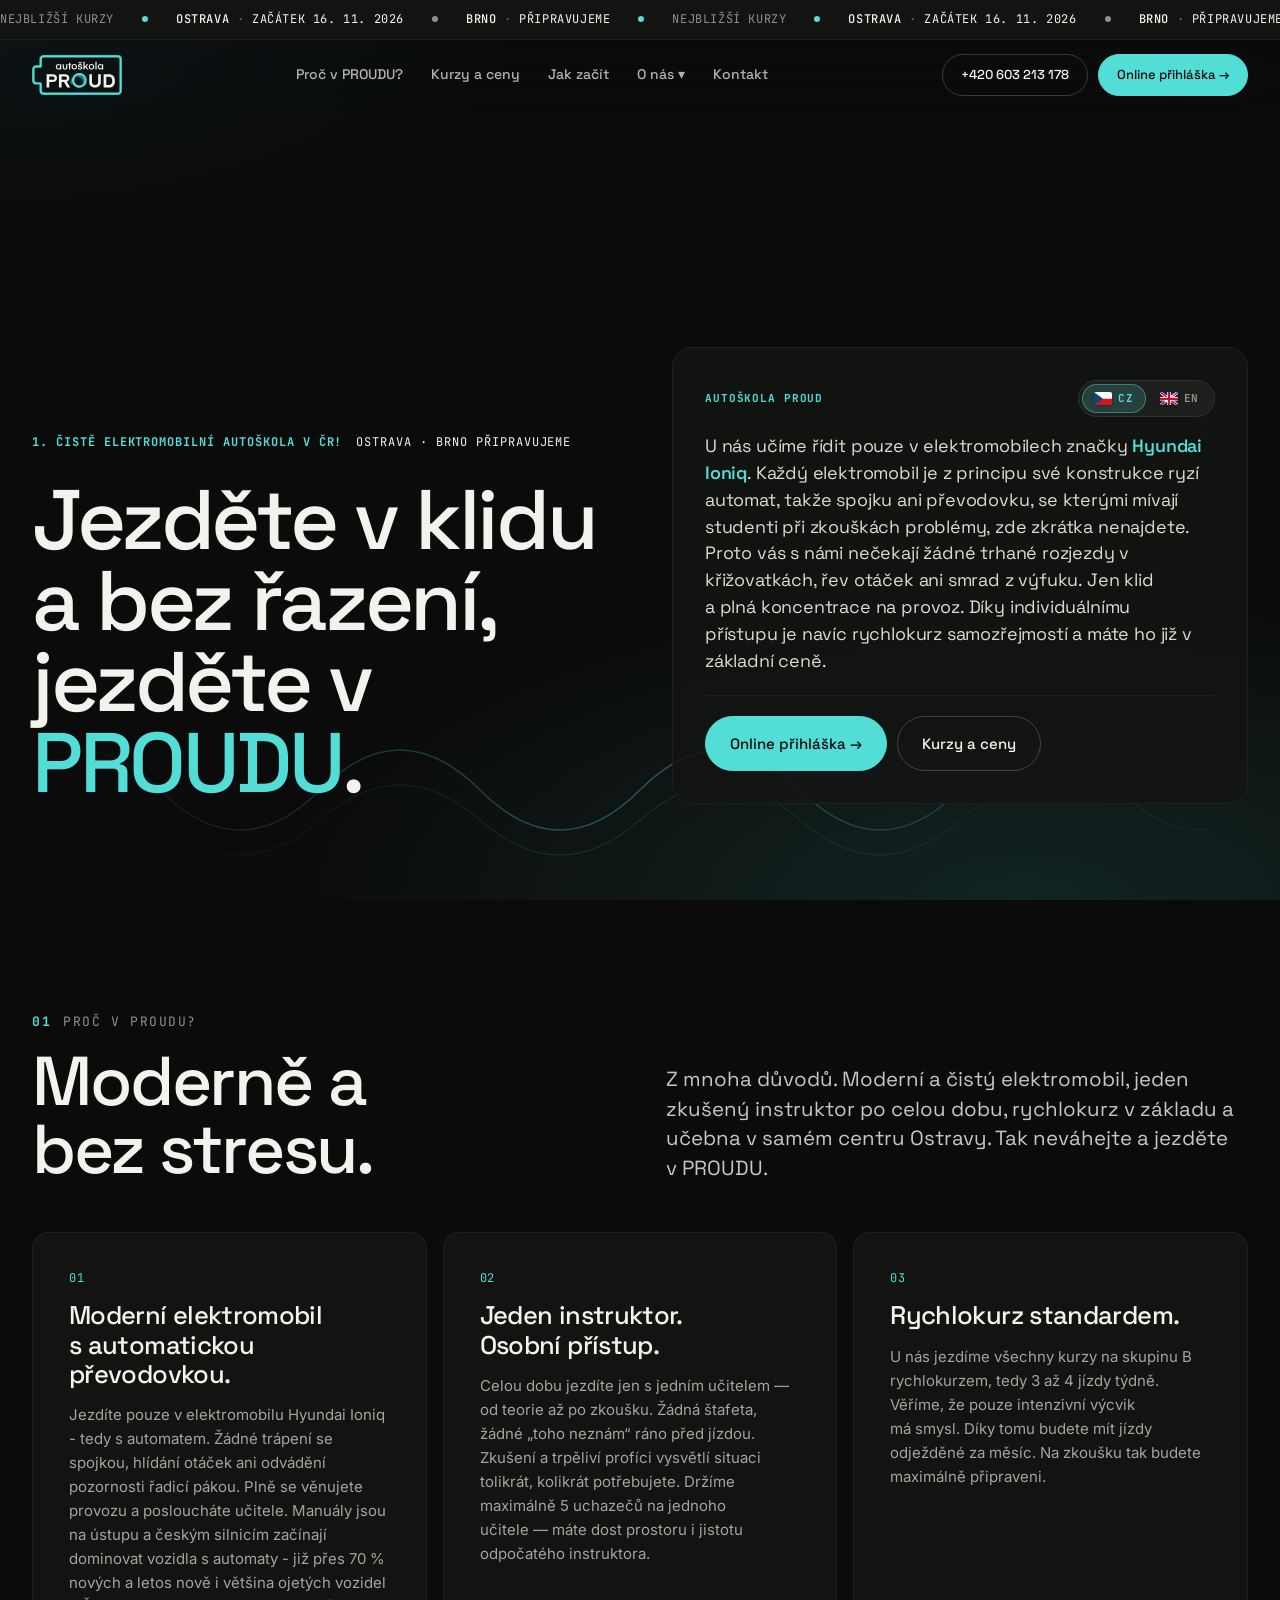
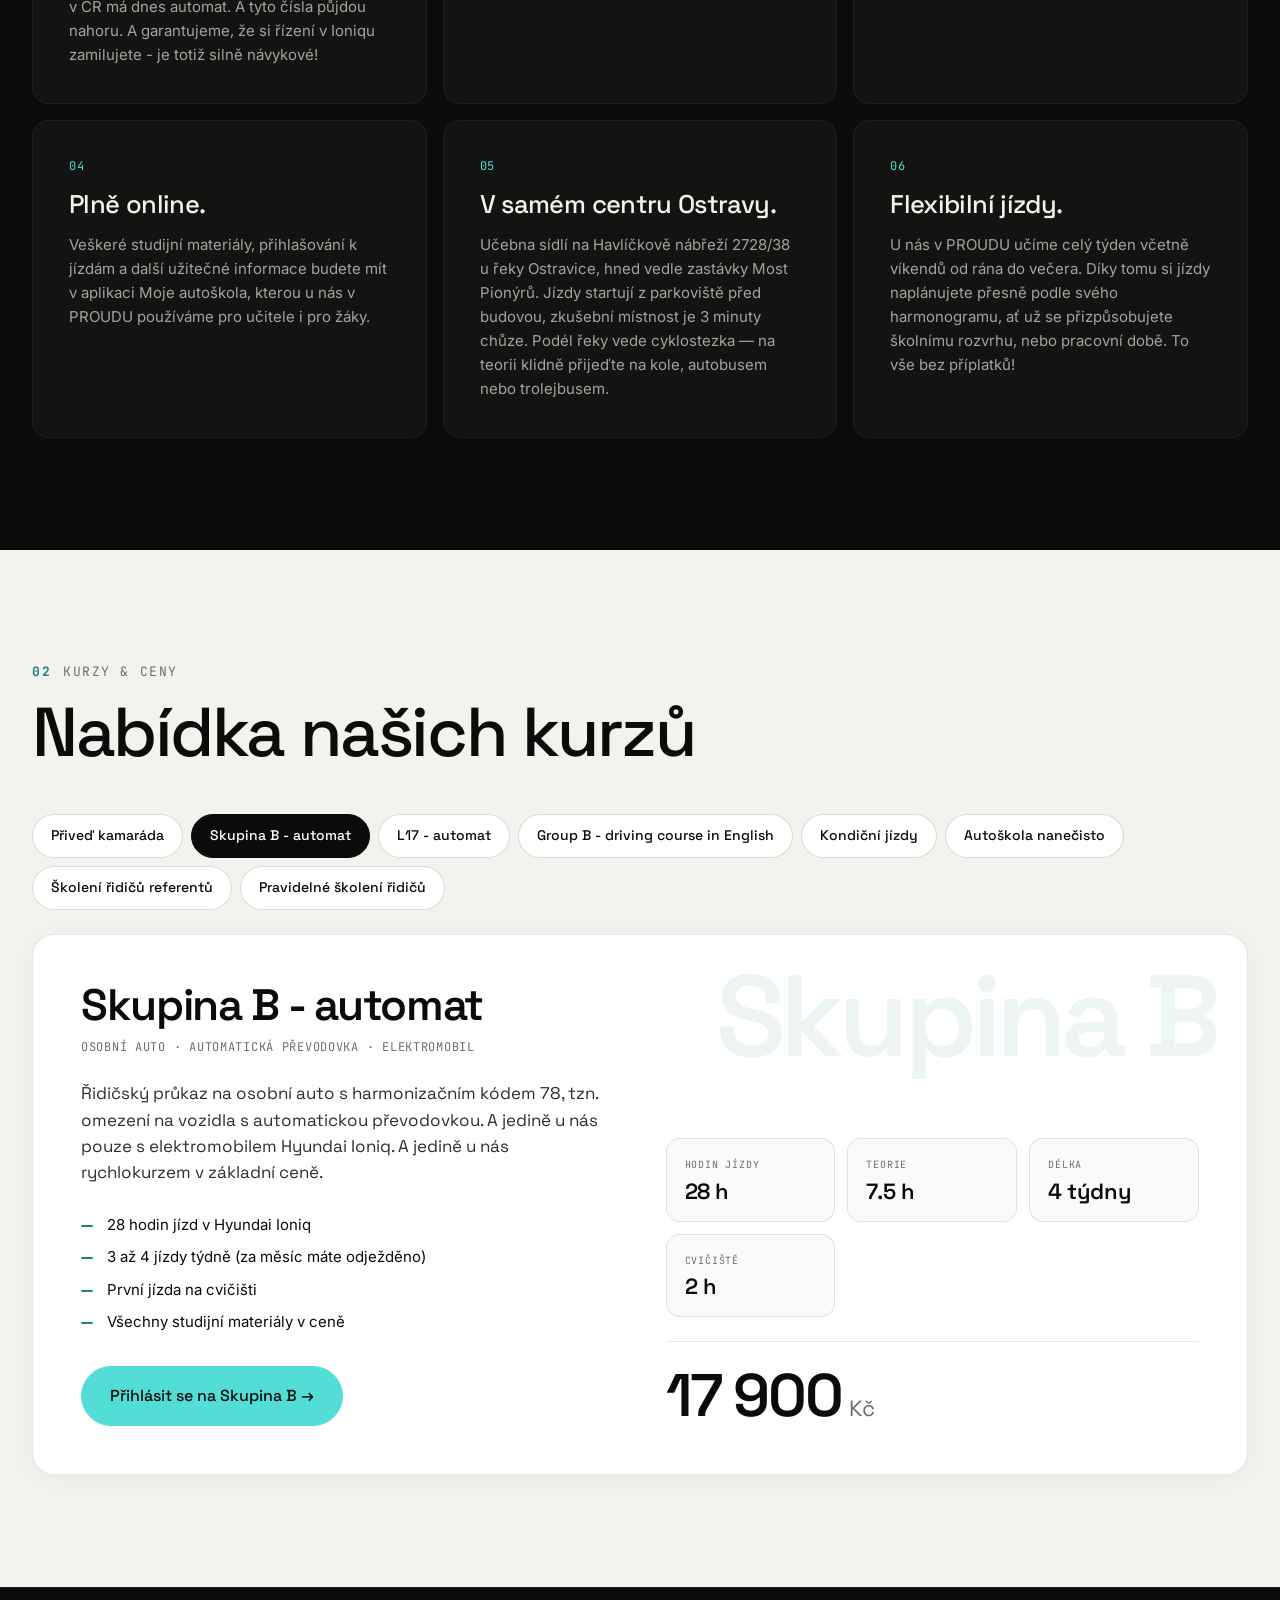
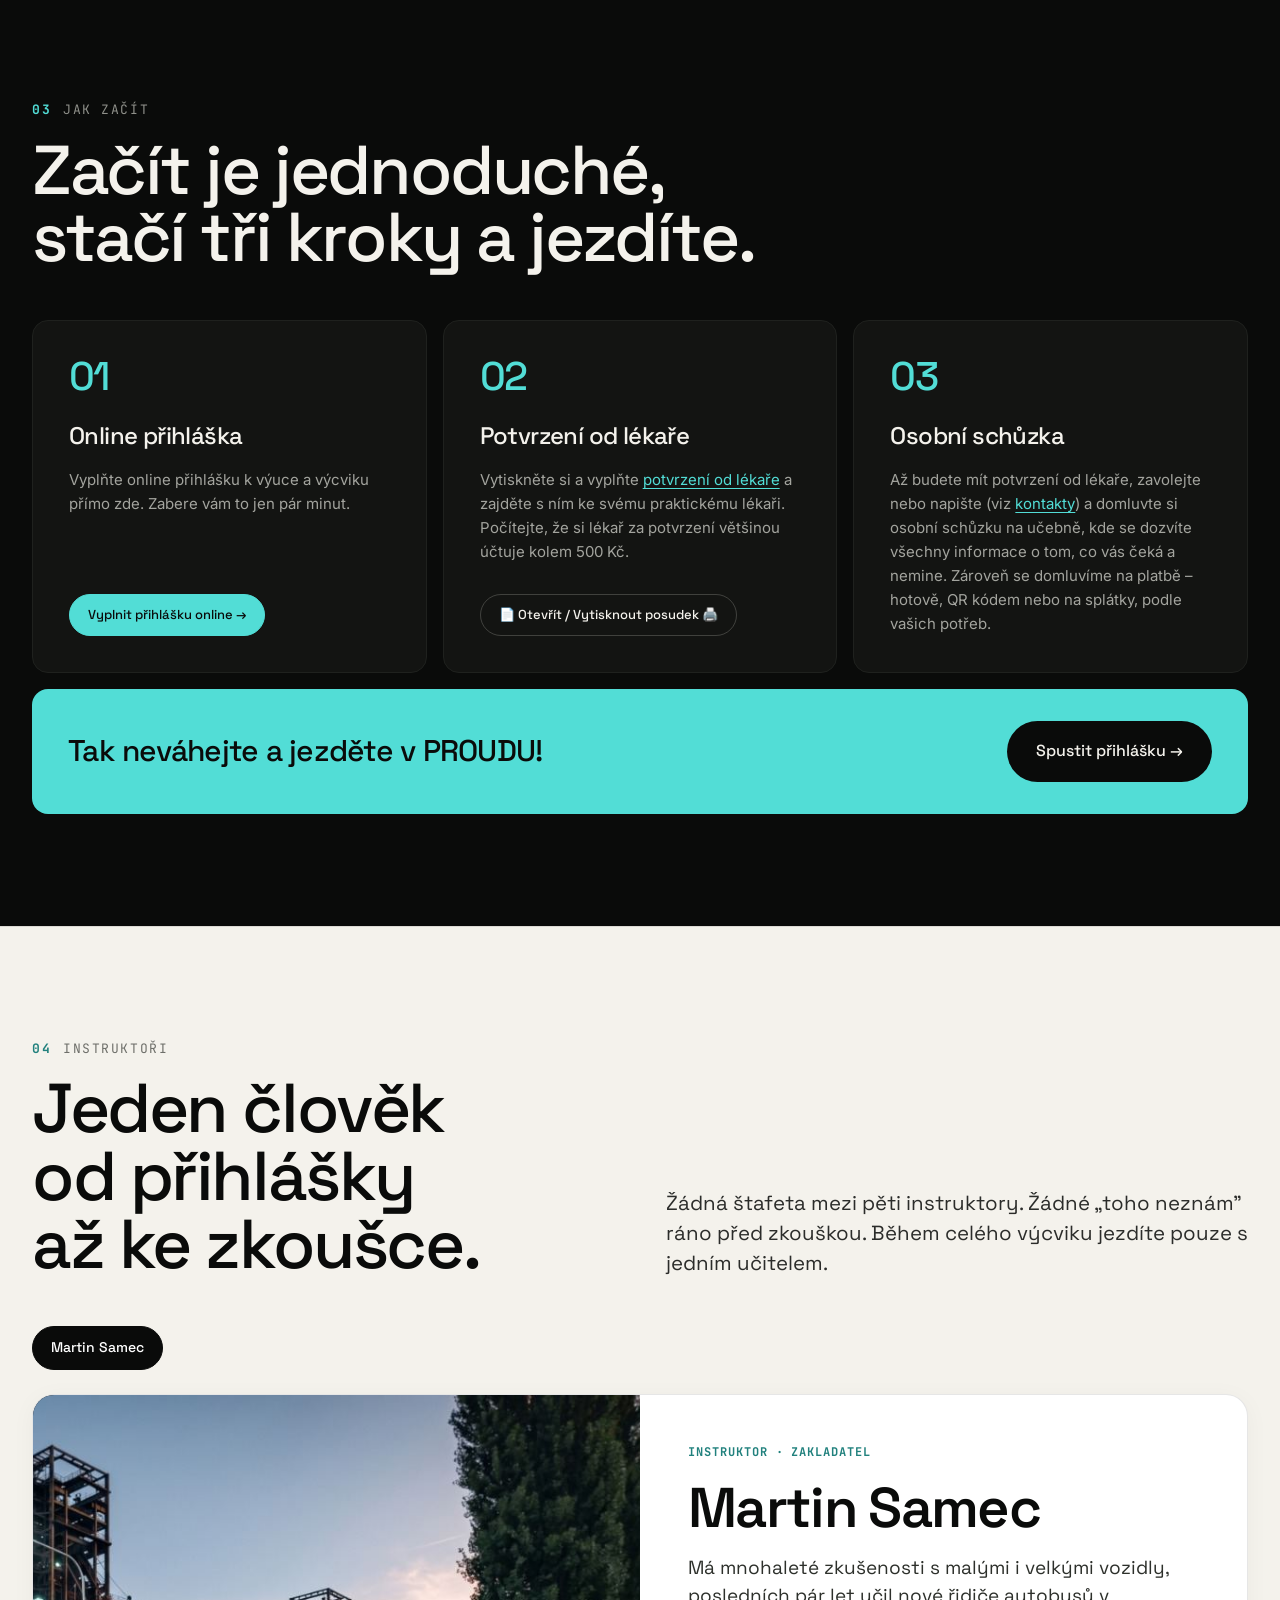
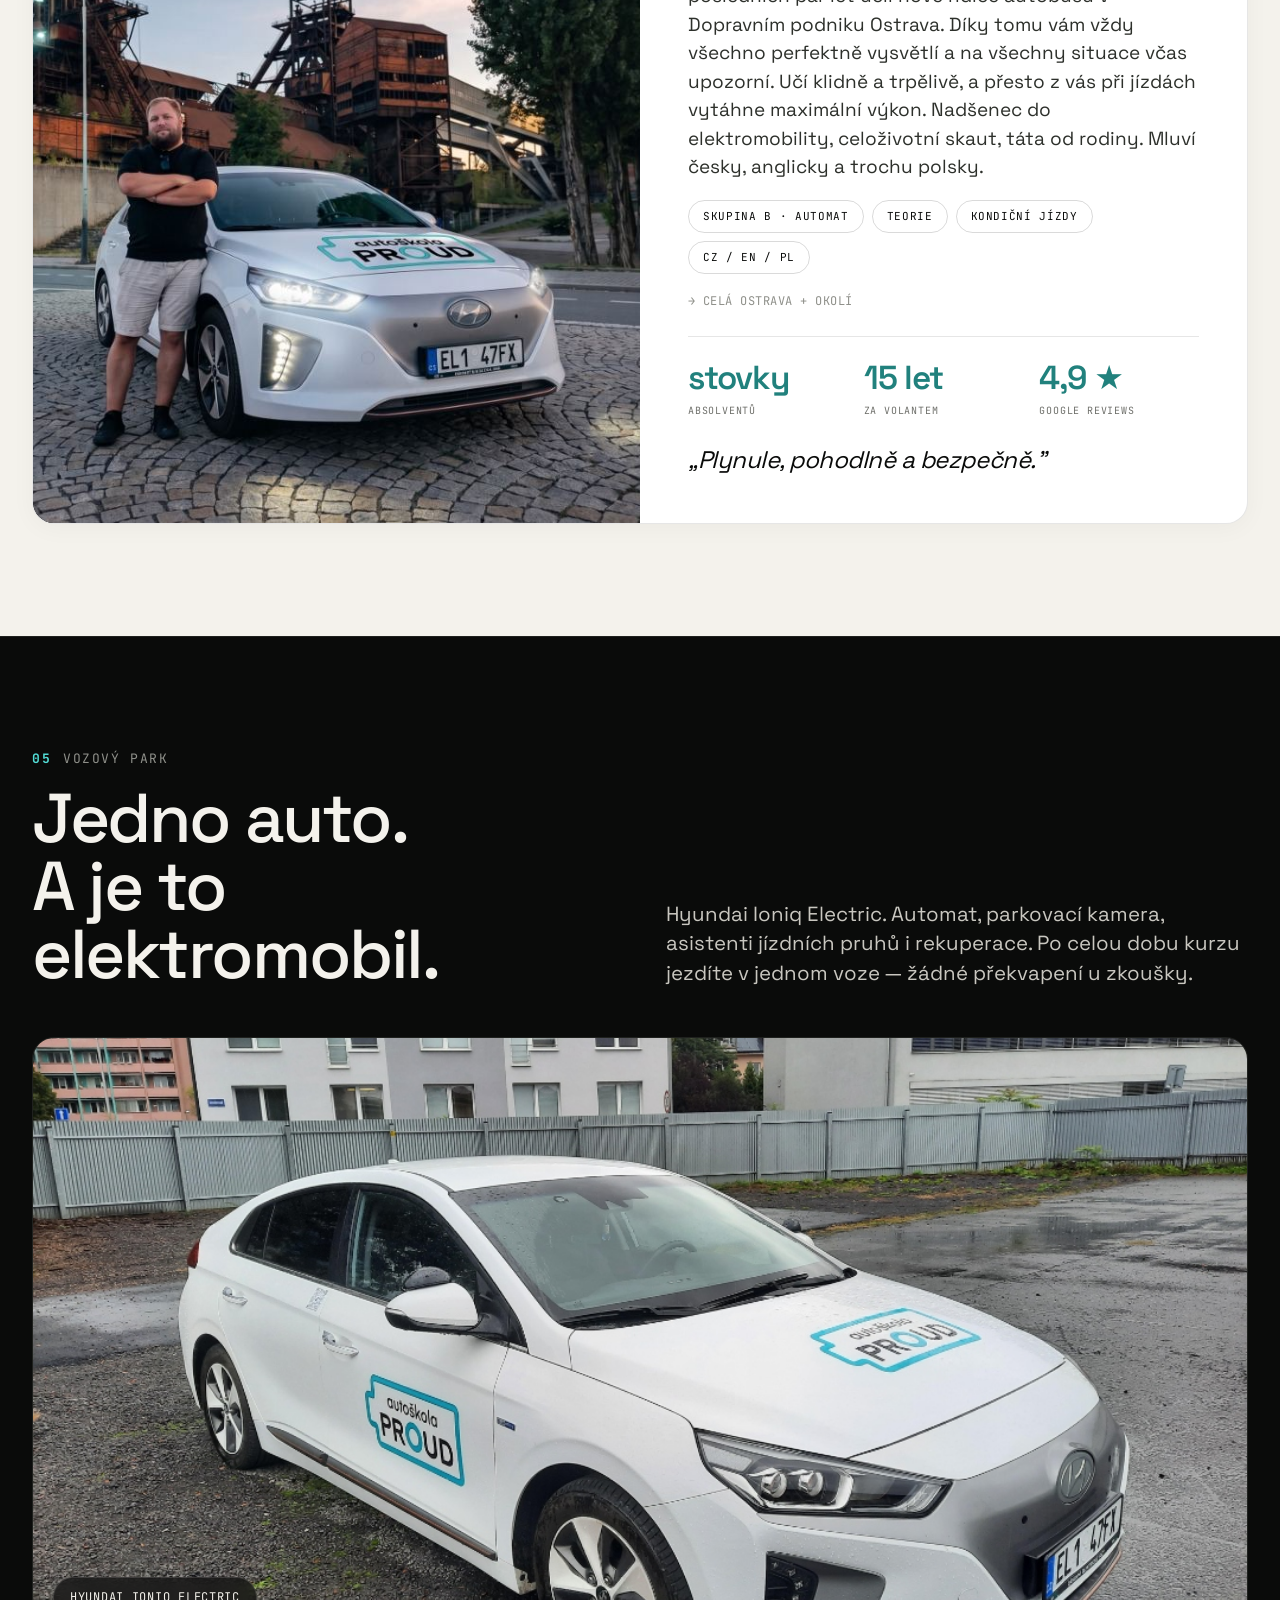
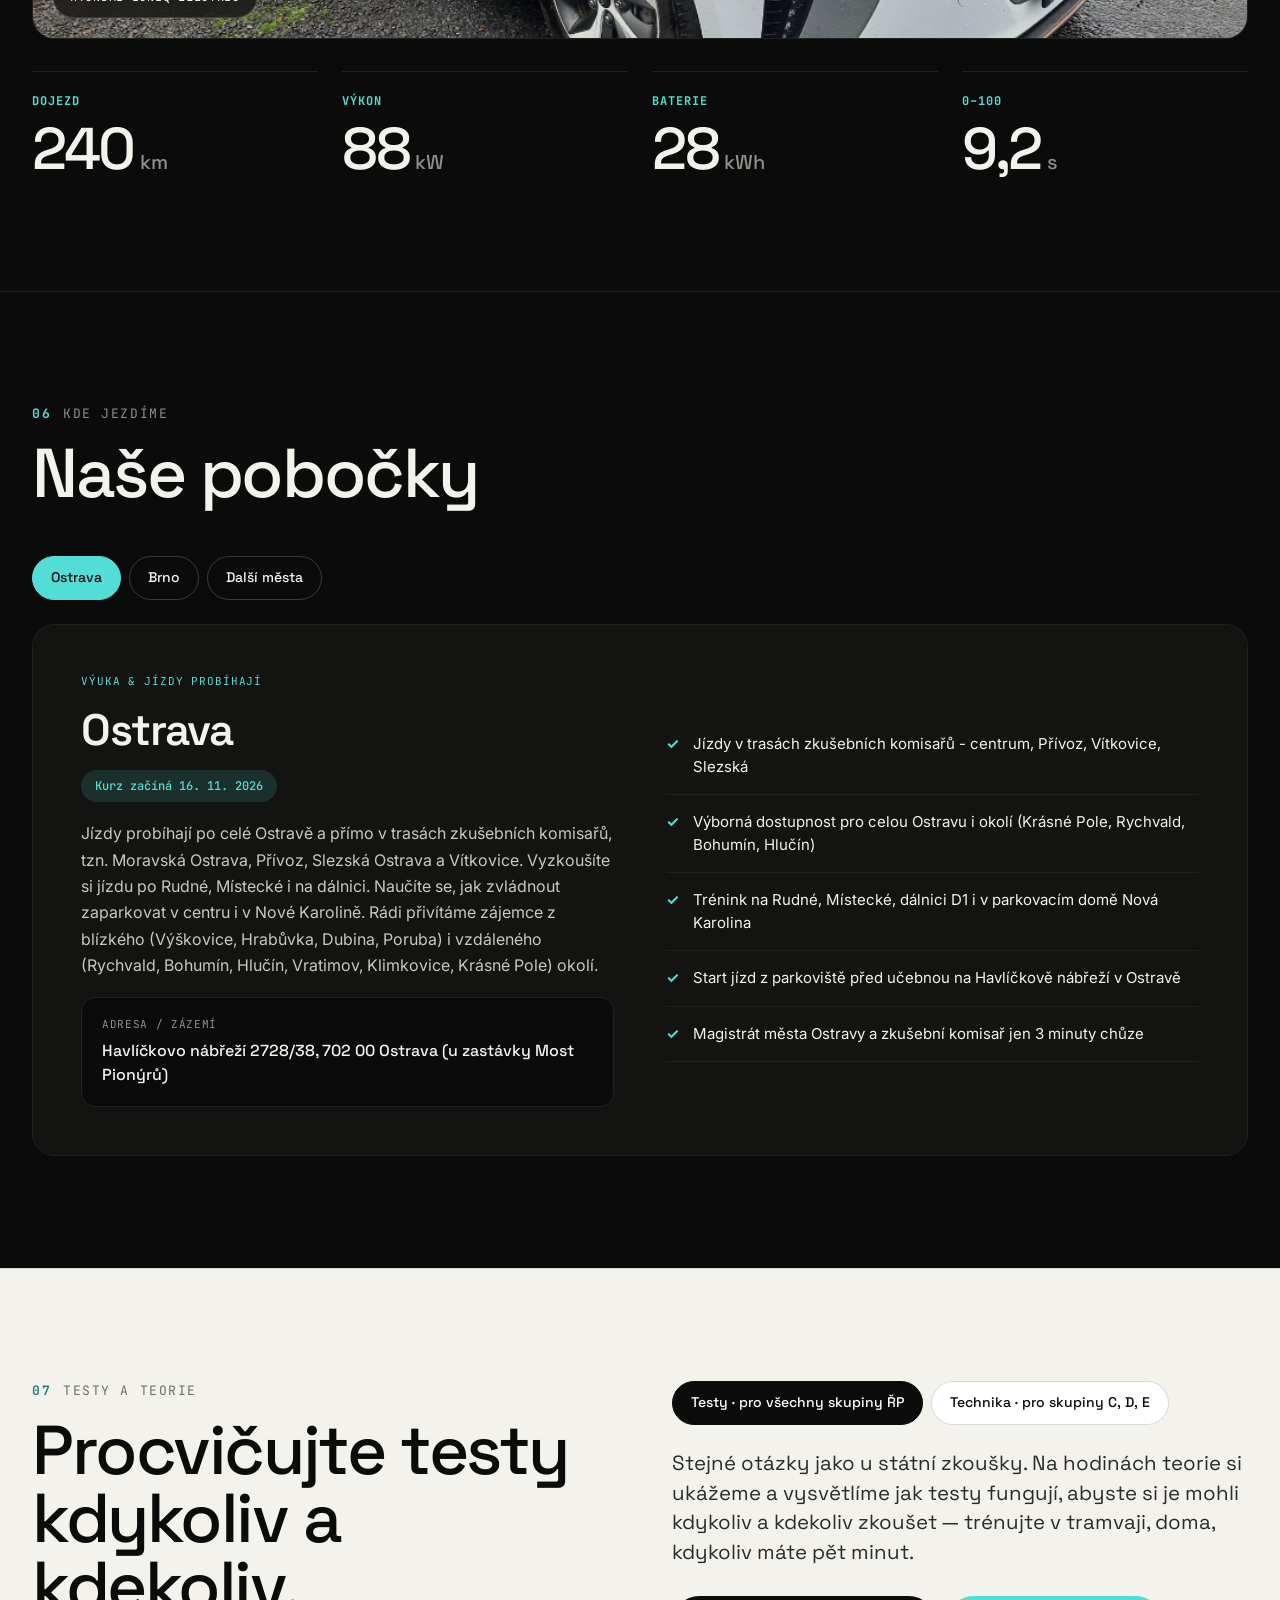
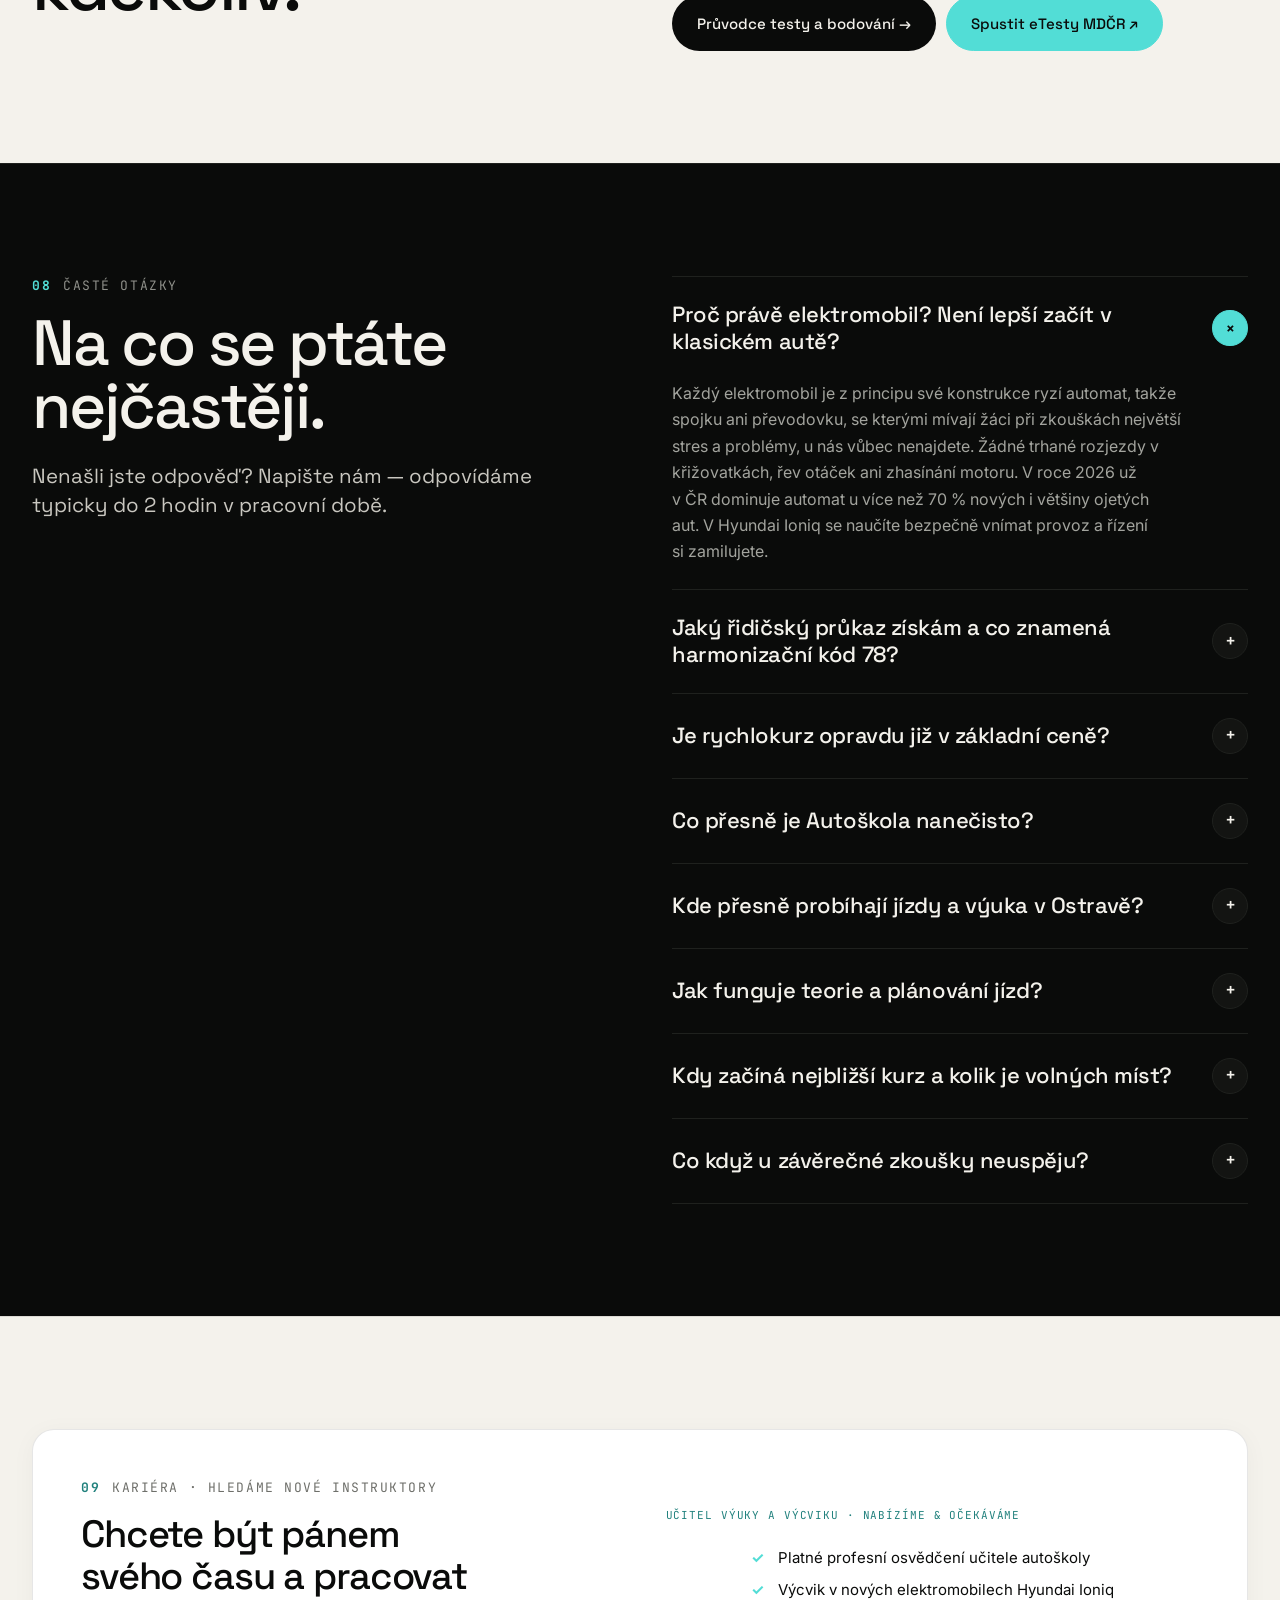
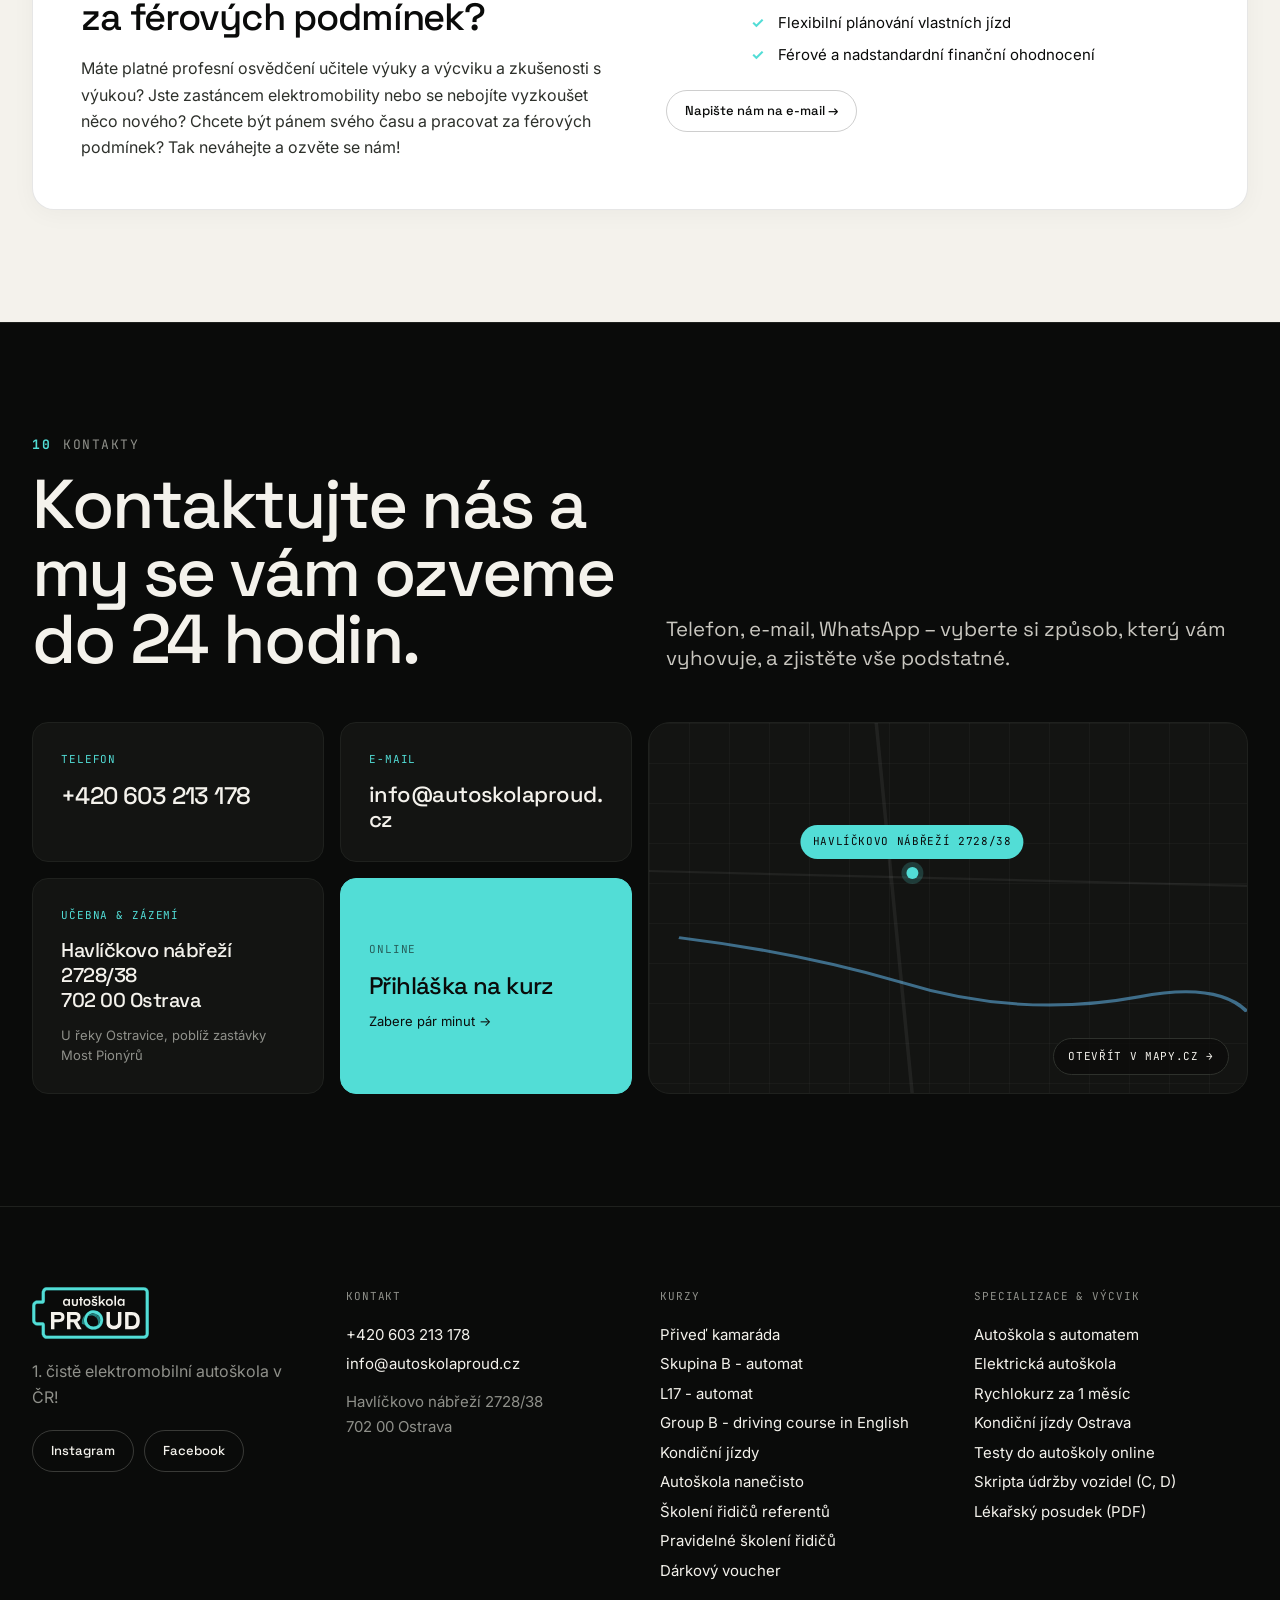
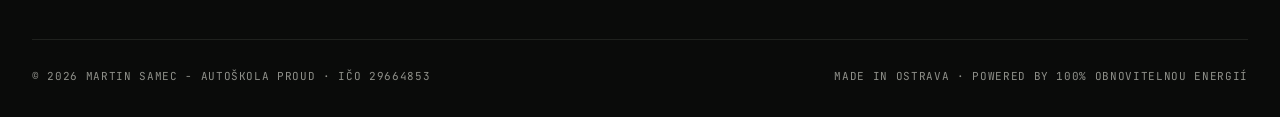
==== commit fb7a766a: "Update index.html" ====
--- a/index.html
+++ b/index.html
@@ -434,6 +434,7 @@
 .agree{margin-top:18px;display:flex;align-items:center;gap:12px;font-size:14px;cursor:pointer}
 .agree input{width:18px;height:18px;accent-color:var(--volt);cursor:pointer;flex:0 0 auto}
 .form-actions{margin-top:28px;display:flex;justify-content:flex-end;flex-wrap:wrap;gap:10px}
+.form-error{display:none;margin-top:16px;padding:12px 14px;border:1px solid rgba(208,91,91,.55);border-radius:10px;background:rgba(208,91,91,.1);color:#8D1C1C;font-size:14px;line-height:1.45}.form-error.show{display:block}
 .success{display:none;padding:40px 24px;text-align:center;background:rgba(82,221,214,.08);border:1px solid var(--volt);border-radius:16px}
 .success .ok{width:64px;height:64px;margin:0 auto 16px;border-radius:50%;background:var(--volt);color:var(--ink);display:flex;align-items:center;justify-content:center;font-size:28px;font-weight:700}
 .success h4{font-family:var(--d);font-size:26px;margin:0 0 12px}
@@ -818,6 +819,7 @@
       <div class="decl" id="modalDecl"><b>Čestné prohlášení</b>Vyplněním tohoto formuláře čestně prohlašuji, že nejsem nezpůsobilým k právním úkonům, že mi nebyl uložen zákaz činnosti spočívající v zákazu řízení motorových vozidel, případně, že pominula doba stanovená pro pozbytí řidičského oprávnění podle zvláštního zákona 2), v případě rozšíření řidičského oprávnění splňuji další podmínky k udělení řidičského oprávnění podle zvláštního zákona 3), že netrpím tělesnou nebo duševní vadou, která by mne činila nezpůsobilým k řízení motorových vozidel a že všechny uvedené údaje jsou pravdivé.</div>
       <label class="agree" id="modalAgreeLabel"><input type="checkbox" name="souhlas" id="souhlas"><span id="modalAgreeText">Potvrzuji pravdivost údajů a souhlasím s čestným prohlášením *</span></label>
       <div class="form-actions"><button type="button" class="btn btn-ghost" data-close-form id="modalCancelBtn">Zrušit</button><button type="submit" class="btn btn-volt lg" id="modalSubmitBtn">Odeslat žádost o přijetí →</button></div>
+      <div class="form-error" id="formError" role="alert" aria-live="polite"></div>
     </form>
   </div>
 </div>
@@ -954,7 +956,7 @@
   var fEmailLabel=document.getElementById('fEmailLabel'),fEmailInput=document.getElementById('fEmailInput');
   var fNoteLabel=document.getElementById('fNoteLabel'),fNoteInput=document.getElementById('fNoteInput');
   var modalDecl=document.getElementById('modalDecl'),modalAgreeText=document.getElementById('modalAgreeText');
-  var modalCancelBtn=document.getElementById('modalCancelBtn'),modalSubmitBtn=document.getElementById('modalSubmitBtn');
+  var modalCancelBtn=document.getElementById('modalCancelBtn'),modalSubmitBtn=document.getElementById('modalSubmitBtn'),formError=document.getElementById('formError');
   var successTitle=document.getElementById('successTitle'),successDesc=document.getElementById('successDesc'),successBtn=document.getElementById('successBtn');
 
   var setModalLang = function(lang){
@@ -1020,14 +1022,33 @@
   document.addEventListener('keydown',function(e){if(e.key==='Escape'){closeForm();closeMenu()}});
   var obc=document.getElementById('obcSelect'),jine=document.getElementById('obcJine');
   obc.addEventListener('change',function(){var on=obc.value==='Jiné';jine.hidden=!on;jine.querySelector('input').required=on});
-  form.addEventListener('submit',function(e){
+  form.addEventListener('submit',async function(e){
     e.preventDefault();
     if(!document.getElementById('souhlas').checked){
       alert(currentHeroLang==='en' ? 'Please confirm the solemn declaration.' : 'Pro odeslání přihlášky je nutné potvrdit čestné prohlášení.');
       return;
     }
-    if(window.trackGAEvent)window.trackGAEvent('generate_lead',{course:kurz.value});
-    modal.classList.add('sent');form.reset();jine.hidden=true;
+    if(formError) formError.classList.remove('show');
+    var originalSubmitText=modalSubmitBtn.textContent;
+    modalSubmitBtn.disabled=true;
+    modalSubmitBtn.textContent=currentHeroLang==='en' ? 'Sending…' : 'Odesíláme…';
+    try{
+      var data=new FormData(form);
+      data.append('_subject','Nová online přihláška · Autoškola PROUD');
+      data.append('_template','table');
+      var response=await fetch('https://formsubmit.co/ajax/info@autoskolaproud.cz',{method:'POST',headers:{Accept:'application/json'},body:data});
+      if(!response.ok) throw new Error('Form service returned '+response.status);
+      if(window.trackGAEvent)window.trackGAEvent('generate_lead',{course:kurz.value});
+      modal.classList.add('sent');form.reset();jine.hidden=true;
+    }catch(error){
+      if(formError){
+        formError.textContent=currentHeroLang==='en' ? 'We could not send your application. Please try again or call us at +420 603 213 178.' : 'Přihlášku se nepodařilo odeslat. Zkuste to prosím znovu, nebo nám zavolejte na +420 603 213 178.';
+        formError.classList.add('show');
+      }
+    }finally{
+      modalSubmitBtn.disabled=false;
+      modalSubmitBtn.textContent=originalSubmitText;
+    }
   });
 })();
 </script>
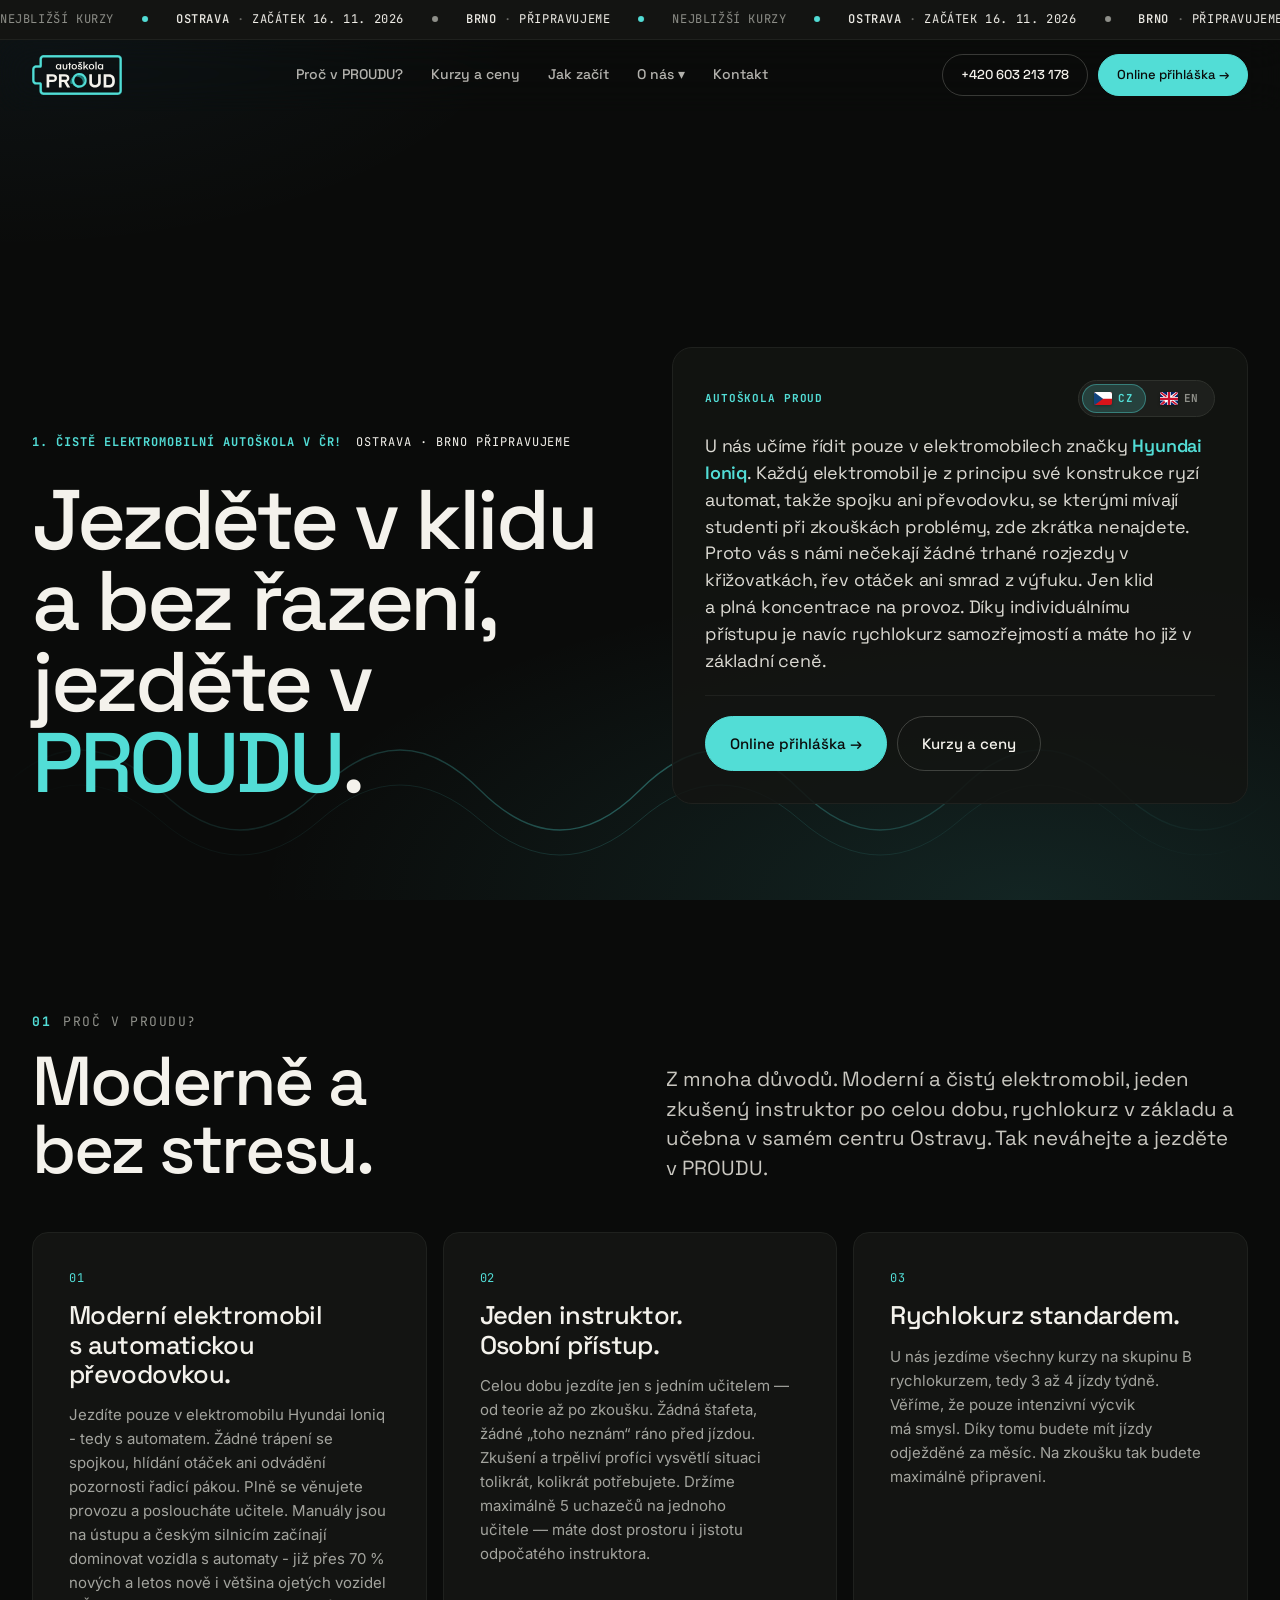
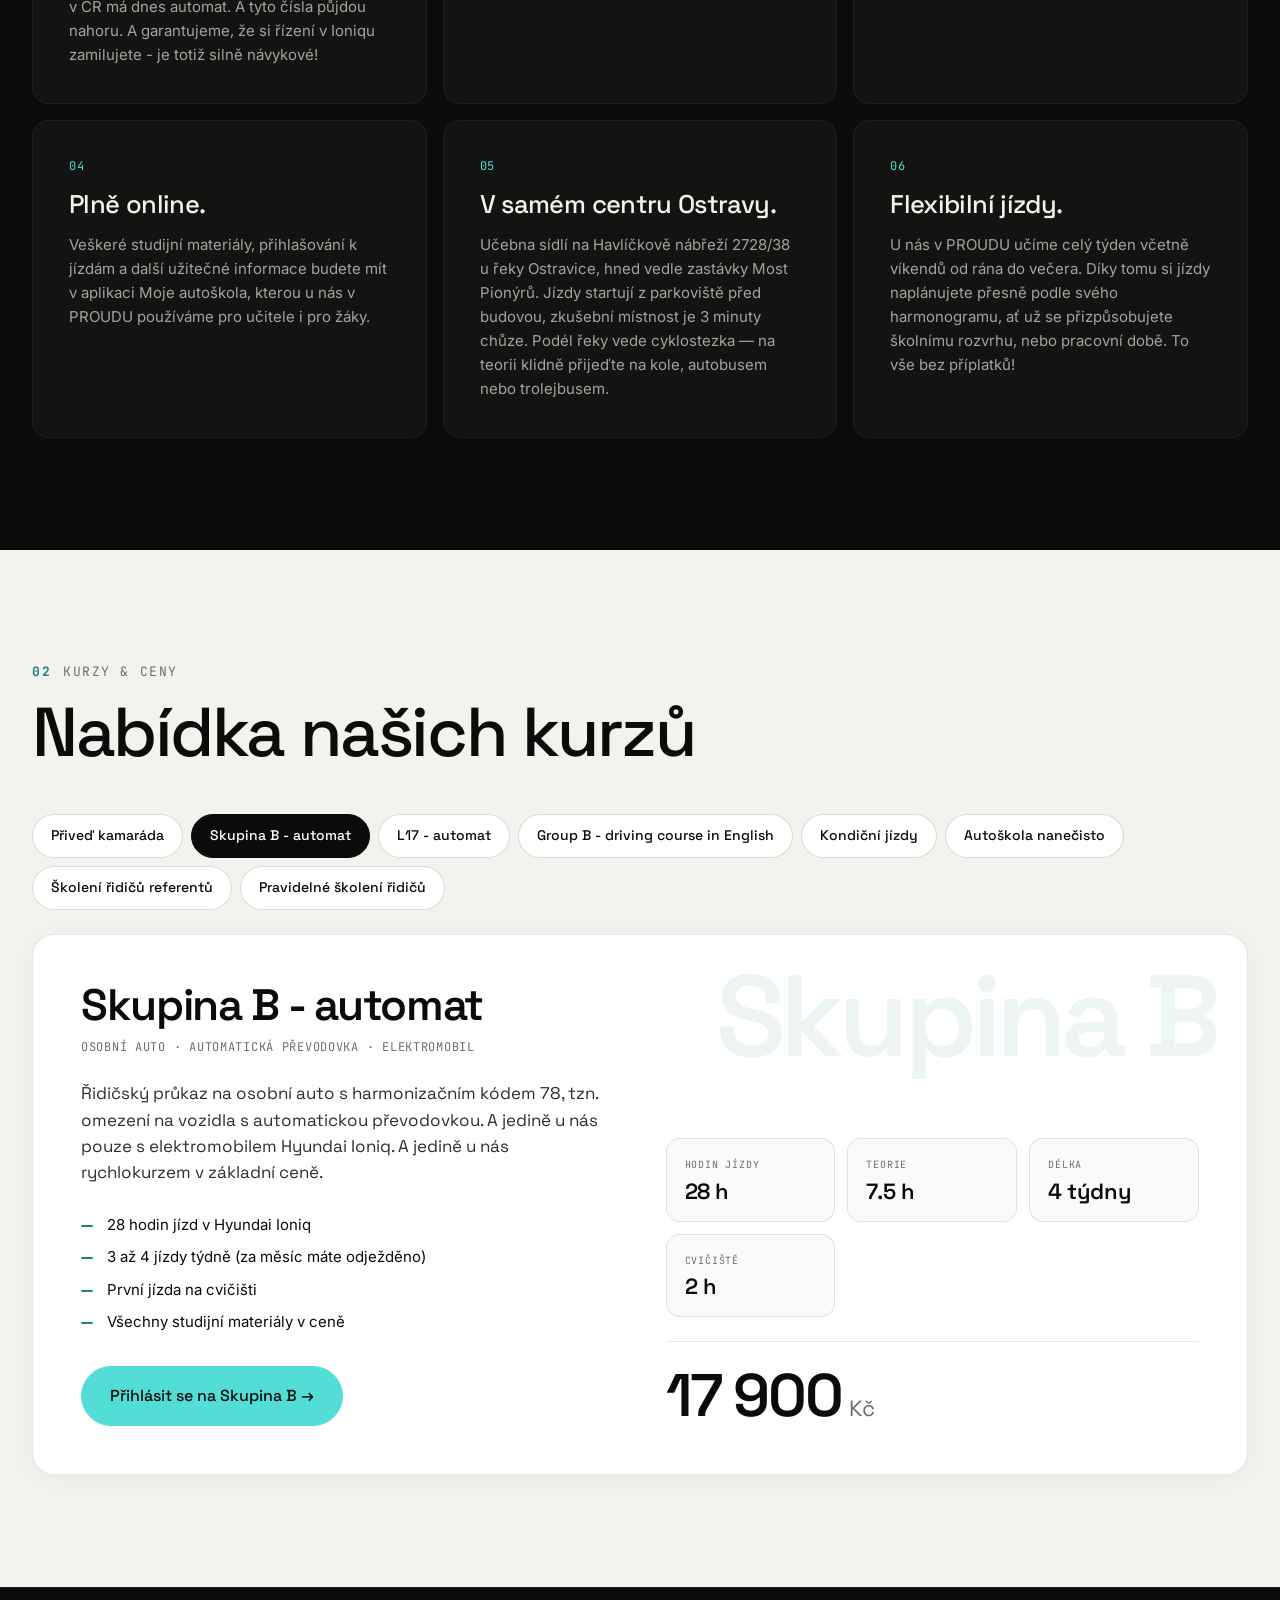
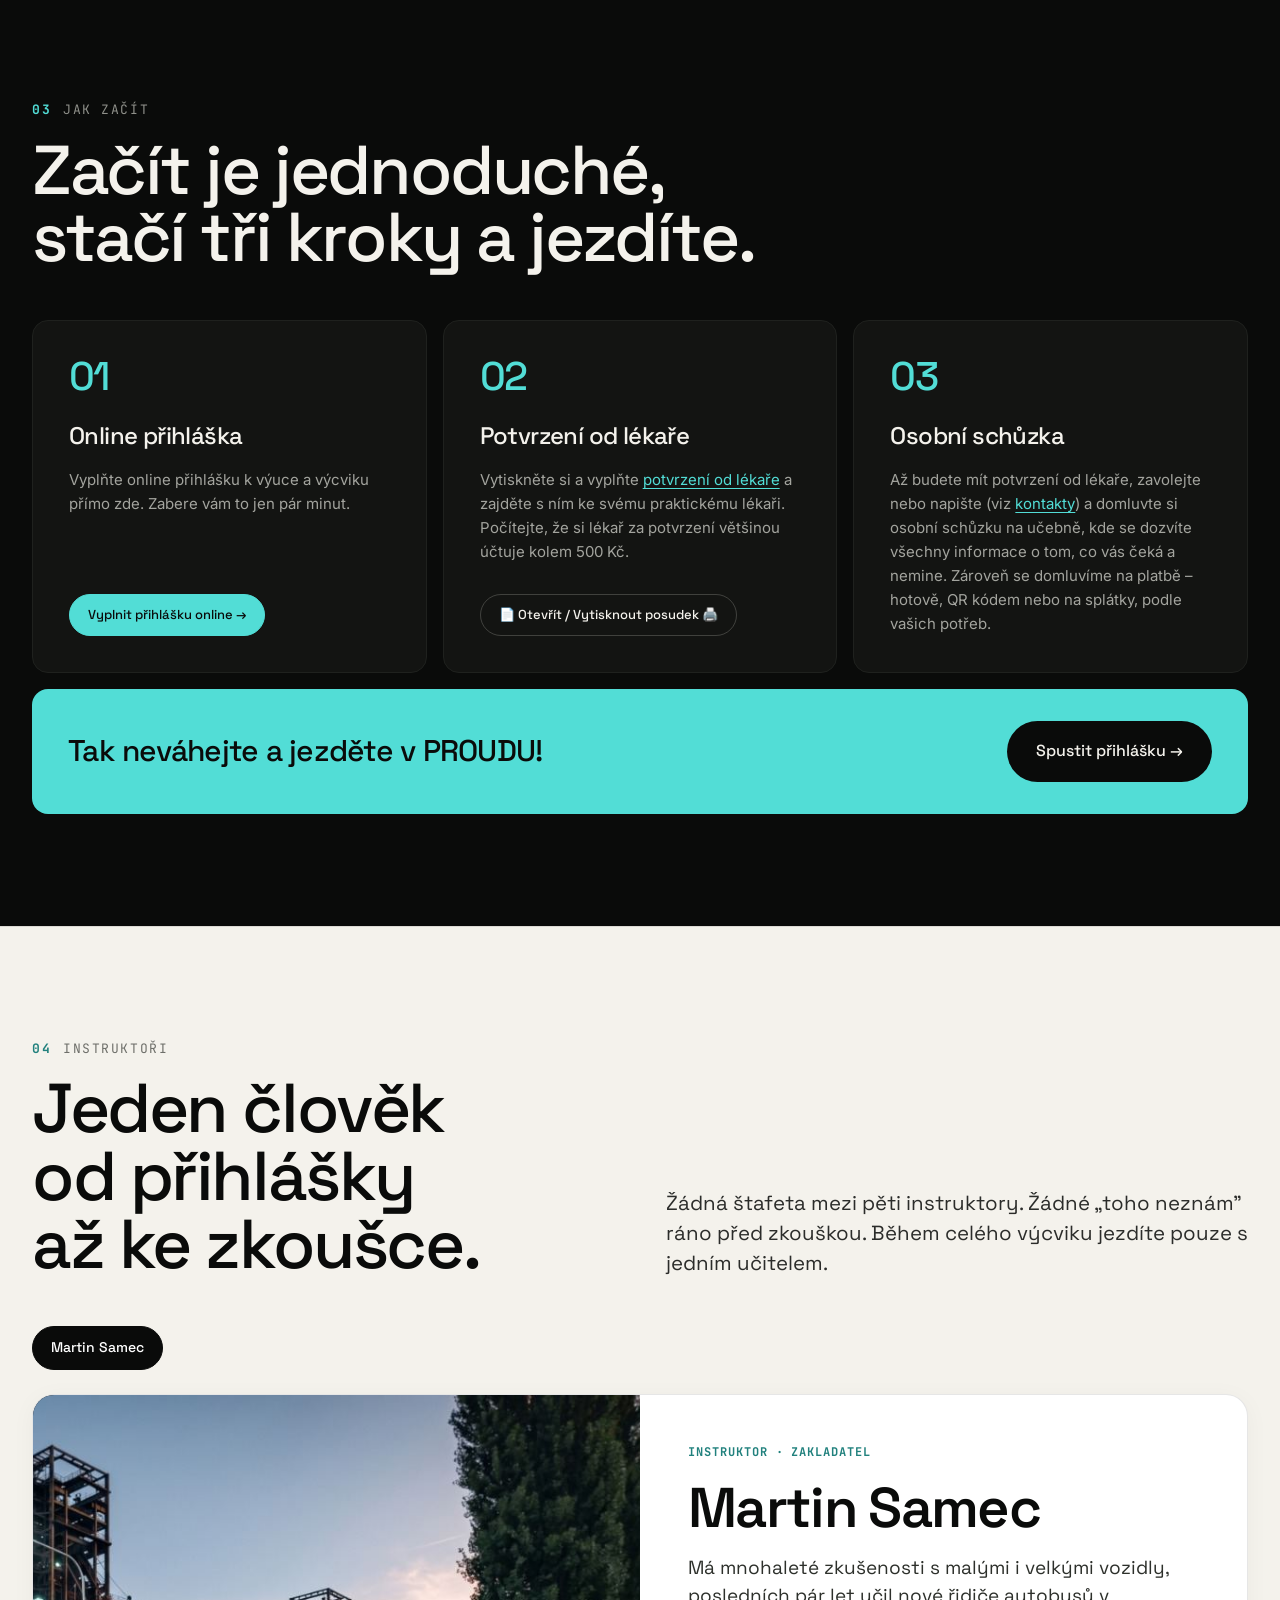
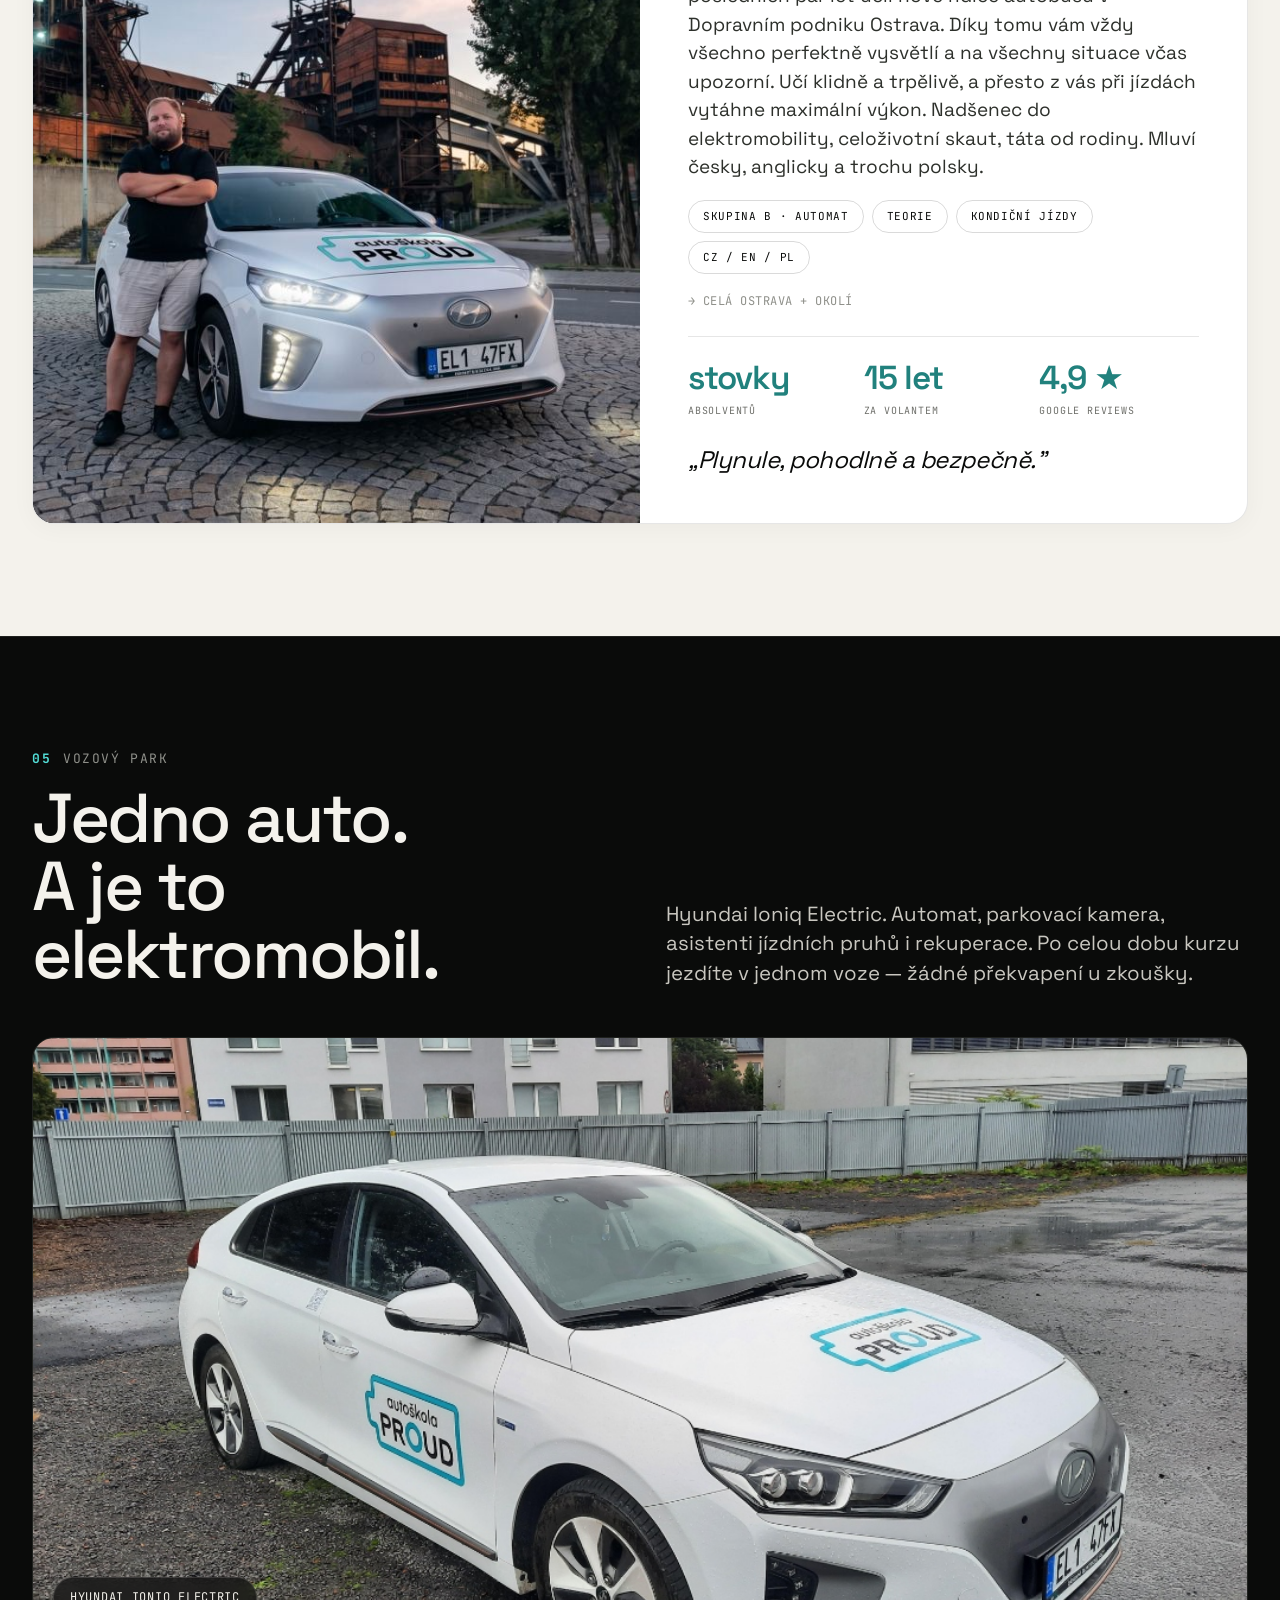
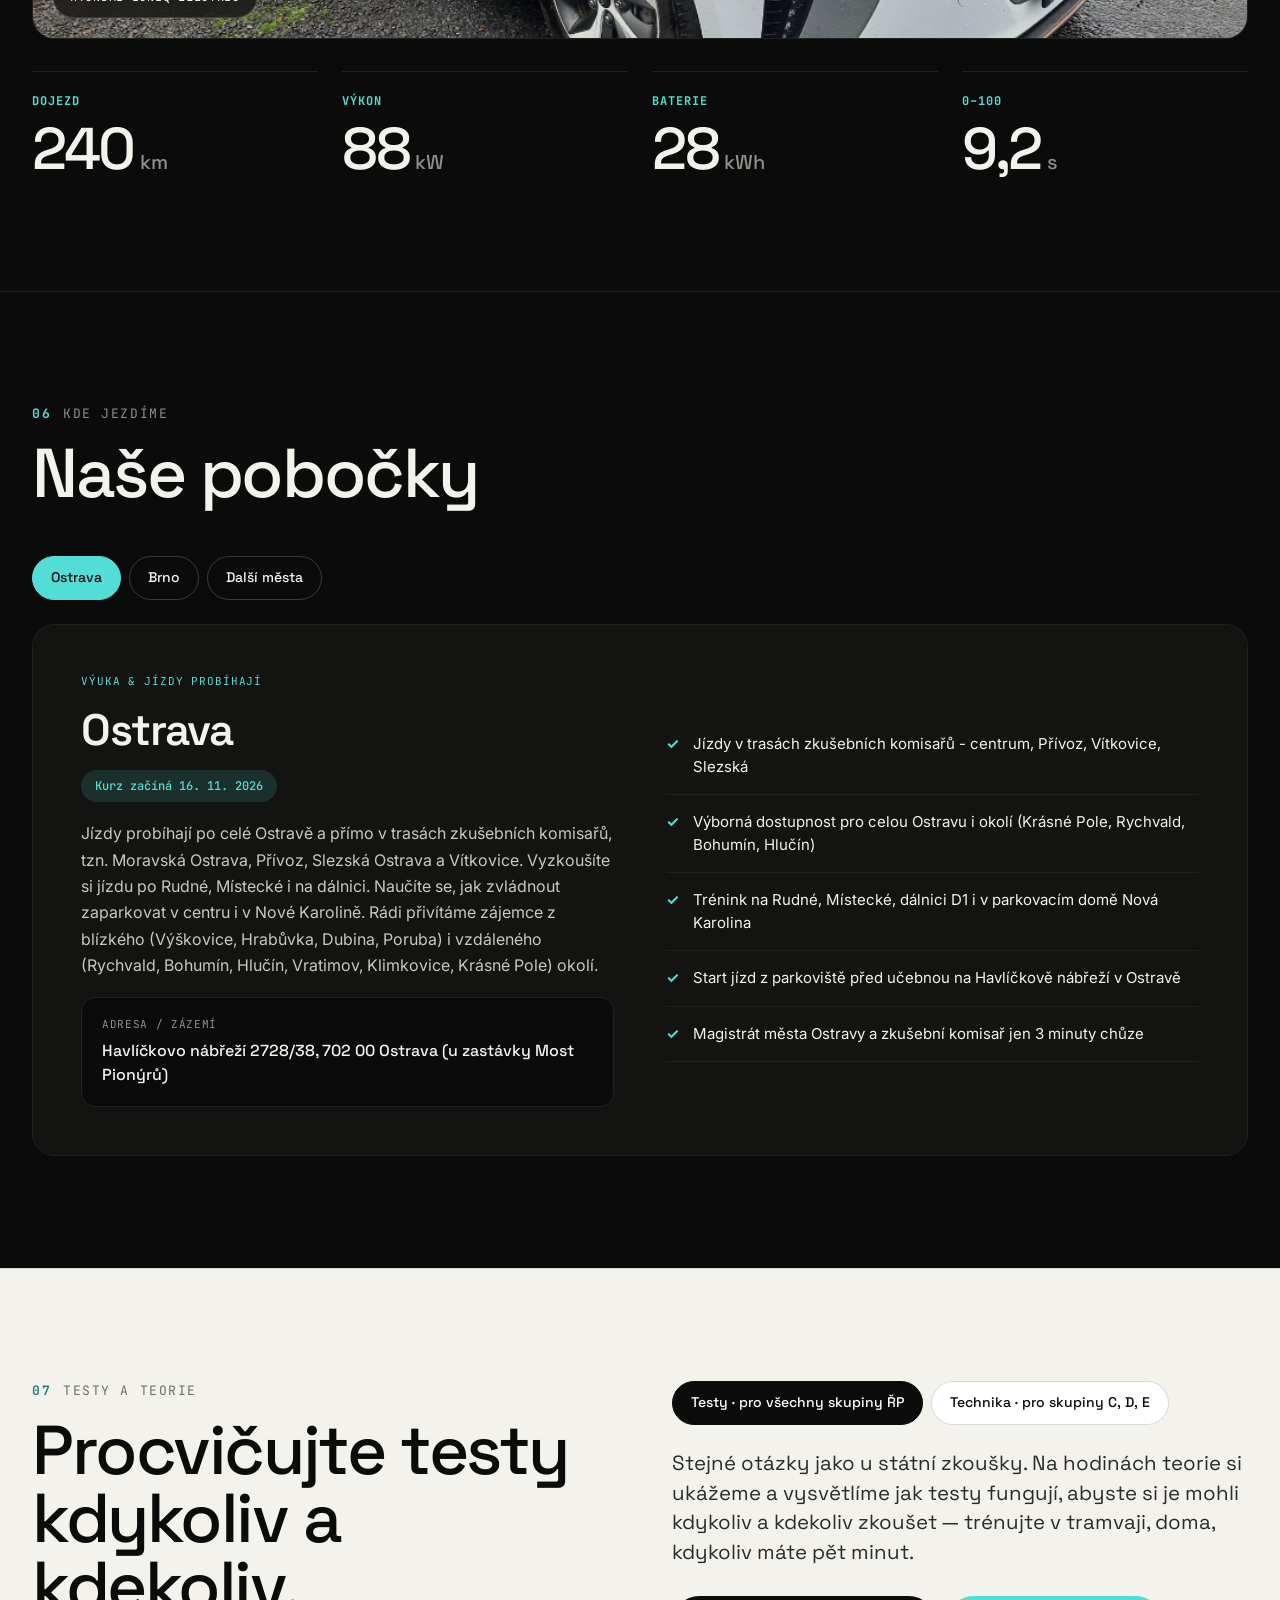
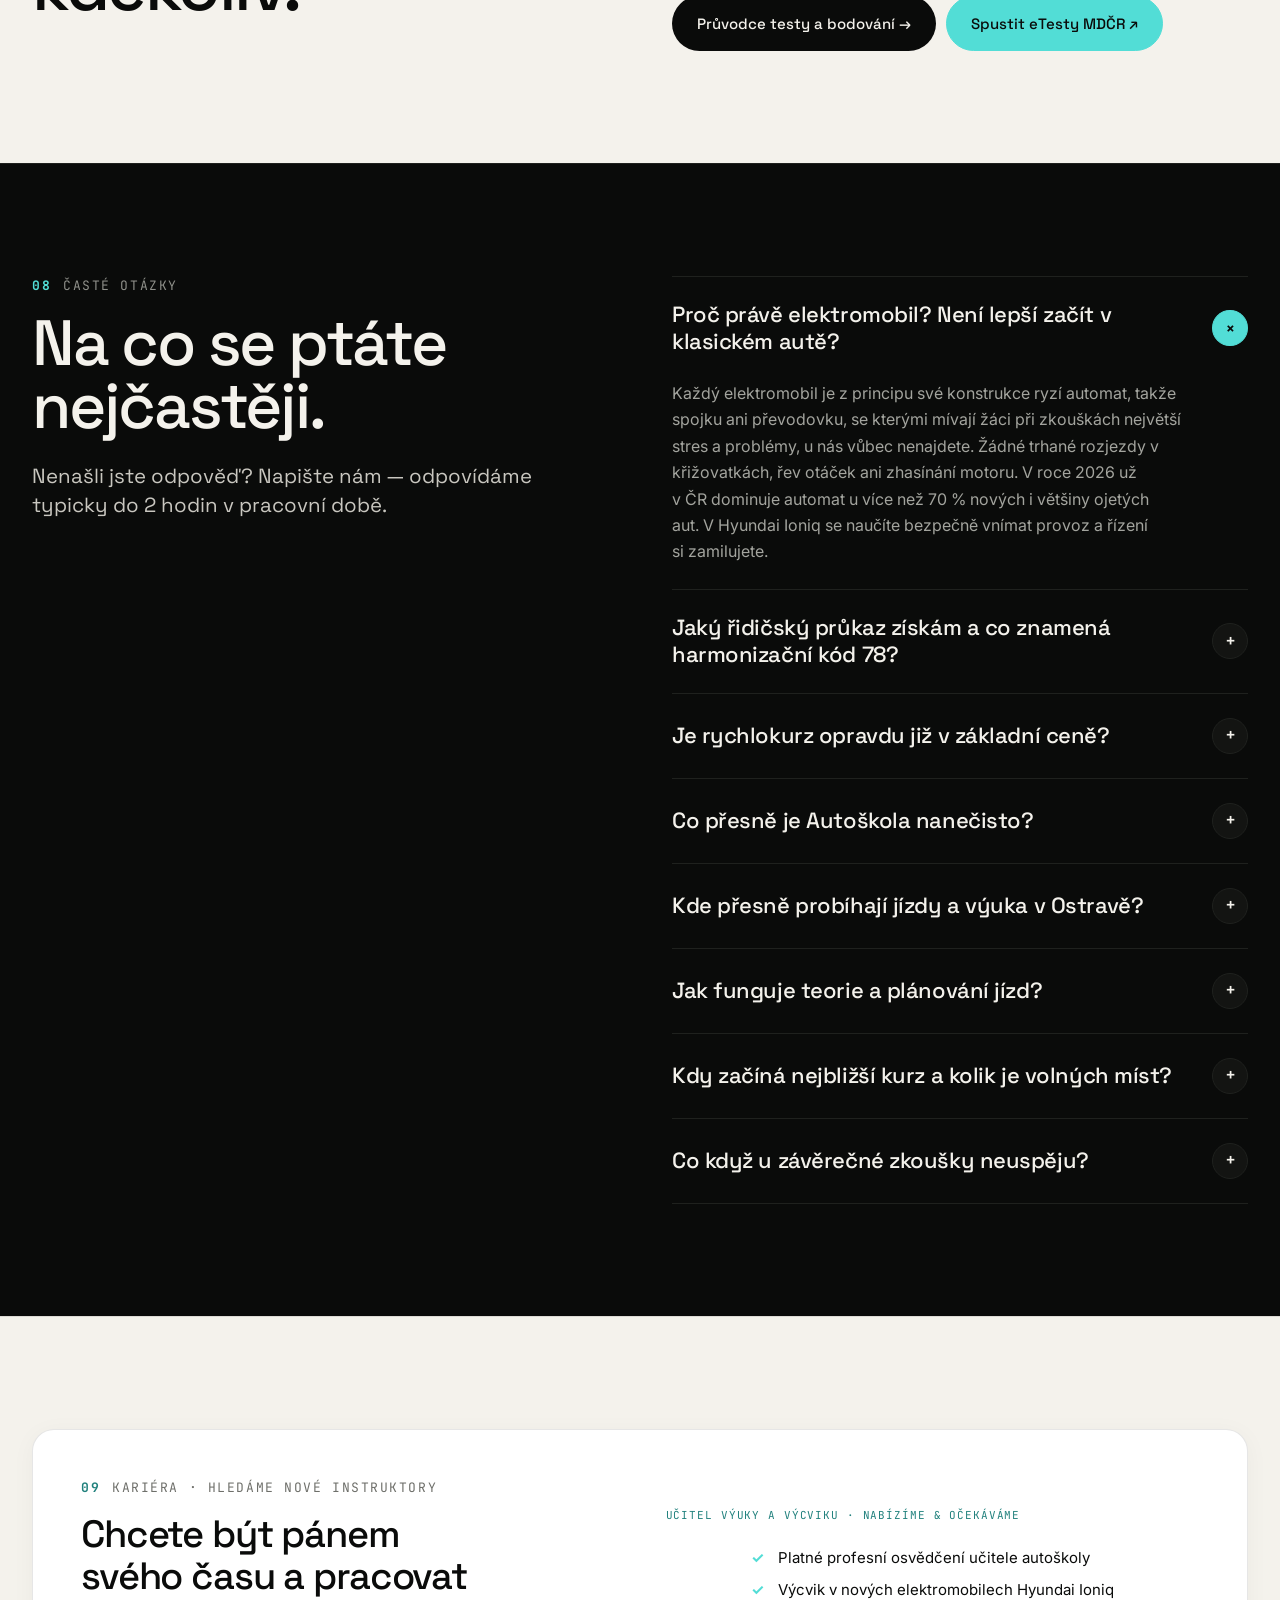
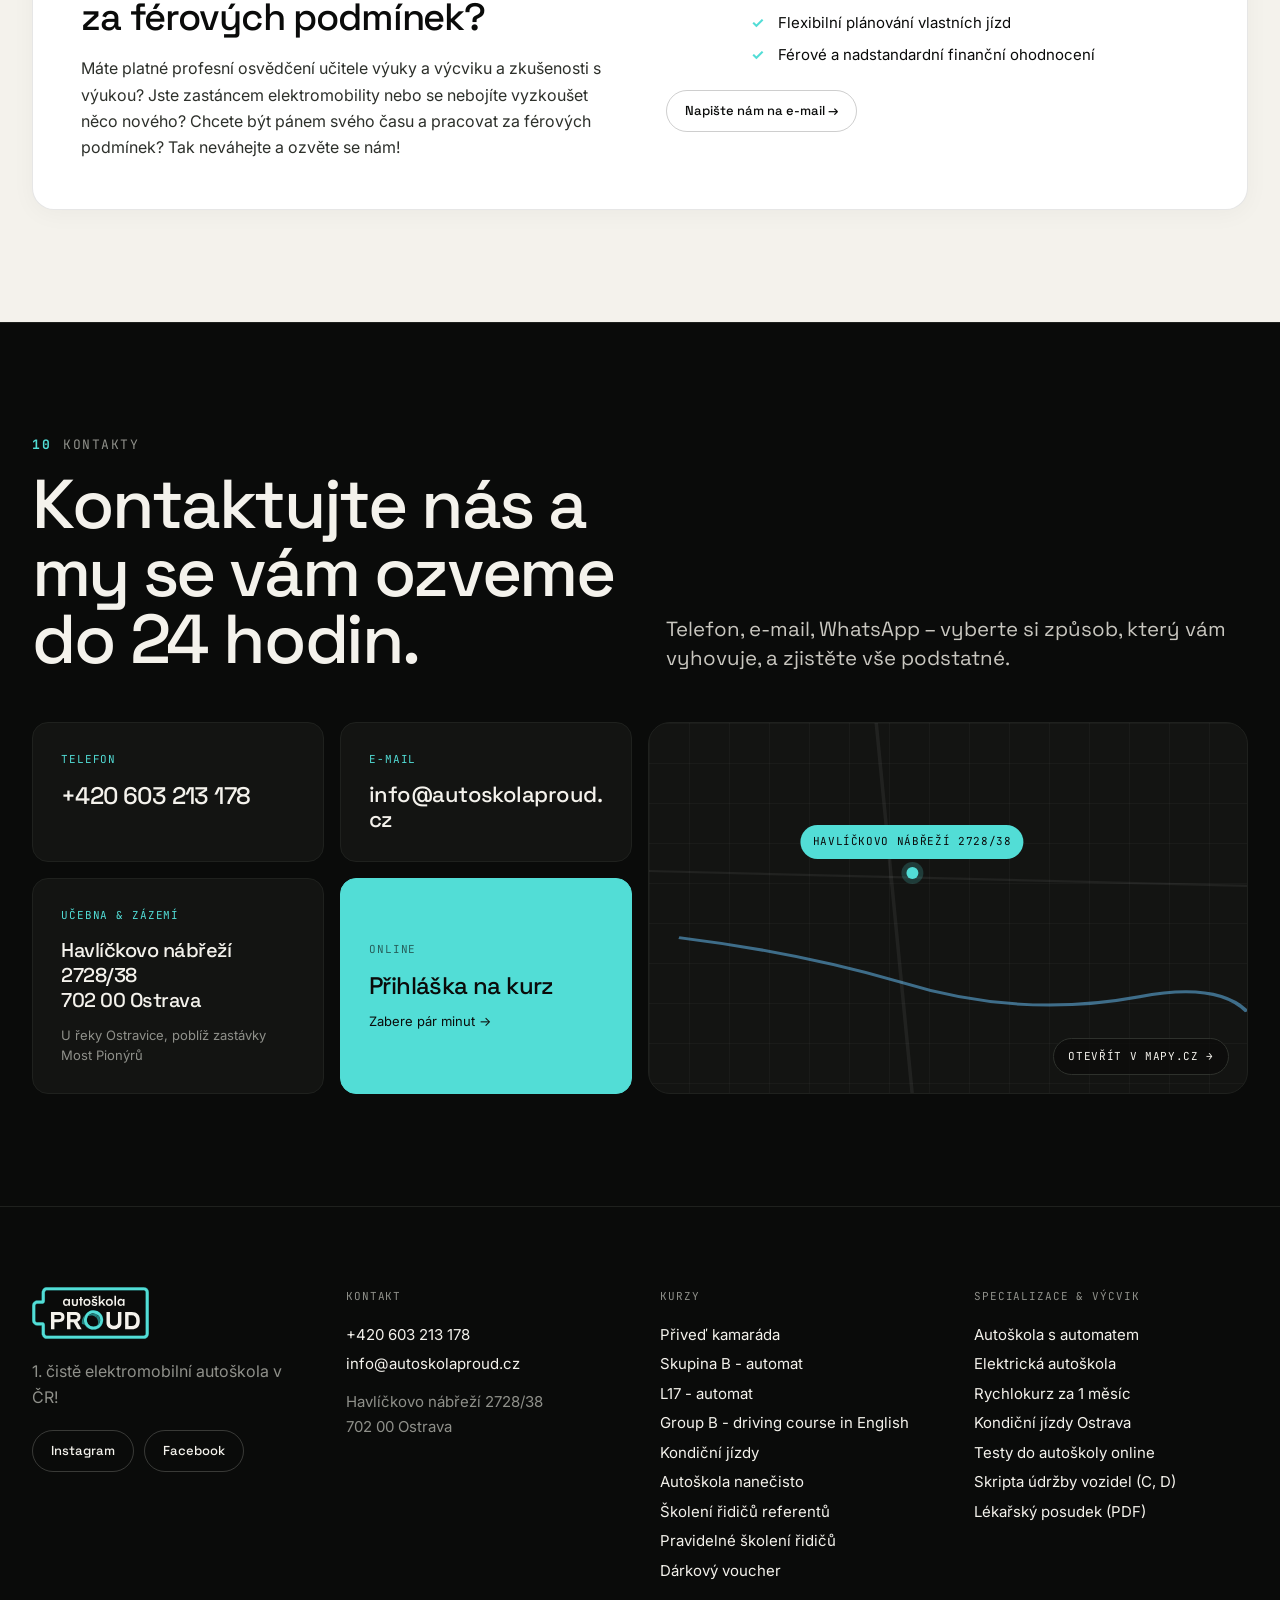
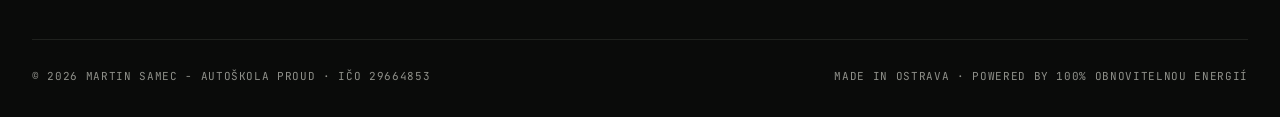
==== commit 3e873d96: "Simplify course enquiry form and fix course preselection" ====
--- a/index.html
+++ b/index.html
@@ -610,7 +610,7 @@
       <div><h3>Kondiční jízdy</h3><div class="sub">již řídíte, ale chcete si vyzkoušet elektromobil</div>
         <p class="blurb">Máte řidičský průkaz, ale dlouho jste neřídili nebo poprvé usedáte za volant elektromobilu? Naučíme Vás rekuperovat, plánovat nabíjení a parkovat s couvací kamerou.</p>
         <ul class="dash-list"><li>Plánování nabíjení v reálné trase</li><li>Rekuperace, one-pedal driving</li><li>Couvací kamera, asistenční systémy</li><li>Cena za 45 minut 500 Kč</li></ul>
-        <button class="btn btn-volt lg" data-open-form="Kondiční jízdy (1 200 Kč / lekce)">Přihlásit se na Kondiční jízdy →</button></div>
+        <button class="btn btn-volt lg" data-open-form="Kondiční jízdy (500 Kč / 45 min)">Přihlásit se na Kondiční jízdy →</button></div>
       <div class="course-side"><div class="meta-grid"><div class="meta-cell"><div class="l">Délka</div><div class="v">45 min</div></div></div>
         <div class="price"><span class="p">500</span><span class="cur">Kč</span></div></div>
     </article>
@@ -796,29 +796,20 @@
 <div class="modal" id="modal" role="dialog" aria-modal="true" aria-labelledby="modalTitle">
   <div class="modal-box">
     <button class="modal-x" data-close-form title="Zavřít">✕</button>
-    <div class="modal-head"><div class="mono" style="font-size:11px;color:var(--volt)" id="modalKicker">Oficiální online formulář</div><h3 id="modalTitle">Žádost o přijetí k výuce a výcviku</h3></div>
+    <div class="modal-head"><div class="mono" style="font-size:11px;color:var(--volt)" id="modalKicker">Nezávazná přihláška</div><h3 id="modalTitle">Nezávazná přihláška na kurz</h3></div>
     <div class="success"><div class="ok">✓</div><h4 id="successTitle">Žádost byla úspěšně odeslána!</h4><p id="successDesc">Děkujeme za vyplnění. Potvrzení jsme zaznamenali a ozveme se vám do 24 hodin s dalším postupem a prvním termínem jízdy.</p><button class="btn btn-volt lg" data-close-form id="successBtn">Zavřít formulář</button></div>
     <form id="appForm">
       <div class="fgrid">
-        <label class="field" id="fBranchLabel">Pobočka (Město) *<select name="pobocka" id="pobockaSelect"><option value="Ostrava">Ostrava (začátek 16. 11. 2026)</option></select></label>
-        <label class="field" id="fCourseLabel">Vybraný kurz *<select name="kurz" id="kurzSelect"><option>Skupina B - automat (17 900 Kč)</option><option>Přiveď kamaráda (16 900 Kč)</option><option>L17 - automat (17 900 Kč)</option><option>Group B - driving course in English (19 900 Kč)</option><option>Kondiční jízdy (1 200 Kč / lekce)</option><option>Autoškola nanečisto (ZDARMA)</option></select></label>
-        <label class="field" id="fNameLabel">Jméno *<input type="text" name="jmeno" required placeholder="Jan" id="fNameInput"></label>
-        <label class="field" id="fSurnameLabel">Příjmení (titul) *<input type="text" name="prijmeni" required placeholder="Novák" id="fSurnameInput"></label>
-        <label class="field" id="fDobLabel">Datum narození *<input type="date" name="datumNarozeni" required id="fDobInput"></label>
-        <label class="field" id="fPobLabel">Místo narození *<input type="text" name="mistoNarozeni" required placeholder="Ostrava" id="fPobInput"></label>
-        <label class="field" id="fPinLabel">Rodné číslo *<input type="text" name="rodneCislo" required placeholder="010203/1234" id="fPinInput"></label>
-        <label class="field" id="fCitLabel">Státní občanství *<select name="statniObcanstvi" id="obcSelect"><option>České</option><option>Slovenské</option><option>Ukrajinské</option><option>Jiné</option></select></label>
-        <label class="field" id="obcJine" hidden><span id="fCitOtherLabel">Upřesněte občanství *</span><input type="text" name="statniObcanstviJine" placeholder="Stát" id="fCitOtherInput"></label>
-        <label class="field" id="fIdNumLabel">Číslo dokladu totožnosti *<input type="text" name="cisloDokladu" required placeholder="Občanský průkaz / pas" id="fIdNumInput"></label>
-        <label class="field" id="fIdIssLabel">Doklad vydal (úřad) *<input type="text" name="dokladVydal" required placeholder="Magistrát města Ostravy" id="fIdIssInput"></label>
-        <label class="field full" id="fAddrLabel">Adresa trvalého bydliště *<input type="text" name="adresa" required placeholder="Ulice, číslo popisné, město, PSČ" id="fAddrInput"></label>
-        <label class="field" id="fPhoneLabel">Telefon *<input type="tel" name="telefon" required placeholder="+420 603 213 178" id="fPhoneInput"></label>
-        <label class="field" id="fEmailLabel">Email *<input type="email" name="email" required placeholder="jan.novak@email.cz" id="fEmailInput"></label>
+        <label class="field" style="grid-column:1 / -1" id="fCourseLabel">Vybraný kurz *<select name="kurz" id="kurzSelect"><option>Skupina B - automat (17 900 Kč)</option><option>Přiveď kamaráda (16 900 Kč)</option><option>L17 - automat (17 900 Kč)</option><option>Group B - driving course in English (19 900 Kč)</option><option>Kondiční jízdy (500 Kč / 45 min)</option><option>Školení řidičů referentů</option><option>Pravidelné školení řidičů</option><option>Autoškola nanečisto (ZDARMA)</option></select></label>
+        <label class="field" id="fNameLabel">Jméno *<input type="text" name="jmeno" required placeholder="Jan" autocomplete="given-name" id="fNameInput"></label>
+        <label class="field" id="fSurnameLabel">Příjmení *<input type="text" name="prijmeni" required placeholder="Novák" autocomplete="family-name" id="fSurnameInput"></label>
+        <label class="field" id="fPhoneLabel">Telefon *<input type="tel" name="telefon" required placeholder="+420 603 213 178" autocomplete="tel" id="fPhoneInput"></label>
+        <label class="field" id="fEmailLabel">Email *<input type="email" name="email" required placeholder="jan.novak@email.cz" autocomplete="email" id="fEmailInput"></label>
         <label class="field full" id="fNoteLabel">Doplňující informace (volitelné)<textarea name="dopljujiciInfo" rows="3" placeholder="Preferované časy jízd, dotazy apod." id="fNoteInput"></textarea></label>
       </div>
-      <div class="decl" id="modalDecl"><b>Čestné prohlášení</b>Vyplněním tohoto formuláře čestně prohlašuji, že nejsem nezpůsobilým k právním úkonům, že mi nebyl uložen zákaz činnosti spočívající v zákazu řízení motorových vozidel, případně, že pominula doba stanovená pro pozbytí řidičského oprávnění podle zvláštního zákona 2), v případě rozšíření řidičského oprávnění splňuji další podmínky k udělení řidičského oprávnění podle zvláštního zákona 3), že netrpím tělesnou nebo duševní vadou, která by mne činila nezpůsobilým k řízení motorových vozidel a že všechny uvedené údaje jsou pravdivé.</div>
-      <label class="agree" id="modalAgreeLabel"><input type="checkbox" name="souhlas" id="souhlas"><span id="modalAgreeText">Potvrzuji pravdivost údajů a souhlasím s čestným prohlášením *</span></label>
-      <div class="form-actions"><button type="button" class="btn btn-ghost" data-close-form id="modalCancelBtn">Zrušit</button><button type="submit" class="btn btn-volt lg" id="modalSubmitBtn">Odeslat žádost o přijetí →</button></div>
+      <p class="decl" id="modalDecl">Ozveme se vám do 24 hodin a společně domluvíme další postup. Údaje pro zápis doplníme později.</p>
+
+      <div class="form-actions"><button type="button" class="btn btn-ghost" data-close-form id="modalCancelBtn">Zrušit</button><button type="submit" class="btn btn-volt lg" id="modalSubmitBtn">Odeslat přihlášku →</button></div>
       <div class="form-error" id="formError" role="alert" aria-live="polite"></div>
     </form>
   </div>
@@ -961,14 +952,14 @@
 
   var setModalLang = function(lang){
     var isEn = lang === 'en';
-    if(modalKicker) modalKicker.textContent = isEn ? 'Official Online Form' : 'Oficiální online formulář';
-    if(modalTitle) modalTitle.textContent = isEn ? 'Application for Driver Training & Education' : 'Žádost o přijetí k výuce a výcviku';
+    if(modalKicker) modalKicker.textContent = isEn ? 'Course enquiry' : 'Nezávazná přihláška';
+    if(modalTitle) modalTitle.textContent = isEn ? 'Register your interest in a course' : 'Nezávazná přihláška na kurz';
     if(fBranchLabel && fBranchLabel.childNodes[0]) fBranchLabel.childNodes[0].nodeValue = isEn ? 'Branch (City) *' : 'Pobočka (Město) *';
     if(pobockaSelect) pobockaSelect.options[0].text = isEn ? 'Ostrava (starting Nov 16, 2026)' : 'Ostrava (začátek 16. 11. 2026)';
     if(fCourseLabel && fCourseLabel.childNodes[0]) fCourseLabel.childNodes[0].nodeValue = isEn ? 'Selected course *' : 'Vybraný kurz *';
     if(fNameLabel && fNameLabel.childNodes[0]) fNameLabel.childNodes[0].nodeValue = isEn ? 'First name *' : 'Jméno *';
     if(fNameInput) fNameInput.placeholder = isEn ? 'John' : 'Jan';
-    if(fSurnameLabel && fSurnameLabel.childNodes[0]) fSurnameLabel.childNodes[0].nodeValue = isEn ? 'Last name *' : 'Příjmení (titul) *';
+    if(fSurnameLabel && fSurnameLabel.childNodes[0]) fSurnameLabel.childNodes[0].nodeValue = isEn ? 'Last name *' : 'Příjmení *';
     if(fSurnameInput) fSurnameInput.placeholder = isEn ? 'Smith' : 'Novák';
     if(fDobLabel && fDobLabel.childNodes[0]) fDobLabel.childNodes[0].nodeValue = isEn ? 'Date of birth *' : 'Datum narození *';
     if(fPobLabel && fPobLabel.childNodes[0]) fPobLabel.childNodes[0].nodeValue = isEn ? 'Place of birth *' : 'Místo narození *';
@@ -988,14 +979,10 @@
     if(fEmailLabel && fEmailLabel.childNodes[0]) fEmailLabel.childNodes[0].nodeValue = isEn ? 'Email *' : 'Email *';
     if(fNoteLabel && fNoteLabel.childNodes[0]) fNoteLabel.childNodes[0].nodeValue = isEn ? 'Additional information (optional)' : 'Doplňující informace (volitelné)';
     if(fNoteInput) fNoteInput.placeholder = isEn ? 'Preferred schedule, questions, etc.' : 'Preferované časy jízd, dotazy apod.';
-    if(modalDecl) {
-      modalDecl.innerHTML = isEn
-        ? '<b>Solemn Declaration</b>By submitting this application, I solemnly declare that I am legally competent, have not been disqualified from driving motor vehicles, meet all legal health and fitness requirements under applicable Czech law, and that all provided information is accurate and complete.'
-        : '<b>Čestné prohlášení</b>Vyplněním tohoto formuláře čestně prohlašuji, že nejsem nezpůsobilým k právním úkonům, že mi nebyl uložen zákaz činnosti spočívající v zákazu řízení motorových vozidel, případně, že pominula doba stanovená pro pozbytí řidičského oprávnění podle zvláštního zákona 2), v případě rozšíření řidičského oprávnění splňuji další podmínky k udělení řidičského oprávnění podle zvláštního zákona 3), že netrpím tělesnou nebo duševní vadou, která by mne činila nezpůsobilým k řízení motorových vozidel a že všechny uvedené údaje jsou pravdivé.';
-    }
+    if(modalDecl) modalDecl.textContent=isEn ? 'We will contact you within 24 hours to arrange the next steps. Enrollment details can be completed later.' : 'Ozveme se vám do 24 hodin a společně domluvíme další postup. Údaje pro zápis doplníme později.';
     if(modalAgreeText) modalAgreeText.textContent = isEn ? 'I confirm the accuracy of the data and agree with the solemn declaration *' : 'Potvrzuji pravdivost údajů a souhlasím s čestným prohlášením *';
     if(modalCancelBtn) modalCancelBtn.textContent = isEn ? 'Cancel' : 'Zrušit';
-    if(modalSubmitBtn) modalSubmitBtn.textContent = isEn ? 'Submit application →' : 'Odeslat žádost o přijetí →';
+    if(modalSubmitBtn) modalSubmitBtn.textContent = isEn ? 'Submit application →' : 'Odeslat přihlášku →';
     if(successTitle) successTitle.textContent = isEn ? 'Application submitted successfully!' : 'Žádost byla úspěšně odeslána!';
     if(successDesc) successDesc.textContent = isEn ? 'Thank you for signing up. We have received your application and will contact you within 24 hours.' : 'Děkujeme za vyplnění. Potvrzení jsme zaznamenali a ozveme se vám do 24 hodin s dalším postupem a prvním termínem jízdy.';
     if(successBtn) successBtn.textContent = isEn ? 'Close form' : 'Zavřít formulář';
@@ -1006,7 +993,13 @@
     modal.classList.remove('sent');
     var targetLang = lang || (k && k.indexOf('English') !== -1 ? 'en' : currentHeroLang);
     setModalLang(targetLang);
-    if(k) kurz.value=k;
+    if(!k){
+      var activeCourse=document.querySelector('[data-panel="course"]:not([hidden])');
+      var courseButton=activeCourse && activeCourse.querySelector('[data-open-form]');
+      k=courseButton && courseButton.getAttribute('data-open-form');
+    }
+    kurz.value=k || 'Skupina B - automat (17 900 Kč)';
+    if(formError) formError.classList.remove('show');
     modal.classList.add('open');
     document.body.style.overflow='hidden';
     if(window.trackGAEvent)window.trackGAEvent('begin_checkout',{course:k||null});
@@ -1020,14 +1013,10 @@
   document.querySelectorAll('[data-close-form]').forEach(function(b){b.addEventListener('click',closeForm)});
   modal.addEventListener('click',function(e){if(e.target===modal)closeForm()});
   document.addEventListener('keydown',function(e){if(e.key==='Escape'){closeForm();closeMenu()}});
-  var obc=document.getElementById('obcSelect'),jine=document.getElementById('obcJine');
-  obc.addEventListener('change',function(){var on=obc.value==='Jiné';jine.hidden=!on;jine.querySelector('input').required=on});
+  var jine={hidden:true};
   form.addEventListener('submit',async function(e){
     e.preventDefault();
-    if(!document.getElementById('souhlas').checked){
-      alert(currentHeroLang==='en' ? 'Please confirm the solemn declaration.' : 'Pro odeslání přihlášky je nutné potvrdit čestné prohlášení.');
-      return;
-    }
+
     if(formError) formError.classList.remove('show');
     var originalSubmitText=modalSubmitBtn.textContent;
     modalSubmitBtn.disabled=true;
@@ -1037,7 +1026,8 @@
       data.append('_subject','Nová online přihláška · Autoškola PROUD');
       data.append('_template','table');
       var response=await fetch('https://formsubmit.co/ajax/info@autoskolaproud.cz',{method:'POST',headers:{Accept:'application/json'},body:data});
-      if(!response.ok) throw new Error('Form service returned '+response.status);
+      var result=await response.json();
+      if(!response.ok || (result.success!==true && result.success!=='true')) throw new Error('Form service rejected application');
       if(window.trackGAEvent)window.trackGAEvent('generate_lead',{course:kurz.value});
       modal.classList.add('sent');form.reset();jine.hidden=true;
     }catch(error){
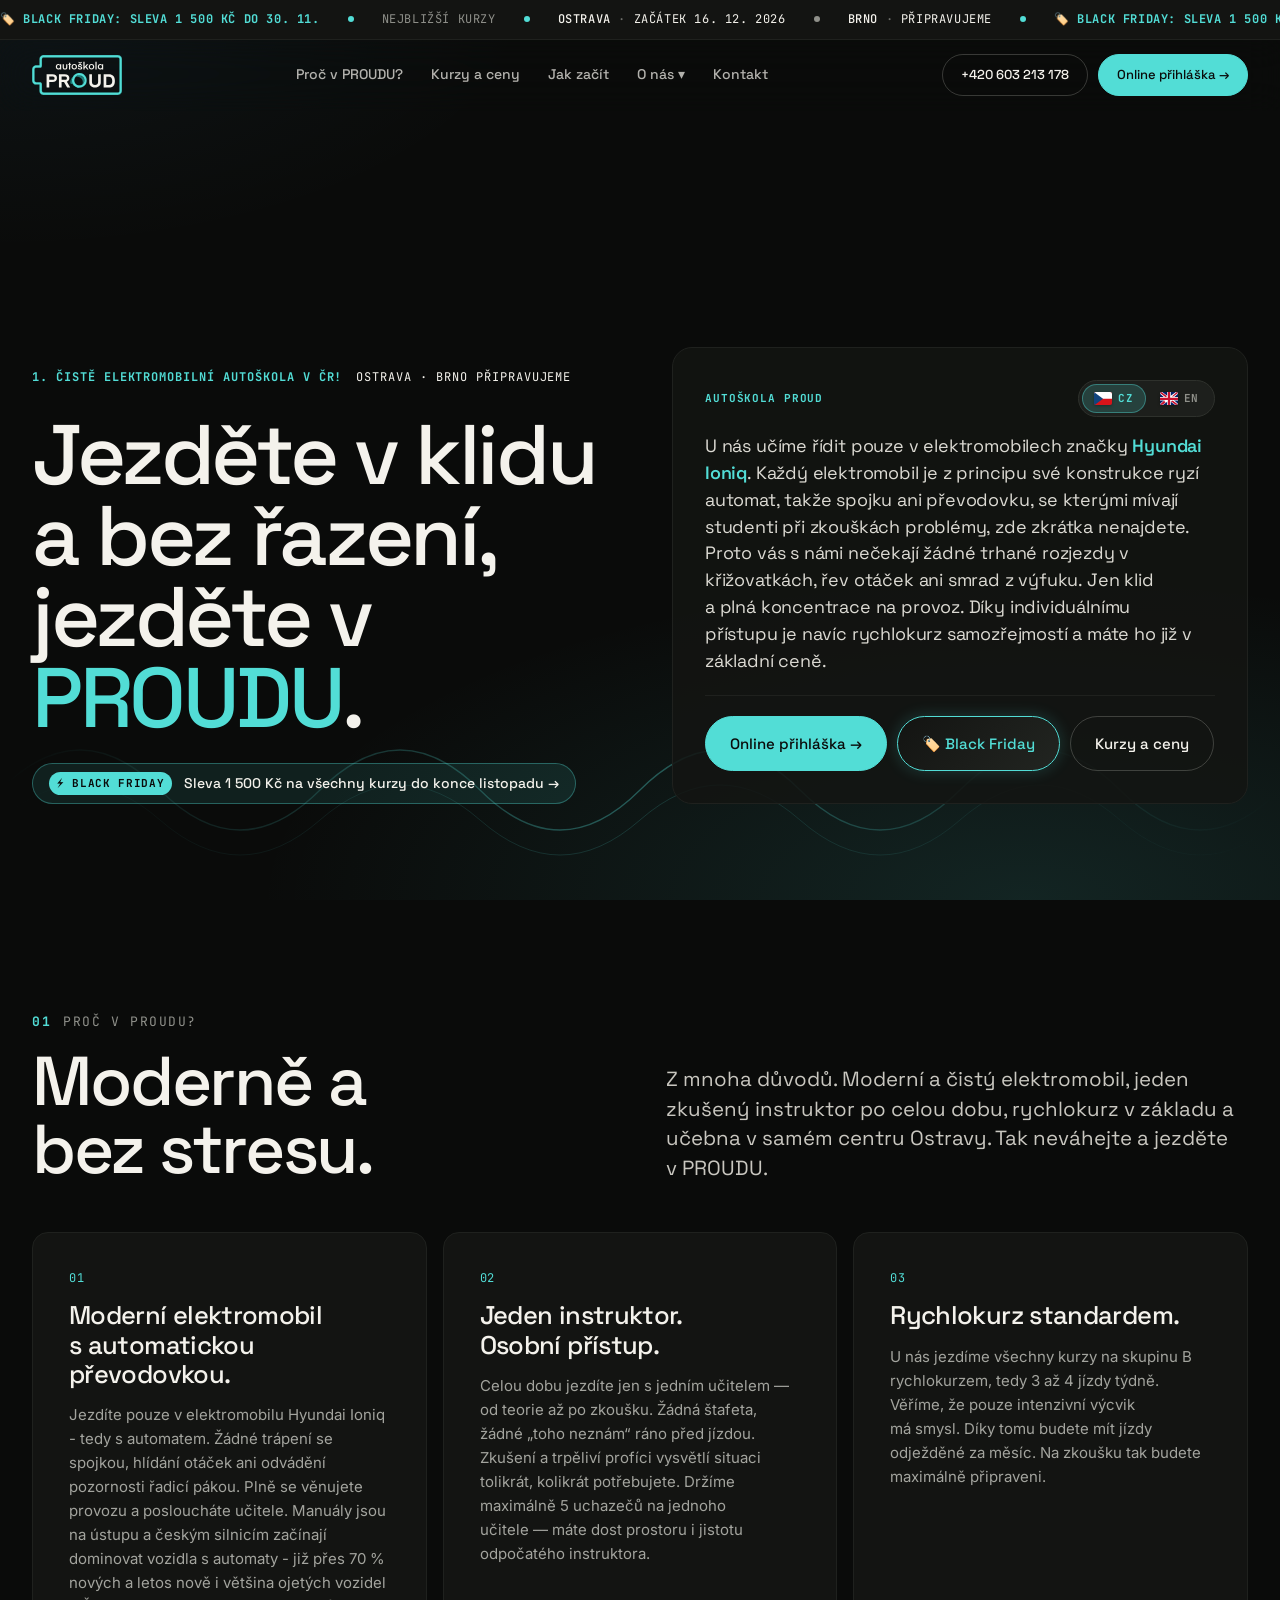
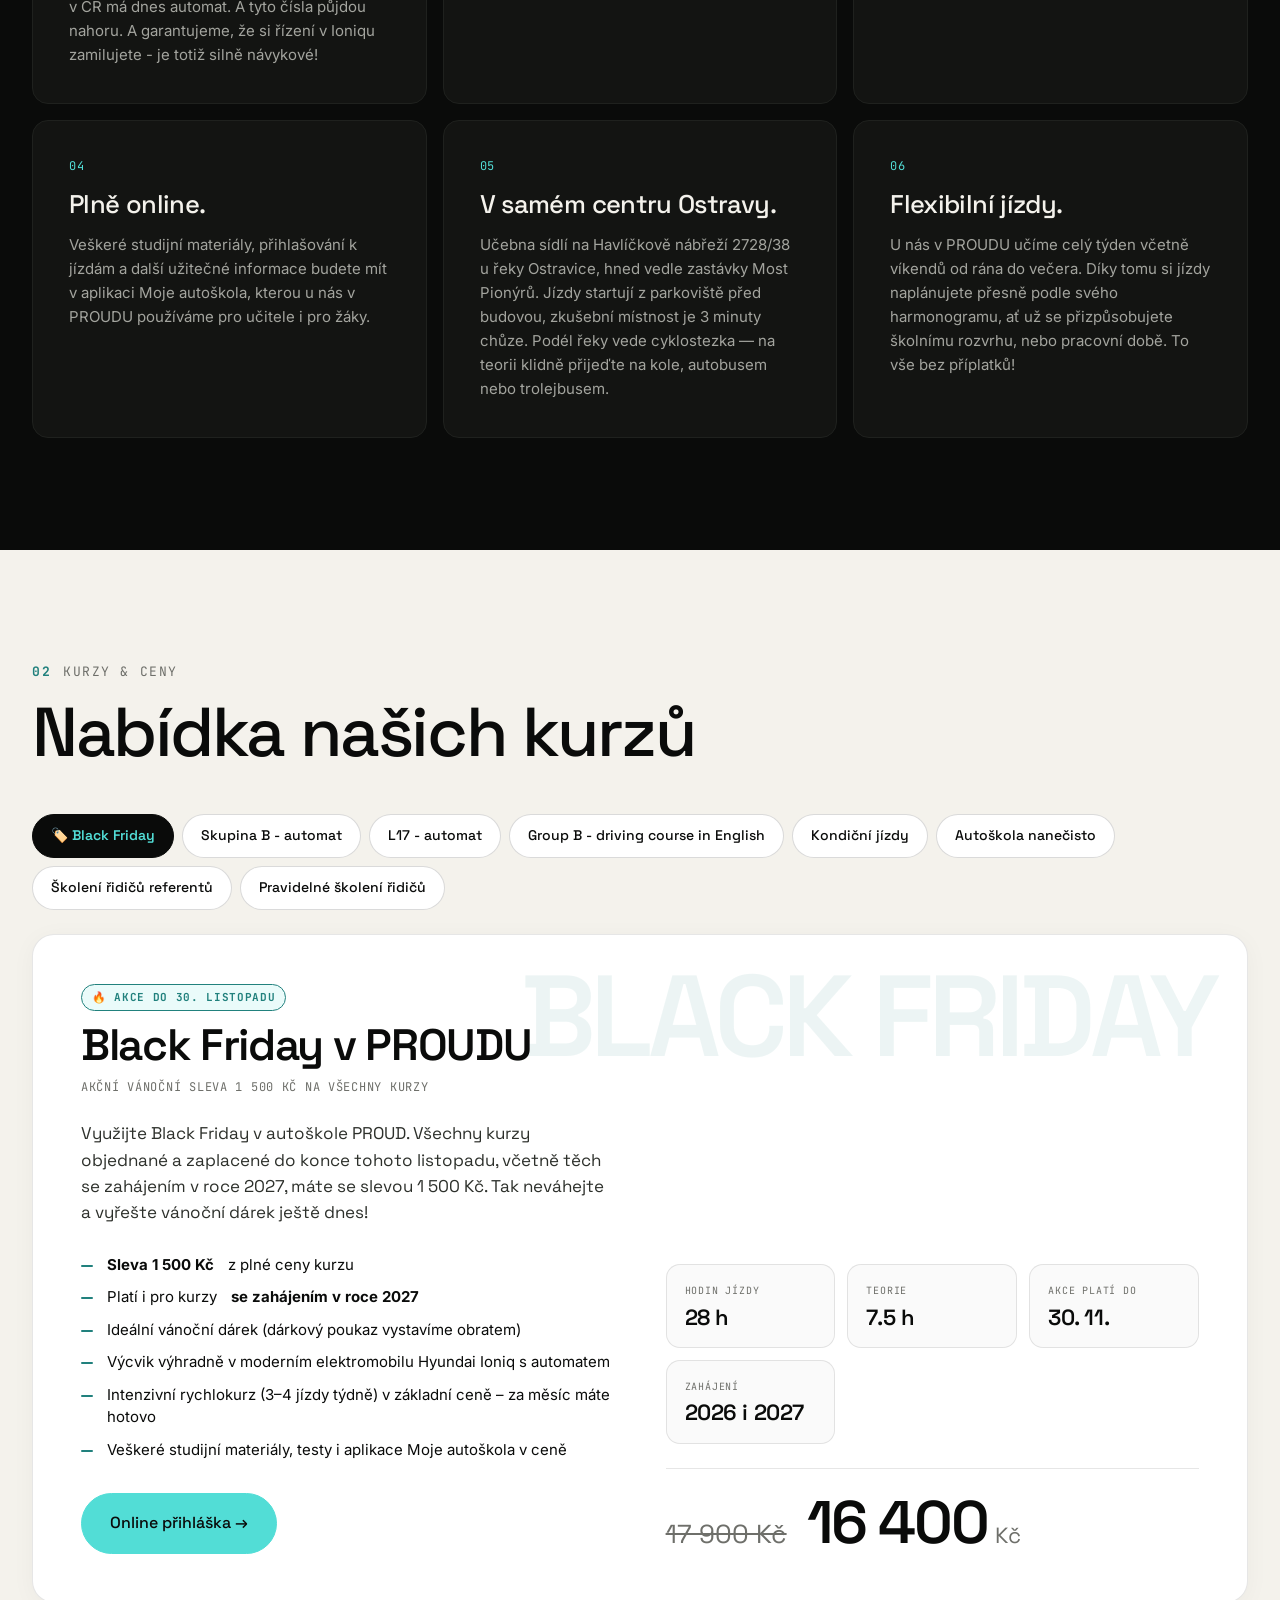
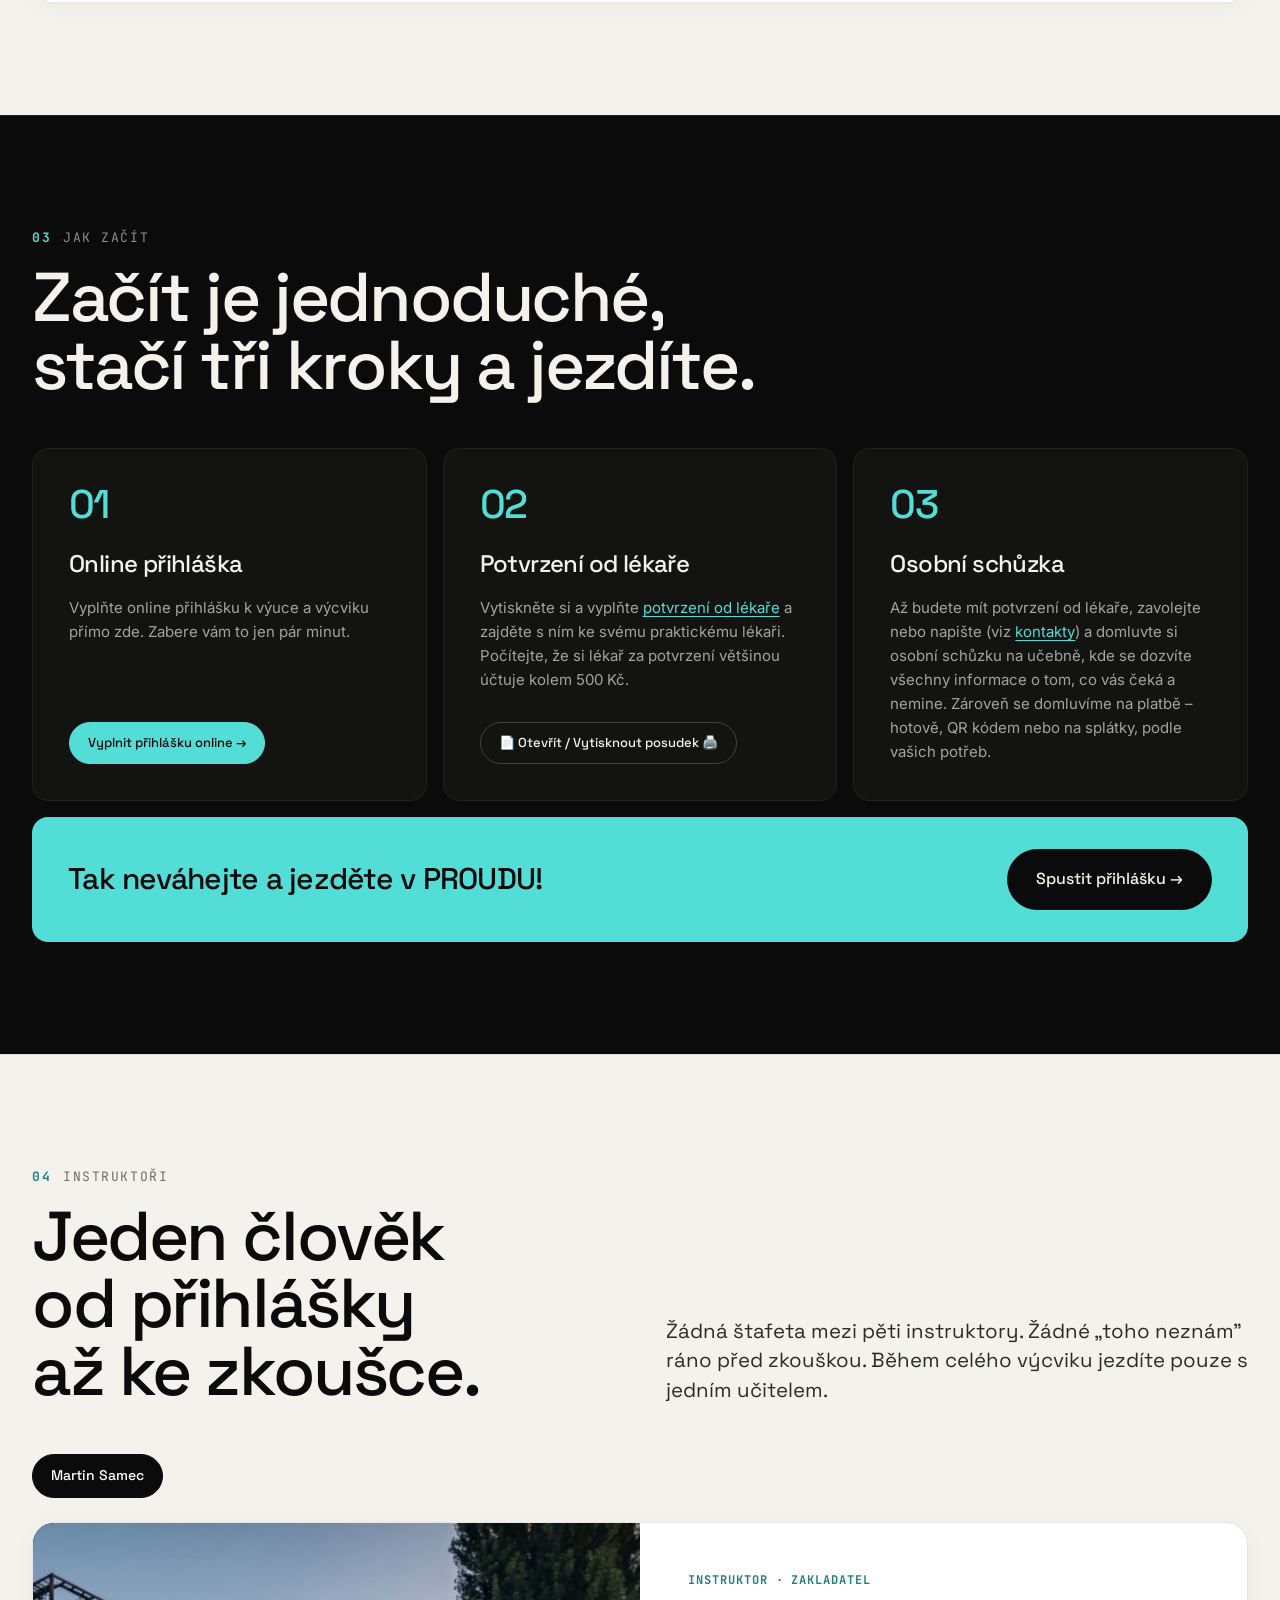
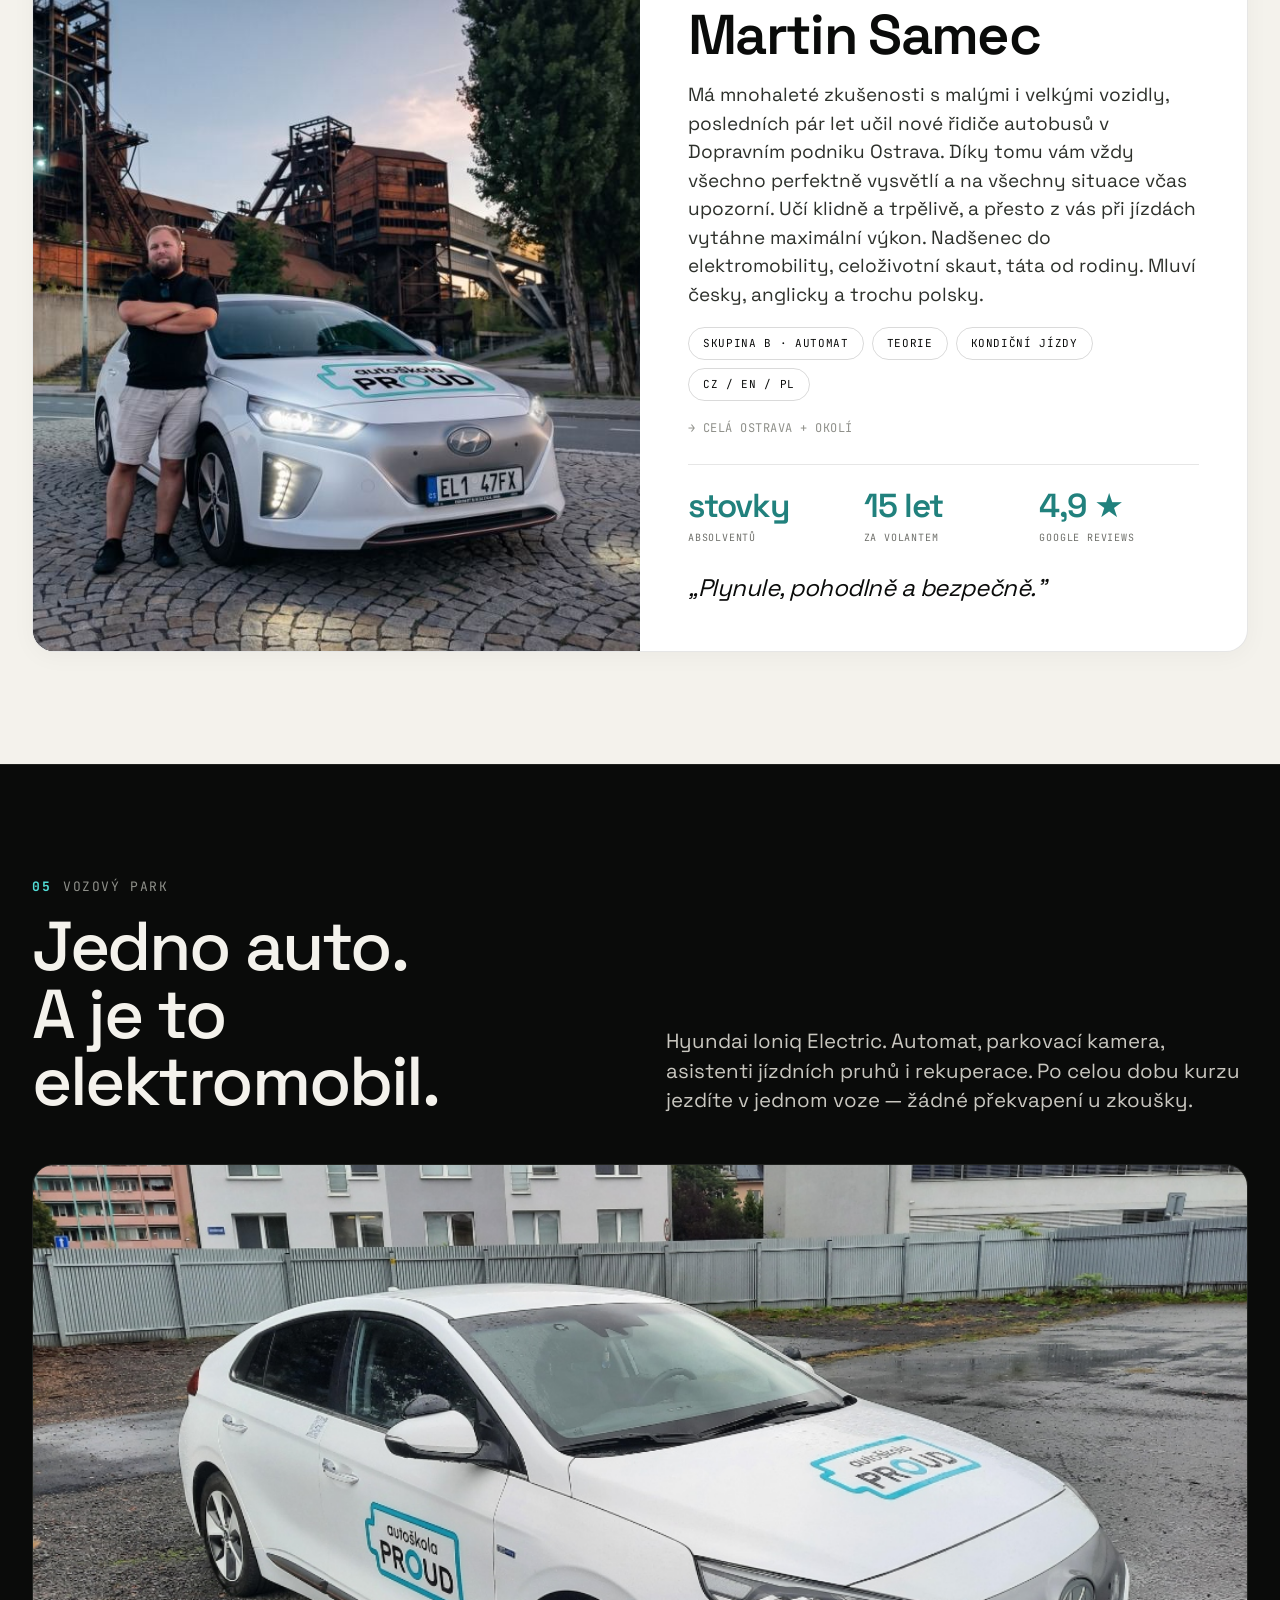
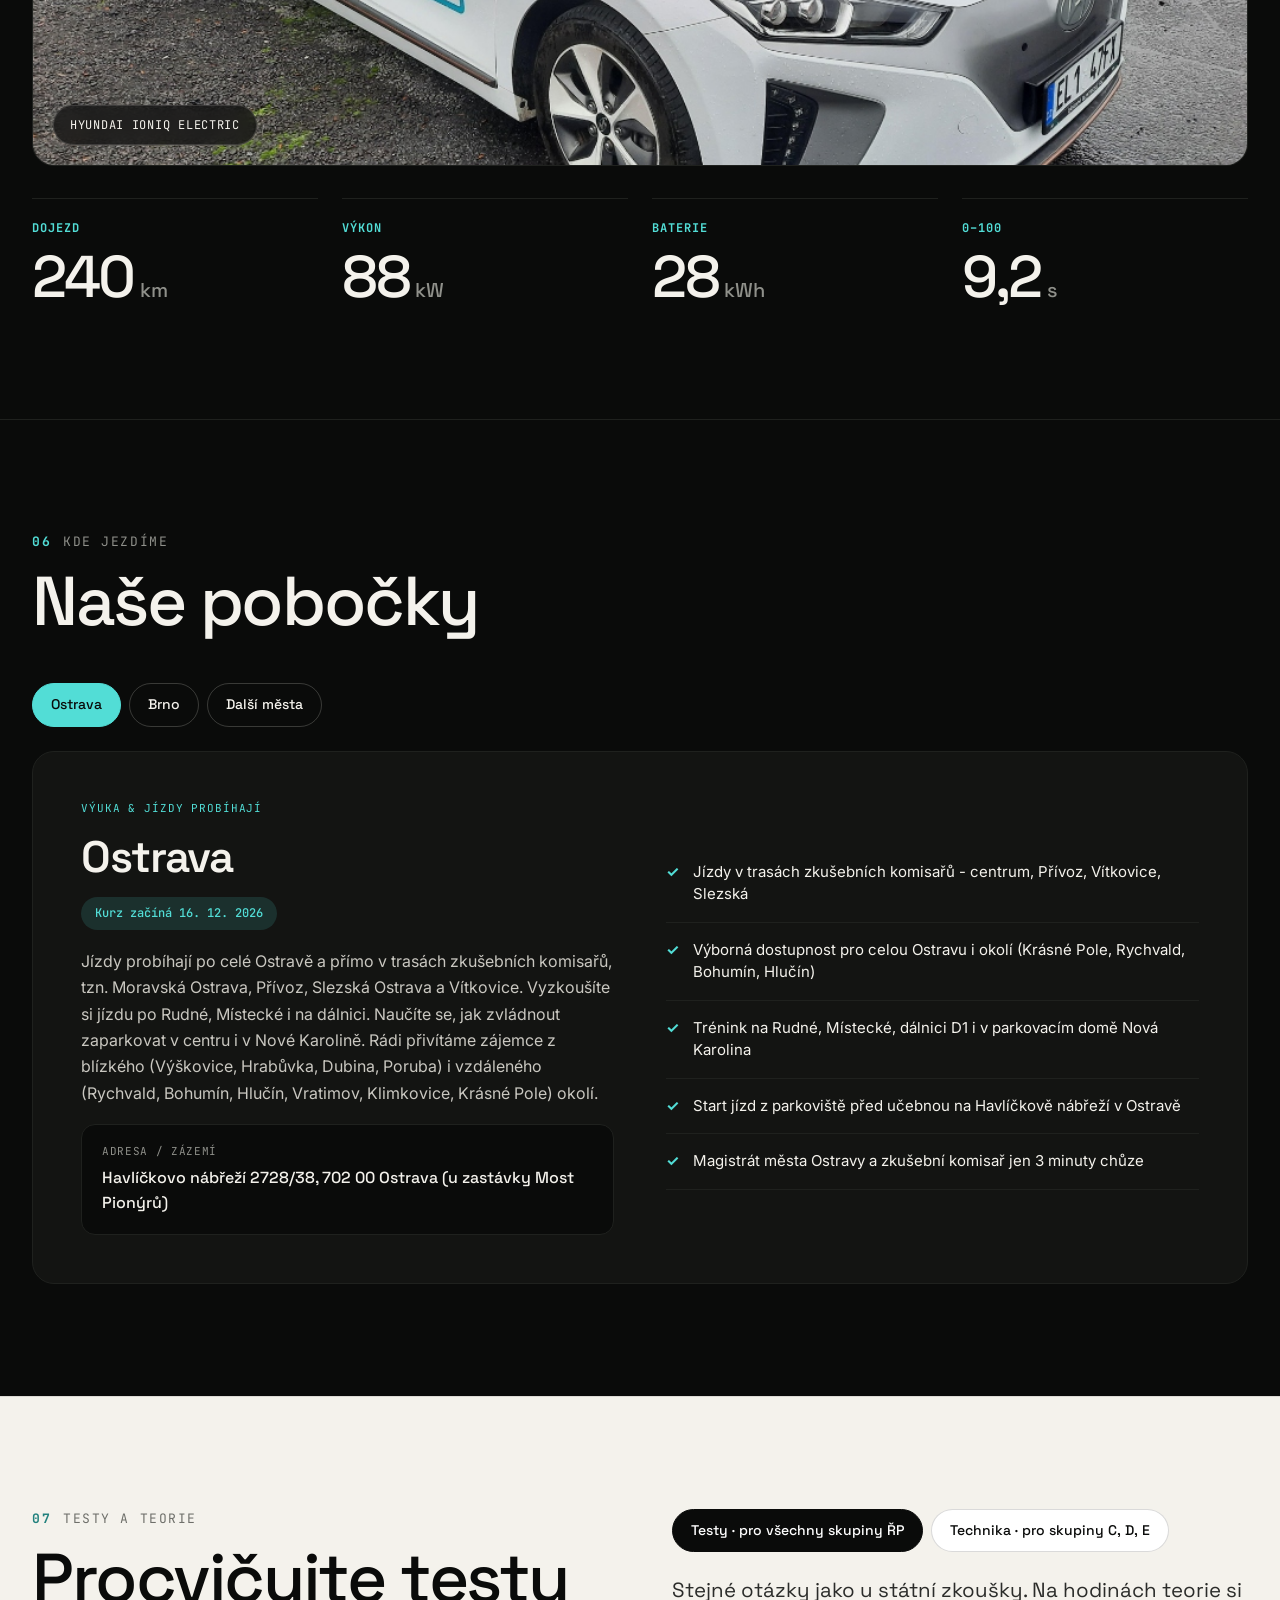
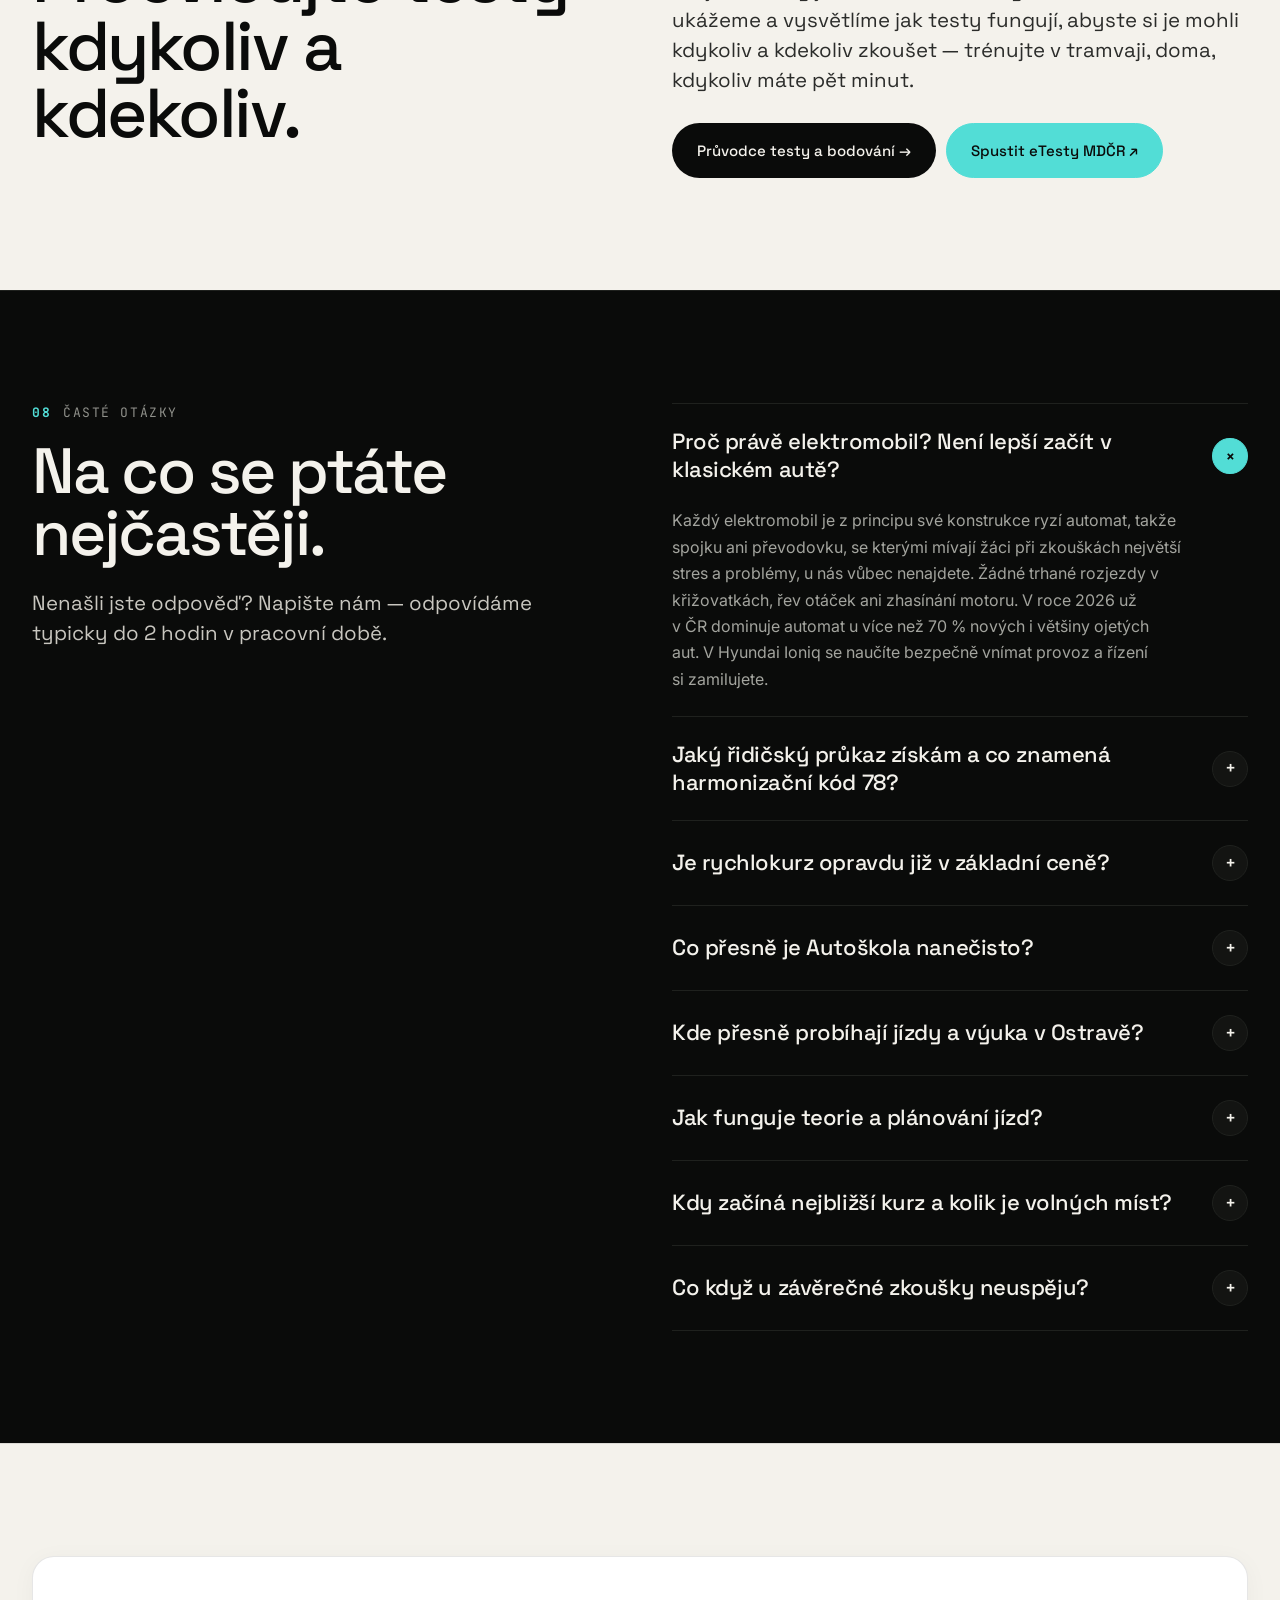
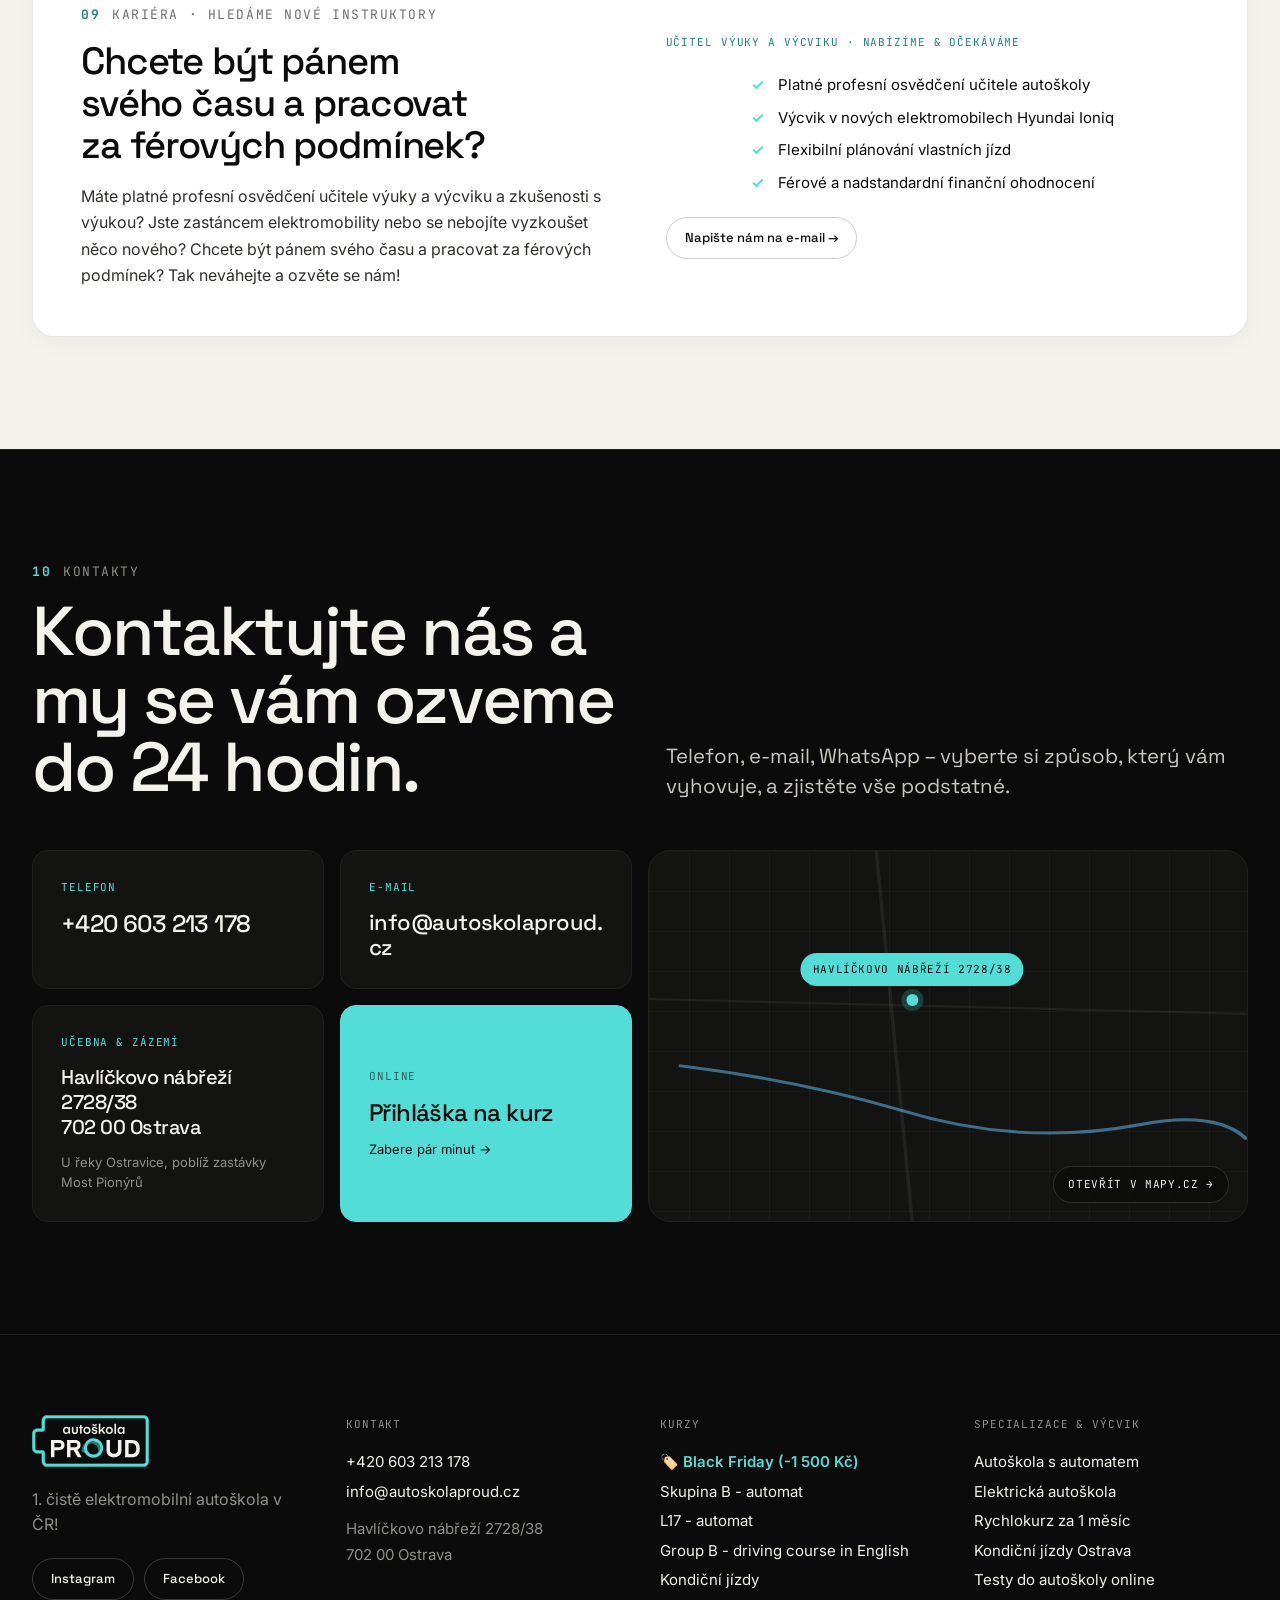
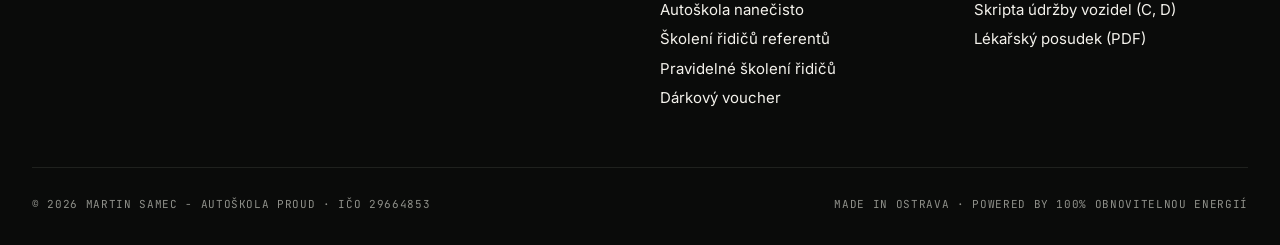
==== commit 658bfd10: "feat: pridani akce Black Friday a zmena terminu kurzu na 16. 12." ====
--- a/index.html
+++ b/index.html
@@ -198,6 +198,18 @@
 .btn-ink{background:var(--ink);color:var(--paper)}.btn-ink:hover{background:var(--ink2);color:var(--paper)}
 .btn.lg{padding:17px 28px;font-size:16px}.btn.sm{padding:10px 18px;font-size:13px}
 .light .btn-volt:hover{background:#3FCFC8;border-color:#3FCFC8}
+/* Black Friday */
+.hero-bf-pill{display:inline-flex;align-items:center;gap:12px;margin-top:24px;padding:8px 16px;background:rgba(82,221,214,.1);border:1px solid rgba(82,221,214,.35);border-radius:999px;color:var(--paper);font-size:14px;text-decoration:none;transition:all .2s;max-width:fit-content}
+.hero-bf-pill:hover{background:rgba(82,221,214,.2);border-color:var(--volt);transform:translateY(-1px);color:var(--paper)}
+.hero-bf-pill .bf-tag{background:var(--volt);color:var(--ink);font-family:var(--m);font-size:11px;font-weight:700;letter-spacing:.06em;padding:3px 8px;border-radius:999px;text-transform:uppercase}
+.hero-bf-pill .bf-text{font-family:var(--d);font-weight:500}
+.btn-bf{background:linear-gradient(135deg,#131412 0%,#222521 100%);border:1px solid var(--volt);color:var(--volt);box-shadow:0 0 16px rgba(82,221,214,.2)}
+.btn-bf:hover{background:var(--volt);color:var(--ink);border-color:var(--volt);box-shadow:0 0 24px rgba(82,221,214,.4)}
+.bf-badge-pill{display:inline-flex;align-items:center;gap:6px;background:rgba(82,221,214,.12);border:1px solid var(--volt-deep);color:var(--volt-deep);font-family:var(--m);font-size:11px;font-weight:700;letter-spacing:.06em;text-transform:uppercase;padding:4px 10px;border-radius:999px;margin-bottom:12px}
+.tab[data-tab="black-friday"]{border-color:var(--volt-deep)!important;color:var(--volt-deep)!important;font-weight:600}
+.tab[data-tab="black-friday"].active{background:var(--volt)!important;border-color:var(--volt)!important;color:var(--ink)!important}
+.light .tab[data-tab="black-friday"]{border-color:var(--volt-deep)!important;color:var(--volt-deep)!important;font-weight:600}
+.light .tab[data-tab="black-friday"].active{background:var(--ink)!important;border-color:var(--ink)!important;color:var(--volt)!important}
 /* ticker */
 .annbar{position:fixed;top:0;left:0;right:0;z-index:70;height:40px;background:var(--bg2);border-bottom:1px solid var(--line);overflow:hidden;display:flex;align-items:center}
 .annbar-track{display:flex;white-space:nowrap;animation:annflow 40s linear infinite;font-family:var(--m);font-size:12px;letter-spacing:.05em;text-transform:uppercase;will-change:transform}
@@ -501,6 +513,10 @@
     <div>
       <div class="hero-meta"><span class="first" id="heroMetaFirst">1. čistě elektromobilní autoškola v ČR!</span><span id="heroMetaCities">Ostrava · Brno připravujeme</span></div>
       <h1 id="heroHeading">Jezděte v klidu<br>a bez řazení,<br>jezděte v <span>PROUDU</span>.</h1>
+      <a href="#courses" class="hero-bf-pill" id="heroBfPill">
+        <span class="bf-tag">⚡ BLACK FRIDAY</span>
+        <span class="bf-text">Sleva 1 500 Kč na všechny kurzy do konce listopadu →</span>
+      </a>
     </div>
     <aside class="hero-aside">
       <div class="hero-aside-top">
@@ -528,7 +544,8 @@
       </div>
       <p id="heroDesc">U nás učíme řídit pouze v elektromobilech značky <b>Hyundai Ioniq</b>. Každý elektromobil je z principu své konstrukce ryzí automat, takže spojku ani převodovku, se kterými mívají studenti při zkouškách problémy, zde zkrátka nenajdete. Proto vás s námi nečekají žádné trhané rozjezdy v křižovatkách, řev otáček ani smrad z výfuku. Jen klid a plná koncentrace na provoz. Díky individuálnímu přístupu je navíc rychlokurz samozřejmostí a máte ho již v základní ceně.</p>
       <div class="hero-actions">
-        <button class="btn btn-volt" id="heroApplyBtn" data-open-form="Skupina B - automat (17 900 Kč)">Online přihláška →</button>
+        <button class="btn btn-volt" id="heroApplyBtn" data-open-form="Black Friday - sleva 1 500 Kč (16 400 Kč)">Online přihláška →</button>
+        <a href="#courses" class="btn btn-bf" id="heroBfBtn">🏷️ Black Friday</a>
         <a href="#courses" class="btn btn-ghost" id="heroCoursesBtn">Kurzy a ceny</a>
       </div>
     </aside>
@@ -556,8 +573,9 @@
   <div class="wrap">
     <div class="head single"><div class="kicker"><span class="n">02</span>Kurzy &amp; ceny</div><h2 class="h2">Nabídka našich kurzů</h2></div>
     <div class="tabs scroll" data-tabs="course" role="tablist">
-      <button class="tab" data-tab="akce">Přiveď kamaráda</button>
-      <button class="tab active" data-tab="b">Skupina B - automat</button>
+      <button class="tab active" data-tab="black-friday">🏷️ Black Friday</button>
+      <!-- <button class="tab" data-tab="akce">Přiveď kamaráda</button> -->
+      <button class="tab" data-tab="b">Skupina B - automat</button>
       <button class="tab" data-tab="l17">L17 - automat</button>
       <button class="tab" data-tab="b-en">Group B - driving course in English</button>
       <button class="tab" data-tab="kondicni">Kondiční jízdy</button>
@@ -565,6 +583,37 @@
       <button class="tab" data-tab="referenti">Školení řidičů referentů</button>
       <button class="tab" data-tab="pravidelne">Pravidelné školení řidičů</button>
     </div>
+
+    <article class="course-card panel" data-panel="course" data-id="black-friday">
+      <div class="code-badge">BLACK FRIDAY</div>
+      <div>
+        <div class="bf-badge-pill">🔥 Akce do 30. listopadu</div>
+        <h3>Black Friday v PROUDU</h3>
+        <div class="sub">akční vánoční sleva 1 500 Kč na všechny kurzy</div>
+        <p class="blurb">Využijte Black Friday v autoškole PROUD. Všechny kurzy objednané a zaplacené do konce tohoto listopadu, včetně těch se zahájením v roce 2027, máte se slevou 1 500 Kč. Tak neváhejte a vyřešte vánoční dárek ještě dnes!</p>
+        <ul class="dash-list">
+          <li><strong>Sleva 1 500 Kč</strong> z plné ceny kurzu</li>
+          <li>Platí i pro kurzy <strong>se zahájením v roce 2027</strong></li>
+          <li>Ideální vánoční dárek (dárkový poukaz vystavíme obratem)</li>
+          <li>Výcvik výhradně v moderním elektromobilu Hyundai Ioniq s automatem</li>
+          <li>Intenzivní rychlokurz (3–4 jízdy týdně) v základní ceně – za měsíc máte hotovo</li>
+          <li>Veškeré studijní materiály, testy i aplikace Moje autoškola v ceně</li>
+        </ul>
+        <button class="btn btn-volt lg" data-open-form="Black Friday - sleva 1 500 Kč (16 400 Kč)">Online přihláška →</button>
+      </div>
+      <div class="course-side">
+        <div class="meta-grid">
+          <div class="meta-cell"><div class="l">Hodin jízdy</div><div class="v">28 h</div></div>
+          <div class="meta-cell"><div class="l">Teorie</div><div class="v">7.5 h</div></div>
+          <div class="meta-cell"><div class="l">Akce platí do</div><div class="v">30. 11.</div></div>
+          <div class="meta-cell"><div class="l">Zahájení</div><div class="v">2026 i 2027</div></div>
+        </div>
+        <div class="price">
+          <span style="text-decoration:line-through;color:var(--muted-l);font-size:26px;margin-right:12px;font-family:var(--d)">17 900 Kč</span>
+          <span class="p">16 400</span><span class="cur">Kč</span>
+        </div>
+      </div>
+    </article>
 
     <article class="course-card panel" data-panel="course" data-id="akce" hidden>
       <div class="code-badge">AKCE</div>
@@ -576,7 +625,7 @@
         <div class="price"><span class="p">16 900</span><span class="cur">Kč</span></div></div>
     </article>
 
-    <article class="course-card panel" data-panel="course" data-id="b">
+    <article class="course-card panel" data-panel="course" data-id="b" hidden>
       <div class="code-badge">Skupina B</div>
       <div><h3>Skupina B - automat</h3><div class="sub">osobní auto · automatická převodovka · elektromobil</div>
         <p class="blurb">Řidičský průkaz na osobní auto s harmonizačním kódem 78, tzn. omezení na vozidla s automatickou převodovkou. A jedině u nás pouze s elektromobilem Hyundai Ioniq. A jedině u nás rychlokurzem v základní ceně.</p>
@@ -698,7 +747,7 @@
     <div class="head single"><div class="kicker"><span class="n">06</span>Kde jezdíme</div><h2 class="h2">Naše pobočky</h2></div>
     <div class="tabs" data-tabs="city"><button class="tab active" data-tab="ostrava">Ostrava</button><button class="tab" data-tab="brno">Brno</button><button class="tab" data-tab="dalsi">Další města</button></div>
     <div class="card branch panel" data-panel="city" data-id="ostrava">
-      <div class="branch-main"><span class="branch-badge">Výuka &amp; Jízdy probíhají</span><h3>Ostrava</h3><div><span class="status">Kurz začíná 16. 11. 2026</span></div>
+      <div class="branch-main"><span class="branch-badge">Výuka &amp; Jízdy probíhají</span><h3>Ostrava</h3><div><span class="status">Kurz začíná 16. 12. 2026</span></div>
         <p>Jízdy probíhají po celé Ostravě a přímo v trasách zkušebních komisařů, tzn. Moravská Ostrava, Přívoz, Slezská Ostrava a Vítkovice. Vyzkoušíte si jízdu po Rudné, Místecké i na dálnici. Naučíte se, jak zvládnout zaparkovat v centru i v Nové Karolině. Rádi přivítáme zájemce z blízkého (Výškovice, Hrabůvka, Dubina, Poruba) i vzdáleného (Rychvald, Bohumín, Hlučín, Vratimov, Klimkovice, Krásné Pole) okolí.</p>
         <div class="addr"><div class="l">Adresa / Zázemí</div><div class="v">Havlíčkovo nábřeží 2728/38, 702 00 Ostrava (u zastávky Most Pionýrů)</div></div></div>
       <ul class="check-list"><li>Jízdy v trasách zkušebních komisařů - centrum, Přívoz, Vítkovice, Slezská</li><li>Výborná dostupnost pro celou Ostravu i okolí (Krásné Pole, Rychvald, Bohumín, Hlučín)</li><li>Trénink na Rudné, Místecké, dálnici D1 i v parkovacím domě Nová Karolina</li><li>Start jízd z parkoviště před učebnou na Havlíčkově nábřeží v Ostravě</li><li>Magistrát města Ostravy a zkušební komisař jen 3 minuty chůze</li></ul>
@@ -786,7 +835,7 @@
         <p style="color:var(--muted);margin:20px 0 0;max-width:36ch;line-height:1.6">1. čistě elektromobilní autoškola v ČR!</p>
         <div style="display:flex;gap:10px;margin-top:20px"><a href="https://www.instagram.com/autoskola_proud/" target="_blank" rel="noopener noreferrer" class="btn btn-ghost sm">Instagram</a><a href="https://www.facebook.com/autoskolaproud" target="_blank" rel="noopener noreferrer" class="btn btn-ghost sm">Facebook</a></div></div>
       <div class="foot-col"><h4>Kontakt</h4><a href="tel:+420603213178">+420 603 213 178</a><a href="mailto:info@autoskolaproud.cz">info@autoskolaproud.cz</a><span style="color:var(--muted);margin-top:8px">Havlíčkovo nábřeží 2728/38<br>702 00 Ostrava</span></div>
-      <div class="foot-col"><h4>Kurzy</h4><a href="#courses">Přiveď kamaráda</a><a href="#courses">Skupina B - automat</a><a href="#courses">L17 - automat</a><a href="#courses">Group B - driving course in English</a><a href="#courses">Kondiční jízdy</a><a href="#courses">Autoškola nanečisto</a><a href="#courses">Školení řidičů referentů</a><a href="#courses">Pravidelné školení řidičů</a><a href="#">Dárkový voucher</a></div>
+      <div class="foot-col"><h4>Kurzy</h4><a href="#courses" id="footBfLink" style="color:var(--volt);font-weight:600">🏷️ Black Friday (-1 500 Kč)</a><a href="#courses">Skupina B - automat</a><a href="#courses">L17 - automat</a><a href="#courses">Group B - driving course in English</a><a href="#courses">Kondiční jízdy</a><a href="#courses">Autoškola nanečisto</a><a href="#courses">Školení řidičů referentů</a><a href="#courses">Pravidelné školení řidičů</a><a href="#">Dárkový voucher</a></div>
       <div class="foot-col"><h4>Specializace &amp; výcvik</h4><a href="/autoskola-automat-ostrava.html">Autoškola s automatem</a><a href="/elektricka-autoskola-ostrava.html">Elektrická autoškola</a><a href="/rychlokurz-autoskola-ostrava.html">Rychlokurz za 1 měsíc</a><a href="/kondicni-jizdy-ostrava.html">Kondiční jízdy Ostrava</a><a href="/testy-autoskola-online.html">Testy do autoškoly online</a><a href="/skripta-obsluha-a-udrzba-vozidel.html">Skripta údržby vozidel (C, D)</a><a href="/lekarsky-posudek.html">Lékařský posudek (PDF)</a></div>
     </div>
     <div class="foot-bottom"><div>© 2026 MARTIN SAMEC - AUTOŠKOLA PROUD · IČO 29664853</div><div>made in Ostrava · powered by 100% obnovitelnou energií</div></div>
@@ -800,7 +849,7 @@
     <div class="success"><div class="ok">✓</div><h4 id="successTitle">Žádost byla úspěšně odeslána!</h4><p id="successDesc">Děkujeme za vyplnění. Potvrzení jsme zaznamenali a ozveme se vám do 24 hodin s dalším postupem a prvním termínem jízdy.</p><button class="btn btn-volt lg" data-close-form id="successBtn">Zavřít formulář</button></div>
     <form id="appForm">
       <div class="fgrid">
-        <label class="field" style="grid-column:1 / -1" id="fCourseLabel">Vybraný kurz *<select name="kurz" id="kurzSelect"><option>Skupina B - automat (17 900 Kč)</option><option>Přiveď kamaráda (16 900 Kč)</option><option>L17 - automat (17 900 Kč)</option><option>Group B - driving course in English (19 900 Kč)</option><option>Kondiční jízdy (500 Kč / 45 min)</option><option>Školení řidičů referentů</option><option>Pravidelné školení řidičů</option><option>Autoškola nanečisto (ZDARMA)</option></select></label>
+        <label class="field" style="grid-column:1 / -1" id="fCourseLabel">Vybraný kurz *<select name="kurz" id="kurzSelect"><option selected>Black Friday - sleva 1 500 Kč (16 400 Kč)</option><option>Skupina B - automat (17 900 Kč)</option><option>Přiveď kamaráda (16 900 Kč)</option><option>L17 - automat (17 900 Kč)</option><option>Group B - driving course in English (19 900 Kč)</option><option>Kondiční jízdy (500 Kč / 45 min)</option><option>Školení řidičů referentů</option><option>Pravidelné školení řidičů</option><option>Autoškola nanečisto (ZDARMA)</option></select></label>
         <label class="field" id="fNameLabel">Jméno *<input type="text" name="jmeno" required placeholder="Jan" autocomplete="given-name" id="fNameInput"></label>
         <label class="field" id="fSurnameLabel">Příjmení *<input type="text" name="prijmeni" required placeholder="Novák" autocomplete="family-name" id="fSurnameInput"></label>
         <label class="field" id="fPhoneLabel">Telefon *<input type="tel" name="telefon" required placeholder="+420 603 213 178" autocomplete="tel" id="fPhoneInput"></label>
@@ -819,8 +868,8 @@
 (function(){
   // ticker
   var now = new Date();
-  var capacity = (now >= new Date(2026, 9, 23)) ? '3/5' : '0/5';
-  var unit='<div class="ann-unit"><span style="color:var(--muted)">Nejbližší kurzy</span><span class="dot"></span><span><b>Ostrava</b> <span class="sep">·</span> začátek 16. 11. 2026</span><span class="dot dot-muted"></span><span><b>Brno</b> <span class="sep">·</span> připravujeme</span><span class="dot"></span></div>';
+  var capacity = (now >= new Date(2026, 11, 11)) ? '3/5' : '0/5';
+  var unit='<div class="ann-unit"><span style="color:var(--volt);font-weight:700">🏷️ Black Friday: sleva 1 500 Kč do 30. 11.</span><span class="dot"></span><span style="color:var(--muted)">Nejbližší kurzy</span><span class="dot"></span><span><b>Ostrava</b> <span class="sep">·</span> začátek 16. 12. 2026</span><span class="dot dot-muted"></span><span><b>Brno</b> <span class="sep">·</span> připravujeme</span><span class="dot"></span></div>';
   document.getElementById('ticker').innerHTML=unit+unit+unit+unit;
   // nav scroll
   var nav=document.getElementById('nav');
@@ -851,7 +900,7 @@
     ["Co přesně je Autoškola nanečisto?","Nejste si jistí, zda výcvik zvládnete? Chcete se nejprve seznámit s učitelem Martinem a vozidlem, než se pustíte do shánění potvrzení od lékaře a vyplňování přihlášky? Přijďte se k nám zcela zdarma a bez závazků podívat, jak to u nás chodí, sednout si do Ioniqu a vše probrat. Stačí nám zavolat na +420 603 213 178."],
     ["Kde přesně probíhají jízdy a výuka v Ostravě?","Učebnu máme na Havlíčkově nábřeží 2728/38 (hned u Mostu Pionýrů a řeky Ostravice), kde také začínají jízdy. Magistrát města Ostravy a zkušební komisaři jsou jen 3 minuty chůze od nás. Trénujeme po celé Ostravě v reálných trasách zkoušek – centrum, Poruba a Krásné Pole, Výškovice, Jih, Slezská Ostrava, podzemní garáže Nová Karolina i rychlostní komunikace Rudná, Místecká a D1."],
     ["Jak funguje teorie a plánování jízd?","V PROUDU fungujeme moderně a plně online. Veškeré studijní materiály, testy i přihlašování k jednotlivým jízdám máte v aplikaci Moje autoškola, kterou používáme pro učitele i pro žáky. Vše si pohodlně plánujete z mobilu."],
-    ["Kdy začíná nejbližší kurz a kolik je volných míst?","Nejbližší ostravský kurz začíná 16. 11. 2026. Kapacita každého běhu je omezena na maximálně 5 studentů (aktuálně zbývá kapacita "+capacity+"), abychom každému zaručili maximální péči, návaznost jízd a dokončení do jednoho měsíce."],
+    ["Kdy začíná nejbližší kurz a kolik je volných míst?","Nejbližší ostravský kurz začíná 16. 12. 2026. Kapacita každého běhu je omezena na maximálně 5 studentů (aktuálně zbývá kapacita "+capacity+"), abychom každému zaručili maximální péči, návaznost jízd a dokončení do jednoho měsíce."],
     ["Co když u závěrečné zkoušky neuspěju?","Nemusíte mít obavy – díky klidnému výcviku na automatu naši žáci zvládají jízdy s vysokou úspěšností. V případě potřeby opravné zkoušky zaplatíte pouze správní poplatek magistrátu a v PROUDU vám dáme doplňkovou jízdu zdarma pro osvěžení před opravným termínem."]
   ];
   var fl=document.getElementById('faqList');
@@ -955,7 +1004,7 @@
     if(modalKicker) modalKicker.textContent = isEn ? 'Course enquiry' : 'Nezávazná přihláška';
     if(modalTitle) modalTitle.textContent = isEn ? 'Register your interest in a course' : 'Nezávazná přihláška na kurz';
     if(fBranchLabel && fBranchLabel.childNodes[0]) fBranchLabel.childNodes[0].nodeValue = isEn ? 'Branch (City) *' : 'Pobočka (Město) *';
-    if(pobockaSelect) pobockaSelect.options[0].text = isEn ? 'Ostrava (starting Nov 16, 2026)' : 'Ostrava (začátek 16. 11. 2026)';
+    if(pobockaSelect) pobockaSelect.options[0].text = isEn ? 'Ostrava (starting Dec 16, 2026)' : 'Ostrava (začátek 16. 12. 2026)';
     if(fCourseLabel && fCourseLabel.childNodes[0]) fCourseLabel.childNodes[0].nodeValue = isEn ? 'Selected course *' : 'Vybraný kurz *';
     if(fNameLabel && fNameLabel.childNodes[0]) fNameLabel.childNodes[0].nodeValue = isEn ? 'First name *' : 'Jméno *';
     if(fNameInput) fNameInput.placeholder = isEn ? 'John' : 'Jan';
@@ -1013,6 +1062,19 @@
   document.querySelectorAll('[data-close-form]').forEach(function(b){b.addEventListener('click',closeForm)});
   modal.addEventListener('click',function(e){if(e.target===modal)closeForm()});
   document.addEventListener('keydown',function(e){if(e.key==='Escape'){closeForm();closeMenu()}});
+
+  // Black Friday tab openers
+  var openBfTab = function(){
+    var bfTab = document.querySelector('[data-tab="black-friday"]');
+    if(bfTab) bfTab.click();
+  };
+  var heroBfBtn = document.getElementById('heroBfBtn');
+  if(heroBfBtn) heroBfBtn.addEventListener('click', openBfTab);
+  var heroBfPill = document.getElementById('heroBfPill');
+  if(heroBfPill) heroBfPill.addEventListener('click', openBfTab);
+  var footBfLink = document.getElementById('footBfLink');
+  if(footBfLink) footBfLink.addEventListener('click', openBfTab);
+
   var jine={hidden:true};
   form.addEventListener('submit',async function(e){
     e.preventDefault();
